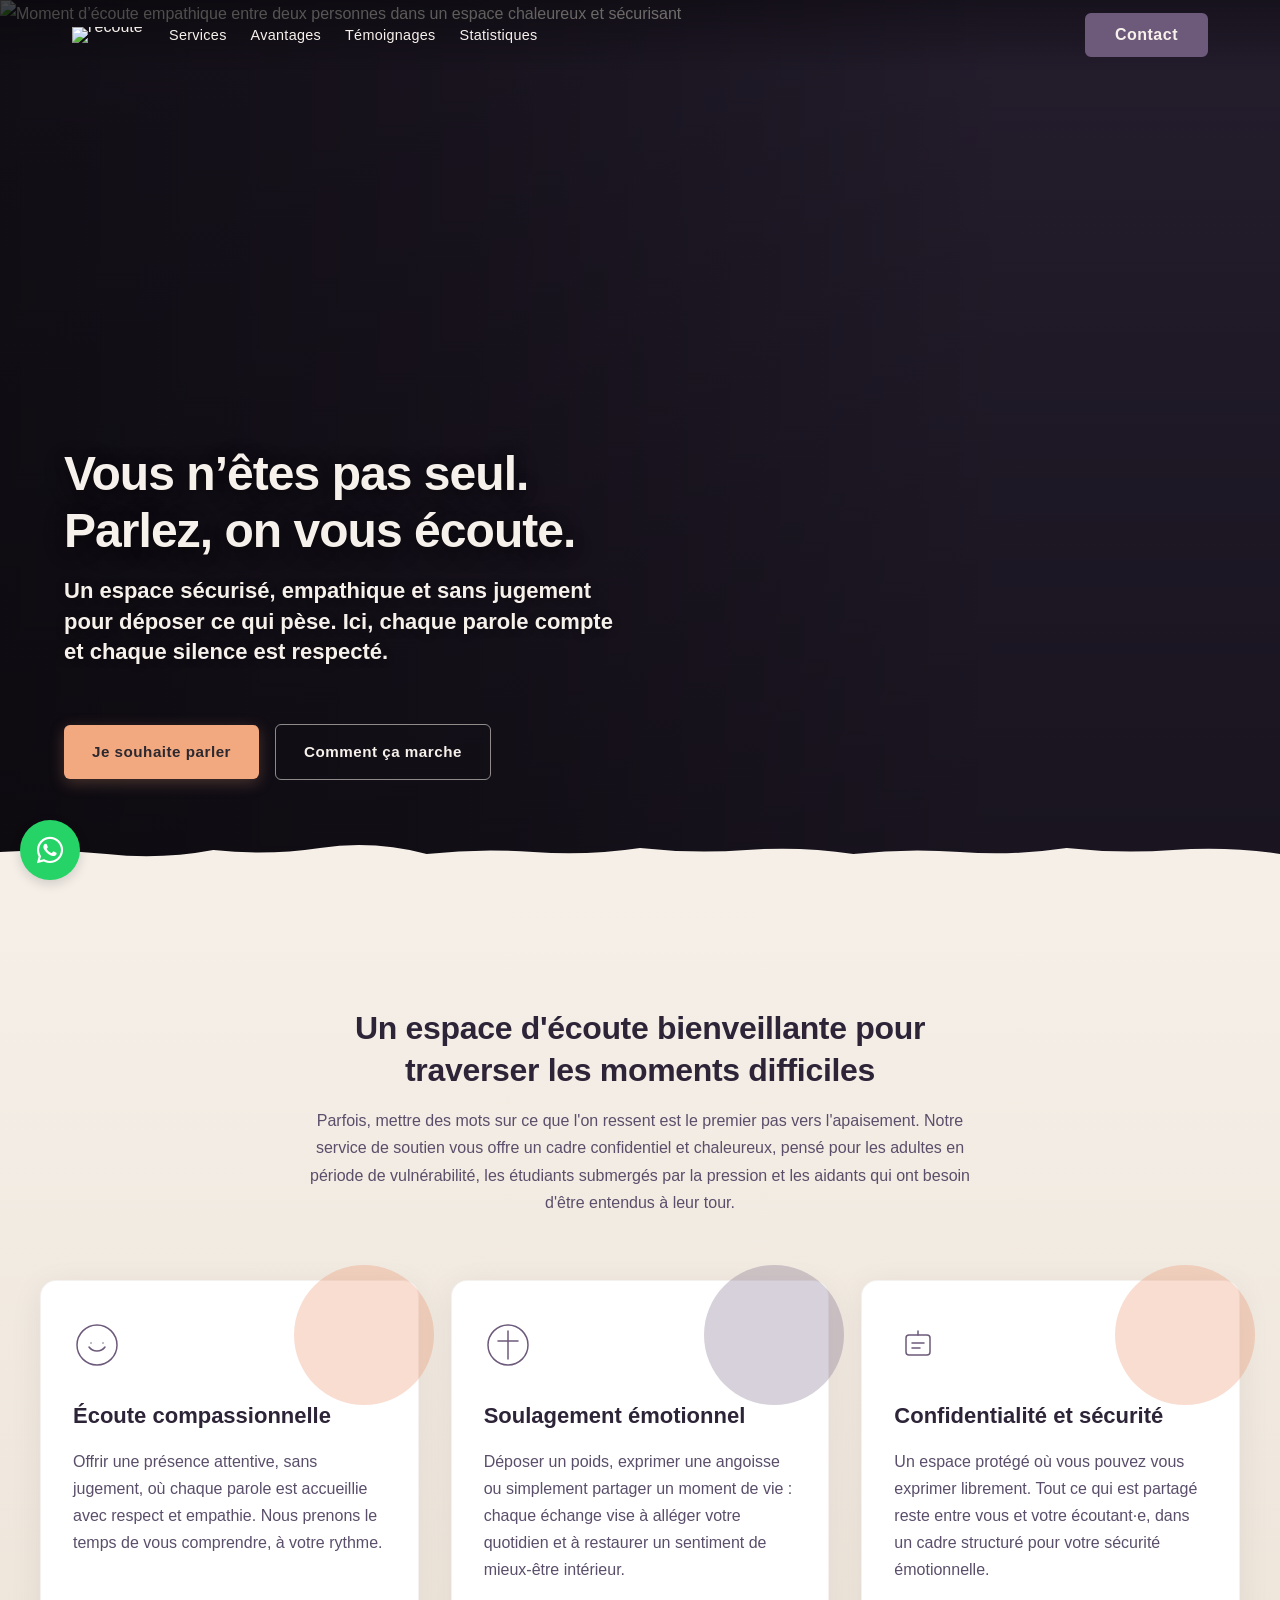
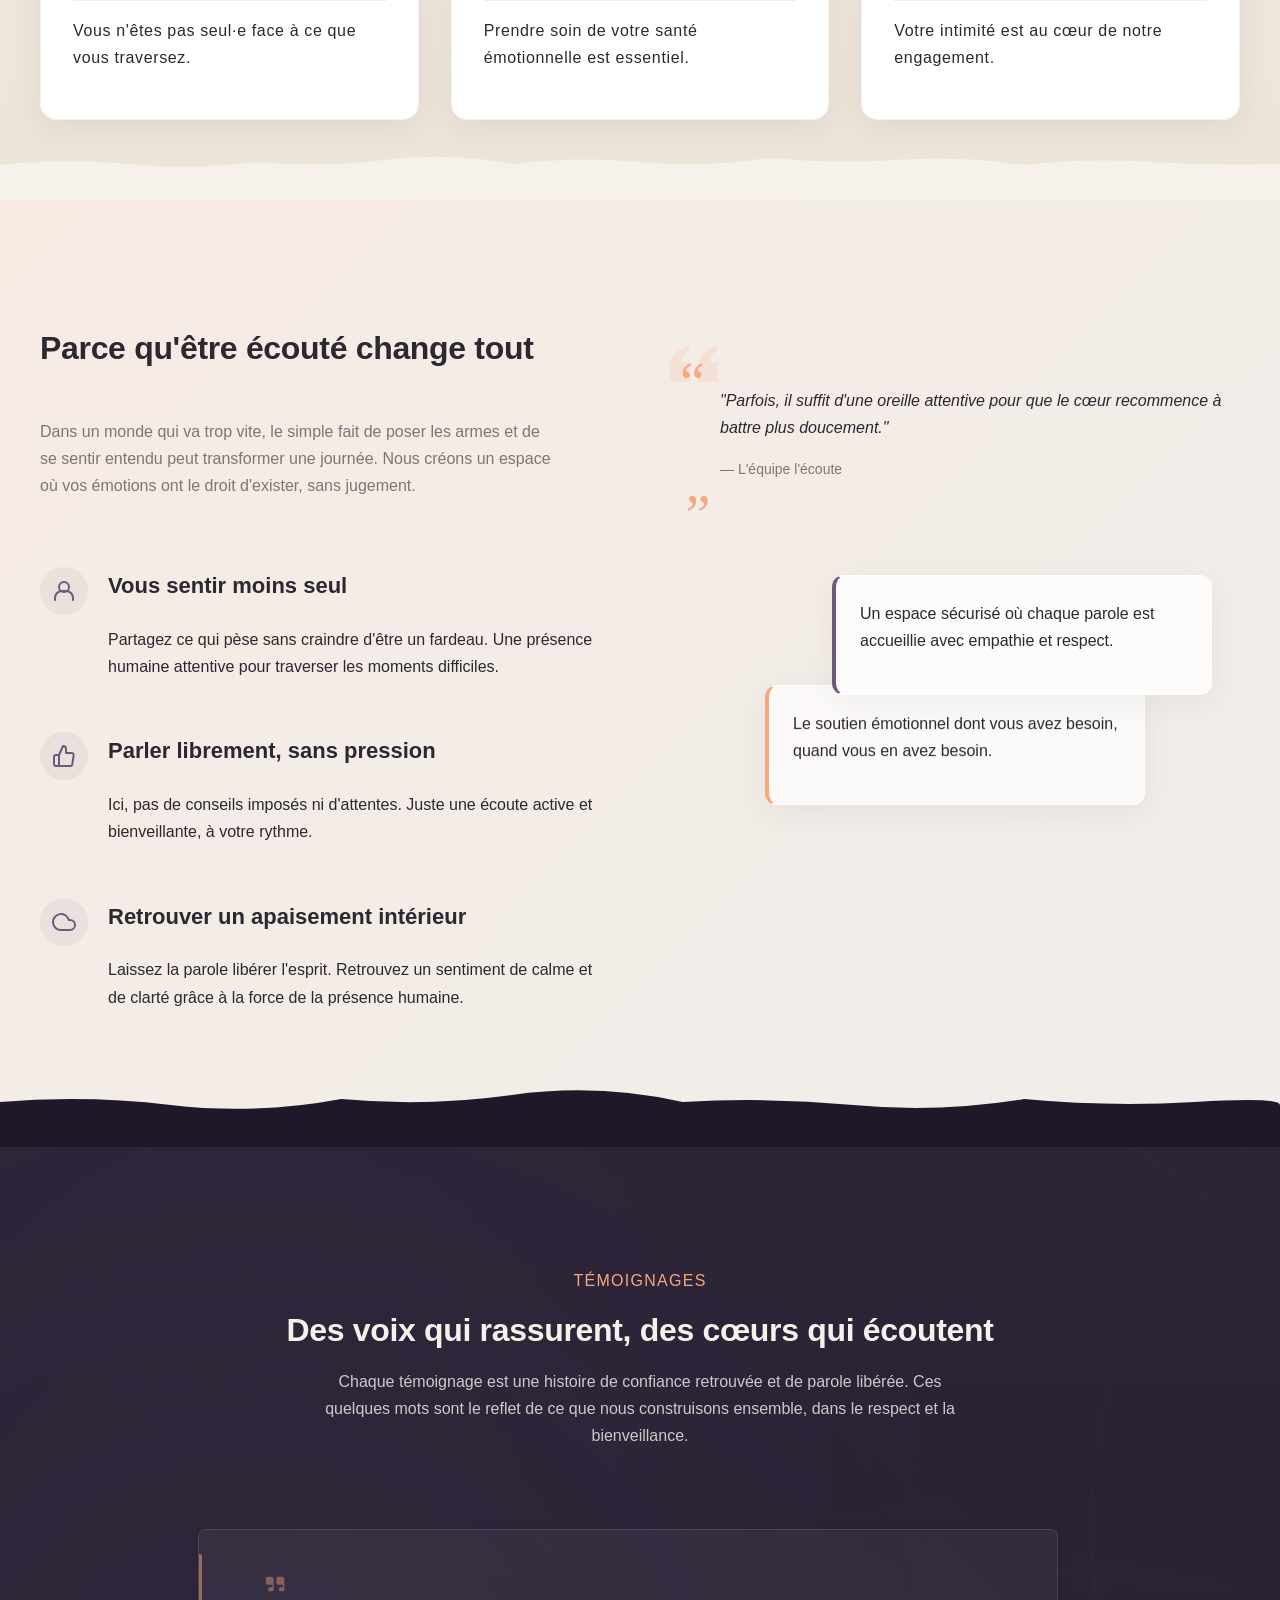
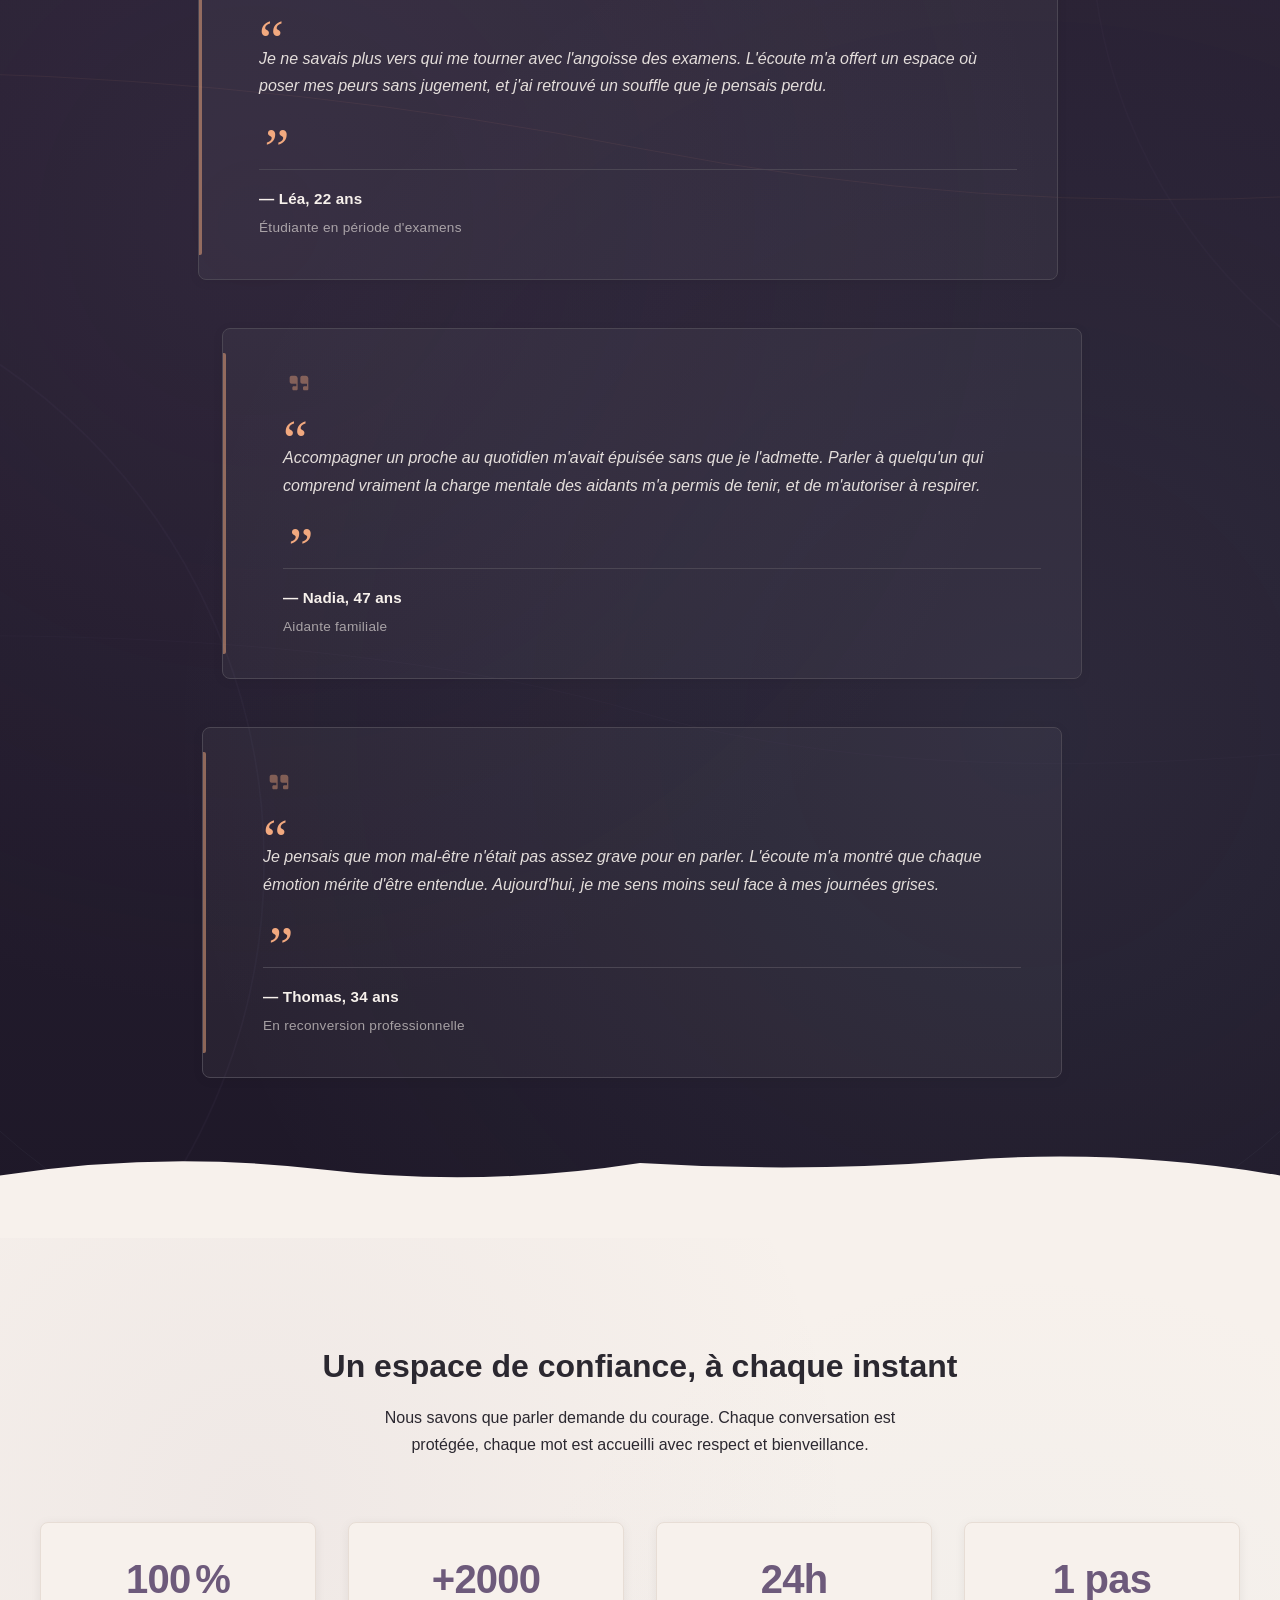
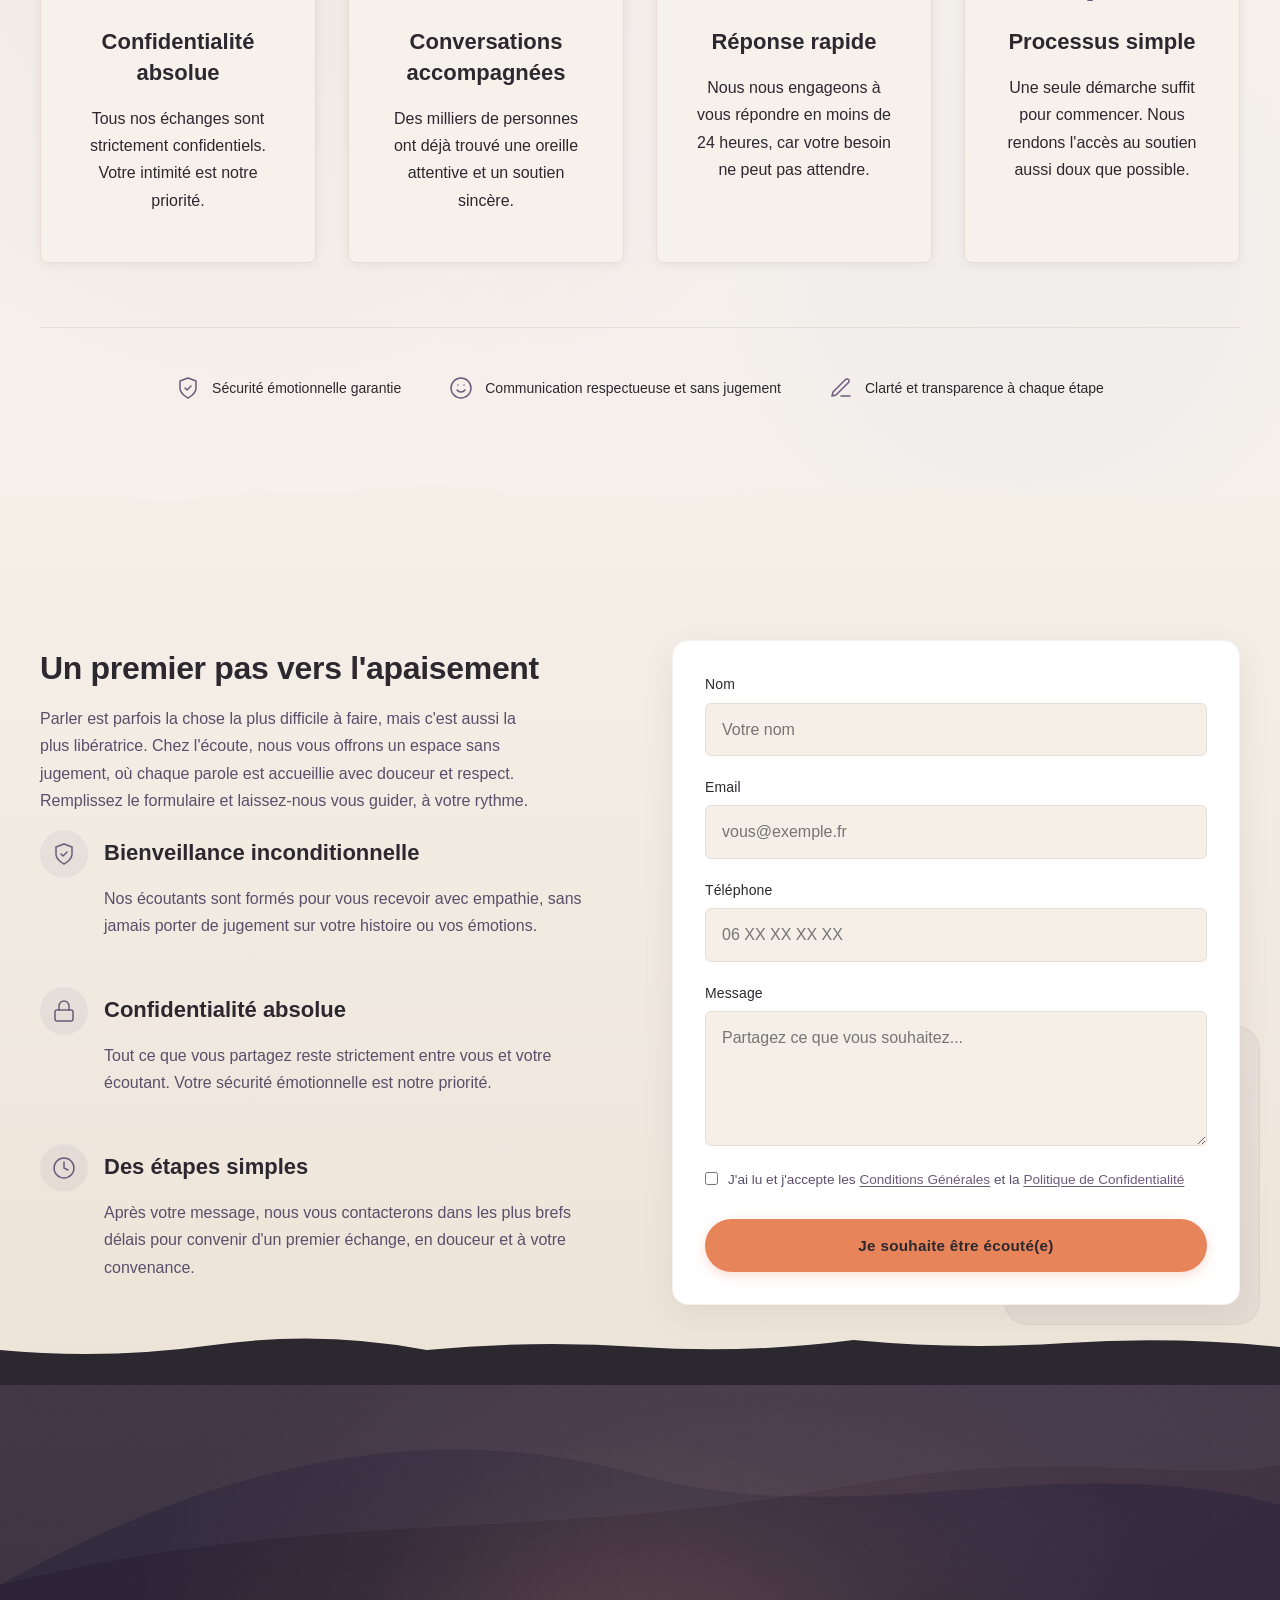
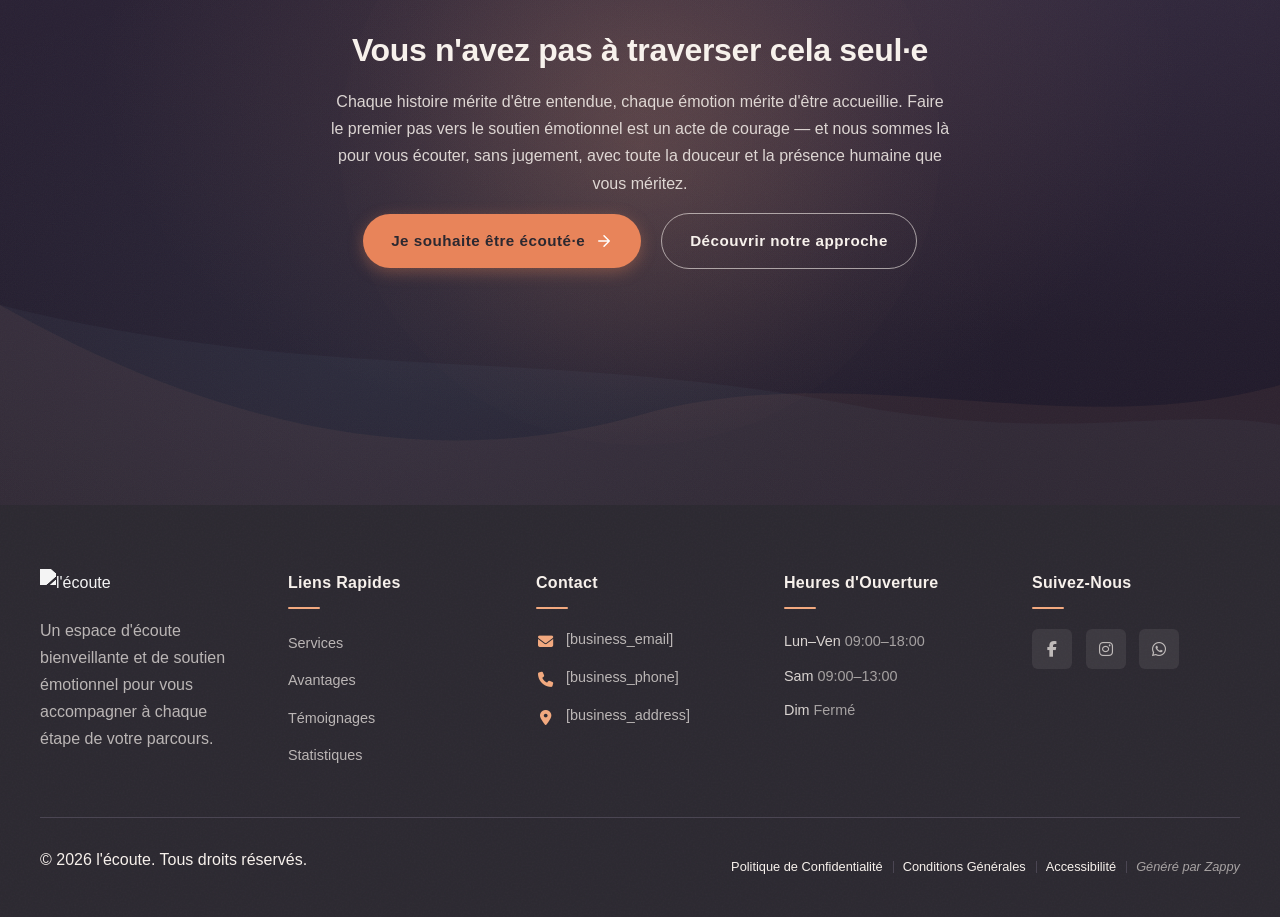
==== public/index.html @ 89fcdc32 "Initial website commit" ====
<!doctype html><html lang="fr"><head><meta charset="UTF-8"><meta content="width=device-width,initial-scale=1" name="viewport"><meta content="index, follow" name="robots"><title>Trouvez du réconfort dès maintenant — l&#39;écoute</title><meta content="Un espace bienveillant pour parler de votre mal-être. Nos écoutants vous soutiennent avec empathie face à la dépression. Contactez-nous pour un soutien immédiat." name="description"><meta content="soutien émotionnel pour la dépression, soutien émotionnel sud-ouest, l'écoute, écoute bienveillante, parler à quelqu'un" name="keywords"><link href="/assets/favicon.ico" rel="icon" type="image/x-icon"><link href="/assets/favicon-16x16.png" rel="icon" type="image/png" sizes="16x16"><link href="/assets/favicon-32x32.png" rel="icon" type="image/png" sizes="32x32"><link href="/assets/favicon-48x48.png" rel="icon" type="image/png" sizes="48x48"><link href="/assets/favicon-192x192.png" rel="icon" type="image/png" sizes="192x192"><link href="/assets/favicon-512x512.png" rel="icon" type="image/png" sizes="512x512"><link href="/assets/apple-touch-icon.png" rel="apple-touch-icon"><script>!function(){"use strict";var t="35490012-a417-40e2-8e8a-f36aa3cb4848",e="https://api.zappy5.com/api/analytics/track",a=18e5,n=2592e6,o=!0,i=!0,r=!0;var s=function(){var e="zappy_visitor_"+t,a=null;try{if(a=localStorage.getItem(e)){var o=JSON.parse(a),i=Date.now();if(i-o.created<n)return o.lastSeen=i,localStorage.setItem(e,JSON.stringify(o)),o.id}}catch(t){console.warn("Zappy Analytics: LocalStorage not available")}var r="zv_"+Date.now()+"_"+Math.random().toString(36).substr(2,9);try{localStorage.setItem(e,JSON.stringify({id:r,created:Date.now(),lastSeen:Date.now()}))}catch(t){}return r}(),c=function(){var e="zappy_session_"+t,n=null;try{if(n=sessionStorage.getItem(e)){var o=JSON.parse(n),i=Date.now();if(i-o.timestamp<a)return o.timestamp=i,sessionStorage.setItem(e,JSON.stringify(o)),o.id}}catch(t){console.warn("Zappy Analytics: SessionStorage not available")}var r="zs_"+Date.now()+"_"+Math.random().toString(36).substr(2,9);try{sessionStorage.setItem(e,JSON.stringify({id:r,timestamp:Date.now()}))}catch(t){}return r}();function l(a,n){n=n||{};var o={website_id:t,event_type:a,page_path:window.location.pathname,referrer:document.referrer||"direct",visitor_id:s,session_id:c,metadata:n};if(navigator.sendBeacon){var i=new Blob([JSON.stringify(o)],{type:"application/json"});navigator.sendBeacon(e,i)}else fetch(e,{method:"POST",headers:{"Content-Type":"application/json"},body:JSON.stringify(o),keepalive:!0}).catch(function(t){console.warn("Zappy Analytics: Failed to track event",t)})}o&&l("pageview",{title:document.title,url:window.location.href}),i&&document.addEventListener("click",function(t){var e=t.target;if("BUTTON"===e.tagName||e.closest("button")){var a="BUTTON"===e.tagName?e:e.closest("button");l("click",{element:"button",text:a.textContent.trim().substring(0,100),id:a.id||null,class:a.className||null})}else if("A"===e.tagName||e.closest("a")){var n="A"===e.tagName?e:e.closest("a");l("navigation",{element:"link",text:n.textContent.trim().substring(0,100),href:n.href,external:n.hostname!==window.location.hostname})}},!0),r&&document.addEventListener("submit",function(t){var e=t.target;l("form_submit",{form_id:e.id||null,form_name:e.name||null,form_action:e.action||null,form_method:e.method||"GET"})},!0);var m=Date.now();window.addEventListener("beforeunload",function(){l("page_unload",{time_on_page:Math.floor((Date.now()-m)/1e3),page_path:window.location.pathname})}),window.zappyAnalytics={track:l,getVisitorId:function(){return s},getSessionId:function(){return c}}}()</script><meta content="Trouvez du réconfort dès maintenant — l&#39;écoute" property="og:title"><meta content="Un espace bienveillant pour parler de votre mal-être. Nos écoutants vous soutiennent avec empathie face à la dépression. Contactez-nous pour un soutien immédiat." property="og:description"><meta content="summary_large_image" name="twitter:card"><meta content="Trouvez du réconfort dès maintenant — l&#39;écoute" name="twitter:title"><meta content="Un espace bienveillant pour parler de votre mal-être. Nos écoutants vous soutiennent avec empathie face à la dépression. Contactez-nous pour un soutien immédiat." name="twitter:description"><meta content="website" property="og:type"><meta content="en_US" property="og:locale"><link href="https://cdnjs.cloudflare.com/ajax/libs/font-awesome/6.4.0/css/all.min.css" rel="stylesheet"><style>.skip-link{position:absolute;top:0;left:0;transform:translateY(-200%);padding:12px 18px;background:var(--bg-dark,#1a1a1a);color:var(--text-light,#fff);font-weight:600;border-radius:0 0 8px 0;z-index:10000}.skip-link:focus{transform:none;outline:2px solid var(--ring,#fff);outline-offset:2px}:focus-visible{outline:2px solid var(--ring,currentColor);outline-offset:3px}</style><link href="/assets/favicon.ico" rel="icon" type="image/x-icon"><link href="/assets/favicon-16x16.png" rel="icon" type="image/png" sizes="16x16"><link href="/assets/favicon-32x32.png" rel="icon" type="image/png" sizes="32x32"><link href="/assets/favicon-48x48.png" rel="icon" type="image/png" sizes="48x48"><link href="/assets/favicon-192x192.png" rel="icon" type="image/png" sizes="192x192"><link href="/assets/favicon-512x512.png" rel="icon" type="image/png" sizes="512x512"><link href="/assets/apple-touch-icon.png" rel="apple-touch-icon"><link href="https://cdn.jsdelivr.net/npm/vanilla-cookieconsent@3/dist/cookieconsent.css" rel="stylesheet"><script src="https://cdn.jsdelivr.net/npm/vanilla-cookieconsent@3/dist/cookieconsent.umd.js"></script><script src="https://cdn.jsdelivr.net/gh/mickidum/acc_toolbar/acctoolbar/acctoolbar.min.js"></script><link href="/styles.css" rel="stylesheet"><script>window.ZAPPY_WEBSITE_ID="35490012-a417-40e2-8e8a-f36aa3cb4848",window.ZAPPY_API_BASE="https://api.zappy5.com"</script><style id="zappy-dropdown-submenu-styles">#navMenu li:has(.sub-menu),.nav-menu li:has(.sub-menu),.navbar li:has(.sub-menu),nav li:has(.sub-menu){position:relative}#navMenu .sub-menu,.nav-menu .sub-menu,.navbar .sub-menu,nav .sub-menu{display:block!important;position:absolute!important;top:100%;left:0;min-width:220px;background:#fff;border-radius:8px;box-shadow:0 8px 25px rgba(0,0,0,.15);padding:8px 0;opacity:0;visibility:hidden;transform:translateY(10px);transition:all .3s ease;z-index:1000;list-style:none;pointer-events:none}#navMenu li:hover>.sub-menu,.nav-menu li:hover>.sub-menu,.navbar li:hover>.sub-menu,nav li:hover>.sub-menu{opacity:1!important;visibility:visible!important;transform:translateY(0)!important;pointer-events:auto!important}.sub-menu li{list-style:none;margin:0;padding:0}.sub-menu a{display:block!important;padding:10px 16px!important;color:var(--text-dark,#333)!important;font-weight:500;text-decoration:none;white-space:nowrap;transition:background-color .2s}.sub-menu .zappy-nav-child>a{padding-left:28px!important;font-size:.9em!important;opacity:.85!important}[dir=rtl] .sub-menu .zappy-nav-child>a,html[lang=ar] .sub-menu .zappy-nav-child>a,html[lang=he] .sub-menu .zappy-nav-child>a{padding-left:10px!important;padding-right:28px!important}.sub-menu .zappy-nav-parent>a{font-weight:600!important}.sub-menu a:hover{background-color:#f5f5f5}[dir=rtl] .nav-menu .sub-menu,[dir=rtl] .navbar .sub-menu,[dir=rtl] nav .sub-menu,html[lang=ar] .nav-menu .sub-menu,html[lang=ar] .navbar .sub-menu,html[lang=ar] nav .sub-menu,html[lang=he] .nav-menu .sub-menu,html[lang=he] .navbar .sub-menu,html[lang=he] nav .sub-menu{left:auto!important;right:0!important}.sub-menu:empty,.sub-menu:not(:has(li)):not(:has(> a)),.sub-menu:not(:has(li:not(.zappy-hidden-menu-item))):not(:has(> a)){display:none!important;opacity:0!important;visibility:hidden!important;pointer-events:none!important}li:has(.menu-group-title):hover>.sub-menu{opacity:1!important;visibility:visible!important;transform:translateY(0)!important;pointer-events:auto!important}#navMenu>li>.menu-group-title,.nav-menu>li>.menu-group-title{display:inline-block;padding:.5rem 1rem;cursor:default;user-select:none}@media (max-width:768px){#navMenu .sub-menu,.nav-menu .sub-menu,.navbar .sub-menu,nav .sub-menu{position:static!important;transform:none!important;box-shadow:none!important;background:0 0!important;max-height:0;overflow:hidden;opacity:0;visibility:hidden;transition:max-height .3s ease,opacity .3s ease;padding:0!important;border-radius:0!important}#navMenu .sub-menu.mobile-expanded,.nav-menu .sub-menu.mobile-expanded,.navbar .sub-menu.mobile-expanded{max-height:none!important;overflow-y:visible!important;opacity:1!important;visibility:visible!important;padding:8px 0 8px 16px!important}[dir=rtl] .sub-menu.mobile-expanded,html[lang=he] .sub-menu.mobile-expanded{padding:8px 16px 8px 0!important}#navMenu li:hover>.sub-menu,.nav-menu li:hover>.sub-menu,.navbar li:hover>.sub-menu,nav li:hover>.sub-menu{opacity:0;visibility:hidden;pointer-events:none}#navMenu li>.sub-menu.mobile-expanded,.nav-menu li>.sub-menu.mobile-expanded,.navbar li>.sub-menu.mobile-expanded,nav li>.sub-menu.mobile-expanded{opacity:1!important;visibility:visible!important;pointer-events:auto!important}#navMenu li:has(.sub-menu),.nav-menu li:has(.sub-menu),.navbar li:has(.sub-menu),nav li:has(.sub-menu){display:flex!important;flex-wrap:wrap!important;align-items:center!important;position:relative!important;min-height:44px!important}#navMenu li:has(.sub-menu)>a,.nav-menu li:has(.sub-menu)>a,.navbar li:has(.sub-menu)>a,nav li:has(.sub-menu)>a{flex:1!important;min-width:0!important}#navMenu li:has(.sub-menu)>.menu-group-title,.nav-menu li:has(.sub-menu)>.menu-group-title,.navbar li:has(.sub-menu)>.menu-group-title,nav li:has(.sub-menu)>.menu-group-title{flex:1!important;min-width:0!important;padding:0!important;line-height:inherit!important}#navMenu li:has(.sub-menu)>.sub-menu,.nav-menu li:has(.sub-menu)>.sub-menu,.navbar li:has(.sub-menu)>.sub-menu,nav li:has(.sub-menu)>.sub-menu{flex-basis:100%!important;width:100%!important}#navMenu li:has(.sub-menu)>a [class*=arrow],#navMenu li:has(.sub-menu)>a [class*=chevron],.nav-menu li:has(.sub-menu)>a .fa-angle-down,.nav-menu li:has(.sub-menu)>a .fa-chevron-down,.nav-menu li:has(.sub-menu)>a [class*=arrow],.nav-menu li:has(.sub-menu)>a [class*=chevron],nav li:has(.sub-menu)>a [class*=arrow],nav li:has(.sub-menu)>a [class*=chevron]{display:none!important;visibility:hidden!important}.mobile-submenu-toggle{display:flex!important;align-items:center!important;justify-content:center!important;width:44px!important;height:auto!important;background:0 0!important;border:none!important;cursor:pointer!important;color:var(--text-light)!important;position:static!important;flex-shrink:0!important;align-self:stretch!important;z-index:2!important;padding:0!important;margin:0!important}.mobile-submenu-toggle::after{content:''!important;width:0!important;height:0!important;border-left:6px solid transparent!important;border-right:6px solid transparent!important;border-top:7px solid currentColor!important;transition:transform .3s ease!important}.mobile-submenu-toggle.expanded::after{transform:rotate(180deg)!important}.sub-menu a{padding:10px 0!important;display:block!important;color:var(--text-light)!important;white-space:normal!important}.sub-menu .zappy-nav-child>a{padding-left:28px!important;font-size:.9em!important;opacity:.85!important}[dir=rtl] .sub-menu .zappy-nav-child>a,html[lang=ar] .sub-menu .zappy-nav-child>a,html[lang=he] .sub-menu .zappy-nav-child>a{padding-left:0!important;padding-right:28px!important}.sub-menu .zappy-nav-parent>a{font-weight:600!important}#navMenu.active,.nav-menu.active{max-width:100vw!important;overflow-x:hidden!important;box-sizing:border-box!important}.navbar .sub-menu li a,.zappy-products-dropdown .sub-menu a,nav.navbar .sub-menu li a{color:var(--text-light)!important}}@media (min-width:769px){.mobile-submenu-toggle{display:none!important}}</style><style id="zappy-widget-visibility">html[dir=rtl] .whatsapp-float{right:20px!important;left:auto!important}html:not([dir]) .whatsapp-float,html[dir=ltr] .whatsapp-float{left:20px!important;right:auto!important}html[dir=rtl] #mic-access-tool-general-button,html[dir=rtl] #mic-init-access-tool #mic-access-tool-general-button,html[dir=rtl] #mic-init-access-tool .mic-access-tool-general-button,html[dir=rtl] ._access-icon,html[dir=rtl] .mic-access-tool-general-button{left:20px!important;right:auto!important}html:not([dir]) #mic-access-tool-general-button,html:not([dir]) #mic-init-access-tool #mic-access-tool-general-button,html:not([dir]) #mic-init-access-tool .mic-access-tool-general-button,html:not([dir]) ._access-icon,html:not([dir]) .mic-access-tool-general-button,html[dir=ltr] #mic-access-tool-general-button,html[dir=ltr] #mic-init-access-tool #mic-access-tool-general-button,html[dir=ltr] #mic-init-access-tool .mic-access-tool-general-button,html[dir=ltr] ._access-icon,html[dir=ltr] .mic-access-tool-general-button{right:20px!important;left:auto!important}@media (max-width:768px){.whatsapp-float{display:flex!important}}@media (min-width:769px){.whatsapp-float{display:flex!important}}@media (max-width:768px){#mic-access-tool-general-button,#mic-init-access-tool #mic-access-tool-general-button,#mic-init-access-tool .mic-access-tool-general-button,._access-icon,.mic-access-tool-general-button{display:flex!important;visibility:visible!important;opacity:1!important;pointer-events:auto!important}#mic-access-tool-box.opened-mic-access-tool,#mic-init-access-tool #mic-access-tool-box.opened-mic-access-tool,.mic-access-tool-box.opened-mic-access-tool{visibility:visible!important;opacity:1!important;pointer-events:auto!important}}@media (min-width:769px){#mic-access-tool-general-button,#mic-init-access-tool #mic-access-tool-general-button,#mic-init-access-tool .mic-access-tool-general-button,._access-icon,.mic-access-tool-general-button{display:flex!important;visibility:visible!important;opacity:1!important;pointer-events:auto!important}#mic-access-tool-box.opened-mic-access-tool,#mic-init-access-tool #mic-access-tool-box.opened-mic-access-tool,.mic-access-tool-box.opened-mic-access-tool{visibility:visible!important;opacity:1!important;pointer-events:auto!important}}</style></head><body><a href="#main" class="skip-link">Skip to main content</a><nav class="navbar"><button class="mobile-toggle" aria-label="Menu" id="mobileToggle"><svg viewBox="0 0 24 24" fill="none" class="hamburger-icon" height="24" width="24"><path d="M3 12h18M3 6h18M3 18h18" stroke="currentColor" stroke-width="2" stroke-linecap="round"/></svg> <svg viewBox="0 0 24 24" fill="none" class="close-icon" height="24" width="24" style="display:none"><path d="M18 6L6 18M6 6l12 12" stroke="currentColor" stroke-width="2" stroke-linecap="round"/></svg></button> <button class="phone-header-btn" aria-label="Call" data-phone="[business_phone]"><svg viewBox="0 0 24 24" fill="currentColor" width="20" height="20"><path d="M22 16.92v3a2 2 0 0 1-2.18 2 19.79 19.79 0 0 1-8.63-3.07 19.5 19.5 0 0 1-6-6 19.79 19.79 0 0 1-3.07-8.67A2 2 0 0 1 4.11 2h3a2 2 0 0 1 2 1.72 12.84 12.84 0 0 0 .7 2.81 2 2 0 0 1-.45 2.11L8.09 9.91a16 16 0 0 0 6 6l1.27-1.27a2 2 0 0 1 2.11-.45 12.84 12.84 0 0 0 2.81.7A2 2 0 0 1 22 16.92z"/></svg></button><div class="nav-container"><div class="nav-brand"><a href="/" class="logo-link"><img alt="l'écoute" class="logo" src="/assets/site-accueil-image-1.webp"></a></div><ul class="nav-menu" id="navMenu"><li><a href="#services">Services</a></li><li><a href="#benefits">Avantages</a></li><li><a href="#testimonials">Témoignages</a></li><li><a href="#stats">Statistiques</a></li><li class="mobile-contact-link nav-cta-mobile-item"><a href="#contact" class="nav-cta-btn">Contact</a></li></ul><div class="nav-cta-container"><a href="#contact" class="nav-cta-btn">Contact</a></div></div></nav><script>window.addEventListener("load",function(){const e=document.querySelector(".navbar, nav, header");if(!e)return void console.log("[Navbar] Navbar element not found");let t=document.getElementById("mobileToggle")||document.querySelector(".mobile-toggle")||document.querySelector(".hamburger")||document.querySelector(".hamburger-menu")||document.querySelector(".menu-toggle")||document.querySelector(".burger-menu")||document.querySelector('[aria-label="Menu"]')||document.querySelector('[aria-label="תפריט"]');const o=document.querySelector(".phone-header-btn"),n=window.getComputedStyle(e);let r=n.backgroundColor;if(console.log("[Navbar] Initial navbar background:",r),"transparent"===r||"rgba(0, 0, 0, 0)"===r||r.startsWith("rgba")&&r.includes(", 0)")){const e=n.backgroundImage;if(e&&"none"!==e)console.log("[Navbar] Navbar has background image/gradient, using dark text"),r="rgb(240, 240, 240)";else{const e=window.getComputedStyle(document.body).backgroundColor;console.log("[Navbar] Navbar transparent, using body background:",e),r=e}}const a=r.match(/\d+/g);if(a&&a.length>=3){const e=(.299*parseInt(a[0])+.587*parseInt(a[1])+.114*parseInt(a[2]))/255;console.log("[Navbar] Mobile button colors preserved from Claude CSS (luminance:",e.toFixed(2)+")");const n=document.createElement("style");n.id="zappy-mobile-nav-fix";document.documentElement.lang;document.documentElement.dir,n.textContent='\n        /* Hide mobile buttons on desktop, show only on mobile */\n        @media (min-width: 769px) {\n          .mobile-toggle,\n          .phone-header-btn {\n            display: none !important;\n          }\n        }\n        \n        /* Show and position mobile buttons correctly on mobile */\n        @media (max-width: 768px) {\n          .navbar,\n          nav.navbar {\n            min-height: 70px !important;\n          }\n\n          .mobile-toggle,\n          .phone-header-btn {\n            position: absolute !important;\n            top: 0 !important;\n            bottom: 0 !important;\n            margin-top: auto !important;\n            margin-bottom: auto !important;\n            transform: none !important;\n            z-index: 1001 !important;\n            display: flex !important;\n            align-items: center !important;\n            justify-content: center !important;\n            width: 36px !important;\n            height: 36px !important;\n            border-radius: 50% !important;\n            border: none !important;\n            cursor: pointer !important;\n            padding: 6px !important;\n            background: none !important;\n            color: var(--nav-text, var(--text-light)) !important;\n            touch-action: manipulation !important;\n            -webkit-tap-highlight-color: transparent !important;\n          }\n\n          html[data-zappy-site-type="ecommerce"] .phone-header-btn,\n          body[data-zappy-site-type="ecommerce"] .phone-header-btn,\n          html[data-zappy-site-type="ecommerce"] header .phone-header-btn,\n          html[data-zappy-site-type="ecommerce"] nav .phone-header-btn {\n            display: none !important;\n            visibility: hidden !important;\n            width: 0 !important;\n            height: 0 !important;\n            min-width: 0 !important;\n            overflow: hidden !important;\n          }\n          \n          /* LTR positioning (default): hamburger LEFT, phone RIGHT */\n          html:not([dir="rtl"]):not([lang="he"]):not([lang="ar"]) .mobile-toggle,\n          html[dir="ltr"] .mobile-toggle {\n            left: 12px !important;\n            right: auto !important;\n          }\n          html:not([dir="rtl"]):not([lang="he"]):not([lang="ar"]) .phone-header-btn,\n          html[dir="ltr"] .phone-header-btn {\n            right: 12px !important;\n            left: auto !important;\n          }\n          \n          /* RTL positioning: hamburger RIGHT, phone LEFT */\n          html[dir="rtl"] .mobile-toggle,\n          html[lang="he"] .mobile-toggle,\n          html[lang="ar"] .mobile-toggle {\n            right: 12px !important;\n            left: auto !important;\n          }\n          html[dir="rtl"] .phone-header-btn,\n          html[lang="he"] .phone-header-btn,\n          html[lang="ar"] .phone-header-btn {\n            left: 12px !important;\n            right: auto !important;\n          }\n          \n          /* CRITICAL: Ensure nav-container has min-height on mobile */\n          /* All children are positioned absolutely/fixed on mobile, so height:auto collapses to 0 */\n          .nav-container {\n            min-height: 70px !important;\n            position: relative !important;\n          }\n          \n          /* Ensure SVG icons are properly sized and inherit color */\n          .mobile-toggle svg,\n          .phone-header-btn svg {\n            width: 24px !important;\n            height: 24px !important;\n            /* Don\'t force display - let JavaScript control hamburger/close toggle */\n          }\n          \n          /* Reset nav-cta-container on mobile - remove desktop box-shadow/padding */\n          /* that creates a visible ghost box when CTA button is hidden */\n          .nav-cta-container {\n            box-shadow: none !important;\n            padding: 0 !important;\n          }\n          \n          /* Hide nav-cta-container entirely on mobile when there\'s no lang-switcher */\n          /* (only the CTA button is inside, and it\'s hidden on mobile) */\n          .nav-cta-container:not(:has(.lang-switcher)) {\n            display: none !important;\n          }\n          \n          /* CRITICAL: Prevent hero image fade gradient from bleeding over headline text */\n          /* The .image-fade-gradient has bottom: -30px (extends below parent) */\n          /* On mobile stacked layout, this overlaps the h1 text below the image */\n          .hero-image-column {\n            overflow: hidden !important;\n          }\n          .image-fade-gradient {\n            bottom: 0 !important;\n          }\n          \n          /* Hide desktop language switcher on mobile - hamburger menu handles it */\n          /* High specificity to override stored CSS */\n          .lang-switcher,\n          .nav-cta-container .lang-switcher,\n          .nav-container .lang-switcher,\n          .navbar .lang-switcher,\n          .navbar .nav-cta-container .lang-switcher {\n            display: none !important;\n          }\n        }\n      ';const r=document.getElementById("zappy-mobile-nav-fix");r&&r.remove(),document.head.appendChild(n),console.log("[Navbar] Critical CSS injected for mobile nav positioning");const i=window.innerWidth<=768;if(t){const e=t.querySelector(".hamburger-icon"),o=t.querySelector(".close-icon");e&&(e.style.setProperty("width","24px","important"),e.style.setProperty("height","24px","important"),e.style.setProperty("display","block","important")),o&&(o.style.setProperty("width","24px","important"),o.style.setProperty("height","24px","important"),o.style.setProperty("display","none","important")),i?(t.style.setProperty("position","absolute","important"),t.style.setProperty("top","0","important"),t.style.setProperty("bottom","0","important"),t.style.setProperty("margin-top","auto","important"),t.style.setProperty("margin-bottom","auto","important"),t.style.setProperty("transform","none","important"),t.style.setProperty("z-index","1001","important"),t.style.removeProperty("left"),t.style.removeProperty("right"),console.log("[Navbar] Mobile toggle positioning applied (mobile viewport)")):(t.style.removeProperty("position"),t.style.removeProperty("top"),t.style.removeProperty("transform"),t.style.removeProperty("z-index"),t.style.removeProperty("left"),t.style.removeProperty("right"),console.log("[Navbar] Desktop viewport - cleared mobile toggle inline positioning"))}if(o){const e=o.querySelector("svg");e&&(e.style.width="24px",e.style.height="24px",e.setAttribute("width","24"),e.setAttribute("height","24")),i?(o.style.setProperty("position","absolute","important"),o.style.setProperty("top","0","important"),o.style.setProperty("bottom","0","important"),o.style.setProperty("margin-top","auto","important"),o.style.setProperty("margin-bottom","auto","important"),o.style.setProperty("transform","none","important"),o.style.setProperty("z-index","1001","important"),o.style.removeProperty("left"),o.style.removeProperty("right"),console.log("[Navbar] Phone button positioning applied (mobile viewport)")):(o.style.removeProperty("position"),o.style.removeProperty("top"),o.style.removeProperty("transform"),o.style.removeProperty("z-index"),o.style.removeProperty("left"),o.style.removeProperty("right"),console.log("[Navbar] Desktop viewport - cleared phone button inline positioning"))}}else console.log("[Navbar] Could not parse background color:",r);t=document.getElementById("mobileToggle")||document.querySelector(".mobile-toggle")||document.querySelector(".hamburger")||document.querySelector(".hamburger-menu")||document.querySelector(".menu-toggle")||document.querySelector(".burger-menu")||document.querySelector('[aria-label="Menu"]')||document.querySelector('[aria-label="תפריט"]');const i=document.getElementById("navMenu")||document.querySelector(".nav-menu")||document.querySelector(".nav-links")||document.querySelector("nav ul:not(.submenu)");if(!t||!i)return void console.log("[Navbar] Mobile toggle or menu not found:",{toggle:!!t,menu:!!i});i.id||(i.id="navMenu"),console.log("[Navbar] Initializing mobile menu...");const l=t.cloneNode(!0);t.parentNode.replaceChild(l,t);var s=0;function p(e){var t=Date.now();t-s<300||(s=t,function(e){e.preventDefault(),e.stopPropagation();const t=l.querySelector(".hamburger-icon"),o=l.querySelector(".close-icon");i.classList.contains("active")?(i.classList.remove("active"),t&&t.style.setProperty("display","block","important"),o&&o.style.setProperty("display","none","important"),document.body.style.overflow="",document.body.classList.remove("menu-open"),console.log("[Navbar] Menu closed")):(i.classList.add("active"),t&&t.style.setProperty("display","none","important"),o&&o.style.setProperty("display","block","important"),document.body.style.overflow="hidden",document.body.classList.add("menu-open"),console.log("[Navbar] Menu opened"))}(e))}l.addEventListener("click",p),l.addEventListener("touchend",p),document.addEventListener("keydown",function(e){if(("Escape"===e.key||"Esc"===e.key)&&i.classList.contains("active")){const e=l.querySelector(".hamburger-icon"),t=l.querySelector(".close-icon");i.classList.remove("active"),e&&e.style.setProperty("display","block","important"),t&&t.style.setProperty("display","none","important"),document.body.style.overflow="",document.body.classList.remove("menu-open"),console.log("[Navbar] Menu closed (Escape)")}}),i.querySelectorAll("a").forEach(function(e){e.addEventListener("click",function(){if("#"===this.getAttribute("href"))return;const e=l.querySelector(".hamburger-icon"),t=l.querySelector(".close-icon");i.classList.remove("active"),e&&e.style.setProperty("display","block","important"),t&&t.style.setProperty("display","none","important"),document.body.style.overflow="",document.body.classList.remove("menu-open"),console.log("[Navbar] Menu closed (link clicked)")})});var m=i.querySelectorAll(".dropdown-toggle");m.forEach(function(e){e.addEventListener("click",function(e){e.preventDefault(),e.stopPropagation();var t=this.closest(".nav-dropdown");t&&(t.parentNode.querySelectorAll(".nav-dropdown.open").forEach(function(e){e!==t&&e.classList.remove("open")}),t.classList.toggle("open"),console.log("[Navbar] Dropdown toggled:",t.classList.contains("open")?"open":"closed"))})}),document.addEventListener("click",function(e){e.target.closest(".nav-dropdown")||document.querySelectorAll(".nav-dropdown.open").forEach(function(e){e.classList.remove("open")})}),console.log("[Navbar] Dropdown handlers initialized for "+m.length+" dropdowns"),o&&o.addEventListener("click",function(){const e=document.querySelectorAll('a[href^="tel:"]'),t=e.length>0?e[0].getAttribute("href").replace("tel:",""):"[business_phone]";window.location.href="tel:"+t,console.log("[Navbar] Phone button clicked")}),console.log("[Navbar] Mobile menu initialized successfully")})</script><main id="main"><section class="accueil-hero-section" data-band-index="0" data-layout-spec="Accueil-hero" id="hero" data-hero-type="fullscreen-scrim"><div class="accueil-hero-section__bg-wrapper"><img alt="Moment d’écoute empathique entre deux personnes dans un espace chaleureux et sécurisant" class="accueil-hero-section__bg-image" src="/assets/site-accueil-hero-image-1.webp" data-context="A warm, intimate close-up photo of two people sitting in a softly lit room, one listening attentively while the other speaks, with calm expressions. The lighting is gentle with warm amber and plum tones, shot from a slight angle to create a feeling of safety and human connection. Shallow depth of field blurs the background into soft bokeh shapes." data-hero-bg="true" data-placeholder="accueil-hero-image-1" fetchpriority="high" height="600" loading="eager" width="1200"><div class="accueil-hero-section__scrim" aria-hidden="true"></div></div><div class="accueil-hero-section__content"><div class="accueil-hero-section__text-group"><h1 class="accueil-hero-section__headline">Vous n’êtes pas seul.<br>Parlez, on vous écoute.</h1><h3 class="accueil-hero-section__subtitle">Un espace sécurisé, empathique et sans jugement pour déposer ce qui pèse. Ici, chaque parole compte et chaque silence est respecté.</h3></div><div class="accueil-hero-section__cta-group"><a href="/contact" class="accueil-hero-section__cta accueil-hero-section__cta--primary">Je souhaite parler</a><a href="/notre-approche" class="accueil-hero-section__cta accueil-hero-section__cta--secondary">Comment ça marche</a></div></div><div class="accueil-hero-section__divider-wrapper" aria-hidden="true" data-no-icon-edit="true"><svg viewBox="0 0 1440 80" xmlns="http://www.w3.org/2000/svg" preserveAspectRatio="none"><path d="M0,80 L0,32 Q60,28 120,34 T240,30 Q300,36 360,28 T480,34 Q540,28 600,32 T720,28 Q780,34 840,30 T960,34 Q1020,28 1080,32 T1200,28 Q1260,34 1320,30 T1440,34 L1440,80 Z" fill="#F5EFE8"/></svg></div></section><section class="accueil-services-section" data-band-index="1" data-layout-spec="Accueil-services" id="services"><div class="accueil-services-section__container"><div class="accueil-services-section__intro"><h2 class="accueil-services-section__heading">Un espace d'écoute bienveillante pour traverser les moments difficiles</h2><p class="accueil-services-section__subtitle">Parfois, mettre des mots sur ce que l'on ressent est le premier pas vers l'apaisement. Notre service de soutien vous offre un cadre confidentiel et chaleureux, pensé pour les adultes en période de vulnérabilité, les étudiants submergés par la pression et les aidants qui ont besoin d'être entendus à leur tour.</p></div><div class="accueil-services-section__grid"><article class="accueil-services-section__card"><div class="accueil-services-section__card-backplate accueil-services-section__card-backplate--peach"></div><div class="accueil-services-section__card-content"><div class="accueil-services-section__card-icon" aria-hidden="true"><svg viewBox="0 0 48 48" fill="none" data-element-type="icon" data-icon-type="svg" xmlns="http://www.w3.org/2000/svg"><circle cx="24" cy="24" r="20" stroke="currentColor" stroke-width="1.5"/><path d="M16 26C16 26 19 30 24 30C29 30 32 26 32 26" stroke="currentColor" stroke-width="1.5" stroke-linecap="round"/><path d="M18 22V22.01" stroke="currentColor" stroke-width="1.5" stroke-linecap="round"/><path d="M30 22V22.01" stroke="currentColor" stroke-width="1.5" stroke-linecap="round"/></svg></div><h3 class="accueil-services-section__card-title">Écoute compassionnelle</h3><p class="accueil-services-section__card-text">Offrir une présence attentive, sans jugement, où chaque parole est accueillie avec respect et empathie. Nous prenons le temps de vous comprendre, à votre rythme.</p><p class="accueil-services-section__card-reassurance">Vous n'êtes pas seul·e face à ce que vous traversez.</p></div></article><article class="accueil-services-section__card"><div class="accueil-services-section__card-backplate accueil-services-section__card-backplate--lavender"></div><div class="accueil-services-section__card-content"><div class="accueil-services-section__card-icon" aria-hidden="true"><svg viewBox="0 0 48 48" fill="none" data-element-type="icon" data-icon-type="svg" xmlns="http://www.w3.org/2000/svg"><path d="M24 10V38" stroke="currentColor" stroke-width="1.5" stroke-linecap="round"/><path d="M14 20H34" stroke="currentColor" stroke-width="1.5" stroke-linecap="round"/><circle cx="24" cy="24" r="20" stroke="currentColor" stroke-width="1.5"/></svg></div><h3 class="accueil-services-section__card-title">Soulagement émotionnel</h3><p class="accueil-services-section__card-text">Déposer un poids, exprimer une angoisse ou simplement partager un moment de vie : chaque échange vise à alléger votre quotidien et à restaurer un sentiment de mieux-être intérieur.</p><p class="accueil-services-section__card-reassurance">Prendre soin de votre santé émotionnelle est essentiel.</p></div></article><article class="accueil-services-section__card"><div class="accueil-services-section__card-backplate accueil-services-section__card-backplate--peach"></div><div class="accueil-services-section__card-content"><div class="accueil-services-section__card-icon" aria-hidden="true"><svg viewBox="0 0 48 48" fill="none" data-element-type="icon" data-icon-type="svg" xmlns="http://www.w3.org/2000/svg"><rect height="20" rx="3" width="24" x="12" y="14" stroke="currentColor" stroke-width="1.5"/><path d="M18 22H30" stroke="currentColor" stroke-width="1.5" stroke-linecap="round"/><path d="M18 27H26" stroke="currentColor" stroke-width="1.5" stroke-linecap="round"/><path d="M24 10V14" stroke="currentColor" stroke-width="1.5" stroke-linecap="round"/></svg></div><h3 class="accueil-services-section__card-title">Confidentialité et sécurité</h3><p class="accueil-services-section__card-text">Un espace protégé où vous pouvez vous exprimer librement. Tout ce qui est partagé reste entre vous et votre écoutant·e, dans un cadre structuré pour votre sécurité émotionnelle.</p><p class="accueil-services-section__card-reassurance">Votre intimité est au cœur de notre engagement.</p></div></article></div></div><div class="accueil-services-section__divider-wrapper"><svg viewBox="0 0 1200 80" xmlns="http://www.w3.org/2000/svg" preserveAspectRatio="none" aria-hidden="true" data-no-icon-edit="true"><path d="M0,80 L0,45 Q60,38 120,44 T240,42 Q300,48 360,40 T480,44 Q540,36 600,42 T720,38 Q780,44 840,40 T960,45 Q1020,38 1080,42 T1200,44 L1200,80 Z" fill="var(--bg-light)"/></svg></div></section><section class="accueil-benefits-section" data-band-index="2" data-layout-spec="Accueil-benefits" id="benefits"><div class="accueil-benefits-section__container"><div class="benefits-start"><h2 class="benefits-start__headline">Parce qu'être écouté change tout</h2><p class="benefits-start__description">Dans un monde qui va trop vite, le simple fait de poser les armes et de se sentir entendu peut transformer une journée. Nous créons un espace où vos émotions ont le droit d'exister, sans jugement.</p><div class="benefits-list"><div class="benefit-item"><div class="benefit-item__icon"><svg viewBox="0 0 24 24" fill="none" data-element-type="icon" data-icon-type="svg" stroke="currentColor" stroke-linecap="round" stroke-linejoin="round" stroke-width="2" height="24" width="24"><circle cx="12" cy="8" r="5"/><path d="M3 21v-2a7 7 0 0 1 7-7h4a7 7 0 0 1 7 7v2"/></svg></div><div class="benefit-item__content"><h3 class="benefit-item__title">Vous sentir moins seul</h3><p class="benefit-item__text">Partagez ce qui pèse sans craindre d'être un fardeau. Une présence humaine attentive pour traverser les moments difficiles.</p></div></div><div class="benefit-item"><div class="benefit-item__icon"><svg viewBox="0 0 24 24" fill="none" data-element-type="icon" data-icon-type="svg" stroke="currentColor" stroke-linecap="round" stroke-linejoin="round" stroke-width="2" height="24" width="24"><path d="M14 9V5a3 3 0 0 0-3-3l-4 9v11h11.28a2 2 0 0 0 2-1.7l1.38-9a2 2 0 0 0-2-2.3H14z"/><path d="M7 22H4a2 2 0 0 1-2-2v-7a2 2 0 0 1 2-2h3"/></svg></div><div class="benefit-item__content"><h3 class="benefit-item__title">Parler librement, sans pression</h3><p class="benefit-item__text">Ici, pas de conseils imposés ni d'attentes. Juste une écoute active et bienveillante, à votre rythme.</p></div></div><div class="benefit-item"><div class="benefit-item__icon"><svg viewBox="0 0 24 24" fill="none" data-element-type="icon" data-icon-type="svg" stroke="currentColor" stroke-linecap="round" stroke-linejoin="round" stroke-width="2" height="24" width="24"><path d="M18 10h-1.26A8 8 0 1 0 9 20h9a5 5 0 0 0 0-10z"/></svg></div><div class="benefit-item__content"><h3 class="benefit-item__title">Retrouver un apaisement intérieur</h3><p class="benefit-item__text">Laissez la parole libérer l'esprit. Retrouvez un sentiment de calme et de clarté grâce à la force de la présence humaine.</p></div></div></div></div><div class="benefits-end"><blockquote class="benefits-quote"><svg viewBox="0 0 24 24" fill="currentColor" data-element-type="icon" data-icon-type="svg" class="benefits-quote__mark" height="48" width="48" opacity="0.15"><path d="M14.017 21v-7.391c0-5.704 3.731-9.57 8.983-10.609l.995 2.151c-2.432.917-3.995 3.638-3.995 5.849h4v10h-9.983zm-14.017 0v-7.391c0-5.704 3.748-9.57 9-10.609l.996 2.151c-2.433.917-3.996 3.638-3.996 5.849h3.983v10h-9.983z"/></svg><p class="benefits-quote__text">"Parfois, il suffit d'une oreille attentive pour que le cœur recommence à battre plus doucement."</p><footer class="benefits-quote__author">— L'équipe l'écoute</footer></blockquote><div class="floating-panels"><div class="floating-panel floating-panel--primary"><p>Un espace sécurisé où chaque parole est accueillie avec empathie et respect.</p></div><div class="floating-panel floating-panel--secondary"><p>Le soutien émotionnel dont vous avez besoin, quand vous en avez besoin.</p></div></div></div></div><div class="accueil-benefits-section__divider-wrapper"><svg viewBox="0 0 1200 80" xmlns="http://www.w3.org/2000/svg" preserveAspectRatio="none" aria-hidden="true" data-no-icon-edit="true"><defs><linearGradient id="benefitsWash" x1="0%" x2="100%" y1="0%" y2="0%"><stop offset="0%" stop-color="var(--accent)" stop-opacity="0.3"/><stop offset="50%" stop-color="var(--secondary)" stop-opacity="0.2"/><stop offset="100%" stop-color="var(--bg-dark)" stop-opacity="0.1"/></linearGradient></defs><path d="M0,80 L0,35 Q80,28 160,38 T320,32 Q400,40 480,28 T640,35 Q720,30 800,38 T960,32 Q1040,40 1120,35 T1200,38 L1200,80 Z" fill="#1E1828"/></svg></div></section><section class="accueil-testimonials-section" data-band-index="3" data-layout-spec="Accueil-testimonials" id="testimonials"><div class="accueil-testimonials-section__bg-lines" aria-hidden="true"><svg viewBox="0 0 1440 900" xmlns="http://www.w3.org/2000/svg" preserveAspectRatio="xMidYMid slice" aria-hidden="true" data-no-icon-edit="true"><circle cx="200" cy="700" r="320" stroke="var(--primary)" stroke-width="1" fill="none" opacity="0.08"/><circle cx="1240" cy="200" r="280" stroke="var(--primary)" stroke-width="1" fill="none" opacity="0.06"/><circle cx="720" cy="450" r="520" stroke="var(--secondary)" stroke-width="0.5" fill="none" opacity="0.05"/><path d="M 0,300 Q 360,250 720,320 T 1440,280" fill="none" opacity="0.07" stroke="var(--accent)" stroke-width="0.5"/><path d="M 0,600 Q 480,550 720,620 T 1440,580" fill="none" opacity="0.06" stroke="var(--primary)" stroke-width="0.5"/></svg></div><div class="accueil-testimonials-section__container"><div class="accueil-testimonials-section__header"><p class="accueil-testimonials-section__label">Témoignages</p><h2 class="accueil-testimonials-section__title">Des voix qui rassurent, des cœurs qui écoutent</h2><p class="accueil-testimonials-section__subtitle">Chaque témoignage est une histoire de confiance retrouvée et de parole libérée. Ces quelques mots sont le reflet de ce que nous construisons ensemble, dans le respect et la bienveillance.</p></div><div class="accueil-testimonials-section__grid"><article class="accueil-testimonials-section__card accueil-testimonials-section__card--1"><div class="accueil-testimonials-section__card-accent" aria-hidden="true"></div><figure class="accueil-testimonials-section__quote"><svg viewBox="0 0 24 24" fill="none" data-element-type="icon" data-icon-type="svg" class="accueil-testimonials-section__quote-icon" height="32" width="32" xmlns="http://www.w3.org/2000/svg"><path d="M10 11H6.5C5.67 11 5 10.33 5 9.5V6.5C5 5.67 5.67 5 6.5 5H9C10.1 5 11 5.9 11 7V15C11 15.55 10.55 16 10 16H8C7.45 16 7 15.55 7 15V14C7 13.45 7.45 13 8 13H10V11ZM18 11H14.5C13.67 11 13 10.33 13 9.5V6.5C13 5.67 13.67 5 14.5 5H17C18.1 5 19 5.9 19 7V15C19 15.55 18.55 16 18 16H16C15.45 16 15 15.55 15 15V14C15 13.45 15.45 13 16 13H18V11Z" fill="currentColor" opacity="0.6"/></svg><blockquote><p>Je ne savais plus vers qui me tourner avec l'angoisse des examens. L'écoute m'a offert un espace où poser mes peurs sans jugement, et j'ai retrouvé un souffle que je pensais perdu.</p></blockquote><figcaption><span class="accueil-testimonials-section__name">— Léa, 22 ans</span> <span class="accueil-testimonials-section__context">Étudiante en période d'examens</span></figcaption></figure></article><article class="accueil-testimonials-section__card accueil-testimonials-section__card--2"><div class="accueil-testimonials-section__card-accent" aria-hidden="true"></div><figure class="accueil-testimonials-section__quote"><svg viewBox="0 0 24 24" fill="none" data-element-type="icon" data-icon-type="svg" class="accueil-testimonials-section__quote-icon" height="32" width="32" xmlns="http://www.w3.org/2000/svg"><path d="M10 11H6.5C5.67 11 5 10.33 5 9.5V6.5C5 5.67 5.67 5 6.5 5H9C10.1 5 11 5.9 11 7V15C11 15.55 10.55 16 10 16H8C7.45 16 7 15.55 7 15V14C7 13.45 7.45 13 8 13H10V11ZM18 11H14.5C13.67 11 13 10.33 13 9.5V6.5C13 5.67 13.67 5 14.5 5H17C18.1 5 19 5.9 19 7V15C19 15.55 18.55 16 18 16H16C15.45 16 15 15.55 15 15V14C15 13.45 15.45 13 16 13H18V11Z" fill="currentColor" opacity="0.6"/></svg><blockquote><p>Accompagner un proche au quotidien m'avait épuisée sans que je l'admette. Parler à quelqu'un qui comprend vraiment la charge mentale des aidants m'a permis de tenir, et de m'autoriser à respirer.</p></blockquote><figcaption><span class="accueil-testimonials-section__name">— Nadia, 47 ans</span> <span class="accueil-testimonials-section__context">Aidante familiale</span></figcaption></figure></article><article class="accueil-testimonials-section__card accueil-testimonials-section__card--3"><div class="accueil-testimonials-section__card-accent" aria-hidden="true"></div><figure class="accueil-testimonials-section__quote"><svg viewBox="0 0 24 24" fill="none" data-element-type="icon" data-icon-type="svg" class="accueil-testimonials-section__quote-icon" height="32" width="32" xmlns="http://www.w3.org/2000/svg"><path d="M10 11H6.5C5.67 11 5 10.33 5 9.5V6.5C5 5.67 5.67 5 6.5 5H9C10.1 5 11 5.9 11 7V15C11 15.55 10.55 16 10 16H8C7.45 16 7 15.55 7 15V14C7 13.45 7.45 13 8 13H10V11ZM18 11H14.5C13.67 11 13 10.33 13 9.5V6.5C13 5.67 13.67 5 14.5 5H17C18.1 5 19 5.9 19 7V15C19 15.55 18.55 16 18 16H16C15.45 16 15 15.55 15 15V14C15 13.45 15.45 13 16 13H18V11Z" fill="currentColor" opacity="0.6"/></svg><blockquote><p>Je pensais que mon mal-être n'était pas assez grave pour en parler. L'écoute m'a montré que chaque émotion mérite d'être entendue. Aujourd'hui, je me sens moins seul face à mes journées grises.</p></blockquote><figcaption><span class="accueil-testimonials-section__name">— Thomas, 34 ans</span> <span class="accueil-testimonials-section__context">En reconversion professionnelle</span></figcaption></figure></article></div></div><div class="accueil-testimonials-section__divider-wrapper"><svg viewBox="0 0 1200 80" xmlns="http://www.w3.org/2000/svg" preserveAspectRatio="none" aria-hidden="true" data-no-icon-edit="true"><path d="M0,80 L0,30 Q150,10 300,25 T600,20 Q750,28 900,18 T1200,30 L1200,80 Z" fill="var(--bg-light)"/></svg></div></section><section class="accueil-stats-section" data-band-index="4" data-layout-spec="Accueil-stats" id="stats"><div class="accueil-stats-section__container"><div class="accueil-stats-section__intro"><h2 class="accueil-stats-section__heading">Un espace de confiance, à chaque instant</h2><p class="accueil-stats-section__subtitle">Nous savons que parler demande du courage. Chaque conversation est protégée, chaque mot est accueilli avec respect et bienveillance.</p></div><div class="accueil-stats-section__grid"><div class="accueil-stats-section__card"><div class="accueil-stats-section__card-number">100 %</div><h3 class="accueil-stats-section__card-title">Confidentialité absolue</h3><p class="accueil-stats-section__card-text">Tous nos échanges sont strictement confidentiels. Votre intimité est notre priorité.</p></div><div class="accueil-stats-section__card"><div class="accueil-stats-section__card-number">+2000</div><h3 class="accueil-stats-section__card-title">Conversations accompagnées</h3><p class="accueil-stats-section__card-text">Des milliers de personnes ont déjà trouvé une oreille attentive et un soutien sincère.</p></div><div class="accueil-stats-section__card"><div class="accueil-stats-section__card-number">24h</div><h3 class="accueil-stats-section__card-title">Réponse rapide</h3><p class="accueil-stats-section__card-text">Nous nous engageons à vous répondre en moins de 24 heures, car votre besoin ne peut pas attendre.</p></div><div class="accueil-stats-section__card"><div class="accueil-stats-section__card-number">1 pas</div><h3 class="accueil-stats-section__card-title">Processus simple</h3><p class="accueil-stats-section__card-text">Une seule démarche suffit pour commencer. Nous rendons l'accès au soutien aussi doux que possible.</p></div></div><div class="accueil-stats-section__reassurance"><div class="accueil-stats-section__reassurance-item"><svg viewBox="0 0 24 24" fill="none" data-element-type="icon" data-icon-type="svg" class="accueil-stats-section__reassurance-icon" stroke="currentColor" stroke-linecap="round" stroke-linejoin="round" stroke-width="1.5"><path d="M12 22s8-4 8-10V5l-8-3-8 3v7c0 6 8 10 8 10z"/><path d="M9 12l2 2 4-4"/></svg> <span class="accueil-stats-section__reassurance-text">Sécurité émotionnelle garantie</span></div><div class="accueil-stats-section__reassurance-item"><svg viewBox="0 0 24 24" fill="none" data-element-type="icon" data-icon-type="svg" class="accueil-stats-section__reassurance-icon" stroke="currentColor" stroke-linecap="round" stroke-linejoin="round" stroke-width="1.5"><circle cx="12" cy="12" r="10"/><path d="M8 14s1.5 2 4 2 4-2 4-2"/><line x1="9" x2="9.01" y1="9" y2="9"/><line x1="15" x2="15.01" y1="9" y2="9"/></svg> <span class="accueil-stats-section__reassurance-text">Communication respectueuse et sans jugement</span></div><div class="accueil-stats-section__reassurance-item"><svg viewBox="0 0 24 24" fill="none" data-element-type="icon" data-icon-type="svg" class="accueil-stats-section__reassurance-icon" stroke="currentColor" stroke-linecap="round" stroke-linejoin="round" stroke-width="1.5"><path d="M12 20h9"/><path d="M16.5 3.5a2.121 2.121 0 0 1 3 3L7 19l-4 1 1-4L16.5 3.5z"/></svg> <span class="accueil-stats-section__reassurance-text">Clarté et transparence à chaque étape</span></div></div></div><div class="accueil-stats-section__divider-wrapper"><svg viewBox="0 0 1200 80" xmlns="http://www.w3.org/2000/svg" preserveAspectRatio="none" aria-hidden="true" data-no-icon-edit="true"><path d="M0,80 L0,35 Q60,32 120,38 T240,30 Q300,36 360,28 T480,34 Q540,30 600,36 T720,28 Q780,34 840,30 T960,36 Q1020,30 1080,38 T1200,32 L1200,80 Z" fill="#F5EFE8"/></svg></div></section><section class="accueil-contact-section" data-band-index="5" data-layout-spec="Accueil-contact" id="contact"><div class="accueil-contact-section__container"><div class="accueil-contact-section__content"><h2 class="accueil-contact-section__heading">Un premier pas vers l'apaisement</h2><p class="accueil-contact-section__intro">Parler est parfois la chose la plus difficile à faire, mais c'est aussi la plus libératrice. Chez l'écoute, nous vous offrons un espace sans jugement, où chaque parole est accueillie avec douceur et respect. Remplissez le formulaire et laissez-nous vous guider, à votre rythme.</p><ul class="accueil-contact-section__reassurance-list"><li class="accueil-contact-section__reassurance-item"><div class="accueil-contact-section__reassurance-icon-wrap"><svg viewBox="0 0 24 24" fill="none" data-element-type="icon" data-icon-type="svg" class="accueil-contact-section__reassurance-icon" stroke="currentColor" stroke-linecap="round" stroke-linejoin="round" stroke-width="1.5"><path d="M12 22s8-4 8-10V5l-8-3-8 3v7c0 6 8 10 8 10z"/><path d="m9 12 2 2 4-4"/></svg></div><div class="accueil-contact-section__reassurance-text"><h3 class="accueil-contact-section__reassurance-title">Bienveillance inconditionnelle</h3><p class="accueil-contact-section__reassurance-desc">Nos écoutants sont formés pour vous recevoir avec empathie, sans jamais porter de jugement sur votre histoire ou vos émotions.</p></div></li><li class="accueil-contact-section__reassurance-item"><div class="accueil-contact-section__reassurance-icon-wrap"><svg viewBox="0 0 24 24" fill="none" data-element-type="icon" data-icon-type="svg" class="accueil-contact-section__reassurance-icon" stroke="currentColor" stroke-linecap="round" stroke-linejoin="round" stroke-width="1.5"><rect height="11" rx="2" width="18" x="3" y="11" ry="2"/><path d="M7 11V7a5 5 0 0 1 10 0v4"/></svg></div><div class="accueil-contact-section__reassurance-text"><h3 class="accueil-contact-section__reassurance-title">Confidentialité absolue</h3><p class="accueil-contact-section__reassurance-desc">Tout ce que vous partagez reste strictement entre vous et votre écoutant. Votre sécurité émotionnelle est notre priorité.</p></div></li><li class="accueil-contact-section__reassurance-item"><div class="accueil-contact-section__reassurance-icon-wrap"><svg viewBox="0 0 24 24" fill="none" data-element-type="icon" data-icon-type="svg" class="accueil-contact-section__reassurance-icon" stroke="currentColor" stroke-linecap="round" stroke-linejoin="round" stroke-width="1.5"><circle cx="12" cy="12" r="10"/><polyline points="12 6 12 12 16 14"/></svg></div><div class="accueil-contact-section__reassurance-text"><h3 class="accueil-contact-section__reassurance-title">Des étapes simples</h3><p class="accueil-contact-section__reassurance-desc">Après votre message, nous vous contacterons dans les plus brefs délais pour convenir d'un premier échange, en douceur et à votre convenance.</p></div></li></ul></div><div class="accueil-contact-section__form-wrapper"><div class="accueil-contact-section__form-card"><form class="contact-form"><div class="contact-form__field"><label class="contact-form__label" for="contact-name">Nom</label> <input class="contact-form__input" name="name" type="text" id="contact-name" placeholder="Votre nom" required></div><div class="contact-form__field"><label class="contact-form__label" for="contact-email">Email</label> <input class="contact-form__input" name="email" type="email" id="contact-email" placeholder="vous@exemple.fr" required></div><div class="contact-form__field"><label class="contact-form__label" for="contact-phone">Téléphone</label> <input class="contact-form__input" name="phone" type="tel" id="contact-phone" placeholder="06 XX XX XX XX"></div><div class="contact-form__field"><label class="contact-form__label" for="contact-message">Message</label> <textarea class="contact-form__textarea" id="contact-message" name="message" placeholder="Partagez ce que vous souhaitez..." required rows="4"></textarea></div><div class="privacy-consent"><label class="privacy-consent-label"><input class="privacy-consent-checkbox" name="privacy_consent" type="checkbox" required> <span>J'ai lu et j'accepte les <a href="/terms" target="_blank">Conditions Générales</a> et la <a href="/privacy" target="_blank">Politique de Confidentialité</a></span></label></div><button class="btn-primary contact-form__submit" type="submit">Je souhaite être écouté(e)</button></form></div><div class="accueil-contact-section__backplate" aria-hidden="true"></div></div></div><div class="accueil-contact-section__divider-wrapper"><svg viewBox="0 0 1200 80" xmlns="http://www.w3.org/2000/svg" preserveAspectRatio="none" aria-hidden="true" data-no-icon-edit="true"><defs><linearGradient id="dividerGradient" x1="0%" x2="100%" y1="0%" y2="0%"><stop offset="0%" stop-color="#6D5A7B"/><stop offset="100%" stop-color="#2B2830"/></linearGradient></defs><path d="M0,80 L0,45 Q100,55 200,40 T400,45 Q500,35 600,42 T800,35 Q900,45 1000,38 T1200,42 L1200,80 Z" fill="#2B2830"/></svg></div></section><section class="accueil-cta-section" data-band-index="6" data-layout-spec="Accueil-cta" id="cta"><div class="accueil-cta-section__decor-top" aria-hidden="true"><svg viewBox="0 0 1200 200" xmlns="http://www.w3.org/2000/svg" preserveAspectRatio="none" aria-hidden="true" data-no-icon-edit="true"><path d="M0,200 C200,80 400,30 600,90 C800,150 1000,60 1200,120 L1200,0 L0,0 Z" fill="var(--accent)" opacity="0.07"/><path d="M0,200 C300,120 500,160 800,100 C1000,60 1100,100 1200,80 L1200,0 L0,0 Z" fill="var(--secondary)" opacity="0.05"/></svg></div><div class="accueil-cta-section__decor-bottom" aria-hidden="true"><svg viewBox="0 0 1200 200" xmlns="http://www.w3.org/2000/svg" preserveAspectRatio="none" aria-hidden="true" data-no-icon-edit="true"><path d="M0,0 C200,120 400,170 600,110 C800,50 1000,140 1200,80 L1200,200 L0,200 Z" fill="var(--accent)" opacity="0.06"/><path d="M0,0 C300,80 500,40 800,100 C1000,140 1100,100 1200,120 L1200,200 L0,200 Z" fill="var(--secondary)" opacity="0.04"/></svg></div><div class="accueil-cta-section__glow" aria-hidden="true"></div><div class="accueil-cta-section__container"><h2 class="accueil-cta-section__heading">Vous n'avez pas à traverser cela seul·e</h2><p class="accueil-cta-section__subtext">Chaque histoire mérite d'être entendue, chaque émotion mérite d'être accueillie. Faire le premier pas vers le soutien émotionnel est un acte de courage — et nous sommes là pour vous écouter, sans jugement, avec toute la douceur et la présence humaine que vous méritez.</p><div class="accueil-cta-section__cta-group"><a href="/contact" class="accueil-cta-section__btn accueil-cta-section__btn--primary"><span>Je souhaite être écouté·e</span> <svg viewBox="0 0 24 24" fill="none" data-element-type="icon" data-icon-type="svg" stroke="currentColor" stroke-linecap="round" stroke-linejoin="round" stroke-width="2" height="18" width="18"><path d="M5 12h14M12 5l7 7-7 7"/></svg> </a><a href="/notre-approche" class="accueil-cta-section__btn accueil-cta-section__btn--secondary"><span>Découvrir notre approche</span></a></div></div></section></main><footer class="site-footer"><div class="footer-container"><div class="footer-grid"><div class="footer-col footer-brand-col"><img alt="l'écoute" class="logo" src="/assets/l-coute-mental-health-emotional-support-logo.webp"><p class="footer-tagline">Un espace d'écoute bienveillante et de soutien émotionnel pour vous accompagner à chaque étape de votre parcours.</p></div><div class="footer-col footer-links-col"><h4>Liens Rapides</h4><ul class="footer-links"><li><a href="#services">Services</a></li><li><a href="#benefits">Avantages</a></li><li><a href="#testimonials">Témoignages</a></li><li><a href="#stats">Statistiques</a></li></ul></div><div class="footer-col footer-contact-col"><h4>Contact</h4><ul class="footer-contact"><li><span class="contact-icon"><i class="fas fa-envelope"></i></span> <span class="contact-text"><a href="mailto:[business_email]">[business_email]</a></span></li><li><span class="contact-icon"><i class="fas fa-phone"></i></span> <span class="contact-text"><a href="tel:[business_phone]">[business_phone]</a></span></li><li><a href="/"><span class="contact-icon"><i class="fas fa-map-marker-alt"></i></span> <span class="contact-text">[business_address]</span></a></li></ul></div><div class="footer-col footer-hours-col"><h4>Heures d'Ouverture</h4><ul class="footer-hours"><li><a href="/"><span class="hours-day">Lun–Ven</span> <span class="hours-time">09:00–18:00</span></a></li><li><a href="/"><span class="hours-day">Sam</span> <span class="hours-time">09:00–13:00</span></a></li><li><a href="/"><span class="hours-day">Dim</span> <span class="hours-time">Fermé</span></a></li></ul></div><div class="footer-col footer-social-col"><h4>Suivez-Nous</h4><div class="footer-social"><a href="#" aria-label="Facebook" data-zappy-social-placeholder="true"><i class="fab fa-facebook-f"></i></a> <a href="#" aria-label="Instagram" data-zappy-social-placeholder="true"><i class="fab fa-instagram"></i></a> <a href="#" aria-label="WhatsApp" data-zappy-social-placeholder="true"><i class="fab fa-whatsapp"></i></a></div></div></div><div class="footer-bottom"><div class="footer-copyright"><p>© 2026 l'écoute. Tous droits réservés.</p></div><div class="footer-legal"><a href="/privacy">Politique de Confidentialité</a> <a href="/terms">Conditions Générales</a> <a href="/accessibility">Accessibilité</a> <a href="https://zappy5.com" class="zappy-attribution" target="_blank">Généré par Zappy</a></div></div></div></footer><a href="https://wa.me/[whatsapp_handle]" class="whatsapp-float" aria-label="WhatsApp"><i class="fab fa-whatsapp"></i></a><div data-integration="accessibility:toolbar"></div><script src="/script.js"></script><script id="zappy-mobile-submenu-script">!function(){function e(){if(window.innerWidth>768)return document.querySelectorAll(".mobile-submenu-toggle").forEach(function(e){e.remove()}),void document.querySelectorAll(".sub-menu.mobile-expanded").forEach(function(e){e.classList.remove("mobile-expanded")});document.querySelectorAll(".nav-menu li:has(.sub-menu), nav li:has(.sub-menu), .navbar li:has(.sub-menu), #navMenu li:has(.sub-menu)").forEach(function(e){if(!e.querySelector(".mobile-submenu-toggle")){var t=e.querySelector(".sub-menu"),n=e.querySelector(":scope > a");if(t&&n){var o=document.createElement("button");o.className="mobile-submenu-toggle",o.setAttribute("aria-label","Toggle submenu"),o.setAttribute("type","button"),n.insertAdjacentElement("afterend",o),o.addEventListener("click",function(e){e.preventDefault(),e.stopPropagation(),document.querySelectorAll(".sub-menu.mobile-expanded").forEach(function(e){if(e!==t){e.classList.remove("mobile-expanded");var n=e.parentElement.querySelector(".mobile-submenu-toggle");n&&n.classList.remove("expanded")}}),t.classList.toggle("mobile-expanded"),o.classList.toggle("expanded")})}}})}var t;"loading"===document.readyState?document.addEventListener("DOMContentLoaded",e):e(),window.addEventListener("resize",function(){clearTimeout(t),t=setTimeout(e,250)});var n=new MutationObserver(function(t){t.forEach(function(t){if("attributes"===t.type){var n=t.target;n.classList&&(n.classList.contains("active")||n.classList.contains("open"))&&setTimeout(e,100)}})});setTimeout(function(){document.querySelectorAll(".mobile-menu, .nav-menu, #navMenu, nav").forEach(function(e){n.observe(e,{attributes:!0,attributeFilter:["class","style"]})})},500)}()</script><script id="zappy-navbar-scroll-effect">!function(){var e=document.querySelector("nav.navbar,.navbar:not(.zappy-catalog-menu)"),t=document.querySelector(".zappy-catalog-menu,#zappy-catalog-menu");if(e){var r="rgba(247,241,236,0.85)",o=getComputedStyle(document.documentElement),a=o.getPropertyValue("--text-dark").trim()||"#1a1a1a",s=(o.getPropertyValue("--text-light").trim(),a);e.style.transition="background 0.3s ease,backdrop-filter 0.3s ease,-webkit-backdrop-filter 0.3s ease,box-shadow 0.3s ease",t&&(t.style.transition="background 0.3s ease,backdrop-filter 0.3s ease,-webkit-backdrop-filter 0.3s ease");var n="a,.navbar-brand,.navbar-brand a,.dropdown-toggle,.mobile-toggle,.phone-header-btn,.mobile-hamburger-btn,.mobile-close-btn,.mobile-submenu-toggle,.nav-link",l=["cart-link","login-link","nav-search-toggle","search-toggle"];window.addEventListener("scroll",f,{passive:!0}),window.addEventListener("resize",f,{passive:!0}),f();var i=document.querySelector('section[class*="hero"],[data-hero-type],main:not(.courses-page-main)>section:first-child'),d=!1;if(i){var p=getComputedStyle(i),c=p.backgroundImage;if(c&&"none"!==c)if(-1!==c.indexOf("url(")){var b=p.backgroundColor.match(/\d+/g);d=!(b&&b.length>=3)||h(parseInt(b[0]),parseInt(b[1]),parseInt(b[2]))<.4}else if(-1!==c.indexOf("gradient")){var y=c.match(/rgba?\(\s*(\d+)\s*,\s*(\d+)\s*,\s*(\d+)/g);if(y&&y.length>0){for(var g=0,m=0;m<y.length;m++){var u=y[m].match(/\d+/g);g+=h(parseInt(u[0]),parseInt(u[1]),parseInt(u[2]))}d=g/y.length<.4}else d=!0}else d=!0;else{var k=p.backgroundColor.match(/\d+/g);k&&k.length>=3&&(d=h(parseInt(k[0]),parseInt(k[1]),parseInt(k[2]))<.4)}}d||(window.removeEventListener("scroll",f),window.removeEventListener("resize",f),e.classList.add("scrolled"),window.innerWidth>768&&(e.style.setProperty("--frosted-text",s),e.style.setProperty("background-image","none","important"),e.style.setProperty("background-color",r,"important"),e.style.backdropFilter="blur(12px)",e.style.webkitBackdropFilter="blur(12px)",e.style.boxShadow="0 2px 16px rgba(0,0,0,0.12)",w(e,s)),t&&(t.classList.add("scrolled"),window.innerWidth>768&&(t.style.setProperty("background",r,"important"),t.style.setProperty("backdrop-filter","blur(12px)","important"),t.style.setProperty("-webkit-backdrop-filter","blur(12px)","important"),w(t,s))),window._zappyNavNoDarkHero=!0)}function w(e,t){for(var r=e.querySelectorAll(n),o=0;o<r.length;o++){var a=!1;(r[o].closest(".sub-menu")||r[o].closest(".dropdown-menu"))&&(a=!0);for(var s=0;s<l.length;s++)if(r[o].classList.contains(l[s])){a=!0;break}a||r[o].style.setProperty("color",t,"important")}}function v(e){for(var t=e.querySelectorAll(n),r=0;r<t.length;r++)t[r].closest(".sub-menu")||t[r].closest(".dropdown-menu")||t[r].style.removeProperty("color")}function f(){if(!window._zappyNavNoDarkHero){if(window.innerWidth<=768)return e.classList.remove("scrolled"),v(e),void(t&&(t.classList.remove("scrolled"),v(t)));(window.scrollY||window.pageYOffset)>60?(e.classList.add("scrolled"),e.style.setProperty("background-color",r,"important"),e.style.setProperty("background-image","none","important"),e.style.setProperty("--frosted-text",s),e.style.backdropFilter="blur(12px)",e.style.webkitBackdropFilter="blur(12px)",e.style.boxShadow="0 2px 16px rgba(0,0,0,0.12)",w(e,s),t&&(t.classList.add("scrolled"),t.style.setProperty("background",r,"important"),t.style.setProperty("backdrop-filter","blur(12px)","important"),t.style.setProperty("-webkit-backdrop-filter","blur(12px)","important"),w(t,s))):(e.classList.remove("scrolled"),e.style.setProperty("background-color","transparent","important"),e.style.removeProperty("background-image"),e.style.removeProperty("--frosted-text"),e.style.backdropFilter="none",e.style.webkitBackdropFilter="none",e.style.boxShadow="none",v(e),t&&(t.classList.remove("scrolled"),t.style.setProperty("background","transparent","important"),t.style.setProperty("backdrop-filter","none","important"),t.style.setProperty("-webkit-backdrop-filter","none","important"),v(t)))}}function h(e,t,r){return t/=255,r/=255,.2126*(e=(e/=255)<=.03928?e/12.92:Math.pow((e+.055)/1.055,2.4))+.7152*(t=t<=.03928?t/12.92:Math.pow((t+.055)/1.055,2.4))+.0722*(r=r<=.03928?r/12.92:Math.pow((r+.055)/1.055,2.4))}}()</script></body></html>
---- styles.css ----
/* Self-hosted fonts (Inter + Rubik for multi-language support) */

/* Inter font (English / LTR languages) */
@font-face {
  font-family: 'Inter';
  font-style: normal;
  font-weight: 400;
  font-display: swap;
  src: url('assets/fonts/Inter-Regular.woff2') format('woff2');
}

@font-face {
  font-family: 'Inter';
  font-style: normal;
  font-weight: 500;
  font-display: swap;
  src: url('assets/fonts/Inter-Medium.woff2') format('woff2');
}

@font-face {
  font-family: 'Inter';
  font-style: normal;
  font-weight: 600;
  font-display: swap;
  src: url('assets/fonts/Inter-SemiBold.woff2') format('woff2');
}

@font-face {
  font-family: 'Inter';
  font-style: normal;
  font-weight: 700;
  font-display: swap;
  src: url('assets/fonts/Inter-Bold.woff2') format('woff2');
}

/* Rubik font (Hebrew / RTL languages) */
@font-face {
  font-family: 'Rubik';
  font-style: normal;
  font-weight: 400;
  font-display: swap;
  src: url('assets/fonts/Rubik-Regular.woff2') format('woff2');
}

@font-face {
  font-family: 'Rubik';
  font-style: normal;
  font-weight: 500;
  font-display: swap;
  src: url('assets/fonts/Rubik-Medium.woff2') format('woff2');
}

@font-face {
  font-family: 'Rubik';
  font-style: normal;
  font-weight: 600;
  font-display: swap;
  src: url('assets/fonts/Rubik-SemiBold.woff2') format('woff2');
}

@font-face {
  font-family: 'Rubik';
  font-style: normal;
  font-weight: 700;
  font-display: swap;
  src: url('assets/fonts/Rubik-Bold.woff2') format('woff2');
}
:root {
  /* Color Palette */
  --primary: #6D5A7B;
  --secondary: #9FC4D8;
  --accent: #F2A97F;
  --bg-light: #F7F1EC;
  --bg-dark: #2B2830;
  --text-dark: #2B2830;
  --text-light: #F7F1EC;
  --text-muted: #7E7670;
  --border-light: #E7DDD5;
  --border-dark: #4B4653;
  --nav-bg: transparent;
  --nav-text: #F7F1EC;
  --nav-text-hover: #F2A97F;

  /* Design System Tokens */
  --radius-sm: 4px;
  --radius-card: 8px;
  --radius-btn: 6px;
  --radius-img: 8px;
  --radius-badge: 999px;
  --radius-input: 6px;
  --shadow-subtle: 0 1px 3px rgba(0,0,0,0.03);
  --shadow-card: 0 2px 12px rgba(0,0,0,0.06);
  --shadow-elevated: 0 8px 30px rgba(0,0,0,0.09);
  --shadow-btn-hover: 0 4px 15px rgba(0,0,0,0.072);
  --spacing-section: 100px;
  --spacing-section-mobile: 60px;
  --spacing-card-padding: 32px;
  --spacing-card-gap: 32px;
  --spacing-element-gap: 16px;
  --transition-default: all 0.3s ease;
  --transition-hover: all 0.3s ease;
}

/* CSS Reset / Normalize */
*,
*::before,
*::after {
  box-sizing: border-box;
  margin: 0;
  padding: 0;
}

html {
  font-size: 16px !important;
  -webkit-text-size-adjust: 100%;
  -moz-text-size-adjust: 100%;
  text-size-adjust: 100%;
  scroll-behavior: smooth;
}

body {
  font-size: 16px !important;
  line-height: 1.7 !important;
  font-family: 'Inter', sans-serif;
  color: var(--text-dark);
  background-color: var(--bg-light);
  -webkit-font-smoothing: antialiased;
  -moz-osx-font-smoothing: grayscale;
  text-rendering: optimizeLegibility;
  min-height: 100vh;
}

img,
picture,
video,
canvas,
svg {
  display: block;
  max-width: 100%;
  height: auto;
}

input,
button,
textarea,
select {
  font: inherit;
  color: inherit;
}

button {
  cursor: pointer;
  border: none;
  background: none;
}

a {
  color: var(--accent, var(--primary));
  text-decoration: none;
  transition: var(--transition-default);
}

a:hover {
  color: var(--primary);
  text-decoration: underline;
}

ul,
ol {
  list-style: none;
}

table {
  border-collapse: collapse;
  border-spacing: 0;
}

h1, h2, h3, h4, h5, h6 {
  font-family: 'Inter', sans-serif;
  color: inherit;
}

p, span, div, li, a, small, blockquote, figcaption, label, input, textarea, select, button, td, th {
  font-family: 'Inter', sans-serif;
}

/* Desktop Typography */
h1 {
  font-size: 48px !important;
  font-weight: 700 !important;
  line-height: 1.2 !important;
  margin-bottom: 1rem !important;
  margin-top: 0.5rem !important;
}

h2 {
  font-size: 32px !important;
  font-weight: 600 !important;
  line-height: 1.3 !important;
  margin-bottom: 1rem !important;
  margin-top: 0.5rem !important;
}

h3 {
  font-size: 22px !important;
  font-weight: 600 !important;
  line-height: 1.4 !important;
  margin-bottom: 1rem !important;
  margin-top: 0.5rem !important;
}

p {
  font-size: 16px !important;
  font-weight: 400 !important;
  line-height: 1.7 !important;
  margin-bottom: 1rem !important;
}

small,
.small-text {
  font-size: 14px !important;
  font-weight: 400 !important;
  line-height: 1.6 !important;
}

/* Tablet Typography */
@media (max-width: 1024px) {
  h1 { font-size: 36px !important; }
  h2 { font-size: 28px !important; }
  h3 { font-size: 20px !important; }
  p  { font-size: 15px !important; }
}

/* Mobile Typography */
@media (max-width: 768px) {
  h1 {
    font-size: 28px !important;
    margin-bottom: 1rem !important;
    margin-top: 0.5rem !important;
  }
  h2 {
    font-size: 22px !important;
    margin-bottom: 1rem !important;
    margin-top: 0.5rem !important;
  }
  h3 {
    font-size: 18px !important;
    margin-bottom: 1rem !important;
    margin-top: 0.5rem !important;
  }
  p  { font-size: 14px !important; }
}

/* Footer link override */
.site-footer a {
  color: inherit;
}

/* Utility Classes */
.container {
  max-width: 1200px;
  margin: 0 auto;
  padding: 0 20px;
  width: 100%;
}

.btn {
  display: inline-flex;
  align-items: center;
  justify-content: center;
  border-radius: var(--radius-btn);
  padding: 14px 28px;
  font-weight: 600;
  text-transform: none;
  transition: var(--transition-hover);
  cursor: pointer;
  border: 2px solid transparent;
  font-family: 'Inter', sans-serif;
  font-size: 16px;
  line-height: 1.4;
  text-decoration: none;
  gap: 8px;
}

.btn:hover {
  box-shadow: var(--shadow-btn-hover);
  text-decoration: none;
}

.btn-primary {
  background-color: var(--primary);
  color: var(--text-light);
  border-color: var(--primary);
}

.btn-primary:hover {
  background-color: #5D4B6B;
  border-color: #5D4B6B;
  color: var(--text-light);
}

.btn-secondary {
  background-color: transparent;
  color: var(--primary);
  border-color: var(--primary);
}

.btn-secondary:hover {
  background-color: var(--primary);
  color: var(--text-light);
}

/* WhatsApp Floating Button */
.whatsapp-float {
  position: fixed;
  bottom: 20px;
  width: 60px;
  height: 60px;
  background: #25D366;
  color: white;
  border-radius: 50%;
  display: flex;
  align-items: center;
  justify-content: center;
  font-size: 30px;
  z-index: 999;
  box-shadow: 0 4px 12px rgba(0,0,0,0.15);
  text-decoration: none;
  transition: transform 0.3s, box-shadow 0.3s;
}

html[dir="rtl"] .whatsapp-float {
  right: 20px;
  left: auto;
}

html[dir="ltr"] .whatsapp-float,
html:not([dir]) .whatsapp-float {
  left: 20px;
  right: auto;
}

.whatsapp-float:hover {
  transform: scale(1.1);
  box-shadow: 0 6px 20px rgba(0,0,0,0.2);
  color: white;
  text-decoration: none;
}

/* Navbar Styles */
/*===== CORE STYLES =====*/
:root {
  --primary: #6D5A7B;
  --secondary: #9FC4D8;
  --accent: #F2A97F;
  --bg-light: #F7F1EC;
  --bg-dark: #2B2830;
  --text-light: #F7F1EC;
  --text-dark: #2B2830;
  --nav-bg: transparent;
  --nav-text: #F7F1EC;
  --nav-text-hover: #F2A97F;
}

.navbar {
  position: fixed;
  top: 0;
  left: 0;
  width: 100%;
  z-index: 1000;
  background: var(--nav-bg);
  display: flex;
  align-items: center;
  justify-content: space-between;
  padding: 0 24px;
  box-sizing: border-box;
  height: 70px;
  transition: background 0.3s ease;
}

/* scrolled state (added by post-processing) */
.navbar.scrolled {
  background: rgba(43, 40, 48, 0.95); /* fallback if gradient not used */
}

.nav-container {
  display: flex;
  align-items: center;
  justify-content: space-between;
  width: 100%;
  max-width: 1200px;
  margin: 0 auto;
  flex: 1;
  position: relative; /* for mobile positioning context */
}

/* Brand */
.nav-brand {
  flex-shrink: 0;
}

.logo-link {
  display: inline-block;
  text-decoration: none;
}

.logo {
  max-height: 40px;
  height: auto;
}

/* Main menu */
.nav-menu {
  display: flex;
  list-style: none;
  margin: 0;
  padding: 0;
  gap: 30px;
  align-items: center;
}

.nav-menu li a {
  text-decoration: none;
  color: var(--nav-text);
  font-size: 16px;
  font-weight: 500;
  letter-spacing: 0.3px;
  position: relative;
  padding: 5px 0;
  transition: color 0.3s ease;
}

.nav-menu li a::after {
  content: '';
  position: absolute;
  bottom: 0;
  left: 0;
  width: 0;
  height: 2px;
  background-color: var(--nav-text-hover);
  transition: width 0.3s ease;
}

.nav-menu li a:hover,
.nav-menu li a:focus {
  color: var(--nav-text-hover);
}

.nav-menu li a:hover::after,
.nav-menu li a:focus::after {
  width: 100%;
}

/* CTA Button */
.nav-cta-container {
  margin-left: auto;
  display: flex;
  align-items: center;
}

.nav-cta-btn {
  display: inline-block;
  background-color: var(--primary);
  color: var(--text-light);
  padding: 14px 28px;
  font-weight: 600;
  text-transform: none;
  letter-spacing: 0.5px;
  border-radius: 6px;
  text-decoration: none;
  transition: all 0.3s ease;
  border: 2px solid var(--primary);
}

.nav-cta-btn:hover {
  background-color: var(--accent);
  border-color: var(--accent);
  box-shadow: 0 4px 15px rgba(0,0,0,0.072);
  color: var(--text-dark);
}

.nav-cta-btn:focus {
  outline: 2px solid var(--accent);
  outline-offset: 2px;
}

/* Mobile buttons hidden on desktop */
.mobile-toggle,
.phone-header-btn {
  display: none;
}

/*===== MOBILE STYLES =====*/
@media (max-width: 768px) {
  .mobile-toggle,
  .phone-header-btn {
    display: flex;
    align-items: center;
    justify-content: center;
    background: none;
    border: none;
    color: var(--nav-text);
    cursor: pointer;
    padding: 10px;
    z-index: 1002; /* above mobile menu */
    position: relative;
  }

  .phone-header-btn {
    margin-left: auto;
    order: 3; /* keep it after nav-container */
  }

  .mobile-toggle {
    order: 1;
  }

  .nav-container {
    order: 2;
    flex: unset;
    width: auto;
    max-width: unset;
    margin: 0;
  }

  .navbar {
    flex-wrap: wrap;
  }

  .nav-menu {
    display: none;
  }

  .nav-cta-container {
    display: none;
  }

  /* Toggle icons visibility */
  .mobile-toggle .hamburger-icon {
    display: block;
  }
  .mobile-toggle .close-icon {
    display: none;
  }

  .nav-menu.active {
    display: flex;
    flex-direction: column;
    position: fixed;
    top: 0;
    left: 0;
    width: 100%;
    height: 100vh;
    background: rgba(43, 40, 48, 0.95);
    padding: 100px 24px 120px;
    gap: 30px;
    justify-content: center;
    align-items: center;
    z-index: 1001;
    overflow-y: auto;
  }

  .nav-menu.active li a {
    font-size: 22px;
    font-weight: 600;
    color: var(--text-light);
  }

  .nav-menu.active li a::after {
    height: 3px;
  }

  .nav-menu.active ~ .nav-cta-container {
    display: flex;
    position: fixed;
    bottom: 40px;
    left: 50%;
    transform: translateX(-50%);
    z-index: 1002;
    width: auto;
    background: none;
    justify-content: center;
  }

  .nav-menu.active ~ .nav-cta-container .nav-cta-btn {
    padding: 16px 32px;
    font-size: 18px;
    background-color: var(--accent);
    color: var(--text-dark);
    border-color: var(--accent);
    box-shadow: 0 4px 20px rgba(0,0,0,0.2);
  }

  /* Icon swap when menu is open */
  .menu-open .mobile-toggle .hamburger-icon {
    display: none;
  }
  .menu-open .mobile-toggle .close-icon {
    display: block;
  }

  /* Background for sticky navbar when scrolled */
  .navbar.scrolled {
    background: rgba(43, 40, 48, 0.95);
  }
}
/*===== CORE STYLES =====*/
:root {
  --primary: #6D5A7B;
  --secondary: #9FC4D8;
  --accent: #F2A97F;
  --bg-light: #F7F1EC;
  --bg-dark: #2B2830;
  --text-light: #F7F1EC;
  --text-dark: #2B2830;
  --nav-bg: transparent;
  --nav-text: #F7F1EC;
  --nav-text-hover: #F2A97F;
}

.navbar {
  position: fixed;
  top: 0;
  left: 0;
  width: 100%;
  z-index: 1000;
  background: var(--nav-bg);
  display: flex;
  align-items: center;
  justify-content: space-between;
  padding: 0 24px;
  box-sizing: border-box;
  height: 70px;
  transition: background 0.3s ease;
}

/* scrolled state (added by post-processing) */
.navbar.scrolled {
  background: rgba(43, 40, 48, 0.95); /* fallback if gradient not used */
}

.nav-container {
  display: flex;
  align-items: center;
  justify-content: space-between;
  width: 100%;
  max-width: 1200px;
  margin: 0 auto;
  flex: 1;
  position: relative; /* for mobile positioning context */
}

/* Brand */
.nav-brand {
  flex-shrink: 0;
}

.logo-link {
  display: inline-block;
  text-decoration: none;
}

.logo {
  max-height: 40px;
  height: auto;
}

/* Main menu */
.nav-menu {
  display: flex;
  list-style: none;
  margin: 0;
  padding: 0;
  gap: 30px;
  align-items: center;
}

.nav-menu li a {
  text-decoration: none;
  color: var(--nav-text);
  font-size: 16px;
  font-weight: 500;
  letter-spacing: 0.3px;
  position: relative;
  padding: 5px 0;
  transition: color 0.3s ease;
}

.nav-menu li a::after {
  content: '';
  position: absolute;
  bottom: 0;
  left: 0;
  width: 0;
  height: 2px;
  background-color: var(--nav-text-hover);
  transition: width 0.3s ease;
}

.nav-menu li a:hover,
.nav-menu li a:focus {
  color: var(--nav-text-hover);
}

.nav-menu li a:hover::after,
.nav-menu li a:focus::after {
  width: 100%;
}

/* CTA Button */
.nav-cta-container {
  margin-left: auto;
  display: flex;
  align-items: center;
}

.nav-cta-btn {
  display: inline-block;
  background-color: var(--primary);
  color: var(--text-light);
  padding: 14px 28px;
  font-weight: 600;
  text-transform: none;
  letter-spacing: 0.5px;
  border-radius: 6px;
  text-decoration: none;
  transition: all 0.3s ease;
  border: 2px solid var(--primary);
}

.nav-cta-btn:hover {
  background-color: var(--accent);
  border-color: var(--accent);
  box-shadow: 0 4px 15px rgba(0,0,0,0.072);
  color: var(--text-dark);
}

.nav-cta-btn:focus {
  outline: 2px solid var(--accent);
  outline-offset: 2px;
}

/* Mobile buttons hidden on desktop */
.mobile-toggle,
.phone-header-btn {
  display: none;
}

/*===== MOBILE STYLES =====*/
@media (max-width: 768px) {
  .mobile-toggle,
  .phone-header-btn {
    display: flex;
    align-items: center;
    justify-content: center;
    background: none;
    border: none;
    color: var(--nav-text);
    cursor: pointer;
    padding: 10px;
    z-index: 1002; /* above mobile menu */
    position: relative;
  }

  .phone-header-btn {
    margin-left: auto;
    order: 3; /* keep it after nav-container */
  }

  .mobile-toggle {
    order: 1;
  }

  .nav-container {
    order: 2;
    flex: unset;
    width: auto;
    max-width: unset;
    margin: 0;
  }

  .navbar {
    flex-wrap: wrap;
  }

  .nav-menu {
    display: none;
  }

  .nav-cta-container {
    display: none;
  }

  /* Toggle icons visibility */
  .mobile-toggle .hamburger-icon {
    display: block;
  }
  .mobile-toggle .close-icon {
    display: none;
  }

  .nav-menu.active {
    display: flex;
    flex-direction: column;
    position: fixed;
    top: 0;
    left: 0;
    width: 100%;
    height: 100vh;
    background: rgba(43, 40, 48, 0.95);
    padding: 100px 24px 120px;
    gap: 30px;
    justify-content: center;
    align-items: center;
    z-index: 1001;
    overflow-y: auto;
  }

  .nav-menu.active li a {
    font-size: 22px;
    font-weight: 600;
    color: var(--text-light);
  }

  .nav-menu.active li a::after {
    height: 3px;
  }

  .nav-menu.active ~ .nav-cta-container {
    display: flex;
    position: fixed;
    bottom: 40px;
    left: 50%;
    transform: translateX(-50%);
    z-index: 1002;
    width: auto;
    background: none;
    justify-content: center;
  }

  .nav-menu.active ~ .nav-cta-container .nav-cta-btn {
    padding: 16px 32px;
    font-size: 18px;
    background-color: var(--accent);
    color: var(--text-dark);
    border-color: var(--accent);
    box-shadow: 0 4px 20px rgba(0,0,0,0.2);
  }

  /* Icon swap when menu is open */
  .menu-open .mobile-toggle .hamburger-icon {
    display: none;
  }
  .menu-open .mobile-toggle .close-icon {
    display: block;
  }

  /* Background for sticky navbar when scrolled */
  .navbar.scrolled {
    background: rgba(43, 40, 48, 0.95);
  }
}


/* ============================================
   NAVBAR LAYOUT - POST-GENERATION FIXES
   Structural layout only - colors from Claude
   ============================================ */

/* Base navbar styles - structural only, colors from AI */
.navbar {
  position: sticky;
  top: 0;
  width: 100%;
  z-index: 1000;
  /* Background color is set by Claude's CSS - don't override */
  box-shadow: 0 2px 4px rgba(0,0,0,0.1);
}

/* ============================================
   DESKTOP LAYOUT (>768px)
   ============================================ */

/* Nav container - constrains max width and provides padding */
.nav-container {
  display: flex;
  align-items: center;
  gap: 1rem;
  position: relative;
  max-width: 1400px;
  margin: 0 auto;
  padding: 1rem 2rem;
  width: 100%;
  box-sizing: border-box;
  min-height: 70px;
}

/* Logo styling (desktop) — mobile logo stays at 110px/35px, do not adjust */
.logo {
  max-height: 40px;
  max-width: 160px !important;
  height: auto;
  width: auto;
  display: block;
  object-fit: contain;
  transition: opacity 0.3s ease;
}

.logo:hover {
  opacity: 0.8;
}

.logo-link {
  display: inline-flex;
  align-items: center;
  text-decoration: none;
  line-height: 0;
}

.logo-link:focus {
  outline: none;
}

/* Remove browser default dark focus box on mouse-click; preserve for keyboard (:focus-visible). */
.navbar a:focus:not(:focus-visible),
.navbar button:focus:not(:focus-visible),
.nav-menu a:focus:not(:focus-visible) {
  outline: none;
}
.navbar a:focus-visible,
.navbar button:focus-visible,
.nav-menu a:focus-visible {
  outline: 2px solid var(--primary-color, var(--primary, #6D5A7B));
  outline-offset: 2px;
}

/* Nav brand container */
.nav-brand {
  display: flex;
  align-items: center;
  flex-shrink: 0;
  margin: 0;
}

/* Navigation menu - positioned adjacent to logo */
.nav-menu {
  display: flex;
  list-style: none;
  gap: 0.2rem;
  margin: 0;
  padding: 0;
  align-items: center;
  flex-wrap: nowrap;
  flex: 1;
  min-width: 0;
}

.nav-menu li {
  margin: 0;
  padding: 0;
  display: flex;
  align-items: center;
}

.nav-menu > li > a,
.nav-menu > .nav-item > a {
  /* inline-flex + align-items:center + line-height:1 vertically centers the
     link TEXT within the navbar row, matching the logo <img> and the
     .nav-cta-btn. Without this the link stays display:inline and inherits the
     site's body line-height (e.g. the Design Personality fluid 1.7), which
     pins the glyphs to the TOP of the padded inline box — so the menu sits
     visibly higher than the logo/CTA even though every bounding box is
     geometrically centered. Guards against that optical misalignment. */
  display: inline-flex;
  align-items: center;
  line-height: 1;
  text-decoration: none;
  transition: color 0.3s ease;
  font-weight: 500;
  font-size: 0.9rem;
  padding: 0.5rem 0.65rem;
  white-space: nowrap;
}

/* Nav-text COLOR override is scoped to exclude the CTA pill. The CTA carries
   its own background (--primary / a gradient) + intended on-primary text color;
   forcing the generic nav-text colour onto it produced the "invisible CTA"
   bug — e.g. var(--text-dark) text on a --primary (dark) button = same colour.
   The layout block above still applies to the CTA so vertical alignment with
   the logo/links is preserved (see the dedup-guard test). */
.nav-menu > li > a:not(.nav-cta-btn):not(.cta-button),
.nav-menu > .nav-item > a:not(.nav-cta-btn):not(.cta-button) {
  color: var(--nav-text, var(--text-light)) !important;
}

.nav-menu > li > a:not(.nav-cta-btn):not(.cta-button):hover,
.nav-menu > .nav-item > a:not(.nav-cta-btn):not(.cta-button):hover {
  color: var(--nav-text-hover, var(--secondary)) !important;
}

/* CTA pill label — WIN the specificity battle against the AI's
   ".nav-menu li a { color: var(--nav-text) }" (0,2,1), which otherwise clobbers
   the pill's own ".nav-cta-btn { color }" (0,1,0) and renders the label
   invisible on the filled pill until hover. These selectors are (0,3,2)+ and
   carry !important, so they beat both the base AND :hover nav-link colour rules
   in every state. Colour is the AI's own pill colour (or a contrast pick). */
.navbar .nav-menu li a.nav-cta-btn,
.navbar .nav-menu li a.cta-button,
.navbar .nav-menu .nav-cta-item a,
.navbar .nav-menu .nav-cta-mobile-item a,
.navbar a.nav-cta-btn,
.navbar a.cta-button {
  color: var(--text-light) !important;
}

/* CTA Container - pushed to end of navbar */
.nav-cta-container {
  margin-left: auto;
  display: flex;
  align-items: center;
  align-self: center;
  height: auto;
  max-height: none;
  padding-top: 0;
  padding-bottom: 0;
}

.nav-cta-item {
  list-style: none;
  margin: 0;
  padding: 0;
}

/* Search container inside CTA area — vertically center to match CTA button */
.nav-cta-container .zappy-search-container {
  align-self: center;
}
.nav-cta-container p {
  margin: 0 !important;
}

/* CTA button - prevent stretching to fill navbar height.
   AI CSS provides colors/gradients/etc - we only constrain sizing.
   display: inline-flex + max-height: 44px keeps it as a compact pill. */
.nav-cta-btn {
  display: inline-flex;
  align-items: center;
  align-self: center;
  height: auto;
  max-height: 44px;
  padding-top: 0.5rem;
  padding-bottom: 0.5rem;
  white-space: nowrap;
  box-sizing: border-box;
  overflow: hidden;
}

/* ============================================
   LTR DESKTOP LAYOUT (English, Spanish, French)
   ============================================ */
html[dir="ltr"] .nav-container,
html[lang="en"] .nav-container,
html[lang="es"] .nav-container,
html[lang="fr"] .nav-container {
  justify-content: flex-start;
}

html[dir="ltr"] .nav-menu,
html[lang="en"] .nav-menu,
html[lang="es"] .nav-menu,
html[lang="fr"] .nav-menu {
  margin-left: 0;
  margin-right: 0;
}

html[dir="ltr"] .nav-cta-container,
html[lang="en"] .nav-cta-container,
html[lang="es"] .nav-cta-container,
html[lang="fr"] .nav-cta-container {
  margin-left: auto;
  margin-right: 0;
}

/* ============================================
   RTL DESKTOP LAYOUT (Hebrew, Arabic)
   ============================================ */
html[dir="rtl"] .nav-container,
html[lang="he"] .nav-container,
html[lang="ar"] .nav-container {
  flex-direction: row-reverse;
  justify-content: space-between;
}

/* CTA on the left in RTL */
html[dir="rtl"] .nav-cta-container,
html[lang="he"] .nav-cta-container,
html[lang="ar"] .nav-cta-container {
  order: -1;
  margin: 0;
}

/* Wrapper groups menu and logo together on the right */
html[dir="rtl"] .nav-right-group,
html[lang="he"] .nav-right-group,
html[lang="ar"] .nav-right-group {
  display: flex;
  align-items: center;
  gap: 1rem;
  order: 1;
  flex: 1;
  min-width: 0;
  flex-direction: row-reverse;
}

/* Within wrapper: Logo on far right, menu to its left */
html[dir="rtl"] .nav-right-group .nav-brand,
html[lang="he"] .nav-right-group .nav-brand,
html[lang="ar"] .nav-right-group .nav-brand {
  order: 2;
}

html[dir="rtl"] .nav-right-group .nav-menu,
html[lang="he"] .nav-right-group .nav-menu,
html[lang="ar"] .nav-right-group .nav-menu {
  order: 1;
}

/* ============================================
   DROPDOWN MENUS (Desktop)
   ============================================ */
.nav-dropdown {
  position: relative;
}

.dropdown-toggle {
  background: none;
  border: none;
  cursor: pointer;
  font-family: 'Inter', sans-serif;
  font-size: 0.9rem;
  font-weight: 500;
  display: inline-flex;
  align-items: center;
  gap: 4px;
  padding: 0.5rem 0.65rem;
  color: var(--nav-text, var(--text-light)) !important;
  transition: color 0.3s ease;
  white-space: nowrap;
}

.dropdown-toggle:hover {
  color: var(--nav-text-hover, var(--secondary)) !important;
}

.dropdown-arrow {
  width: 10px;
  height: 10px;
  flex-shrink: 0;
  transition: transform 0.2s ease;
}

.nav-dropdown:hover .dropdown-arrow,
.nav-dropdown.open .dropdown-arrow {
  transform: rotate(180deg);
}

.nav-dropdown {
  overflow: visible !important;
}

.dropdown-menu {
  display: none;
  position: absolute;
  top: calc(100% + 8px);
  min-width: 220px;
  background: var(--bg-light, #ffffff);
  box-shadow: 0 8px 24px rgba(0,0,0,0.15);
  border-radius: 8px;
  padding: 8px 0;
  z-index: 100001;
  list-style: none;
  margin: 0;
}

html[dir="rtl"] .dropdown-menu,
html[lang="he"] .dropdown-menu,
html[lang="ar"] .dropdown-menu {
  right: 0;
  left: auto;
}

html[dir="ltr"] .dropdown-menu,
html:not([dir="rtl"]):not([lang="he"]):not([lang="ar"]) .dropdown-menu {
  left: 0;
  right: auto;
}

@media (min-width: 769px) {
  .nav-dropdown:hover > .dropdown-menu {
    display: block;
  }
}

.dropdown-menu li {
  margin: 0;
  padding: 0;
}

.dropdown-menu li a {
  display: block;
  padding: 10px 20px;
  text-decoration: none;
  white-space: nowrap;
  font-weight: 400;
  font-size: 0.9em;
  color: var(--text-dark, #1a1a1a) !important;
  transition: background 0.2s ease, color 0.2s ease;
}

.dropdown-menu li a:hover {
  background: rgba(128,128,128,0.1);
  color: var(--nav-text-hover, var(--accent, var(--primary))) !important;
}

/* Desktop: Hide mobile-only elements */
@media (min-width: 769px) {
  .mobile-toggle,
  .phone-header-btn {
    display: none !important;
  }
  
  /* Hide Contact in nav-menu on desktop (it shows in CTA container instead) */
  .nav-menu .mobile-contact-link {
    display: none !important;
  }
  
  /* When .nav-right-group wrapper is absent, the nav-container has 3 direct
     children (brand, menu, CTA) with space-between. flex:1 makes the menu
     fill the gap, and justify-content:flex-start pushes items toward the
     logo side instead of centering them in the available space. */
  .nav-menu {
    flex: 1 !important;
    justify-content: flex-start !important;
  }
}

/* ============================================
   MOBILE RESPONSIVE (≤768px)
   ============================================ */
@media (max-width: 768px) {
  .navbar,
  nav.navbar {
    min-height: 70px !important;
  }

  /* Reset nav-container for mobile */
  /* CRITICAL: Reset position properties to prevent conflict with AI-generated mobile CSS */
  /* Some AI generations set .nav-container to position:fixed for slide-out menus, */
  /* position:relative is needed so .nav-brand (position:absolute) centers within it */
  .nav-container {
    padding: 0.75rem 1rem;
    gap: 0;
    justify-content: center !important;
    position: relative !important;
    top: auto !important;
    right: auto !important;
    left: auto !important;
    height: auto !important;
    min-height: 70px !important; /* Ensure height for absolutely positioned mobile buttons */
    width: 100% !important;
  }
  
  /* Show mobile elements - positioned as direct children of navbar */
  .mobile-toggle {
    position: absolute;
    top: 0;
    bottom: 0;
    height: 36px !important;
    margin-top: auto;
    margin-bottom: auto;
    transform: none !important;
    left: 12px; /* LTR default - hamburger on left */
    right: auto;
    display: flex !important;
    align-items: center;
    justify-content: center;
    background: none;
    border: none;
    cursor: pointer;
    padding: 6px;
    z-index: 1001;
    width: 36px !important;
    color: var(--nav-text, var(--text-light)) !important;
    touch-action: manipulation;
    -webkit-tap-highlight-color: transparent;
  }
  
  .phone-header-btn {
    position: absolute;
    top: 0;
    bottom: 0;
    height: 36px !important;
    margin-top: auto;
    margin-bottom: auto;
    transform: none !important;
    right: 12px; /* LTR default - phone on right */
    left: auto;
    display: flex !important;
    align-items: center;
    justify-content: center;
    background: none;
    border: none;
    cursor: pointer;
    padding: 6px;
    z-index: 1001;
    width: 36px !important;
    color: var(--nav-text, var(--text-light)) !important;
    touch-action: manipulation;
    -webkit-tap-highlight-color: transparent;
  }
  
  /* Ensure logo-link is centered */
  .logo-link, .nav-brand a {
    display: flex !important;
    justify-content: center !important;
    margin: 0 auto !important;
  }
  
  .mobile-toggle svg,
  .phone-header-btn svg {
    width: 24px !important;
    height: 24px !important;
    color: inherit !important;
    fill: none !important;
    stroke: currentColor !important;
    stroke-width: 2 !important;
    transition: opacity 0.3s ease;
  }
  
  .mobile-toggle svg path,
  .phone-header-btn svg path {
    stroke: currentColor !important;
  }
  
  .mobile-toggle img,
  .phone-header-btn img {
    width: 24px !important;
    height: 24px !important;
    /* Filter removed - preserve original image colors */
    /* ColorContrastService will handle contrast adjustments */
  }
  
  .mobile-toggle:hover svg,
  .phone-header-btn:hover svg {
    opacity: 0.8;
  }

  html[data-zappy-site-type="ecommerce"] .phone-header-btn,
  body[data-zappy-site-type="ecommerce"] .phone-header-btn,
  html[data-zappy-site-type="ecommerce"] header .phone-header-btn,
  html[data-zappy-site-type="ecommerce"] nav .phone-header-btn {
    display: none !important;
    visibility: hidden !important;
    width: 0 !important;
    height: 0 !important;
    min-width: 0 !important;
    overflow: hidden !important;
  }
  
  /* Remove default button styles */
  .mobile-toggle:focus,
  .mobile-toggle:active,
  .phone-header-btn:focus,
  .phone-header-btn:active {
    outline: none;
    border: none;
    box-shadow: none;
  }
  
  /* Center logo on mobile - applies to both LTR and RTL */
  /* RTL selectors added for higher specificity to override desktop RTL rules */
  /* IMPORTANT: Do NOT use margin shorthand (margin: 0 auto) — it resets margin-top
     which breaks AI centering hacks (top:50% + margin-top:-Npx).
     Use explicit left/right + transform for robust vertical centering. */
  .nav-brand,
  html[dir="rtl"] .nav-brand,
  html[lang="he"] .nav-brand,
  html[lang="ar"] .nav-brand,
  html[dir="rtl"] .nav-right-group .nav-brand,
  html[lang="he"] .nav-right-group .nav-brand,
  html[lang="ar"] .nav-right-group .nav-brand {
    position: absolute !important;
    left: 50% !important;
    top: 50% !important;
    transform: translate(-50%, -50%) !important;
    margin: 0 !important;
    text-align: center;
    order: 0 !important;
  }
  
  /* Mobile logo size: fixed at 35px/110px — do not adjust, especially for e-commerce/catalog sites */
  .logo {
    max-height: 35px !important;
    max-width: 110px !important;
  }
  
  /* Hide RTL wrapper on mobile */
  .nav-right-group {
    display: contents !important;
  }
  
  /* Hide CTA container on mobile - Contact will be in hamburger menu */
  .nav-cta-container {
    display: none !important;
  }
  
  /* Mobile menu - full-screen overlay (hidden by default) */
  /* CRITICAL: display:flex + flex-direction:column carry !important so they win
     over desktop row layout AND over any inline display:block the preview/runtime
     scripts may set (they toggle the .active class as the source of truth, and a
     stylesheet !important beats a non-important inline style). Visibility is the
     hide mechanism so the panel can fade/slide via opacity + transform. */
  .nav-menu {
    position: fixed;
    top: 70px;
    left: 0;
    right: 0;
    width: 100%;
    max-width: none;
    height: calc(100vh - 70px); /* fallback for browsers without dvh */
    height: calc(100dvh - 70px);
    /* Mobile menu is position:fixed so it CANNOT inherit background from navbar.
       When --nav-bg is transparent (hero-overlay navbars), the menu would be invisible.
       Always use a solid background derived from the palette. */
    background-color: var(--bg-dark, #1a1a1a) !important;
    display: flex !important;
    flex-direction: column !important;
    gap: 2px;
    padding: 28px 24px calc(28px + env(safe-area-inset-bottom, 0px));
    box-shadow: none;
    z-index: 999;
    margin: 0 !important;
    align-items: stretch !important;
    justify-content: flex-start !important;
    overflow-y: auto;
    -webkit-overflow-scrolling: touch;
    /* Slide/fade reveal */
    
    visibility: hidden;
    pointer-events: none;
    transform: translateY(-10px);
    transition: opacity 0.32s ease, transform 0.32s ease, visibility 0s linear 0.32s;
  }

  .nav-menu.active {
    display: flex !important;
    flex-direction: column !important;
    opacity: 1 !important;
    visibility: visible !important;
    pointer-events: auto !important;
    transform: translateY(0) !important;
    transition: opacity 0.32s ease, transform 0.32s ease, visibility 0s;
  }

  .nav-menu li {
    width: 100%;
    border-bottom: 1px solid rgba(128, 128, 128, 0.12);
  }

  /* Show mobile-contact-link in hamburger menu */
  .nav-menu .mobile-contact-link {
    display: block !important;
  }

  /* Staggered reveal of menu items when the overlay opens */
  @keyframes zappyNavItemIn {
    from {  transform: translateY(10px); }
    to { opacity: 1; transform: translateY(0); }
  }
  .nav-menu.active > li {
    animation: zappyNavItemIn 0.4s ease both;
  }
  .nav-menu.active > li:nth-child(1) { animation-delay: 0.04s; }
  .nav-menu.active > li:nth-child(2) { animation-delay: 0.09s; }
  .nav-menu.active > li:nth-child(3) { animation-delay: 0.14s; }
  .nav-menu.active > li:nth-child(4) { animation-delay: 0.19s; }
  .nav-menu.active > li:nth-child(5) { animation-delay: 0.24s; }
  .nav-menu.active > li:nth-child(6) { animation-delay: 0.29s; }
  .nav-menu.active > li:nth-child(7) { animation-delay: 0.34s; }
  .nav-menu.active > li:nth-child(8) { animation-delay: 0.39s; }
  @media (prefers-reduced-motion: reduce) {
    .nav-menu {
      transition: opacity 0.001s linear, visibility 0s;
      transform: none;
    }
    .nav-menu.active { transform: none !important; }
    .nav-menu.active > li { animation: none !important; }
  }

  /* Large centered links for the overlay (overrides desktop left-align) */
  html[dir="ltr"] .nav-menu a,
  html:not([dir="rtl"]):not([lang="he"]):not([lang="ar"]) .nav-menu a {
    text-align: center !important;
  }

  .nav-menu a {
    display: block;
    padding: 18px 24px;
    width: 100%;
    font-weight: 600;
    font-size: 1.25rem;
    letter-spacing: 0.01em;
    text-align: center;
    transition: color 0.2s ease, opacity 0.2s ease;
  }

  .nav-menu a:hover,
  .nav-menu a:focus-visible {
    color: var(--nav-text-hover, var(--accent, var(--primary))) !important;
    opacity: 0.95;
  }

  /* Prominent Contact CTA pill, pinned to the bottom of the overlay */
  .nav-menu .mobile-contact-link,
  .nav-menu .nav-cta-mobile-item {
    margin-top: auto;
    border-bottom: none !important;
    padding-top: 20px;
    animation-delay: 0.44s;
  }

  /* Prefixed with .navbar (specificity 0,4,0) + !important on layout props so
     this beats two higher-specificity rules that otherwise leak into the
     overlay and mis-place the pill:
       1. RTL "push CTA far left": html[lang="he"] .nav-cta-btn { margin-right:auto
          !important; margin-left:0 !important; order:0 !important } — shoves the
          pill to the left edge on RTL sites.
       2. .navbar .nav-menu.active > li > a { display:flex !important;
          width:100% !important } — forces flex over our display:block.
     Use symmetric auto margins + order:0 so the pill stays centered in BOTH
     LTR and RTL. */
  .navbar .nav-menu .mobile-contact-link .nav-cta-btn,
  .navbar .nav-menu .nav-cta-mobile-item .nav-cta-btn,
  .navbar #navMenu .mobile-contact-link .nav-cta-btn,
  .navbar #navMenu .nav-cta-mobile-item .nav-cta-btn {
    display: block !important;
    width: 100% !important;
    max-width: 360px !important;
    margin-left: auto !important;
    margin-right: auto !important;
    order: 0 !important;
    padding: 16px 28px;
    border-radius: 999px;
    background: var(--primary, var(--accent, #e85d2a)) !important;
    color: #ffffff !important;
    font-size: 1.1rem;
    font-weight: 700;
    text-align: center !important;
    box-shadow: 0 8px 24px rgba(0, 0, 0, 0.18);
    transition: transform 0.2s ease, box-shadow 0.2s ease, opacity 0.2s ease;
  }

  .navbar .nav-menu .mobile-contact-link .nav-cta-btn:hover,
  .navbar .nav-menu .mobile-contact-link .nav-cta-btn:focus-visible,
  .navbar .nav-menu .nav-cta-mobile-item .nav-cta-btn:hover,
  .navbar .nav-menu .nav-cta-mobile-item .nav-cta-btn:focus-visible {
    transform: translateY(-1px);
    box-shadow: 0 10px 28px rgba(0, 0, 0, 0.24);
    opacity: 1;
  }
  
  /* Mobile dropdown menus */
  .nav-dropdown {
    position: static;
  }
  
  .dropdown-toggle {
    display: flex;
    width: 100%;
    padding: 15px 30px;
    font-weight: 500;
    justify-content: space-between;
  }
  
  .dropdown-menu {
    position: static !important;
    box-shadow: none !important;
    border-radius: 0 !important;
    padding: 0 !important;
    background: rgba(128,128,128,0.06) !important;
    min-width: auto !important;
    max-height: 0 !important;
    overflow: hidden !important;
    opacity: 1 !important;
    visibility: visible !important;
    transform: none !important;
    transition: max-height 0.3s ease !important;
  }
  
  .nav-dropdown .dropdown-menu {
    display: block;
    max-height: 0 !important;
    overflow: hidden !important;
  }
  
  .nav-dropdown.open > .dropdown-menu {
    display: block !important;
    max-height: none !important;
    overflow-y: visible !important;
    padding: 0.5rem 0 !important;
  }
  
  .dropdown-menu li a {
    padding: 12px 30px 12px 50px !important;
    font-size: 0.9em;
  }
  
  html[dir="rtl"] .dropdown-menu li a,
  html[lang="he"] .dropdown-menu li a,
  html[lang="ar"] .dropdown-menu li a {
    padding: 12px 50px 12px 30px !important;
  }

  /* Mobile submenu links: use nav panel text color instead of desktop submenu color.
     Desktop submenu uses light bg + dark text, but mobile submenu is inline (transparent)
     within the nav panel which may be dark. Cannot use 'inherit' because the container
     chain (.sub-menu, li) has dark color — only nav <a> tags get light color explicitly. */
  .navbar .sub-menu li a,
  nav.navbar .sub-menu li a,
  .nav-menu .sub-menu a,
  .zappy-products-dropdown .sub-menu a,
  .sub-menu a {
    color: var(--nav-text, var(--text-light)) !important;
    white-space: normal !important;
  }
  .mobile-submenu-toggle {
    color: var(--nav-text, var(--text-light)) !important;
  }

  /* Force sub-menu hidden by default on mobile */
  .navbar .zappy-products-dropdown .sub-menu,
  .navbar .zappy-products-dropdown > .sub-menu {
    display: none !important;
    position: static !important;
    max-height: 0 !important;
    overflow: hidden !important;
    
    visibility: hidden !important;
    pointer-events: none !important;
    box-shadow: none !important;
    border: none !important;
    padding: 0 !important;
    transform: none !important;
  }
  /* Disable hover-triggered dropdowns on mobile — only open via click (.open class) */
  .navbar .zappy-products-dropdown:hover .sub-menu,
  .navbar .zappy-products-dropdown:hover > .sub-menu,
  .navbar .zappy-products-dropdown:focus-within .sub-menu,
  .navbar .zappy-products-dropdown:focus-within > .sub-menu,
  .navbar .menu-item-has-children:hover > .sub-menu,
  .navbar .nav-dropdown:hover > .dropdown-menu {
    display: none !important;
    
    visibility: hidden !important;
    max-height: 0 !important;
    pointer-events: none !important;
  }
  .navbar .zappy-products-dropdown.open .sub-menu,
  .navbar .zappy-products-dropdown.open > .sub-menu,
  .navbar .zappy-products-dropdown .sub-menu.mobile-expanded,
  .navbar .zappy-products-dropdown > .sub-menu.mobile-expanded,
  .navbar .menu-item-has-children.open > .sub-menu,
  .navbar .menu-item-has-children > .sub-menu.mobile-expanded,
  .navbar .nav-dropdown.open > .dropdown-menu {
    display: block !important;
    opacity: 1 !important;
    visibility: visible !important;
    max-height: none !important;
    pointer-events: auto !important;
    position: static !important;
    overflow-y: visible !important;
    padding: 0.5rem 0 !important;
  }

  /* Prevent hero image fade gradient from bleeding over headline text below */
  /* The .image-fade-gradient has bottom: -30px which extends below parent; */
  /* on mobile stacked layout this overlaps the h1 text */
  .hero-image-column {
    overflow: hidden !important;
  }
  .image-fade-gradient {
    bottom: 0 !important;
  }
}

/* ============================================
   LTR POSITIONING (English, Spanish, French, etc.)
   For LTR mobile: hamburger on LEFT, phone on RIGHT
   Uses !important to override any inline styles
   ============================================ */
@media (max-width: 768px) {
  html[dir="ltr"] .mobile-toggle,
  html:not([dir="rtl"]):not([lang="he"]):not([lang="ar"]) .mobile-toggle {
    left: 12px !important;
    right: auto !important;
  }
  
  html[dir="ltr"] .phone-header-btn,
  html:not([dir="rtl"]):not([lang="he"]):not([lang="ar"]) .phone-header-btn {
    right: 12px !important;
    left: auto !important;
  }
  
  html[dir="ltr"] .nav-menu,
  html:not([dir="rtl"]):not([lang="he"]):not([lang="ar"]) .nav-menu {
    left: 0 !important;
    right: auto !important;
  }
}

/* ============================================
   RTL POSITIONING (Hebrew, Arabic)
   For RTL mobile: hamburger on RIGHT, phone on LEFT
   (natural mirror of LTR layout)
   Uses !important to override any inline styles
   ============================================ */
@media (max-width: 768px) {
  html[dir="rtl"] .mobile-toggle,
  html[lang="he"] .mobile-toggle,
  html[lang="ar"] .mobile-toggle {
    left: auto !important;
    right: 12px !important;
  }
  
  html[dir="rtl"] .phone-header-btn,
  html[lang="he"] .phone-header-btn,
  html[lang="ar"] .phone-header-btn {
    left: 12px !important;
    right: auto !important;
  }
  
  html[dir="rtl"] .nav-menu,
  html[lang="he"] .nav-menu,
  html[lang="ar"] .nav-menu {
    right: 0 !important;
    left: auto !important;
  }
  
  html[dir="rtl"] .nav-menu a,
  html[lang="he"] .nav-menu a,
  html[lang="ar"] .nav-menu a {
    text-align: right !important;
  }
  
  /* Hide desktop language switcher on mobile - hamburger menu handles it */
  /* High specificity to override stored CSS */
  .lang-switcher,
  .nav-cta-container .lang-switcher,
  .nav-container .lang-switcher,
  .navbar .lang-switcher,
  .navbar .nav-cta-container .lang-switcher {
    display: none !important;
  }
}

/* ============================================
   CLONED SITE NAVBAR FIXES
   For sites without nav-right-group wrapper
   ============================================ */

/* Force navbar to be truly full width.
   IMPORTANT: scoped to the SITE NAVBAR header ONLY. A bare "header" selector
   here used to clobber margin/padding on EVERY header on the page — including
   section headers (e.g. .section-header, .index-team-section__header,
   .index-features-section__intro). That made it impossible to add vertical
   spacing around any section header (the !important zero always won the
   cascade, even against AI-applied inline styles). The site navbar is always
   either header.navbar / header.site-header or a header that wraps the
   .navbar / .nav-container; section headers never carry those classes nor
   contain the navbar, so this scoping fixes the navbar without touching
   content headers. */
header.navbar,
header.site-header {
  width: 100% !important;
  max-width: 100% !important;
  margin: 0 !important;
  padding: 0 !important;
  box-sizing: border-box !important;
}

/* :has() lives in its own block so a browser without :has() support drops
   ONLY this rule (a non-forgiving selector list is invalidated as a whole),
   leaving the header.navbar / header.site-header fallbacks above intact. */
header:has(> .navbar),
header:has(> nav.navbar),
header:has(> .nav-container),
header:has(> nav > .nav-container) {
  width: 100% !important;
  max-width: 100% !important;
  margin: 0 !important;
  padding: 0 !important;
  box-sizing: border-box !important;
}

.navbar {
  width: 100% !important;
  max-width: 100% !important;
  margin: 0 !important;
  left: 0 !important;
  right: 0 !important;
}

nav.navbar {
  position: fixed;
  top: 0;
  left: 0;
  right: 0;
  width: 100% !important;
  max-width: none !important;
  overflow-x: clip !important;
  overflow-y: visible !important;
}

/* iOS Safari fix: When the page has hidden horizontal overflow (which iOS
   does not clip on the <html> element), width: 100% / 100vw on a fixed
   element resolves to the visual viewport width, which can exceed the
   actual layout viewport. This pushes children positioned with right:0
   off-screen to the right.

   Two-part fix:
   1. Navbar — left:0 + right:0 + width:auto + overflow-x:clip anchors
      the navbar to the real layout viewport on all mobile browsers.
      overflow-x:clip (instead of hidden) prevents Safari from creating
      a scroll container that intercepts touch events on child elements.
   2. Mobile dropdown menu — position:fixed + right:0 on the menu still
      anchors to the iOS visual viewport (regardless of its navbar parent).
      We use a CSS variable --ios-viewport-gap, set by a runtime JS snippet
      (see ensureIOSNavbarGapFix in githubService) to
      (window.innerWidth - document.documentElement.clientWidth). Shifting
      the menu's 'right' by that gap lands it on the real layout-viewport
      right edge on iOS, and is a no-op on every other browser (gap=0).  */
@media (max-width: 768px) {
  .navbar,
  nav.navbar {
    width: auto !important;
    max-width: none !important;
    left: 0 !important;
    right: 0 !important;
    overflow-x: clip !important;
    overflow-y: visible !important;
    box-sizing: border-box !important;
  }
  /* Selector list mirrors the RTL selectors used elsewhere in Zappy CSS so
     this rule wins the cascade via equal-or-higher specificity. */
  #navMenu,
  .nav-menu,
  html[dir="rtl"] .nav-menu,
  html[dir="rtl"] .navbar .nav-menu,
  html[dir="rtl"] nav .nav-menu,
  html[dir="rtl"] header .nav-menu,
  html[dir="rtl"] .nav-container .nav-menu,
  [dir="rtl"] .navbar .nav-menu,
  [dir="rtl"] nav .nav-menu,
  [dir="rtl"] header .nav-menu,
  [dir="rtl"] .nav-container .nav-menu,
  [dir="rtl"] .nav-menu,
  html[lang="he"] .nav-menu,
  html[lang="ar"] .nav-menu {
    position: fixed !important;
    top: var(--total-header-height, var(--zappy-navbar-bottom, 70px)) !important;
    right: var(--ios-viewport-gap, 0px) !important;
  }
}

/* Constrained nav-container - content limited to 1200px and centered */
.nav-container {
  width: 100% !important;
  max-width: 1200px !important;
  margin: 0 auto !important;
  padding: 0 2rem !important;
  box-sizing: border-box !important;
  display: flex !important;
  align-items: center !important;
  justify-content: space-between !important;
}

/* RTL layout for cloned sites (without nav-right-group) */
/* Base RTL styles - apply to all screens */
html[dir="rtl"] .nav-container,
html[lang="he"] .nav-container,
html[lang="ar"] .nav-container {
  justify-content: space-between !important;
}

/* Logo stays on right in RTL - DESKTOP ONLY */
/* On mobile, logo should be centered (handled by mobile media query) */
@media (min-width: 769px) {
  html[dir="rtl"] .nav-brand,
  html[dir="rtl"] .logo-link,
  html[lang="he"] .nav-brand,
  html[lang="he"] .logo-link,
  html[lang="ar"] .nav-brand,
  html[lang="ar"] .logo-link {
    order: 2 !important;
    margin-left: 1.5rem !important;
  }
}

/* Base RTL nav-menu styles - display:flex but NOT flex-direction (that's desktop-only) */
html[dir="rtl"] .nav-menu,
html[lang="he"] .nav-menu,
html[lang="ar"] .nav-menu {
  order: 1 !important;
  margin-right: 0 !important;
  margin-left: 0 !important;
}

/* CTA button pushed to far left in RTL */
html[dir="rtl"] .cta-button,
html[dir="rtl"] a.cta-button,
html[dir="rtl"] .nav-cta-btn,
html[lang="he"] .cta-button,
html[lang="he"] a.cta-button,
html[lang="he"] .nav-cta-btn,
html[lang="ar"] .cta-button,
html[lang="ar"] a.cta-button,
html[lang="ar"] .nav-cta-btn {
  order: 0 !important;
  margin-right: auto !important;
  margin-left: 0 !important;
}

/* DESKTOP ONLY: Horizontal flex layout for RTL navbar - prevents breaking mobile vertical menu */
@media (min-width: 769px) {
  html[dir="rtl"] .nav-container,
  html[lang="he"] .nav-container,
  html[lang="ar"] .nav-container {
    flex-direction: row-reverse !important;
  }
  
  html[dir="rtl"] .nav-menu,
  html[lang="he"] .nav-menu,
  html[lang="ar"] .nav-menu {
    display: flex !important;
    flex-direction: row !important;
    align-items: center !important;
    gap: 1.5rem !important;
    /* flex:1 ensures menu fills space between brand and CTA so items
       stay adjacent to the logo instead of centering when the
       .nav-right-group wrapper is absent (cloned sites, etc.).
       justify-content: flex-start pushes items toward the logo
       (in RTL, flex-start = right side, adjacent to the brand). */
    flex: 1 !important;
    justify-content: flex-start !important;
  }
}

/* ============================================
   END NAVBAR FIXES
   ============================================ */

/* Post-generation fix: Remove main element margin-top and padding-top */
main:not(.courses-page-main) { margin-top: 0 !important; padding-top: 0 !important; }


/* Footer Styles */
/* ============================================
   FOOTER — l'écoute
   Design: Warm, editorial, immersive reassurance
   ============================================ */

.site-footer {
  background-color: var(--bg-dark, #2B2830);
  color: var(--text-light, #F7F1EC);
  font-family: 'Inter', sans-serif;
  padding: 4rem 2rem 0;
  position: relative;
  overflow: hidden;
}

/* Subtle grain overlay for warmth */
.site-footer::before {
  content: '';
  position: absolute;
  inset: 0;
  background-image: url("data:image/svg+xml,%3Csvg viewBox='0 0 256 256' xmlns='http://www.w3.org/2000/svg'%3E%3Cfilter id='noiseFilter'%3E%3CfeTurbulence type='fractalNoise' baseFrequency='0.9' numOctaves='4' stitchTiles='stitch'/%3E%3C/filter%3E%3Crect width='100%25' height='100%25' filter='url(%23noiseFilter)' opacity='0.03'/%3E%3C/svg%3E");
  pointer-events: none;
  z-index: 0;
}

.footer-container {
  max-width: 1200px;
  margin: 0 auto;
  position: relative;
  z-index: 1;
}

/* ---- Multi-column Grid ---- */
.footer-grid {
  display: grid;
  grid-template-columns: repeat(auto-fit, minmax(180px, 1fr));
  gap: 2.5rem;
  padding-bottom: 3rem;
  border-bottom: 1px solid var(--border-dark, #4B4653);
}

/* ---- Columns ---- */
.footer-col h4 {
  color: var(--text-light, #F7F1EC);
  font-size: 1rem;
  font-weight: 600;
  letter-spacing: 0.02em;
  margin-bottom: 1.25rem;
  position: relative;
  padding-bottom: 0.75rem;
}

/* Accent underline on headings */
.footer-col h4::after {
  content: '';
  position: absolute;
  bottom: 0;
  left: 0;
  width: 32px;
  height: 2px;
  background-color: var(--accent, #F2A97F);
  border-radius: 2px;
}

/* ---- Brand Column ---- */
.footer-brand-col .logo {
  display: block;
  margin-bottom: 1.25rem;
  filter: brightness(0) invert(1);
  opacity: 0.95;
}

.footer-tagline {
  font-size: 0.9rem;
  line-height: 1.65;
  color: rgba(247, 241, 236, 0.7);
  max-width: 240px;
}

/* ---- Quick Links ---- */
.footer-links {
  list-style: none;
  padding: 0;
  margin: 0;
  display: flex;
  flex-direction: column;
  gap: 0.65rem;
}

.footer-links a {
  color: rgba(247, 241, 236, 0.7);
  text-decoration: none;
  font-size: 0.9rem;
  transition: all 0.3s ease;
  display: inline-block;
  position: relative;
}

.footer-links a::after {
  content: '';
  position: absolute;
  bottom: -2px;
  left: 0;
  width: 0;
  height: 1px;
  background-color: var(--accent, #F2A97F);
  transition: width 0.3s ease;
}

.footer-links a:hover {
  color: var(--text-light, #F7F1EC);
}

.footer-links a:hover::after {
  width: 100%;
}

/* ---- Contact Info ---- */
.footer-contact {
  list-style: none;
  padding: 0;
  margin: 0;
  display: flex;
  flex-direction: column;
  gap: 0.85rem;
}

.footer-contact li {
  display: flex;
  align-items: flex-start;
  gap: 0.75rem;
  font-size: 0.9rem;
  line-height: 1.5;
}

.contact-icon {
  color: var(--accent, #F2A97F);
  font-size: 0.95rem;
  width: 18px;
  text-align: center;
  flex-shrink: 0;
  margin-top: 2px;
}

.contact-text {
  color: rgba(247, 241, 236, 0.7);
}

.contact-text a {
  color: rgba(247, 241, 236, 0.7);
  text-decoration: none;
  transition: color 0.3s ease;
}

.contact-text a:hover {
  color: var(--text-light, #F7F1EC);
  text-decoration: underline;
  text-underline-offset: 3px;
}

/* ---- Business Hours ---- */
.footer-hours {
  list-style: none;
  padding: 0;
  margin: 0;
  display: flex;
  flex-direction: column;
  gap: 0.65rem;
}

.footer-hours li {
  display: flex;
  justify-content: space-between;
  font-size: 0.9rem;
  color: rgba(247, 241, 236, 0.7);
}

.hours-day {
  font-weight: 500;
  color: rgba(247, 241, 236, 0.85);
}

.hours-time {
  color: rgba(247, 241, 236, 0.6);
}

/* ---- Social Media ---- */
.footer-social {
  display: flex;
  gap: 0.85rem;
  flex-wrap: wrap;
}

.footer-social a {
  display: inline-flex;
  align-items: center;
  justify-content: center;
  width: 40px;
  height: 40px;
  border-radius: 6px;
  background-color: rgba(247, 241, 236, 0.08);
  color: rgba(247, 241, 236, 0.7);
  text-decoration: none;
  transition: all 0.3s ease;
  font-size: 1rem;
}

.footer-social a:hover {
  background-color: var(--accent, #F2A97F);
  color: var(--bg-dark, #2B2830);
  transform: translateY(-2px);
  box-shadow: 0 4px 12px rgba(242, 169, 127, 0.25);
}

/* ---- Bottom Bar ---- */
.footer-bottom {
  display: flex;
  flex-wrap: wrap;
  justify-content: space-between;
  align-items: center;
  padding: 1.75rem 0;
  gap: 1rem;
}

.footer-copyright p {
  margin: 0;
  font-size: 0.85rem;
  color: rgba(247, 241, 236, 0.5);
}

.footer-legal {
  display: flex;
  flex-wrap: wrap;
  align-items: center;
  gap: 1.25rem;
}

.footer-legal a {
  font-size: 0.8rem;
  color: rgba(247, 241, 236, 0.5);
  text-decoration: none;
  transition: color 0.3s ease;
  position: relative;
}

.footer-legal a:hover {
  color: rgba(247, 241, 236, 0.8);
}

.footer-legal a:not(:last-child)::after {
  content: '';
  position: absolute;
  right: -0.7rem;
  top: 50%;
  transform: translateY(-50%);
  width: 1px;
  height: 12px;
  background-color: var(--border-dark, #4B4653);
}

.zappy-attribution {
  opacity: 0.6;
  font-style: italic;
}

.zappy-attribution:hover {
  opacity: 1;
}

/* ---- Responsive ---- */
@media (max-width: 768px) {
  .site-footer {
    padding: 3rem 1.5rem 0;
  }

  .footer-grid {
    grid-template-columns: 1fr 1fr;
    gap: 2rem;
  }

  .footer-brand-col {
    grid-column: 1 / -1;
  }

  .footer-tagline {
    max-width: 100%;
  }

  .footer-bottom {
    flex-direction: column;
    text-align: center;
  }

  .footer-legal {
    justify-content: center;
  }
}

@media (max-width: 480px) {
  .footer-grid {
    grid-template-columns: 1fr;
    gap: 2rem;
  }

  .footer-bottom {
    gap: 0.75rem;
  }

  .footer-legal {
    flex-direction: column;
    gap: 0.5rem;
  }

  .footer-legal a:not(:last-child)::after {
    display: none;
  }
}



/* V2 Decorative Helpers — quote marks */
:root { --decorative-quote-color: var(--accent, #b48b59); --decorative-quote-font: var(--accent-font, var(--font-display, serif)); }
blockquote::before, .quote::before, [data-quote]::before {
  content: "\201C";
  font-family: var(--decorative-quote-font);
  color: var(--decorative-quote-color);
  font-size: 3.5em;
  line-height: 0;
  margin-right: 0.1em;
  vertical-align: -0.4em;
  display: inline-block;
}
blockquote::after, .quote::after, [data-quote]::after {
  content: "\201D";
  font-family: var(--decorative-quote-font);
  color: var(--decorative-quote-color);
  font-size: 3.5em;
  line-height: 0;
  margin-left: 0.1em;
  vertical-align: -0.6em;
  display: inline-block;
}
html[dir="rtl"] blockquote::before, html[dir="rtl"] .quote::before, html[dir="rtl"] [data-quote]::before { content: "\201D"; }
html[dir="rtl"] blockquote::after, html[dir="rtl"] .quote::after, html[dir="rtl"] [data-quote]::after { content: "\201C"; }

/* V2 Decorative Helpers — section divider flourish */
hr.section-flourish, .section-flourish, [data-section-divider] {
  display: block;
  width: clamp(80px, 12vw, 180px);
  height: 2px;
  margin: 1.25rem auto;
  border: 0;
  background: linear-gradient(90deg, transparent, var(--accent, var(--primary, #b48b59)) 30%, var(--accent, var(--primary, #b48b59)) 70%, transparent);
  border-radius: 999px;
  opacity: 0.85;
}

/* V2 Decorative Helpers — scroll cue (bottom-of-hero) */
.scroll-cue, [data-scroll-cue] {
  position: absolute;
  left: 50%;
  bottom: max(1.5rem, 4vh);
  transform: translateX(-50%);
  display: inline-flex;
  flex-direction: column;
  align-items: center;
  gap: 0.5rem;
  font-family: var(--accent-font, var(--font-display, sans-serif));
  font-size: 0.75rem;
  letter-spacing: 0.2em;
  text-transform: uppercase;
  color: var(--text-muted, currentColor);
  pointer-events: none;
  z-index: 2;
}
.scroll-cue svg, [data-scroll-cue] svg { width: 1rem; height: 1rem; opacity: 0.7; }
@media (prefers-reduced-motion: no-preference) {
  .scroll-cue svg, [data-scroll-cue] svg { animation: decorative-scroll-bounce 2s ease-in-out infinite; }
}
@keyframes decorative-scroll-bounce {
  0%, 100% { transform: translateY(0); }
  50% { transform: translateY(4px); }
}


/* Footer Contrast Guard — overrides dark-on-dark text */
.site-footer .contact-list a,
.site-footer .contact-list li,
.site-footer .contact-list span,
.site-footer .footer-legal a,
.site-footer .copyright p,
.site-footer .footer-description,
.site-footer .footer-bottom a,
.site-footer .footer-bottom p,
.site-footer .footer-bottom span:not(.separator) {
  color: #7E7670 !important;
}
.site-footer .contact-list a:hover,
.site-footer .footer-legal a:hover,
.site-footer .footer-bottom a:hover {
  color: #F7F1EC !important;
}
.site-footer .footer-legal .separator {
  color: #4B4653 !important;
}
/* Footer contact alignment fix */
.footer-contact li > a { display: flex; align-items: flex-start; gap: inherit; }
/* RTL footer contact: icon on the right (start) side, text on the left */
html[dir="rtl"] .footer-contact li,
html[dir="rtl"] .site-footer .footer-contact li,
html[dir="rtl"] .site-footer .footer-col:nth-child(3) .footer-contact li {
  flex-direction: row !important;
  justify-content: flex-start !important;
}
html[dir="rtl"] .footer-contact .contact-icon { order: 0 !important; }
html[dir="rtl"] .footer-contact .contact-text { order: 1 !important; }
html[dir="rtl"] .footer-contact li > a { flex-direction: row !important; }
/* Sticky footer guard for short pages */
html, body { min-height: 100%; }
body { min-height: 100vh; display: flex; flex-direction: column; }
main { flex: 1 0 auto; }
.site-footer { flex-shrink: 0; }
/* hero */
.accueil-hero-section{position:relative;overflow:hidden;min-height:100vh;display:flex;align-items:flex-end;background-color:#2D2438;color:var(--text-light)}.accueil-hero-section__bg-wrapper{position:absolute;inset:0;z-index:0}.accueil-hero-section__bg-image{position:absolute;inset:0;width:100%;height:100%;object-fit:cover;object-position:center 30%}.accueil-hero-section__scrim{position:absolute;inset:0;background:linear-gradient(180deg,rgba(30,24,40,0.25) 0%,rgba(30,24,40,0.42) 40%,rgba(30,24,40,0.72) 75%,rgba(30,24,40,0.88) 100%);z-index:1;pointer-events:none}.accueil-hero-section__content{position:relative;z-index:10;width:100%;max-width:1200px;margin:0 auto;padding:0 24px 120px 24px;display:flex;flex-direction:column;align-items:flex-start;gap:32px}.accueil-hero-section__text-group{max-width:620px}.accueil-hero-section__headline{margin:0 0 20px 0;font-family: 'Inter', sans-serif;font-size:3rem;font-weight:700;line-height:1.2;letter-spacing:-0.02em;color:var(--text-light);text-shadow:0 2px 12px rgba(0,0,0,0.45),0 4px 24px rgba(0,0,0,0.25)}.accueil-hero-section__subtitle{margin:0;font-family: 'Inter', sans-serif;font-size:1.375rem;font-weight:400;line-height:1.6;color:var(--text-light);text-shadow:0 1px 8px rgba(0,0,0,0.4);max-width:560px}.accueil-hero-section__cta-group{display:flex;flex-wrap:wrap;align-items:center;gap:16px;margin-top:8px}.accueil-hero-section__cta{display:inline-flex;align-items:center;justify-content:center;padding:14px 28px;border-radius:6px;font-family: 'Inter', sans-serif;font-size:0.95rem;font-weight:600;letter-spacing:0.5px;text-decoration:none;transition:all 0.3s ease;white-space:nowrap}.accueil-hero-section__cta--primary{background:var(--accent);color:#2B2830;border:none;box-shadow:0 4px 15px rgba(242,169,127,0.25)}.accueil-hero-section__cta--primary:hover{background:#E89A6A;transform:translateY(-2px);box-shadow:0 8px 24px rgba(242,169,127,0.35)}.accueil-hero-section__cta--secondary{background:transparent;color:var(--text-light);border:1.5px solid rgba(247,241,236,0.55)}.accueil-hero-section__cta--secondary:hover{background:rgba(247,241,236,0.08);border-color:rgba(247,241,236,0.8);transform:translateY(-2px)}.accueil-hero-section__divider-wrapper{position:absolute;bottom:0;left:0;width:100%;height:80px;pointer-events:none;z-index:5}.accueil-hero-section__divider-wrapper svg{display:block;width:100%;height:100%}@media (max-width:768px){.accueil-hero-section{min-height:100vh;padding-bottom:0}.accueil-hero-section__content{padding:0 16px 100px 16px;gap:24px}.accueil-hero-section__headline{font-size:2.25rem}.accueil-hero-section__subtitle{font-size:1.1rem}.accueil-hero-section__cta-group{flex-direction:column;align-items:stretch;width:100%;gap:12px}.accueil-hero-section__cta{width:100%;text-align:center}}
/* ZAPPY_POSTGEN_GUARD_HERO_FONT_CAP:accueil-hero */
.hero h1, .hero-section h1, [class*="hero-"] h1, [class~="hero"] h1, .hero .hero-title, .hero-title { font-size: 48px !important; line-height: 1.2 !important; }
@media (max-width: 1024px) {
  .hero h1, .hero-section h1, [class*="hero-"] h1, [class~="hero"] h1, .hero .hero-title, .hero-title { font-size: 36px !important; }
}
@media (max-width: 768px) {
  .hero h1, .hero-section h1, [class*="hero-"] h1, [class~="hero"] h1, .hero .hero-title, .hero-title { font-size: 28px !important; }
}


/* services */
.accueil-services-section {
  position: relative;
  background: linear-gradient(180deg, #F5EFE8 0%, #EDE4D8 100%);
  color: var(--text-dark);
  padding: 100px 16px 80px;
  overflow: visible;
}

.accueil-services-section__container {
  max-width: 1200px;
  margin: 0 auto;
  position: relative;
  z-index: 2;
}

/* Intro Block */
.accueil-services-section__intro {
  max-width: 680px;
  margin: 0 auto 64px auto;
  text-align: center;
}

.accueil-services-section__heading {
  font-family: 'Inter', sans-serif;
  font-size: 2.25rem;
  font-weight: 600;
  letter-spacing: -0.01em;
  line-height: 1.2;
  color: #2D2438;
  margin: 0 0 24px 0;
}

.accueil-services-section__subtitle {
  font-family: 'Inter', sans-serif;
  font-size: 1rem;
  font-weight: 400;
  line-height: 1.7;
  color: #5A4E6A;
  margin: 0;
}

/* Services Grid */
.accueil-services-section__grid {
  display: grid;
  grid-template-columns: repeat(3, 1fr);
  gap: 32px;
  width: 100%;
}

/* Card */
.accueil-services-section__card {
  position: relative;
  background: #FFFFFF;
  border-radius: 16px;
  box-shadow: 0 8px 32px rgba(45,36,56,0.08);
  border: 1px solid rgba(180,160,140,0.15);
  padding: 40px 32px 32px 32px;
  display: flex;
  flex-direction: column;
  transition: all 0.3s ease;
  overflow: visible;
  min-width: 0;
}

.accueil-services-section__card:hover {
  transform: translateY(-2px);
  box-shadow: 0 16px 48px rgba(45,36,56,0.12);
}

.accueil-services-section__card-content {
  position: relative;
  z-index: 2;
  display: flex;
  flex-direction: column;
  flex: 1;
}

/* Card Backplates (Translucent peeking from top-right corner) */
.accueil-services-section__card-backplate {
  position: absolute;
  top: -16px;
  right: -16px;
  width: 140px;
  height: 140px;
  border-radius: 50%;
  opacity: 0.28;
  z-index: 0;
  pointer-events: none;
}

.accueil-services-section__card-backplate--peach {
  background: #E8845A;
}

.accueil-services-section__card-backplate--lavender {
  background: #6B5B7B;
}

/* Card Icon */
.accueil-services-section__card-icon {
  width: 48px;
  height: 48px;
  margin-bottom: 24px;
  color: #6D5A7B;
  flex-shrink: 0;
}

.accueil-services-section__card-icon svg {
  width: 100%;
  height: 100%;
  display: block;
}

/* Card Title */
.accueil-services-section__card-title {
  font-family: 'Inter', sans-serif;
  font-size: 1.5rem;
  font-weight: 600;
  line-height: 1.3;
  color: #2D2438;
  margin: 0 0 16px 0;
}

/* Card Text */
.accueil-services-section__card-text {
  font-family: 'Inter', sans-serif;
  font-size: 1rem;
  font-weight: 400;
  line-height: 1.7;
  color: #5A4E6A;
  margin: 0 0 24px 0;
  flex: 1;
}

/* Reassurance Line */
.accueil-services-section__card-reassurance {
  font-family: 'Inter', sans-serif;
  font-size: 0.85rem;
  font-weight: 500;
  letter-spacing: 0.04em;
  color: #8A7A8A;
  margin: 0;
  padding-top: 16px;
  border-top: 1px solid rgba(180,160,140,0.2);
  text-align: left;
}

/* Bottom Divider */
.accueil-services-section__divider-wrapper {
  position: absolute;
  bottom: 0;
  left: 0;
  width: 100%;
  height: 80px;
  pointer-events: none;
  z-index: 5;
}

.accueil-services-section__divider-wrapper svg {
  display: block;
  width: 100%;
  height: 100%;
}

/* Responsive */
@media (max-width: 768px) {
  .accueil-services-section {
    padding: 60px 16px 60px;
  }

  .accueil-services-section__intro {
    margin-bottom: 40px;
    padding: 0;
  }

  .accueil-services-section__heading {
    font-size: 1.75rem;
  }

  .accueil-services-section__grid {
    grid-template-columns: 1fr !important;
    gap: 24px;
  }

  .accueil-services-section__card {
    padding: 32px 24px 24px 24px;
  }

  .accueil-services-section__card-backplate {
    width: 100px;
    height: 100px;
    top: -12px;
    right: -12px;
  }

  .accueil-services-section__divider-wrapper {
    height: 50px;
  }
}

@media (min-width: 769px) and (max-width: 1024px) {
  .accueil-services-section__grid {
    grid-template-columns: repeat(2, 1fr);
    gap: 24px;
  }
}

/* benefits */
.accueil-benefits-section {
  position: relative;
  overflow: visible;
  background-color: var(--bg-light);
  background-image: linear-gradient(135deg, rgba(242,169,127,0.08) 0%, rgba(159,196,216,0.08) 100%);
  color: var(--text-dark);
  padding: 100px 16px 100px;
  padding-bottom: 100px;
}

.accueil-benefits-section__container {
  max-width: 1200px;
  margin: 0 auto;
  display: flex;
  flex-direction: column;
  gap: 48px;
  position: relative;
  z-index: 10;
}

/* START Column */
.accueil-benefits-section .benefits-start {
  display: flex;
  flex-direction: column;
  gap: 24px;
}

.accueil-benefits-section .benefits-start__headline {
  font-family: 'Inter', sans-serif;
  font-size: 3rem;
  font-weight: 600;
  letter-spacing: -0.01em;
  line-height: 1.2;
  color: var(--text-dark);
  margin: 0;
}

.accueil-benefits-section .benefits-start__description {
  color: var(--text-muted);
  max-width: 520px;
  margin: 0;
}

.accueil-benefits-section .benefits-list {
  display: flex;
  flex-direction: column;
  gap: 32px;
  margin-top: 16px;
}

.accueil-benefits-section .benefit-item {
  display: flex;
  gap: 20px;
  align-items: flex-start;
}

.accueil-benefits-section .benefit-item__icon {
  flex-shrink: 0;
  width: 48px;
  height: 48px;
  border-radius: 50%;
  background-color: rgba(109, 90, 123, 0.08);
  display: flex;
  align-items: center;
  justify-content: center;
  color: var(--primary);
  margin-top: 4px;
}

.accueil-benefits-section .benefit-item__content {
  display: flex;
  flex-direction: column;
  gap: 8px;
}

.accueil-benefits-section .benefit-item__title {
  font-family: 'Inter', sans-serif;
  font-size: 1.375rem;
  font-weight: 600;
  line-height: 1.4;
  color: var(--text-dark);
  margin: 0;
}

.accueil-benefits-section .benefit-item__text {
  color: var(--text-muted);
  margin: 0;
}

/* END Column */
.accueil-benefits-section .benefits-end {
  display: flex;
  flex-direction: column;
  gap: 40px;
  position: relative;
  padding-top: 20px;
}

.accueil-benefits-section .benefits-quote {
  position: relative;
  margin: 0;
  padding: 0;
  border: none;
}

.accueil-benefits-section .benefits-quote__mark {
  position: absolute;
  top: -20px;
  left: -10px;
  color: var(--accent);
  z-index: 0;
  pointer-events: none;
}

.accueil-benefits-section .benefits-quote__text {
  font-family: 'Inter', sans-serif;
  font-size: 2rem;
  font-weight: 500;
  line-height: 1.4;
  font-style: italic;
  color: var(--text-dark);
  position: relative;
  z-index: 1;
  margin: 0 0 16px 0;
  padding-left: 40px;
}

.accueil-benefits-section .benefits-quote__author {
  font-size: 0.875rem;
  color: var(--text-muted);
  padding-left: 40px;
  font-style: normal;
  display: block;
}

.accueil-benefits-section .floating-panels {
  position: relative;
  width: 100%;
  min-height: 160px;
  margin-top: 20px;
}

.accueil-benefits-section .floating-panel {
  background: rgba(255, 255, 255, 0.75);
  backdrop-filter: blur(12px);
  -webkit-backdrop-filter: blur(12px);
  border-radius: 12px;
  padding: 24px;
  border: 1px solid rgba(255, 255, 255, 0.8);
  box-shadow: 0 8px 32px rgba(45, 36, 56, 0.06);
  position: absolute;
  width: 85%;
  max-width: 380px;
}

.accueil-benefits-section .floating-panel p {
  margin: 0;
  color: var(--text-dark);
  font-weight: 500;
  line-height: 1.6;
}

.accueil-benefits-section .floating-panel--primary {
  top: 0;
  right: 0;
  z-index: 2;
  background: rgba(255, 255, 255, 0.8);
  border-left: 4px solid var(--primary);
}

.accueil-benefits-section .floating-panel--secondary {
  bottom: 0;
  left: 0;
  z-index: 1;
  background: rgba(255, 255, 255, 0.7);
  border-left: 4px solid var(--accent);
  transform: translate(10%, 20%);
}

/* Divider */
.accueil-benefits-section__divider-wrapper {
  position: absolute;
  bottom: 0;
  left: 0;
  width: 100%;
  height: 80px;
  pointer-events: none;
  z-index: 5;
}

.accueil-benefits-section__divider-wrapper svg {
  display: block;
  width: 100%;
  height: 100%;
}

/* Responsive */
@media (min-width: 768px) {
  .accueil-benefits-section {
    padding: 120px 40px 120px;
  }

  .accueil-benefits-section__container {
    flex-direction: row;
    align-items: flex-start;
    gap: 80px;
  }

  .accueil-benefits-section .benefits-start {
    flex: 1 1 50%;
    gap: 32px;
  }

  .accueil-benefits-section .benefits-end {
    flex: 1 1 50%;
    padding-top: 40px;
  }

  .accueil-benefits-section .floating-panels {
    min-height: 200px;
  }

  .accueil-benefits-section .floating-panel {
    width: 80%;
  }

  .accueil-benefits-section .floating-panel--primary {
    right: 5%;
  }

  .accueil-benefits-section .floating-panel--secondary {
    left: 5%;
    transform: translate(15%, 25%);
  }
}

@media (max-width: 768px) {
  .accueil-benefits-section {
    padding: 60px 16px 80px;
  }

  .accueil-benefits-section .benefits-start__headline {
    font-size: 2.25rem;
  }

  .accueil-benefits-section .benefits-quote__text {
    font-size: 1.5rem;
    padding-left: 32px;
  }

  .accueil-benefits-section .benefits-quote__author {
    padding-left: 32px;
  }

  .accueil-benefits-section .floating-panels {
    position: relative;
    min-height: auto;
    display: flex;
    flex-direction: column;
    gap: 16px;
    margin-top: 32px;
  }

  .accueil-benefits-section .floating-panel {
    position: relative;
    width: 100%;
    max-width: 100%;
    top: auto;
    right: auto;
    bottom: auto;
    left: auto;
    transform: none;
  }

  .accueil-benefits-section .floating-panel--secondary {
    transform: none;
  }
}

/* testimonials */
/* ──────────────────────────────────────────────
   ACCUEIL — TESTIMONIALS SECTION
   Deep graphite + plum undertones, intimate editorial grid
   ────────────────────────────────────────────── */
.accueil-testimonials-section {
  position: relative;
  overflow: visible;
  background-color: #1E1828;
  background-image:
    radial-gradient(circle at 20% 40%, rgba(109,90,123,0.12) 0%, transparent 55%),
    radial-gradient(circle at 80% 70%, rgba(159,196,216,0.08) 0%, transparent 55%),
    linear-gradient(180deg, #2D2438 0%, #1E1828 100%);
  color: var(--text-light);
  padding: 100px 16px 140px;
  font-family: 'Inter', sans-serif;
}

/* ── Background resonance lines ── */
.accueil-testimonials-section__bg-lines {
  position: absolute;
  inset: 0;
  z-index: 0;
  pointer-events: none;
}

.accueil-testimonials-section__bg-lines svg {
  width: 100%;
  height: 100%;
  display: block;
}

/* ── Content container ── */
.accueil-testimonials-section__container {
  position: relative;
  z-index: 2;
  max-width: 1200px;
  margin: 0 auto;
  padding: 0 16px;
}

/* ── Section header ── */
.accueil-testimonials-section__header {
  text-align: center;
  margin-bottom: 64px;
}

.accueil-testimonials-section__label {
  font-size: 0.875rem;
  font-weight: 500;
  letter-spacing: 0.08em;
  text-transform: uppercase;
  color: var(--accent);
  margin: 0 0 12px;
}

.accueil-testimonials-section__title {
  font-family: 'Inter', sans-serif;
  font-size: 2.25rem;
  font-weight: 600;
  letter-spacing: -0.01em;
  line-height: 1.2;
  color: var(--text-light);
  margin: 0 0 20px;
  max-width: 720px;
  margin-left: auto;
  margin-right: auto;
}

.accueil-testimonials-section__subtitle {
  font-size: 1rem;
  font-weight: 400;
  line-height: 1.7;
  color: var(--text-light);
  opacity: 0.8;
  max-width: 640px;
  margin: 0 auto;
}

/* ── Testimonials grid (editorial staggered vertical rhythm) ── */
.accueil-testimonials-section__grid {
  display: grid;
  grid-template-columns: 1fr;
  gap: 40px;
  max-width: 900px;
  margin: 0 auto;
}

/* ── Individual testimonial card ── */
.accueil-testimonials-section__card {
  position: relative;
  background: rgba(255, 255, 255, 0.04);
  border-radius: 8px;
  border: 1px solid var(--border-dark);
  padding: 32px;
  box-shadow: 0 2px 12px rgba(0,0,0,0.06);
  transition: all 0.3s ease;
  overflow: hidden;
}

.accueil-testimonials-section__card:hover {
  transform: translateY(-2px);
  box-shadow: 0 8px 30px rgba(0,0,0,0.09);
  border-color: rgba(242,169,127,0.3);
}

/* Subtle accent line on the left side of each card */
.accueil-testimonials-section__card-accent {
  position: absolute;
  left: 0;
  top: 24px;
  bottom: 24px;
  width: 3px;
  background: var(--accent);
  opacity: 0.5;
  border-radius: 0 2px 2px 0;
}

/* ── Quote content ── */
.accueil-testimonials-section__quote {
  margin: 0;
  padding-left: 16px;
}

.accueil-testimonials-section__quote-icon {
  color: var(--accent);
  margin-bottom: 16px;
  display: block;
  opacity: 0.7;
}

.accueil-testimonials-section__quote blockquote {
  margin: 0 0 20px;
}

.accueil-testimonials-section__quote blockquote p {
  font-size: 1rem;
  font-weight: 400;
  line-height: 1.7;
  color: var(--text-light);
  opacity: 0.9;
  font-style: italic;
  margin: 0;
}

.accueil-testimonials-section__quote figcaption {
  display: flex;
  flex-direction: column;
  gap: 4px;
  border-top: 1px solid var(--border-dark);
  padding-top: 16px;
}

.accueil-testimonials-section__name {
  font-size: 0.95rem;
  font-weight: 600;
  color: var(--text-light);
  letter-spacing: 0.01em;
}

.accueil-testimonials-section__context {
  font-size: 0.85rem;
  font-weight: 400;
  color: var(--text-light);
  opacity: 0.6;
  letter-spacing: 0.02em;
}

/* ── Staggered vertical rhythm for cards ── */
.accueil-testimonials-section__card--1 {
  transform: translateY(0);
}

.accueil-testimonials-section__card--2 {
  transform: translateY(0);
}

.accueil-testimonials-section__card--3 {
  transform: translateY(0);
}

/* ── Bottom divider ── */
.accueil-testimonials-section__divider-wrapper {
  position: absolute;
  bottom: 0;
  left: 0;
  width: 100%;
  height: 80px;
  pointer-events: none;
  z-index: 5;
}

.accueil-testimonials-section__divider-wrapper svg {
  display: block;
  width: 100%;
  height: 100%;
}

/* ──────────────────────────────────────────────
   RESPONSIVE: Desktop (≥ 768px)
   ────────────────────────────────────────────── */
@media (min-width: 768px) {
  .accueil-testimonials-section {
    padding: 120px 32px 160px;
  }

  .accueil-testimonials-section__container {
    padding: 0;
  }

  .accueil-testimonials-section__header {
    margin-bottom: 80px;
  }

  .accueil-testimonials-section__title {
    font-size: 2.5rem;
  }

  .accueil-testimonials-section__grid {
    grid-template-columns: 1fr;
    gap: 48px;
    max-width: 860px;
  }

  /* Staggered editorial rhythm on desktop */
  .accueil-testimonials-section__card--1 {
    transform: translateX(-12px);
  }

  .accueil-testimonials-section__card--2 {
    transform: translateX(12px);
  }

  .accueil-testimonials-section__card--3 {
    transform: translateX(-8px);
  }

  .accueil-testimonials-section__card {
    padding: 40px;
  }

  .accueil-testimonials-section__quote {
    padding-left: 20px;
  }

  .accueil-testimonials-section__divider-wrapper {
    height: 100px;
  }
}

/* ──────────────────────────────────────────────
   RESPONSIVE: Mobile (≤ 768px)
   ────────────────────────────────────────────── */
@media (max-width: 768px) {
  .accueil-testimonials-section {
    padding: 60px 16px 100px;
  }

  .accueil-testimonials-section__container {
    padding: 0;
  }

  .accueil-testimonials-section__header {
    margin-bottom: 48px;
  }

  .accueil-testimonials-section__title {
    font-size: 1.75rem;
  }

  .accueil-testimonials-section__grid {
    grid-template-columns: 1fr !important;
    gap: 32px;
  }

  .accueil-testimonials-section__card--1,
  .accueil-testimonials-section__card--2,
  .accueil-testimonials-section__card--3 {
    transform: none;
  }

  .accueil-testimonials-section__card {
    padding: 24px 20px;
  }

  .accueil-testimonials-section__quote {
    padding-left: 12px;
  }

  .accueil-testimonials-section__divider-wrapper {
    height: 60px;
  }
}

/* stats */
.accueil-stats-section {
  position: relative;
  overflow: visible;
  background-color: var(--bg-light);
  background-image: radial-gradient(circle at 20% 30%, rgba(111,90,123,0.06) 0%, transparent 50%), radial-gradient(circle at 80% 70%, rgba(159,196,216,0.08) 0%, transparent 50%);
  color: var(--text-dark);
  padding: 100px 16px 140px;
  font-family: 'Inter', sans-serif;
}

.accueil-stats-section__container {
  max-width: 1200px;
  margin: 0 auto;
  position: relative;
  z-index: 2;
}

/* Intro block */
.accueil-stats-section__intro {
  text-align: center;
  margin-bottom: 64px;
  max-width: 700px;
  margin-left: auto;
  margin-right: auto;
}

.accueil-stats-section__heading {
  font-family: 'Inter', sans-serif;
  font-size: 2rem;
  font-weight: 600;
  line-height: 1.3;
  color: var(--text-dark);
  margin: 0 0 16px 0;
}

.accueil-stats-section__subtitle {
  font-size: 1rem;
  line-height: 1.7;
  color: var(--text-muted);
  margin: 0;
  max-width: 560px;
  margin-left: auto;
  margin-right: auto;
}

/* Four-item stat grid */
.accueil-stats-section__grid {
  display: grid;
  grid-template-columns: repeat(4, 1fr);
  gap: 32px;
  margin-bottom: 64px;
}

.accueil-stats-section__card {
  background-color: var(--bg-light);
  border: 1px solid var(--border-light);
  border-radius: 8px;
  padding: 32px;
  text-align: center;
  box-shadow: 0 2px 12px rgba(0,0,0,0.06);
  transition: all 0.3s ease;
  display: flex;
  flex-direction: column;
  align-items: center;
  min-width: 0;
}

.accueil-stats-section__card:hover {
  transform: translateY(-2px);
  box-shadow: 0 8px 30px rgba(0,0,0,0.09);
}

.accueil-stats-section__card-number {
  font-family: 'Inter', sans-serif;
  font-size: 2.5rem;
  font-weight: 600;
  line-height: 1.2;
  color: var(--primary);
  margin-bottom: 16px;
  letter-spacing: -0.02em;
}

.accueil-stats-section__card-title {
  font-family: 'Inter', sans-serif;
  font-size: 1.375rem;
  font-weight: 500;
  line-height: 1.4;
  color: var(--text-dark);
  margin: 0 0 12px 0;
}

.accueil-stats-section__card-text {
  font-size: 1rem;
  line-height: 1.7;
  color: var(--text-muted);
  margin: 0;
}

/* Reassurance band */
.accueil-stats-section__reassurance {
  display: flex;
  justify-content: center;
  align-items: flex-start;
  gap: 48px;
  flex-wrap: wrap;
  padding-top: 48px;
  border-top: 1px solid var(--border-light);
}

.accueil-stats-section__reassurance-item {
  display: flex;
  align-items: center;
  gap: 12px;
  flex: 0 1 auto;
  min-width: 0;
}

.accueil-stats-section__reassurance-icon {
  width: 24px;
  height: 24px;
  flex-shrink: 0;
  color: var(--primary);
}

.accueil-stats-section__reassurance-text {
  font-size: 0.875rem;
  line-height: 1.6;
  color: var(--text-muted);
  font-weight: 500;
  white-space: nowrap;
}

/* Bottom divider */
.accueil-stats-section__divider-wrapper {
  position: absolute;
  bottom: 0;
  left: 0;
  width: 100%;
  height: 80px;
  pointer-events: none;
  z-index: 5;
}

.accueil-stats-section__divider-wrapper svg {
  display: block;
  width: 100%;
  height: 100%;
}

/* Responsive */
@media (max-width: 768px) {
  .accueil-stats-section {
    padding: 60px 16px 100px;
  }

  .accueil-stats-section__intro {
    margin-bottom: 40px;
  }

  .accueil-stats-section__heading {
    font-size: 1.75rem;
  }

  .accueil-stats-section__grid {
    grid-template-columns: 1fr !important;
    gap: 24px;
    margin-bottom: 40px;
  }

  .accueil-stats-section__card {
    padding: 24px;
  }

  .accueil-stats-section__reassurance {
    flex-direction: column;
    align-items: center;
    gap: 24px;
    padding-top: 32px;
  }

  .accueil-stats-section__reassurance-text {
    white-space: normal;
    text-align: left;
  }
}

@media (min-width: 769px) and (max-width: 1024px) {
  .accueil-stats-section__grid {
    grid-template-columns: repeat(2, 1fr);
  }

  .accueil-stats-section__reassurance {
    gap: 32px;
  }
}


/* contact */
.accueil-contact-section {
  position: relative;
  overflow: visible;
  background: linear-gradient(180deg, #F5EFE8 0%, #EDE4D8 100%);
  color: var(--text-dark);
  padding: 100px 16px 80px;
  font-family: 'Inter', sans-serif;
  z-index: 1;
}

.accueil-contact-section__container {
  max-width: 1200px;
  margin: 0 auto;
  display: grid;
  grid-template-columns: 1fr 1fr;
  gap: 64px;
  align-items: start;
  position: relative;
  z-index: 10;
}

/* START Column */
.accueil-contact-section__content {
  padding-right: 16px;
}

.accueil-contact-section__heading {
  font-family: 'Inter', sans-serif;
  font-size: 2.25rem;
  font-weight: 600;
  letter-spacing: -0.01em;
  line-height: 1.2;
  color: var(--text-dark);
  margin: 0 0 24px 0;
}

.accueil-contact-section__intro {
  font-size: 1rem;
  font-weight: 400;
  line-height: 1.7;
  color: #5A4E6A;
  margin: 0 0 40px 0;
  max-width: 500px;
}

.accueil-contact-section__reassurance-list {
  list-style: none;
  padding: 0;
  margin: 0;
  display: flex;
  flex-direction: column;
  gap: 32px;
}

.accueil-contact-section__reassurance-item {
  display: grid;
  grid-template-columns: 48px 1fr;
  gap: 16px;
  align-items: flex-start;
}

.accueil-contact-section__reassurance-icon-wrap {
  width: 48px;
  height: 48px;
  border-radius: 50%;
  background: rgba(109, 90, 123, 0.08);
  display: flex;
  align-items: center;
  justify-content: center;
  color: var(--primary);
  flex-shrink: 0;
}

.accueil-contact-section__reassurance-icon {
  width: 24px;
  height: 24px;
  display: block;
}

.accueil-contact-section__reassurance-title {
  font-family: 'Inter', sans-serif;
  font-size: 1.125rem;
  font-weight: 600;
  line-height: 1.4;
  color: var(--text-dark);
  margin: 0 0 4px 0;
}

.accueil-contact-section__reassurance-desc {
  font-size: 0.95rem;
  font-weight: 400;
  line-height: 1.6;
  color: #5A4E6A;
  margin: 0;
}

/* END Column */
.accueil-contact-section__form-wrapper {
  position: relative;
  width: 100%;
  min-height: 100%;
}

.accueil-contact-section__form-card {
  background: #FFFFFF;
  border-radius: 16px;
  box-shadow: 0 8px 32px rgba(45,36,56,0.08);
  padding: 2rem;
  border: 1px solid rgba(180,160,140,0.15);
  position: relative;
  z-index: 10;
}

.accueil-contact-section__backplate {
  position: absolute;
  bottom: -20px;
  right: -20px;
  width: 45%;
  height: 45%;
  background: rgba(109, 90, 123, 0.06);
  border-radius: 24px;
  z-index: 5;
  pointer-events: none;
  border: 1px solid rgba(109, 90, 123, 0.08);
}

/* Contact Form Styles */
.contact-form {
  display: flex;
  flex-direction: column;
  gap: 20px;
}

.contact-form__field {
  display: flex;
  flex-direction: column;
  gap: 6px;
}

.contact-form__label {
  font-size: 0.875rem;
  font-weight: 500;
  color: var(--text-dark);
  letter-spacing: 0.01em;
}

.contact-form__input,
.contact-form__textarea {
  width: 100%;
  padding: 12px 16px;
  font-family: 'Inter', sans-serif;
  font-size: 1rem;
  color: var(--text-dark);
  background: #F5EFE8;
  border: 1px solid var(--border-light);
  border-radius: 6px;
  outline: none;
  transition: all 0.3s ease;
  box-sizing: border-box;
  resize: vertical;
}

.contact-form__input:focus,
.contact-form__textarea:focus {
  border-color: var(--primary);
  box-shadow: 0 0 0 3px rgba(109, 90, 123, 0.1);
  background: #FFFFFF;
}

.contact-form__textarea {
  min-height: 100px;
}

.privacy-consent {
  margin-top: 4px;
  color: #5A4E6A;
}

.privacy-consent-label {
  display: flex;
  align-items: flex-start;
  gap: 10px;
  font-size: 0.85rem;
  line-height: 1.5;
  cursor: pointer;
}

.privacy-consent-checkbox {
  margin-top: 2px;
  accent-color: var(--primary);
  flex-shrink: 0;
}

.privacy-consent-label a {
  color: var(--primary);
  text-decoration: underline;
  text-underline-offset: 2px;
  font-weight: 500;
}

.privacy-consent-label a:hover {
  color: var(--accent);
}

.btn-primary.contact-form__submit {
  background: #E8845A;
  color: #ffffff;
  padding: 14px 28px;
  border-radius: 100px;
  border: none;
  font-weight: 600;
  font-size: 0.95rem;
  letter-spacing: 0.02em;
  display: inline-flex;
  align-items: center;
  justify-content: center;
  gap: 8px;
  cursor: pointer;
  transition: all 0.3s ease;
  margin-top: 8px;
  box-shadow: 0 4px 12px rgba(232, 132, 90, 0.25);
  width: 100%;
}

.btn-primary.contact-form__submit:hover {
  background: #d6744a;
  box-shadow: 0 8px 24px rgba(232, 132, 90, 0.35);
  transform: translateY(-1px);
}

/* Divider */
.accueil-contact-section__divider-wrapper {
  position: absolute;
  bottom: 0;
  left: 0;
  width: 100%;
  height: 80px;
  pointer-events: none;
  z-index: 5;
}

.accueil-contact-section__divider-wrapper svg {
  display: block;
  width: 100%;
  height: 100%;
}

/* Responsive: Mobile */
@media (max-width: 768px) {
  .accueil-contact-section {
    padding: 60px 16px 60px;
  }

  .accueil-contact-section__container {
    grid-template-columns: 1fr !important;
    gap: 48px;
  }

  .accueil-contact-section__content {
    padding-right: 0;
  }

  .accueil-contact-section__heading {
    font-size: 1.75rem;
  }

  .accueil-contact-section__intro {
    margin-bottom: 32px;
  }

  .accueil-contact-section__reassurance-list {
    gap: 24px;
  }

  .accueil-contact-section__form-card {
    padding: 1.5rem;
  }

  .accueil-contact-section__backplate {
    bottom: -12px;
    right: -12px;
    width: 35%;
    height: 35%;
  }

  .accueil-contact-section__divider-wrapper {
    height: 60px;
  }
}

/* cta */
.accueil-cta-section {
  position: relative;
  overflow: hidden;
  background-color: #2B2830;
  background-image:
    radial-gradient(ellipse at 50% 40%, rgba(242, 169, 127, 0.12) 0%, transparent 60%),
    radial-gradient(ellipse at 30% 80%, rgba(159, 196, 216, 0.06) 0%, transparent 50%),
    radial-gradient(ellipse at 80% 20%, rgba(109, 90, 123, 0.15) 0%, transparent 50%),
    linear-gradient(180deg, #2D2438 0%, #1E1828 100%);
  color: var(--text-light);
  padding: 100px 24px;
  text-align: center;
  display: flex;
  align-items: center;
  justify-content: center;
  min-height: 80vh;
}

/* Soft apricot glow at the center */
.accueil-cta-section__glow {
  position: absolute;
  top: 50%;
  left: 50%;
  transform: translate(-50%, -50%);
  width: 600px;
  height: 600px;
  background: radial-gradient(circle, rgba(242, 169, 127, 0.15) 0%, rgba(242, 169, 127, 0.02) 60%, transparent 80%);
  border-radius: 50%;
  pointer-events: none;
  z-index: 0;
}

/* Decorative wave motifs */
.accueil-cta-section__decor-top {
  position: absolute;
  top: 0;
  left: 0;
  width: 100%;
  height: 200px;
  pointer-events: none;
  z-index: 1;
}

.accueil-cta-section__decor-top svg {
  display: block;
  width: 100%;
  height: 100%;
}

.accueil-cta-section__decor-bottom {
  position: absolute;
  bottom: 0;
  left: 0;
  width: 100%;
  height: 200px;
  pointer-events: none;
  z-index: 1;
}

.accueil-cta-section__decor-bottom svg {
  display: block;
  width: 100%;
  height: 100%;
}

/* Content container */
.accueil-cta-section__container {
  position: relative;
  z-index: 10;
  max-width: 780px;
  margin: 0 auto;
  width: 100%;
}

/* Heading */
.accueil-cta-section__heading {
  font-family: 'Inter', sans-serif;
  font-size: 3rem;
  font-weight: 600;
  line-height: 1.2;
  color: var(--text-light);
  margin: 0 0 24px 0;
  letter-spacing: -0.01em;
}

/* Subtext */
.accueil-cta-section__subtext {
  font-family: 'Inter', sans-serif;
  font-size: 16px;
  line-height: 1.7;
  color: var(--text-light);
  opacity: 0.85;
  max-width: 620px;
  margin: 0 auto 48px auto;
  font-weight: 400;
}

/* CTA Group */
.accueil-cta-section__cta-group {
  display: flex;
  flex-wrap: wrap;
  align-items: center;
  justify-content: center;
  gap: 20px;
}

/* Buttons */
.accueil-cta-section__btn {
  display: inline-flex;
  align-items: center;
  gap: 10px;
  padding: 14px 28px;
  font-family: 'Inter', sans-serif;
  font-weight: 600;
  font-size: 0.95rem;
  letter-spacing: 0.5px;
  text-decoration: none;
  border-radius: 100px;
  transition: all 0.3s ease;
  cursor: pointer;
  white-space: nowrap;
}

/* Primary CTA */
.accueil-cta-section__btn--primary {
  background: #E8845A;
  color: #ffffff;
  border: none;
  box-shadow: 0 4px 15px rgba(232, 132, 90, 0.35);
}

.accueil-cta-section__btn--primary:hover {
  background: #d9744a;
  box-shadow: 0 8px 25px rgba(232, 132, 90, 0.45);
  transform: translateY(-2px);
}

.accueil-cta-section__btn--primary svg {
  color: #ffffff;
  transition: transform 0.3s ease;
}

.accueil-cta-section__btn--primary:hover svg {
  transform: translateX(3px);
}

/* Secondary CTA */
.accueil-cta-section__btn--secondary {
  background: transparent;
  color: var(--text-light);
  border: 1.5px solid rgba(247, 241, 236, 0.6);
}

.accueil-cta-section__btn--secondary:hover {
  background: rgba(247, 241, 236, 0.08);
  border-color: rgba(247, 241, 236, 0.9);
  transform: translateY(-2px);
}

/* Subtle grain overlay */
.accueil-cta-section::after {
  content: '';
  position: absolute;
  top: 0;
  left: 0;
  width: 100%;
  height: 100%;
  pointer-events: none;
  z-index: 2;
  opacity: 0.04;
  background-image: url("data:image/svg+xml,%3Csvg viewBox='0 0 256 256' xmlns='http://www.w3.org/2000/svg'%3E%3Cfilter id='noise'%3E%3CfeTurbulence type='fractalNoise' baseFrequency='0.9' numOctaves='4' stitchTiles='stitch'/%3E%3C/filter%3E%3Crect width='100%25' height='100%25' filter='url(%23noise)' opacity='1'/%3E%3C/svg%3E");
  background-size: 256px 256px;
}

/* Responsive */
@media (max-width: 768px) {
  .accueil-cta-section {
    padding: 60px 20px;
    min-height: auto;
  }

  .accueil-cta-section__heading {
    font-size: 2rem;
    margin-bottom: 16px;
  }

  .accueil-cta-section__subtext {
    font-size: 16px;
    margin-bottom: 32px;
    max-width: 100%;
  }

  .accueil-cta-section__cta-group {
    flex-direction: column;
    align-items: stretch;
    gap: 16px;
  }

  .accueil-cta-section__btn {
    justify-content: center;
    width: 100%;
    text-align: center;
  }

  .accueil-cta-section__decor-top,
  .accueil-cta-section__decor-bottom {
    height: 120px;
  }

  .accueil-cta-section__glow {
    width: 300px;
    height: 300px;
  }
}

@media (min-width: 769px) and (max-width: 1024px) {
  .accueil-cta-section {
    padding: 80px 32px;
  }

  .accueil-cta-section__heading {
    font-size: 2.5rem;
  }
}



/* Global font override - exclude icon fonts and special elements */
*:not(.fas):not(.far):not(.fab):not(.fa):not([class*="fa-"]):not(.iconify):not([class*="icon"]):not(code):not(pre):not(i[class*="fa"]) {
  font-family: 'Inter', sans-serif !important;
}


/* Logo size constraint - enforce max-height only */
.logo, img.logo, .logo img, .logo-link img, .nav-brand img {
  max-height: 40px !important;
  height: auto !important;
  width: auto !important;
  object-fit: contain !important;
}


/* Footer contact alignment fix */
.footer-contact li > a { display: flex; align-items: flex-start; gap: inherit; }

/* RTL footer contact: icon on the right (start) side, text on the left */
html[dir="rtl"] .footer-contact li, html[dir="rtl"] .site-footer .footer-contact li, html[dir="rtl"] .site-footer .footer-col:nth-child(3) .footer-contact li { flex-direction: row !important; justify-content: flex-start !important; }
html[dir="rtl"] .footer-contact .contact-icon { order: 0 !important; }
html[dir="rtl"] .footer-contact .contact-text { order: 1 !important; }
html[dir="rtl"] .footer-contact li > a { flex-direction: row !important; }


/* ============================================
   MOBILE RESPONSIVE FIXES (Auto-generated)
   Safe, minimal fixes for common overflow issues
   ============================================ */

@media (max-width: 768px) {
  
  /* 1. GLOBAL FIXES - Essential for preventing horizontal scroll */
  html, body {
    width: 100% !important;
    max-width: 100vw !important;
    overflow-x: clip !important;
    box-sizing: border-box !important;
  }
  
  *, *::before, *::after {
    box-sizing: border-box !important;
  }

  /* 2. FORM FIXES - Forms often have fixed widths */
  input[type="text"],
  input[type="email"],
  input[type="tel"],
  input[type="number"],
  input[type="url"],
  input[type="search"],
  select,
  textarea {
    width: 100% !important;
    max-width: 100% !important;
    min-width: 0 !important;
    box-sizing: border-box !important;
  }

  .form-field,
  .form-group,
  .input-group {
    width: 100% !important;
    max-width: 100% !important;
    box-sizing: border-box !important;
  }

  /* 3. GRID TO COLUMN CONVERSION */
  /* Only convert grids that don't have proper mobile handling */
  [style*="display: grid"]:not([data-zappy-auto-grid="true"]):not(.zappy-preserve-css-grid),
  [style*="display:grid"]:not([data-zappy-auto-grid="true"]):not(.zappy-preserve-css-grid),
  .grid:not([data-zappy-auto-grid="true"]):not(.zappy-preserve-css-grid) {
    display: flex !important;
    flex-direction: column !important;
    gap: 1rem !important;
  }
  
  /* Ensure auto-grids use single column on mobile */
  [data-zappy-auto-grid="true"] {
    display: grid !important;
    grid-template-columns: 1fr !important;
    gap: 1.5rem !important;
  }
  
  /* Force single-column for AI-generated grids with class names like gallery-grid, features-grid, etc. */
  /* These often have fixed column counts (repeat(3, 1fr) or repeat(4, 1fr)) that don't fit mobile */
  [class*="-grid"]:not([data-zappy-auto-grid="true"]):not([data-zappy-explicit-columns="true"]) {
    grid-template-columns: 1fr !important;
  }
  
  /* Reset any column/row spanning items on mobile - they cause overflow */
  [class*="-grid"] > [class*="-large"],
  [class*="-grid"] > [class*="-item-large"],
  [class*="-grid"] > [style*="grid-column: span"],
  [class*="-grid"] > [style*="grid-row: span"] {
    grid-column: span 1 !important;
    grid-row: span 1 !important;
  }
  
  /* Fix zoom wrapper images to be responsive on mobile */
  [data-zappy-zoom-wrapper="true"] {
    width: 100% !important;
    max-width: 100% !important;
    height: auto !important;
  }
  
  [data-zappy-zoom-wrapper="true"] img {
    position: relative !important;
    width: 100% !important;
    height: auto !important;
    max-height: 300px !important;
    object-fit: cover !important;
    top: 0 !important;
    left: 0 !important;
  }

  /* Hero sections need extra padding-top to clear the sticky navbar */
  /* The navbar is ~70px tall, so hero needs at least 100px padding-top */
  /* IMPORTANT: Use section tag to avoid matching child elements like buttons that contain "-hero-section" in their BEM class */
  section[class*="-hero-section"]:first-of-type,
  main > section:first-child {
    padding-top: 100px !important;
  }

  main > section:first-child:has(.hero-sbs-wrap),
  section[class*="-hero-section"]:first-of-type:has(.hero-sbs-wrap) {
    padding-top: 0 !important;
  }

  .hero-sbs-image-frame [data-zappy-zoom-wrapper="true"] img {
    inset: 0 !important;
    width: 100% !important;
    height: 100% !important;
    max-height: none !important;
    object-fit: cover !important;
    object-position: center center !important;
  }

  /* 4. TYPOGRAPHY SCALING - Only headings, NOT spans (breaks icons) */
  h1 {
    font-size: clamp(28px, 8vw, 48px) !important;
  }
  
  h2 {
    font-size: clamp(24px, 6vw, 36px) !important;
  }
  
  h3 {
    font-size: clamp(20px, 5vw, 28px) !important;
  }
  
  h4 {
    font-size: clamp(18px, 4vw, 24px) !important;
  }

  /* Body text scaling - exclude spans to avoid breaking icons */
  p, li {
    font-size: clamp(14px, 4vw, 18px) !important;
  }

  /* 5. IMAGE RESPONSIVENESS */
  img {
    max-width: 100% !important;
    height: auto !important;
  }

  /* 5b. HERO BG IMAGE EXCEPTION - fullscreen hero backgrounds must fill their
     absolute-positioned wrapper, not shrink to natural aspect-ratio height.
     data-hero-bg is added deterministically by sectionGenerationService. */
  img[data-hero-bg] {
    height: 100% !important;
    width: 100% !important;
    object-fit: cover !important;
  }

  /* 6. MULTI-COLUMN LAYOUTS */
  .columns,
  [style*="column-count"],
  [style*="columns:"] {
    column-count: 1 !important;
    columns: 1 !important;
  }

  /* 7. TABLES */
  table {
    width: 100% !important;
    display: block !important;
    overflow-x: auto !important;
  }

  /* 8. CARDS/BLOCKS */
  .card,
  .block,
  .box {
    width: 100% !important;
    max-width: 100% !important;
  }

  /* 9. HERO SECTIONS - Targeted selectors only */
  section.hero,
  section.hero-section,
  section[class*="hero-section"] {
    min-height: auto !important;
    height: auto !important;
    padding: 2rem 1rem !important;
  }

  /* 9b. HERO SECTION CHILDREN - prevent 100vh min-height on inner wrappers
     AI often sets content-wrappers / scrim divs to min-height:100vh which
     creates huge empty space on mobile. Reset direct children so the section
     sizes to its content. Absolute-positioned backgrounds are unaffected. */
  section.hero > *,
  section.hero-section > *,
  section[class*="hero-section"] > * {
    min-height: auto !important;
  }

  /* 9c. FULLSCREEN HERO EXCEPTION — from sharedMobileCss.js */

  section[data-hero-type*="fullscreen"] {
    height: auto !important;
    min-height: 100svh !important;
    padding: 0 clamp(1rem, 5vw, 1.5rem) 90px !important;
  }
  section[data-hero-type*="fullscreen"] > [class*="-container"]:not([class*="bg"]):not([class*="scrim"]):not([class*="divider"]),
  section[data-hero-type*="fullscreen"] > .container {
    padding-bottom: 100px !important;
    min-height: auto !important;
  }

  /* 10. HERO TITLE ACCENTS - ensure inline display for proper text flow */
  h1 span[class*="accent"],
  h2 span[class*="accent"],
  .hero-title span,
  .hero-heading span {
    display: inline !important;
  }

  /* 11. PACKAGES/CARDS GRIDS - Specific class targeting */
  .packages-grid,
  .cards-grid,
  .pricing-grid {
    display: flex !important;
    flex-direction: column !important;
    width: 100% !important;
  }

  /* 12. PREVENT HORIZONTAL SCROLL - Safety net */
  body > * {
    max-width: 100vw !important;
  }
}

/* END MOBILE RESPONSIVE FIXES */

/* === NAVBAR STYLE OVERRIDES START === */
.navbar { background-color: transparent !important; background-image: linear-gradient(to bottom, rgba(0,0,0,var(--nav-overlay-opacity,0.35)), transparent) !important; transition: background-color 0.3s ease, background-image 0.3s ease, backdrop-filter 0.3s ease, -webkit-backdrop-filter 0.3s ease, box-shadow 0.3s ease !important; }
.zappy-catalog-menu, #zappy-catalog-menu { background-image: linear-gradient(to bottom, rgba(0,0,0,var(--nav-overlay-opacity,0.35)), transparent) !important; transition: background 0.3s ease, background-image 0.3s ease, backdrop-filter 0.3s ease, -webkit-backdrop-filter 0.3s ease !important;}
.navbar .nav-menu > li > a,
.navbar .nav-menu > .nav-item > a,
.navbar .nav-link,
.navbar .navbar-nav .nav-link,
.navbar a:not(.nav-cta-btn) { color: #F7F1EC !important; }
.navbar .nav-menu > li > a:hover,
.navbar .nav-menu > .nav-item > a:hover,
.navbar .nav-link:hover,
.navbar a:not(.nav-cta-btn):hover { color: #F2A97F !important; }
.navbar .navbar-brand, .navbar .navbar-brand a { color: #F7F1EC !important; }
.navbar .dropdown-toggle { color: #F7F1EC !important; }
.navbar .dropdown-toggle:hover { color: #F2A97F !important; }
.navbar .mobile-hamburger-btn, .navbar .mobile-close-btn { color: #F7F1EC !important; }
.navbar-toggler { color: #F7F1EC !important; border-color: #F7F1EC44 !important; }
.navbar-toggler-icon { background-image: url("data:image/svg+xml,%3csvg xmlns='http://www.w3.org/2000/svg' viewBox='0 0 30 30'%3e%3cpath stroke='%23F7F1EC' stroke-linecap='round' stroke-miterlimit='10' stroke-width='2' d='M4 7h22M4 15h22M4 23h22'/%3e%3c/svg%3e") !important; }
.navbar .dropdown-menu { background-color: #2B2830 !important; }
.navbar .dropdown-menu li a,
.navbar .dropdown-menu .dropdown-item { color: #F7F1EC !important; }
.navbar .dropdown-menu li a:hover,
.navbar .dropdown-menu .dropdown-item:hover { color: #F2A97F !important; background-color: rgba(128,128,128,0.1) !important; }
.navbar .sub-menu,
.navbar ul.sub-menu,
nav.navbar .sub-menu { background-color: #2B2830 !important; }
.navbar .sub-menu a,
.navbar .sub-menu li a,
.navbar .nav-menu .sub-menu a,
.navbar .nav-menu .sub-menu li a,
.navbar .zappy-products-dropdown .sub-menu a,
nav.navbar .sub-menu li a { color: #F7F1EC !important; }
.navbar .sub-menu a:hover,
.navbar .sub-menu li a:hover,
nav.navbar .sub-menu li a:hover { color: #F2A97F !important; background-color: rgba(128,128,128,0.1) !important; }
.navbar .mobile-submenu-toggle { color: #F7F1EC !important; }
.navbar .phone-header-btn { color: #F7F1EC !important; }
.navbar .nav-search-input,
.navbar .nav-search-box .nav-search-input { color: #2B2830 !important; }
.navbar .nav-search-input::placeholder { color: var(--text-muted, rgba(128,128,128,0.6)) !important; }
@media (min-width: 769px) {
  .navbar .nav-search-box .nav-search-btn { color: #2B2830 !important; }
  .navbar .nav-search-box .nav-search-btn svg { stroke: #2B2830 !important; fill: none !important; }
}
.navbar .nav-search-result-name { color: #2B2830 !important; }
.navbar .nav-search-result-item a { color: #2B2830 !important; }
.navbar .nav-search-result-price { color: var(--accent, var(--primary)) !important; }
.navbar .nav-search-no-results,
.navbar .search-no-results { color: var(--text-muted, rgba(128,128,128,0.6)) !important; }
.zappy-catalog-menu, #zappy-catalog-menu { background: transparent !important; }
.zappy-catalog-menu .catalog-menu-item,
.zappy-catalog-menu .catalog-menu-all { color: #F7F1EC !important; }
.zappy-catalog-menu .catalog-menu-item:hover,
.zappy-catalog-menu .catalog-menu-all:hover { color: #F2A97F !important; background: rgba(128,128,128,0.1) !important; }
.navbar .cart-link.nav-cart,
.navbar .login-link.nav-login,
.navbar .nav-search-toggle,
.navbar .search-toggle { background: var(--bg-light, #ffffff) !important; color: #2B2830 !important; }
.navbar .cart-link.nav-cart:hover,
.navbar .login-link.nav-login:hover,
.navbar .nav-search-toggle:hover,
.navbar .search-toggle:hover { background: rgba(128,128,128,0.15) !important; color: #2B2830 !important; }
.navbar .cart-link.nav-cart svg, .navbar .login-link.nav-login svg, .navbar .nav-search-toggle svg, .navbar .search-toggle svg { color: inherit !important; fill: none !important; stroke: currentColor !important; }

@media (min-width: 769px) {
  .navbar:not(.scrolled) .dropdown-menu { background-color: #2B2830 !important; }
  .navbar:not(.scrolled) .dropdown-menu li a,
  .navbar:not(.scrolled) .dropdown-menu .dropdown-item { color: #F7F1EC !important; }
  .navbar:not(.scrolled) .dropdown-menu li a:hover,
  .navbar:not(.scrolled) .dropdown-menu .dropdown-item:hover { color: var(--nav-text-hover, var(--accent)) !important; }
  .navbar:not(.scrolled) .sub-menu { background-color: #2B2830 !important; }
  .navbar:not(.scrolled) .sub-menu a,
  .navbar:not(.scrolled) .sub-menu li a,
  .navbar:not(.scrolled) .nav-menu .sub-menu a,
  .navbar:not(.scrolled) .zappy-products-dropdown .sub-menu a { color: #F7F1EC !important; }
  .navbar:not(.scrolled) .sub-menu a:hover,
  .navbar:not(.scrolled) .sub-menu li a:hover { color: var(--nav-text-hover, var(--accent)) !important; }
}
.navbar.scrolled { background-color: rgba(43,40,48,0.85) !important; background-image: none !important; backdrop-filter: blur(12px) !important; -webkit-backdrop-filter: blur(12px) !important; box-shadow: 0 2px 16px rgba(0,0,0,0.12) !important; }
.navbar.scrolled::before, .navbar.scrolled::after { background: transparent !important; opacity: 0 !important; }
.navbar.scrolled ~ .zappy-catalog-menu, .navbar.scrolled ~ #zappy-catalog-menu, .zappy-catalog-menu.scrolled, #zappy-catalog-menu.scrolled { background: rgba(43,40,48,0.85) !important; background-image: none !important; backdrop-filter: blur(12px) !important; -webkit-backdrop-filter: blur(12px) !important; }
.zappy-catalog-menu.scrolled .catalog-menu-item,
.zappy-catalog-menu.scrolled .catalog-menu-all,
#zappy-catalog-menu.scrolled .catalog-menu-item,
#zappy-catalog-menu.scrolled .catalog-menu-all,
.navbar.scrolled ~ .zappy-catalog-menu .catalog-menu-item,
.navbar.scrolled ~ .zappy-catalog-menu .catalog-menu-all,
.navbar.scrolled ~ #zappy-catalog-menu .catalog-menu-item,
.navbar.scrolled ~ #zappy-catalog-menu .catalog-menu-all { color: var(--frosted-text, #F7F1EC) !important; }
.zappy-catalog-menu.scrolled .catalog-menu-item:hover,
.zappy-catalog-menu.scrolled .catalog-menu-all:hover,
#zappy-catalog-menu.scrolled .catalog-menu-item:hover,
#zappy-catalog-menu.scrolled .catalog-menu-all:hover,
.navbar.scrolled ~ .zappy-catalog-menu .catalog-menu-item:hover,
.navbar.scrolled ~ .zappy-catalog-menu .catalog-menu-all:hover,
.navbar.scrolled ~ #zappy-catalog-menu .catalog-menu-item:hover,
.navbar.scrolled ~ #zappy-catalog-menu .catalog-menu-all:hover { color: var(--nav-text-hover, var(--accent)) !important; }
.navbar.scrolled .nav-menu > li > a,
.navbar.scrolled .nav-menu > .nav-item > a,
.navbar.scrolled .nav-link,
.navbar.scrolled a:not(.nav-cta-btn) { color: var(--frosted-text, #F7F1EC) !important; }
.navbar.scrolled .nav-menu > li > a:hover,
.navbar.scrolled .nav-menu > .nav-item > a:hover,
.navbar.scrolled .nav-link:hover,
.navbar.scrolled a:not(.nav-cta-btn):hover { color: var(--nav-text-hover, var(--accent)) !important; }
.navbar.scrolled .navbar-brand, .navbar.scrolled .navbar-brand a { color: var(--frosted-text, #F7F1EC) !important; }
.navbar.scrolled .dropdown-toggle { color: var(--frosted-text, #F7F1EC) !important; }
.navbar.scrolled .mobile-hamburger-btn, .navbar.scrolled .mobile-close-btn { color: var(--frosted-text, #F7F1EC) !important; }
.navbar.scrolled .phone-header-btn { color: var(--frosted-text, #F7F1EC) !important; }
.navbar.scrolled .mobile-toggle { color: var(--frosted-text, #F7F1EC) !important; }
.navbar.scrolled .mobile-toggle svg { color: inherit !important; }
.navbar.scrolled .mobile-toggle svg path { stroke: currentColor !important; }
.navbar.scrolled .mobile-hamburger-btn svg,
.navbar.scrolled .mobile-close-btn svg,
.navbar.scrolled .phone-header-btn svg,
.navbar.scrolled .navbar-brand svg,
.navbar.scrolled .logo-link svg { color: inherit !important; stroke: currentColor !important; }
.navbar.scrolled .mobile-hamburger-btn svg path,
.navbar.scrolled .mobile-close-btn svg path,
.navbar.scrolled .phone-header-btn svg path,
.navbar.scrolled .navbar-brand svg path,
.navbar.scrolled .logo-link svg path { stroke: currentColor !important; }
.navbar.scrolled .nav-search-btn { color: var(--frosted-text, #F7F1EC) !important; }
.navbar.scrolled .nav-search-btn svg { stroke: var(--frosted-text, #F7F1EC) !important; fill: none !important; }
@media (min-width: 769px) {
  .navbar.scrolled .sub-menu,
  .navbar.scrolled ul.sub-menu,
  nav.navbar.scrolled .sub-menu { background-color: var(--bg-light, #ffffff) !important; border-radius: 8px !important; box-shadow: 0 4px 20px rgba(0,0,0,0.15) !important; }
  .navbar.scrolled .sub-menu a,
  .navbar.scrolled .sub-menu li a,
  .navbar.scrolled .nav-menu .sub-menu a,
  .navbar.scrolled .nav-menu .sub-menu li a,
  .navbar.scrolled .zappy-products-dropdown .sub-menu a,
  nav.navbar.scrolled .sub-menu li a { color: #2B2830 !important; }
  .navbar.scrolled .sub-menu a:hover,
  .navbar.scrolled .sub-menu li a:hover,
  .navbar.scrolled .nav-menu .sub-menu a:hover,
  nav.navbar.scrolled .sub-menu li a:hover { color: #F2A97F !important; background-color: rgba(128,128,128,0.1) !important; }
  .navbar.scrolled .dropdown-menu { background-color: var(--bg-light, #ffffff) !important; }
  .navbar.scrolled .dropdown-menu li a,
  .navbar.scrolled .dropdown-menu .dropdown-item { color: #2B2830 !important; }
  .navbar.scrolled .dropdown-menu li a:hover,
  .navbar.scrolled .dropdown-menu .dropdown-item:hover { color: #F2A97F !important; background-color: rgba(128,128,128,0.1) !important; }
  .navbar.scrolled .mobile-submenu-toggle { color: #2B2830 !important; }
}

.navbar.scrolled .cart-link.nav-cart,
.navbar.scrolled .login-link.nav-login,
.navbar.scrolled .nav-search-toggle,
.navbar.scrolled .search-toggle { background: var(--bg-light, #ffffff) !important; color: #2B2830 !important; }
@media (max-width: 768px) {
  .navbar { background-color: transparent !important; background-image: none !important; backdrop-filter: none !important; -webkit-backdrop-filter: none !important; box-shadow: none !important; }
  /* Kill backdrop-filter on EVERY navbar state at mobile (not just base .navbar).
     A backdrop-filter makes the navbar the containing block for fixed-positioned
     descendants, so the fixed mobile menu's top/bottom resolve against the ~70px
     navbar instead of the viewport and the open menu collapses to a sliver on
     scrolled (non-home) pages. The scrolled selector must out-specify the
     generated ".navbar.scrolled { backdrop-filter: ... !important }" rule. The
     mobile navbar background is solid, so the blur is purely decorative here. */
  .navbar.scrolled, nav.navbar.scrolled, .navbar.active, .navbar.open, .navbar.show, .navbar.menu-open, .zappy-catalog-menu, #zappy-catalog-menu, .zappy-catalog-menu.scrolled, #zappy-catalog-menu.scrolled { backdrop-filter: none !important; -webkit-backdrop-filter: none !important; }
  .zappy-catalog-menu, #zappy-catalog-menu { background-image: none !important; }
  .navbar::before, .navbar::after { background: transparent !important; opacity: 0 !important; }
  body.menu-open .navbar, body.nav-open .navbar, body.mobile-menu-open .navbar, .navbar.scrolled, .navbar.active, .navbar.open, .navbar.show, .navbar.menu-open, .navbar:has(.nav-menu.active), .navbar:has(#navMenu.active), .navbar:has(.mobile-menu.active), .navbar:has(.mobile-toggle.active), .navbar:has(#mobileToggle.active) { background-color: #2B2830 !important; }
  .nav-menu, .nav-menu.active, .nav-menu.nav-menu-active, #navMenu, #navMenu.active, .mobile-menu, .mobile-menu.active, .mobile-nav, .mobile-nav.active { background-color: #2B2830 !important; background: #2B2830 !important; }
  .nav-menu.active, .nav-menu.nav-menu-active, #navMenu.active, .mobile-menu.active, .mobile-nav.active { height: calc(100dvh - 70px) !important; max-height: calc(100dvh - 70px) !important; overflow-y: auto !important; }
  .nav-menu a, .nav-menu > li > a, #navMenu a, #navMenu > li > a { color: #F7F1EC !important; }
  .nav-menu a:hover, .nav-menu > li > a:hover { color: #F2A97F !important; }
  .nav-menu .dropdown-menu { background: rgba(128,128,128,0.06) !important; }
  .nav-menu .dropdown-menu a, .nav-menu .dropdown-menu li a { color: #F7F1EC !important; }
  .nav-menu .dropdown-menu a:hover { color: #F2A97F !important; }
  .nav-menu .sub-menu a { color: #F7F1EC !important; white-space: normal !important; }
  .nav-menu .sub-menu a:hover { color: #F2A97F !important; }
  .nav-menu > li { position: relative !important; }
  .navbar .nav-menu .mobile-submenu-toggle { color: #F7F1EC !important; position: static !important; height: auto !important; flex-shrink: 0 !important; align-self: stretch !important; }
  .mobile-toggle { color: #F7F1EC !important; }
  .mobile-toggle svg { color: inherit !important; }
  .mobile-toggle svg path { stroke: currentColor !important; }
  
  /* When menu is open or navbar is scrolled in mobile, the background is dropdownBg, so text should be mobileMenuText */
  .navbar.scrolled .mobile-toggle, .navbar.scrolled .mobile-hamburger-btn, .navbar.scrolled .mobile-close-btn,
  .navbar.scrolled .navbar-brand, .navbar.scrolled .dropdown-toggle, .navbar.scrolled .phone-header-btn,
  body.menu-open .navbar .mobile-toggle, body.nav-open .navbar .mobile-toggle, body.mobile-menu-open .navbar .mobile-toggle,
  .navbar.active .mobile-toggle, .navbar.open .mobile-toggle, .navbar.show .mobile-toggle, .navbar.menu-open .mobile-toggle,
  .navbar:has(.nav-menu.active) .mobile-toggle, .navbar:has(#navMenu.active) .mobile-toggle, .navbar:has(.mobile-menu.active) .mobile-toggle, .navbar:has(.mobile-toggle.active) .mobile-toggle,
  body.menu-open .navbar .navbar-brand, body.nav-open .navbar .navbar-brand, body.mobile-menu-open .navbar .navbar-brand,
  .navbar.active .navbar-brand, .navbar.open .navbar-brand, .navbar.show .navbar-brand, .navbar.menu-open .navbar-brand,
  .navbar:has(.nav-menu.active) .navbar-brand, .navbar:has(#navMenu.active) .navbar-brand, .navbar:has(.mobile-menu.active) .navbar-brand, .navbar:has(.mobile-toggle.active) .navbar-brand,
  body.menu-open .navbar .phone-header-btn, body.nav-open .navbar .phone-header-btn, body.mobile-menu-open .navbar .phone-header-btn,
  .navbar.active .phone-header-btn, .navbar.open .phone-header-btn, .navbar.show .phone-header-btn, .navbar.menu-open .phone-header-btn,
  .navbar:has(.nav-menu.active) .phone-header-btn, .navbar:has(#navMenu.active) .phone-header-btn, .navbar:has(.mobile-menu.active) .phone-header-btn, .navbar:has(.mobile-toggle.active) .phone-header-btn {
    color: #F7F1EC !important;
  }
  .navbar.scrolled .mobile-toggle svg, .navbar.scrolled .mobile-hamburger-btn svg, .navbar.scrolled .mobile-close-btn svg,
  .navbar.scrolled .navbar-brand svg, .navbar.scrolled .dropdown-toggle svg, .navbar.scrolled .phone-header-btn svg,
  body.menu-open .navbar .mobile-toggle svg, body.nav-open .navbar .mobile-toggle svg, body.mobile-menu-open .navbar .mobile-toggle svg,
  .navbar.active .mobile-toggle svg, .navbar.open .mobile-toggle svg, .navbar.show .mobile-toggle svg, .navbar.menu-open .mobile-toggle svg,
  .navbar:has(.nav-menu.active) .mobile-toggle svg, .navbar:has(#navMenu.active) .mobile-toggle svg, .navbar:has(.mobile-menu.active) .mobile-toggle svg, .navbar:has(.mobile-toggle.active) .mobile-toggle svg,
  body.menu-open .navbar .phone-header-btn svg, body.nav-open .navbar .phone-header-btn svg, body.mobile-menu-open .navbar .phone-header-btn svg,
  .navbar.active .phone-header-btn svg, .navbar.open .phone-header-btn svg, .navbar.show .phone-header-btn svg, .navbar.menu-open .phone-header-btn svg,
  .navbar:has(.nav-menu.active) .phone-header-btn svg, .navbar:has(#navMenu.active) .phone-header-btn svg, .navbar:has(.mobile-menu.active) .phone-header-btn svg, .navbar:has(.mobile-toggle.active) .phone-header-btn svg,
  body.menu-open .navbar .navbar-brand svg, body.nav-open .navbar .navbar-brand svg, body.mobile-menu-open .navbar .navbar-brand svg,
  .navbar.active .navbar-brand svg, .navbar.open .navbar-brand svg, .navbar.show .navbar-brand svg, .navbar.menu-open .navbar-brand svg,
  .navbar:has(.nav-menu.active) .navbar-brand svg, .navbar:has(#navMenu.active) .navbar-brand svg, .navbar:has(.mobile-menu.active) .navbar-brand svg, .navbar:has(.mobile-toggle.active) .navbar-brand svg {
    color: #F7F1EC !important;
    stroke: currentColor !important;
  }
  .navbar.scrolled .mobile-toggle svg path, .navbar.scrolled .mobile-hamburger-btn svg path, .navbar.scrolled .mobile-close-btn svg path,
  .navbar.scrolled .navbar-brand svg path, .navbar.scrolled .dropdown-toggle svg path, .navbar.scrolled .phone-header-btn svg path,
  body.menu-open .navbar .mobile-toggle svg path, body.nav-open .navbar .mobile-toggle svg path, body.mobile-menu-open .navbar .mobile-toggle svg path,
  .navbar.active .mobile-toggle svg path, .navbar.open .mobile-toggle svg path, .navbar.show .mobile-toggle svg path, .navbar.menu-open .mobile-toggle svg path,
  .navbar:has(.nav-menu.active) .mobile-toggle svg path, .navbar:has(#navMenu.active) .mobile-toggle svg path, .navbar:has(.mobile-menu.active) .mobile-toggle svg path, .navbar:has(.mobile-toggle.active) .mobile-toggle svg path,
  body.menu-open .navbar .phone-header-btn svg path, body.nav-open .navbar .phone-header-btn svg path, body.mobile-menu-open .navbar .phone-header-btn svg path,
  .navbar.active .phone-header-btn svg path, .navbar.open .phone-header-btn svg path, .navbar.show .phone-header-btn svg path, .navbar.menu-open .phone-header-btn svg path,
  .navbar:has(.nav-menu.active) .phone-header-btn svg path, .navbar:has(#navMenu.active) .phone-header-btn svg path, .navbar:has(.mobile-menu.active) .phone-header-btn svg path, .navbar:has(.mobile-toggle.active) .phone-header-btn svg path,
  body.menu-open .navbar .navbar-brand svg path, body.nav-open .navbar .navbar-brand svg path, body.mobile-menu-open .navbar .navbar-brand svg path,
  .navbar.active .navbar-brand svg path, .navbar.open .navbar-brand svg path, .navbar.show .navbar-brand svg path, .navbar.menu-open .navbar-brand svg path,
  .navbar:has(.nav-menu.active) .navbar-brand svg path, .navbar:has(#navMenu.active) .navbar-brand svg path, .navbar:has(.mobile-menu.active) .navbar-brand svg path, .navbar:has(.mobile-toggle.active) .navbar-brand svg path {
    stroke: currentColor !important;
  }
  
  .navbar.scrolled .mobile-toggle svg { color: inherit !important; }
  .navbar.scrolled .mobile-toggle svg path { stroke: currentColor !important; }
  
  .navbar.scrolled .nav-menu > li > a,
  .navbar.scrolled .nav-menu > .nav-item > a,
  .navbar.scrolled .nav-link,
  .navbar.scrolled a:not(.nav-cta-btn) { color: #F7F1EC !important; }
  .cart-link.nav-cart,
  .login-link.nav-login,
  .nav-search-toggle,
  .search-toggle { background: var(--bg-light, #ffffff) !important; color: #2B2830 !important; }
  .cart-link.nav-cart svg,
  .login-link.nav-login svg,
  .nav-search-toggle svg,
  .search-toggle svg { stroke: #2B2830 !important; color: #2B2830 !important; }
  .mobile-search-panel { color: #F7F1EC !important; }
  .mobile-search-panel input { color: #F7F1EC !important; background: rgba(255,255,255,0.12) !important; }
  .mobile-search-panel .close-search { color: #F7F1EC !important; background: rgba(255,255,255,0.15) !important; }
  .mobile-search-panel .close-search svg { stroke: #F7F1EC !important; color: #F7F1EC !important; }
  .mobile-search-panel .close-search:hover { color: #F7F1EC !important; background: rgba(255,255,255,0.25) !important; }
  .mobile-search-panel .close-search:hover svg { stroke: #F7F1EC !important; color: #F7F1EC !important; }
  .navbar .zappy-products-dropdown .sub-menu,
  .navbar .zappy-products-dropdown > .sub-menu {
    display: none !important; position: static !important; max-height: 0 !important;
    overflow: hidden !important; opacity: 0 !important; visibility: hidden !important;
    pointer-events: none !important; box-shadow: none !important; border: none !important;
    padding: 0 !important; transform: none !important;
  }
  .navbar .zappy-products-dropdown:hover .sub-menu,
  .navbar .zappy-products-dropdown:hover > .sub-menu,
  .navbar .zappy-products-dropdown:focus-within .sub-menu,
  .navbar .zappy-products-dropdown:focus-within > .sub-menu,
  .navbar .menu-item-has-children:hover > .sub-menu,
  .navbar .nav-dropdown:hover > .dropdown-menu {
    display: none !important; opacity: 0 !important; visibility: hidden !important;
    max-height: 0 !important; pointer-events: none !important;
  }
  .navbar .zappy-products-dropdown.open .sub-menu,
  .navbar .zappy-products-dropdown.open > .sub-menu,
  .navbar .zappy-products-dropdown .sub-menu.mobile-expanded,
  .navbar .zappy-products-dropdown > .sub-menu.mobile-expanded,
  .navbar .menu-item-has-children.open > .sub-menu,
  .navbar .menu-item-has-children > .sub-menu.mobile-expanded,
  .navbar .nav-dropdown.open > .dropdown-menu {
    display: block !important; opacity: 1 !important; visibility: visible !important;
    max-height: none !important; pointer-events: auto !important; position: static !important;
    overflow-y: visible !important; padding: 0.5rem 0 !important;
  }
}
/* === NAVBAR STYLE OVERRIDES END === */

/* Legal Pages Content Styles */

/* Legal Pages Content Styles */
.legal-page-content {
  padding: 120px 0 60px;
  min-height: 60vh;
  color: inherit;
}

.legal-page-content .container {
  max-width: 800px;
  margin: 0 auto;
  padding: 0 20px;
}

.legal-page-content h1 {
  font-size: 2.5rem;
  margin-bottom: 1rem;
  color: inherit;
}

.legal-page-content .last-updated {
  color: #666;
  margin-bottom: 2rem;
  font-style: italic;
}

.legal-page-content h2 {
  font-size: 1.5rem;
  margin-top: 2rem;
  margin-bottom: 1rem;
  color: inherit;
}

.legal-page-content p {
  margin-bottom: 1rem;
  line-height: 1.7;
}

.legal-page-content ul {
  margin-bottom: 1.5rem;
  padding-left: 1.5rem;
}

[dir="rtl"] .legal-page-content ul {
  padding-left: 0;
  padding-right: 1.5rem;
}

.legal-page-content li {
  margin-bottom: 0.5rem;
  line-height: 1.6;
}

.legal-page-content .contact-box,
.legal-page-content .contact-info {
  background: rgba(0, 0, 0, 0.03);
  padding: 1.5rem;
  border-radius: 8px;
  margin-top: 1.5rem;
  border: 1px solid rgba(0, 0, 0, 0.08);
}

.legal-page-content .contact-box a,
.legal-page-content .contact-info a {
  color: inherit;
  text-decoration: underline;
}

.legal-page-content .contact-box a:hover,
.legal-page-content .contact-info a:hover {
  opacity: 0.8;
}

.legal-page-content .important-notice,
.legal-page-content .legal-reference {
  background: rgba(0, 0, 0, 0.03);
  padding: 1rem 1.5rem;
  border-radius: 8px;
  margin: 1.5rem 0;
  border-left: 4px solid currentColor;
}

[dir="rtl"] .legal-page-content .important-notice,
[dir="rtl"] .legal-page-content .legal-reference {
  border-left: none;
  border-right: 4px solid currentColor;
}

/* Cookie Consent Styles */

/* Cookie Consent Customizations ccCssV13 */
:root {
  /* --cc-bg has to STAY translucent (with the matching backdrop-filter on
   * the bar below) so the slim bar reads as a frosted overlay rather than
   * a solid horizontal stripe slapped on top of the page. The preferences
   * modal — which doesn't use backdrop-filter — overrides this to a solid
   * white below so it doesn't render see-through against the page. */
  --cc-bg: rgba(255, 255, 255, 0.96);
  --cc-modal-bg: #ffffff;
  --cc-primary-color: #1f2937;
  --cc-secondary-color: #4b5563;
  --cc-btn-primary-bg: #6d5a7b;
  --cc-btn-primary-color: #ffffff;
  --cc-btn-primary-border: #6d5a7b;
  --cc-btn-primary-hover-bg: #544162;
  --cc-btn-primary-hover-border: #544162;
  --cc-btn-primary-hover-color: #ffffff;
  /* --cc-btn-secondary-* are used by BOTH the bar's "Customize" link and
   * the preferences modal's "Accept Necessary" / "Save Preferences" pills.
   * We keep the token defaults sensible (light grey fill, dark text) so
   * the preferences-modal buttons stay visible, then override only
   * .zappy-cookie-banner__button--customize directly to render the
   * Customize link as a transparent underlined text. */
  --cc-btn-secondary-bg: #f3f4f6;
  --cc-btn-secondary-color: #1f2937;
  --cc-btn-secondary-border: #e5e7eb;
  --cc-btn-secondary-hover-bg: #e5e7eb;
  --cc-btn-secondary-hover-color: #111827;
  --cc-btn-secondary-hover-border: #d1d5db;
  --cc-toggle-on-bg: #6d5a7b;
}

#cc-main,
#cc--main {
  font-family: inherit !important;
  color: var(--cc-primary-color);
}

/* === Zappy-owned slim bottom bar ===
 * Single-row inline layout: [description text] ......... [Customize] [Accept]
 * The banner is our DOM (#zappy-cookie-banner), not the library's #cm
 * consent modal. That avoids vanilla-cookieconsent's internal
 * <button><span>Label</span></button> structure entirely.
 */
#zappy-cookie-banner {
  position: fixed !important;
  inset: auto 0 0 0 !important;
  width: 100% !important;
  max-width: 100% !important;
  margin: 0 !important;
  padding: 10px 56px 10px 20px !important;
  background: var(--cc-bg) !important;
  -webkit-backdrop-filter: saturate(180%) blur(12px);
  backdrop-filter: saturate(180%) blur(12px);
  border: none !important;
  border-top: 1px solid rgba(109, 90, 123, 0.18) !important;
  border-radius: 0 !important;
  box-shadow: 0 -1px 12px rgba(0, 0, 0, 0.04) !important;
  display: flex !important;
  align-items: center !important;
  min-height: 52px !important;
  font-size: 13px !important;
  line-height: 1.4 !important;
  z-index: 2147483646;
}

#zappy-cookie-banner .zappy-cookie-banner__inner {
  display: flex !important;
  flex-direction: row !important;
  align-items: center !important;
  flex-wrap: nowrap !important;
  gap: 16px !important;
  max-width: 1200px;
  width: 100% !important;
  margin: 0 auto;
  padding: 0 !important;
  min-height: 32px !important;
}

#zappy-cookie-banner .zappy-cookie-banner__text {
  flex: 1 1 auto;
  min-width: 0;
  padding: 0 !important;
  margin: 0 !important;
  display: block !important;
  font-size: 13px !important;
  font-weight: 400 !important;
  color: var(--cc-primary-color) !important;
  height: 32px !important;
  min-height: 32px !important;
  line-height: 32px !important;
  white-space: nowrap;
  overflow: hidden;
  text-overflow: ellipsis;
}

#zappy-cookie-banner .zappy-cookie-banner__actions {
  display: flex !important;
  flex-direction: row !important;
  align-items: center !important;
  gap: 8px !important;
  flex: 0 0 auto;
  border: none !important;
  padding: 0 !important;
  background: transparent !important;
}

#zappy-cookie-banner .zappy-cookie-banner__button {
  display: inline-flex !important;
  align-items: center !important;
  justify-content: center !important;
  font-size: 13px !important;
  font-weight: 500 !important;
  padding: 0 16px !important;
  height: 32px !important;
  min-height: 0 !important;
  line-height: 1 !important;
  border-radius: 999px !important;
  transition: background-color 0.15s ease, color 0.15s ease;
  cursor: pointer;
}

/* Primary "Accept" — filled pill in site primary color */
#zappy-cookie-banner .zappy-cookie-banner__button--accept {
  background-color: var(--cc-btn-primary-bg) !important;
  color: var(--cc-btn-primary-color) !important;
  border: 1px solid var(--cc-btn-primary-border) !important;
}

#zappy-cookie-banner .zappy-cookie-banner__button--accept:hover {
  background-color: var(--cc-btn-primary-hover-bg) !important;
  border-color: var(--cc-btn-primary-hover-border) !important;
}

/* Secondary "Customize" — borderless underlined text link.
 * Same height as the Accept pill so the row stays perfectly aligned, but
 * with no fill, no border, and an underline that sits 3px below the
 * baseline (text-underline-offset). Hard-coded brand color so this rule
 * doesn't depend on --cc-btn-secondary-* (which have to stay sensible
 * defaults for the preferences modal's two secondary pills). */
#zappy-cookie-banner .zappy-cookie-banner__button--customize {
  background-color: transparent !important;
  color: #6d5a7b !important;
  border: none !important;
  padding: 0 8px !important;
  height: 32px !important;
  text-decoration: underline;
  text-underline-offset: 3px;
  border-radius: 6px !important;
}

#zappy-cookie-banner .zappy-cookie-banner__button--customize:hover {
  color: #544162 !important;
  background-color: transparent !important;
}

#zappy-cookie-banner .zappy-cookie-banner__close {
  position: absolute !important;
  top: 8px !important;
  right: 12px !important;
  width: 28px !important;
  height: 28px !important;
  padding: 0 !important;
  margin: 0 !important;
  display: inline-flex !important;
  align-items: center !important;
  justify-content: center !important;
  background: transparent !important;
  border: none !important;
  border-radius: 999px !important;
  color: var(--cc-secondary-color) !important;
  font-size: 20px !important;
  font-weight: 400 !important;
  line-height: 1 !important;
  cursor: pointer;
  transition: background-color 0.15s ease, color 0.15s ease;
}
#zappy-cookie-banner .zappy-cookie-banner__close:hover {
  background-color: rgba(0, 0, 0, 0.06) !important;
  color: var(--cc-primary-color) !important;
}
#zappy-cookie-banner .zappy-cookie-banner__button:focus-visible,
#zappy-cookie-banner .zappy-cookie-banner__close:focus-visible {
  outline: 2px solid var(--cc-btn-primary-bg) !important;
  outline-offset: 2px;
}
/* RTL: anchor the X to the top-LEFT and shift body padding accordingly. */
[dir="rtl"] #zappy-cookie-banner {
  padding: 10px 20px 10px 56px !important;
}
[dir="rtl"] #zappy-cookie-banner .zappy-cookie-banner__close {
  right: auto !important;
  left: 12px !important;
}

/* === Preferences modal — minimalist restyle ===
 * The modal opens when "Customize" is clicked. It MUST render as a solid
 * card — pre-fix it inherited the bar's translucent --cc-bg without the
 * matching backdrop-filter, leaving the page footer visibly bleeding
 * through the modal box, the title, the toggle rows, and the bottom
 * button row. Solid white box + clean shadow + an explicit slightly
 * darker scrim on the overlay restores proper modal hierarchy. */
/* The scrim belongs on wrapper layers only. In vanilla-cookieconsent v3,
 * .pm / #pm is the preferences card itself, so styling .pm as the dark
 * overlay makes the card look transparent. */
#cc-main .pm-wrapper,
#cc--main .pm-wrapper,
#cc-main .pm-wrapper.pm--box,
#cc--main .pm-wrapper.pm--box {
  background: rgba(0, 0, 0, 0.32) !important;
}

#cc-main #pm,
#cc--main #pm,
#cc-main .pm,
#cc--main .pm,
#cc-main .pm .pm__box,
#cc--main .pm .pm__box,
#cc-main .pm__box,
#cc--main .pm__box {
  background: var(--cc-modal-bg) !important;
  -webkit-backdrop-filter: none !important;
  backdrop-filter: none !important;
  border-radius: 14px !important;
  border: 1px solid rgba(0, 0, 0, 0.06) !important;
  box-shadow: 0 12px 48px rgba(0, 0, 0, 0.18) !important;
}

#cc-main .pm__header,
#cc--main .pm__header,
#cc-main .pm__body,
#cc--main .pm__body,
#cc-main .pm__footer,
#cc--main .pm__footer,
#cc-main .pm__section,
#cc--main .pm__section {
  background: var(--cc-modal-bg) !important;
}

#cc-main .pm__title,
#cc--main .pm__title {
  font-weight: 600 !important;
  color: var(--cc-primary-color) !important;
}

#cc-main .pm__btn[data-role="accept-all"],
#cc--main .pm__btn[data-role="accept-all"] {
  background-color: var(--cc-btn-primary-bg) !important;
  border-color: var(--cc-btn-primary-border) !important;
  color: var(--cc-btn-primary-color) !important;
  border-radius: 999px !important;
}

#cc-main .pm__btn[data-role="accept-all"]:hover,
#cc--main .pm__btn[data-role="accept-all"]:hover {
  background-color: var(--cc-btn-primary-hover-bg) !important;
  border-color: var(--cc-btn-primary-hover-border) !important;
}

/* Secondary modal pills — "Accept Necessary" + "Save Preferences".
 * Must be a visible solid fill (light grey on white card) so users can
 * actually find them. Pre-fix these inherited --cc-btn-secondary-bg:
 * transparent (used by the bar's Customize text link), making them
 * invisible against the modal background. */
#cc-main .pm__btn,
#cc--main .pm__btn {
  border-radius: 999px !important;
}
#cc-main .pm__btn[data-role="necessary"],
#cc--main .pm__btn[data-role="necessary"],
#cc-main .pm__btn[data-role="save"],
#cc--main .pm__btn[data-role="save"] {
  background-color: var(--cc-btn-secondary-bg) !important;
  color: var(--cc-btn-secondary-color) !important;
  border: 1px solid var(--cc-btn-secondary-border) !important;
}
#cc-main .pm__btn[data-role="necessary"]:hover,
#cc--main .pm__btn[data-role="necessary"]:hover,
#cc-main .pm__btn[data-role="save"]:hover,
#cc--main .pm__btn[data-role="save"]:hover {
  background-color: var(--cc-btn-secondary-hover-bg) !important;
  color: var(--cc-btn-secondary-hover-color) !important;
  border-color: var(--cc-btn-secondary-hover-border) !important;
}

/* Toggle thumbs in brand color when on */
#cc-main .section__toggle:checked + .toggle__icon,
#cc--main .section__toggle:checked + .toggle__icon,
#cc-main .section__toggle:checked ~ .toggle__icon,
#cc--main .section__toggle:checked ~ .toggle__icon {
  background-color: var(--cc-toggle-on-bg) !important;
}

/* Mobile fallback: two rows (description on top, buttons below) */
@media (max-width: 640px) {
  #zappy-cookie-banner {
    padding: 10px 14px !important;
  }
  #zappy-cookie-banner .zappy-cookie-banner__inner {
    flex-direction: column !important;
    align-items: stretch !important;
    gap: 8px !important;
  }
  #zappy-cookie-banner .zappy-cookie-banner__text {
    white-space: normal;
    overflow: visible;
    text-overflow: clip;
    height: auto !important;
    min-height: 0 !important;
    line-height: 1.4 !important;
  }
  #zappy-cookie-banner .zappy-cookie-banner__actions {
    width: 100%;
    justify-content: space-between;
  }
  #zappy-cookie-banner .zappy-cookie-banner__button--accept {
    flex: 1 1 auto;
    text-align: center;
  }
}

/* Cookie preferences button in legal footer keeps default behavior */
.cookie-preferences-btn:hover {
  text-decoration: none !important;
}

/* Accessibility Styles */

/* Basic Accessibility Enhancements */
:root {
  --accessibility-focus: #6D5A7B;
}

/* Skip link styles */
.skip-link:focus {
  position: absolute !important;
  top: 6px !important;
  left: 6px !important;
  background: #000 !important;
  color: white !important;
  padding: 8px !important;
  text-decoration: none !important;
  z-index: 10000 !important;
  border-radius: 4px !important; transform: none; }

/* Enhanced focus indicators */
*:focus {
  outline: 2px solid var(--accessibility-focus) !important;
  outline-offset: 2px !important;
}

/* High contrast mode support */
@media (prefers-contrast: high) {
  * {
    border-color: currentColor !important;
  }
}

/* Reduced motion support */
@media (prefers-reduced-motion: reduce) {
  *,
  *::before,
  *::after {
    animation-duration: 0.01ms !important;
    animation-iteration-count: 1 !important;
    transition-duration: 0.01ms !important;
    scroll-behavior: auto !important;
  }
}

/* Screen reader only content */
.sr-only {
  position: absolute !important;
  width: 1px !important;
  height: 1px !important;
  padding: 0 !important;
  margin: -1px !important;
  overflow: hidden !important;
  clip: rect(0, 0, 0, 0) !important;
  white-space: nowrap !important;
  border: 0 !important;
}


/* Custom Accessibility Toolbar Styling - Zappy Style */

/* Main button icon - ONLY target the floating button, not menu elements */
#mic-access-tool-general-button {
  background-color: transparent !important;
  background: transparent !important;
  border: none !important;
  width: 32px !important;
  height: 32px !important;
  min-width: 32px !important;
  min-height: 32px !important;
  display: flex !important;
  align-items: center !important;
  justify-content: center !important;
  padding: 0 !important;
  line-height: 0 !important;
  position: relative !important;
  overflow: hidden !important;
}

/* AGGRESSIVELY hide all text in the button */
#mic-access-tool-general-button,
#mic-access-tool-general-button *:not(svg):not(path):not(circle):not(rect):not(polygon):not(ellipse):not(line):not(polyline):not(g) {
  font-size: 0 !important;
  color: transparent !important;
  text-indent: -9999px !important;
  line-height: 0 !important;
  letter-spacing: -999em !important;
  white-space: nowrap !important;
}

/* Hide text nodes specifically */

/* Hover state - keep text hidden */
#mic-access-tool-general-button:hover {
  background-color: rgba(109, 90, 123, 0.1) !important;
  background: rgba(109, 90, 123, 0.1) !important;
  box-shadow: 0 2px 8px rgba(109, 90, 123, 0.2) !important;
  font-size: 0 !important;
  color: transparent !important;
  text-indent: -9999px !important;
}

/* Target the SVG and make it the selected color */
#mic-access-tool-general-button svg {
  width: 18px !important;
  height: 18px !important;
  max-width: 18px !important;
  max-height: 18px !important;
  position: absolute !important;
  top: 50% !important;
  left: 50% !important;
  transform: translate(-50%, -50%) !important;
  margin: 0 !important;
  /* Convert green to selected color using dynamic CSS filter */
  filter: invert(50%) sepia(100%) saturate(500%) hue-rotate(0deg) brightness(100%) contrast(100%) !important;
}

/* Also directly target all SVG elements to be the selected color */
#mic-access-tool-general-button svg,
#mic-access-tool-general-button svg *,
#mic-access-tool-general-button svg path,
#mic-access-tool-general-button svg circle,
#mic-access-tool-general-button svg rect,
#mic-access-tool-general-button svg polygon,
#mic-access-tool-general-button svg ellipse,
#mic-access-tool-general-button svg line,
#mic-access-tool-general-button svg polyline,
#mic-access-tool-general-button svg g {
  fill: #6D5A7B !important;
  stroke: #6D5A7B !important;
  color: #6D5A7B !important;
}

/* Target images if the icon is an img instead of SVG */
#mic-access-tool-general-button img,
#mic-access-tool-general-button i {
  width: 18px !important;
  height: 18px !important;
  position: absolute !important;
  top: 50% !important;
  left: 50% !important;
  transform: translate(-50%, -50%) !important;
  /* Convert green to selected color using dynamic filter */
  filter: invert(50%) sepia(100%) saturate(500%) hue-rotate(0deg) brightness(100%) contrast(100%) !important;
}

/* Menu header with selected color */
#mic-access-tool-box .mic-access-tool-box-header,
.mic-access-tool-box-header,
div[id*="mic-access-tool-box"] header,
div[id*="mic-access-tool-box"] .header {
  background: #6D5A7B !important;
  color: white !important;
}

/* Make header text white - title and close button */
#mic-access-tool-box .mic-access-tool-box-header *,
.mic-access-tool-box-header *,
div[id*="mic-access-tool-box"] header *,
div[id*="mic-access-tool-box"] .header * {
  color: white !important;
}

/* Close button text */
#mic-access-tool-box .mic-access-tool-box-header button,
#mic-access-tool-box .mic-access-tool-box-header a,
#mic-access-tool-box [class*="close"],
#mic-access-tool-box button[title*="close"],
#mic-access-tool-box button[title*="Close"] {
  color: white !important;
  background: transparent !important;
}

/* Active buttons and highlights in menu */
#mic-access-tool-box button.active,
#mic-access-tool-box button:hover,
div[id*="mic-access-tool-box"] button.active,
div[id*="mic-access-tool-box"] button:hover {
  border-color: #6D5A7B !important;
  color: #6D5A7B !important;
  background-color: rgba(109, 90, 123, 0.1) !important;
}

/* Reset button */
#mic-access-tool-box button[title*="reset"],
#mic-access-tool-box button[title*="Reset"],
#mic-access-tool-box [class*="reset"],
div[id*="mic-access-tool-box"] button[class*="reset"] {
  background: #6D5A7B !important;
  color: white !important;
}

/* Reset button text and icon */
#mic-access-tool-box button[title*="reset"] *,
#mic-access-tool-box button[title*="Reset"] *,
#mic-access-tool-box [class*="reset"] *,
div[id*="mic-access-tool-box"] button[class*="reset"] * {
  color: white !important;
}

/* Accessibility widget - displayed by default on both mobile and desktop */
/* Position: opposite side from WhatsApp button (RTL sites → left, LTR sites → right) */
#mic-access-tool-general-button,
.mic-access-tool-general-button,
#mic-init-access-tool .mic-access-tool-general-button,
#mic-init-access-tool #mic-access-tool-general-button,
._access-icon {
  display: flex !important;
}
/* mobile-submenu-overflow-fix */
@media (max-width: 768px) {
  .navbar .sub-menu.mobile-expanded,
  .nav-menu .sub-menu.mobile-expanded,
  #navMenu .sub-menu.mobile-expanded,
  .zappy-products-dropdown .sub-menu.mobile-expanded,
  .zappy-products-dropdown > .sub-menu.mobile-expanded,
  .menu-item-has-children > .sub-menu.mobile-expanded {
    max-height: none !important;
    overflow-y: visible !important;
  }
  .menu-item-has-children,
  .zappy-products-dropdown,
  .nav-menu > li.menu-item-has-children {
    flex-shrink: 0 !important;
  }
  .sub-menu a,
  .navbar .sub-menu a,
  .navbar .sub-menu li a,
  nav.navbar .sub-menu li a,
  .zappy-products-dropdown .sub-menu a {
    white-space: normal !important;
  }
}


/* zappy-nav-child-indent */
.zappy-products-dropdown .zappy-nav-child > a,
.sub-menu .zappy-nav-child > a {
  padding-left: 28px !important;
  font-size: 0.9em !important;
  opacity: 0.85 !important;
}
[dir="rtl"] .zappy-products-dropdown .zappy-nav-child > a,
[dir="rtl"] .sub-menu .zappy-nav-child > a,
html[lang="he"] .zappy-products-dropdown .zappy-nav-child > a,
html[lang="he"] .sub-menu .zappy-nav-child > a,
html[lang="ar"] .zappy-products-dropdown .zappy-nav-child > a,
html[lang="ar"] .sub-menu .zappy-nav-child > a {
  padding-left: 0 !important;
  padding-right: 28px !important;
}
.zappy-products-dropdown .zappy-nav-parent > a,
.sub-menu .zappy-nav-parent > a {
  font-weight: 600 !important;
}
@media (max-width: 768px) {
  .nav-menu.active,
  #navMenu.active {
    max-width: 100vw !important;
    overflow-x: hidden !important;
    box-sizing: border-box !important;
  }
}


/* ========== EMPTY SUBMENU HIDING (Auto-added by Zappy) ========== */
.sub-menu:empty,
.dropdown-menu:empty,
.sub-menu.zappy-empty-submenu,
.dropdown-menu.zappy-empty-submenu,
.nav-menu .sub-menu.zappy-empty-submenu,
nav .sub-menu.zappy-empty-submenu,
.navbar .sub-menu.zappy-empty-submenu,
#navMenu .sub-menu.zappy-empty-submenu,
#navMenu .dropdown-menu.zappy-empty-submenu {
  display: none !important;
}


/* ========== NAV CONTAINER MIN-HEIGHT FIX (nav-container-min-height-fix) ========== */
/* On mobile, all nav children are position:absolute/fixed (out of flow), */
/* so height:auto collapses to 0px. min-height ensures the navbar is visible. */

/* DEFENSIVE: Ensure CTA container is visible on desktop */
/* This guards against CSS minifiers (CleanCSS level 2) that may pull */
/* the mobile display:none rule out of its @media query */
@media (min-width: 769px) {
  .nav-cta-container,
  .nav-cta-container:not(:has(.lang-switcher)) {
    display: flex !important;
    align-items: center !important;
  }
}

@media (max-width: 768px) {
  .nav-container {
    min-height: 70px !important;
    position: relative !important;
  }
  /* Reset nav-cta-container desktop styling (box-shadow/padding) on mobile */
  .nav-cta-container {
    box-shadow: none !important;
    padding: 0 !important;
  }
  /* Hide nav-cta-container when no lang-switcher (only CTA btn, which is hidden on mobile) */
  .nav-cta-container:not(:has(.lang-switcher)) {
    display: none !important;
  }
}

/* ========== END NAV CONTAINER MIN-HEIGHT FIX ========== */


/* ========== HERO IMAGE GRADIENT FIX (hero-image-gradient-fix) ========== */
/* Prevent hero image fade gradient from bleeding over headline text below. */
/* The .image-fade-gradient has bottom: -30px which extends below its parent; */
/* on mobile stacked layout this overlaps the h1 text. */

@media (max-width: 768px) {
  .hero-image-column {
    overflow: hidden !important;
  }
  .image-fade-gradient {
    bottom: 0 !important;
  }
}

/* ========== END HERO IMAGE GRADIENT FIX ========== */


/* ========== FULLSCREEN HERO OVERFLOW FIX (fullscreen-hero-overflow-fix) ========== */
@media (max-width: 768px) {

  section[data-hero-type*="fullscreen"] {
    height: auto !important;
    min-height: 100svh !important;
    padding: 0 clamp(1rem, 5vw, 1.5rem) 90px !important;
  }
  section[data-hero-type*="fullscreen"] > [class*="-container"]:not([class*="bg"]):not([class*="scrim"]):not([class*="divider"]),
  section[data-hero-type*="fullscreen"] > .container {
    padding-bottom: 100px !important;
    min-height: auto !important;
  }
}
/* ========== END FULLSCREEN HERO OVERFLOW FIX ========== */


/* ========== PRODUCT ICON STYLES (product-icon-styles) ========== */
.product-title-row { display: flex; align-items: flex-start; justify-content: space-between; gap: 16px; width: 100%; }
.product-title-row h1 { flex: 1; min-width: 0; }
.product-icon-actions { display: flex; gap: 8px; flex-shrink: 0; padding-top: 6px; }
.icon-btn { width: 36px; height: 36px; border: none; background: transparent; cursor: pointer; display: flex; align-items: center; justify-content: center; transition: color 0.2s; color: currentColor; padding: 0; }
.icon-btn:hover { color: var(--primary-color, #ff0083); }
.icon-btn.active { color: #e74c3c; }
.icon-btn.active .heart-outline { display: none !important; }
.icon-btn.active .heart-filled { display: block !important; }
.profile-section, .addresses-section, .favorites-section, .orders-section { border: 1px solid var(--border-color, rgba(128,128,128,0.2)); border-radius: 12px; padding: 24px; margin-bottom: 24px; background: transparent; }
.favorites-section h2 { font-size: 1.25rem; color: var(--text-color, #1f2937); margin-bottom: 20px; }
.favorites-loading { text-align: center; padding: 20px; color: var(--text-secondary, #6b7280); }
.favorites-empty { text-align: center; padding: 32px; color: var(--text-secondary, #6b7280); }
.favorites-empty p { margin-bottom: 16px; }
.favorites-grid { display: grid; grid-template-columns: repeat(auto-fill, minmax(180px, 1fr)); gap: 16px; }
.favorite-card { background: transparent; border: 1px solid var(--border-color, rgba(128,128,128,0.2)); border-radius: 10px; overflow: hidden; transition: box-shadow 0.2s; position: relative; }
.favorite-card:hover { box-shadow: 0 2px 12px rgba(0,0,0,0.08); }
.favorite-card-img { width: 100%; aspect-ratio: 1; object-fit: cover; }
.favorite-card-body { padding: 12px; }
.favorite-card-body h4 { font-size: 0.875rem; font-weight: 500; color: var(--text-color, #1f2937); margin: 0 0 6px 0; overflow: hidden; text-overflow: ellipsis; white-space: nowrap; }
.favorite-price { font-weight: 600; color: var(--primary-color, #ff0083); font-size: 0.9rem; }
.favorite-remove-btn { position: absolute; top: 8px; right: 8px; width: 28px; height: 28px; border-radius: 50%; border: none; background: rgba(255,255,255,0.9); color: #dc2626; cursor: pointer; display: flex; align-items: center; justify-content: center; font-size: 16px; transition: all 0.2s; box-shadow: 0 1px 4px rgba(0,0,0,0.1); }
.favorite-remove-btn:hover { background: #dc2626; color: white; }
@media (max-width: 480px) { .favorites-grid { grid-template-columns: repeat(2, 1fr); gap: 10px; } }
/* ========== END PRODUCT ICON STYLES ========== */

/* ========== ORPHANED_ZOOM_IMG_FIX ========== */
@media (max-width: 768px) {
  .zappy-preserve-css-grid > img[data-zappy-zoom],
  [class*="-grid"] > img[data-zappy-zoom] {
    position: relative !important;
    width: 100% !important;
    height: auto !important;
    max-width: 100% !important;
    max-height: 300px !important;
    object-fit: cover !important;
    left: auto !important;
    top: auto !important;
  }
}
/* ========== END ORPHANED_ZOOM_IMG_FIX ========== */


/* ========== GRID RESPONSIVE FIX (zappy-grid-mobile-fix) ========== */
/* Ensures grids with explicit columns use CSS variable and are responsive on mobile */

/* DESKTOP: Explicit column grids use CSS variable for grid-template-columns */
/* The deployment process ensures --zappy-grid-cols is always set in inline styles */
[data-zappy-explicit-columns="true"] {
  display: grid !important;
  grid-template-columns: var(--zappy-grid-cols, repeat(2, minmax(0, 1fr))) !important;
}
/* Carousel mode overrides grid display to allow flex-based track layout */
.zappy-carousel-mode,
[data-zappy-display-mode="carousel"] {
  display: block !important;
}

/* ZOOM WRAPPER: Ensure overflow:hidden and position:relative for crop zoom effect */
/* The wrapper clips the oversized image to create the zoom/crop effect */
/* position:relative is needed so absolutely positioned images stay within the wrapper */
[data-zappy-zoom-wrapper="true"] {
  overflow: hidden !important;
  position: relative !important;
}

/* Prevent inserted elements from exceeding their container width.
   max-width uses no !important so inline styles can set a specific constraint. */
.zappy-inserted-element {
  max-width: 100%;
  box-sizing: border-box !important;
}

@media (max-width: 768px) {
  /* Auto-grid (AI-generated) grids - force single column on mobile */
  .zappy-preserve-css-grid[data-zappy-auto-grid="true"],
  [data-zappy-auto-grid="true"] {
    grid-template-columns: 1fr !important;
    gap: 1.5rem !important;
  }
  
  /* Grid children: override min-width:auto so children with fixed-width
     content (e.g. zoom wrappers with width:448px!important) can shrink
     to fit the 1fr column instead of overflowing the grid container. */
  .zappy-preserve-css-grid[data-zappy-auto-grid="true"] > *,
  [data-zappy-auto-grid="true"] > *,
  [data-zappy-explicit-columns="true"] > * {
    min-width: 0 !important;
    max-width: 100% !important;
  }
  
  /* Featured grids - force single column on mobile */
  .featured-grid {
    grid-template-columns: 1fr !important;
  }
  
  /* Neutralize centering transforms on mobile */
  [data-zappy-center-transform] {
    transform: none !important;
  }
  
  /* Media-only grid items - constrain height on mobile */
  .zappy-preserve-css-grid[data-zappy-auto-grid="true"] > .zappy-grid-item-media-only,
  [data-zappy-auto-grid="true"] > .zappy-grid-item-media-only {
    height: auto !important;
    max-height: 300px !important;
  }
  
  .zappy-preserve-css-grid[data-zappy-auto-grid="true"] > .zappy-grid-item-media-only img,
  [data-zappy-auto-grid="true"] > .zappy-grid-item-media-only img {
    height: auto !important;
    max-height: 300px !important;
  }
  
  /* Full-width mode zoom wrappers - ensure image is visible (not collapsed) */
  [data-zappy-zoom-wrapper-width-mode="full"] img {
    position: relative !important;
    width: 100% !important;
    height: auto !important;
    max-width: 100% !important;
    max-height: 300px !important;
    left: auto !important;
    top: auto !important;
    object-fit: cover !important;
  }
  
  /* MOBILE: Explicit column grids - force single column on mobile */
  [data-zappy-explicit-columns="true"] {
    grid-template-columns: 1fr !important;
  }
  
  /* Inline grid with fixed pixel columns - make responsive */
  .zappy-inline-grid-active.zappy-preserve-css-grid {
    grid-template-columns: 1fr !important;
  }
  
  /* AI-generated section grids with common naming patterns */
  /* These often have fixed pixel column widths that don't adapt to mobile */
  [class*="-grid"]:not([data-zappy-auto-grid]):not(.zappy-preserve-css-grid):not([data-zappy-explicit-columns="true"]) {
    grid-template-columns: 1fr !important;
  }
  
  /* Reset any column/row spanning items on mobile - they cause overflow */
  /* Gallery grids often have -large items that span multiple columns */
  [class*="-grid"] > [class*="-large"],
  [class*="-grid"] > [class*="-item-large"],
  [class*="-grid"] > [style*="grid-column: span"],
  [class*="-grid"] > [style*="grid-row: span"] {
    grid-column: span 1 !important;
    grid-row: span 1 !important;
  }
  
  /* Common AI-generated visual/frame containers that may overflow */
  [class*="-visual"],
  [class*="-frame"] {
    width: 100% !important;
    max-width: 100% !important;
    min-width: 0 !important;
  }
  
  /* CRITICAL: Constrain zoom wrappers on mobile without breaking saved crop geometry */
  [data-zappy-zoom-wrapper="true"] {
    width: 100% !important;
    max-width: 100% !important;
    min-width: 0 !important;
    overflow: hidden !important;
    position: relative !important;
  }

  /* The zoom wrapper's image is position:absolute (so it contributes 0 to the
     wrapper's intrinsic content width). Inserted-element parents that carry a
     desktop pixel height can either collapse to 0px wide or preserve a stale
     desktop height after their child wrapper shrinks on mobile. Force them
     to fill the parent container and let the wrapper's aspect-ratio determine
     the real height, eliminating empty space before following text. */
  .zappy-inserted-element:has(> [data-zappy-zoom-wrapper="true"]) {
    width: 100% !important;
    max-width: 100% !important;
    height: auto !important;
    min-height: 0 !important;
    max-height: none !important;
  }

  .zappy-inserted-element:has(> [data-zappy-zoom-wrapper="true"]) > [data-zappy-zoom-wrapper="true"] {
    width: 100% !important;
    max-width: 100% !important;
    height: auto !important;
  }

  /* Reset zoom wrapper images on mobile to responsive display.
     Images with explicit mobile crop overrides are excluded - the JS runtime
     applies their crop/zoom after page load. */
  [data-zappy-zoom-wrapper="true"]:not([data-zappy-zoom-wrapper-width-mode="full"]) img:not([data-zappy-mobile-object-position]):not([data-zappy-mobile-zoom]) {
    position: relative !important;
    width: 100% !important;
    height: auto !important;
    max-height: 300px !important;
    max-width: 100% !important;
    object-fit: cover !important;
    top: auto !important;
    left: auto !important;
    right: auto !important;
    bottom: auto !important;
  }
  
  /* Carousel: ensure block display on mobile */
  .zappy-carousel-mode,
  [data-zappy-display-mode="carousel"] {
    display: block !important;
  }
  /* JS-initialized carousel: constrain wrapper on mobile */
  .zappy-carousel-js-init .zappy-carousel-container-wrapper {
    max-width: calc(100% - 20px) !important;
  }
  .zappy-carousel-js-init .zappy-carousel-item {
    min-width: 0 !important;
    max-width: 100% !important;
  }
  /* CSS-only fallback: if JS didn't initialize, stack items vertically */
  .zappy-carousel-mode:not(.zappy-carousel-js-init) .zappy-carousel-container-wrapper {
    width: 100% !important;
    max-width: 100% !important;
    overflow: visible !important;
  }
  .zappy-carousel-mode:not(.zappy-carousel-js-init) .zappy-carousel-track {
    flex-direction: column !important;
    transform: none !important;
    gap: 1.5rem !important;
  }
  .zappy-carousel-mode:not(.zappy-carousel-js-init) .zappy-carousel-item {
    width: 100% !important;
    min-width: 0 !important;
    max-width: 100% !important;
    flex: 0 0 auto !important;
  }
  .zappy-carousel-mode:not(.zappy-carousel-js-init) > :not(style):not(script):not(.zappy-carousel-btn):not(.zappy-carousel-dots):not(.zappy-carousel-container-wrapper) {
    width: 100% !important;
    min-width: 0 !important;
    max-width: 100% !important;
    flex: none !important;
  }
  .zappy-carousel-mode:not(.zappy-carousel-js-init) .zappy-carousel-btn,
  .zappy-carousel-mode:not(.zappy-carousel-js-init) .zappy-carousel-dots {
    display: none !important;
  }
  /* Carousel items: fix zoom wrapper padding creating excess spacing */
  .zappy-carousel-item [data-zappy-zoom-wrapper="true"],
  .zappy-carousel-mode > div [data-zappy-zoom-wrapper="true"] {
    padding-bottom: 0 !important;
    min-height: 0 !important;
    height: auto !important;
  }
  /* Carousel buttons: position inside the card area on mobile */
  .zappy-carousel-js-init > .zappy-carousel-btn {
    left: 4px !important;
    right: auto !important;
    width: 36px !important;
    height: 36px !important;
    font-size: 16px !important;
    background: rgba(255,255,255,0.9) !important;
  }
  .zappy-carousel-js-init > .zappy-carousel-btn.zappy-carousel-right {
    left: auto !important;
    right: 4px !important;
  }
  
  /* ========== MAIN PADDING FIX ========== */
  /* Fix double-padding from old V2 mobile CSS that applied padding to both main and sections */
  /* Exclude ecommerce-page which needs its own horizontal padding for proper mobile layout */
  main:not(.ecommerce-page) {
    padding-left: 0 !important;
    padding-right: 0 !important;
  }
  
  /* Hero sections need flex-column on mobile for proper stacking */
  section[class*="hero"],
  .home-Hero-section {
    flex-direction: column !important;
  }
  
  /* Hero sections need extra padding-top to clear the sticky navbar */
  /* The navbar is ~70px tall, so hero needs at least 100px padding-top */
  /* IMPORTANT: Use section tag to avoid matching child elements like buttons that contain "-hero-section" in their BEM class */
  section[class*="-hero-section"]:first-of-type,
  main > section:first-child {
    padding-top: 100px !important;
  }

  /* Split hero (.hero-sbs-wrap) already applies ~100px top padding for the navbar.
     Without this override, the global rule above stacks and mobile shows ~200px
     of dead air above the hero image. */
  main > section:first-child:has(.hero-sbs-wrap),
  section[class*="-hero-section"]:first-of-type:has(.hero-sbs-wrap) {
    padding-top: 0 !important;
  }

  /* Zoom-crop hero portraits: anchor with inset:0 so RTL/LTR matches and cover
     cropping stays centered (physical left:0 absolute imgs can mis-read in RTL). */
  .hero-sbs-image-frame [data-zappy-zoom-wrapper="true"] img {
    inset: 0 !important;
    width: 100% !important;
    height: 100% !important;
    max-height: none !important;
    object-fit: cover !important;
    object-position: center center !important;
  }
  
  /* ========== HERO CONTAINER FULL-WIDTH (FULLSCREEN HEROES ONLY) ========== */
  /* Only strip container padding/width for heroes with actual background images.
     Text-only and side-by-side hero sections on inner pages need normal padding. */
  .hero-container,
  /* V2 generation-time fullscreen heroes */
  section[data-hero-type="fullscreen-scrim"] > .container,
  section[data-hero-type="fullscreen-card"] > .container,
  /* Editor-applied background images on hero sections */
  section[class*="hero"][data-zappy-bg-type="image"] > .container,
  section[class*="hero"][data-zappy-bg-type="video"] > .container,
  /* V1 fallback: hero sections with known bg structures */
  section[class*="hero"]:has(.hero-bg-container) > .container,
  section[class*="hero"]:has([data-hero-bg]) > .container {
    width: 100% !important;
    max-width: 100% !important;
  }
  
  /* ========== HERO WIDTH FIX ========== */
  /* Remove nested horizontal padding for fullscreen-type heroes only */
  .home-Hero-section .hero-container,
  .home-Hero-section .hero-content,
  .home-Hero-section .hero-metrics,
  .home-Hero-section .hero-image-column,
  .home-Hero-section .hero-image-frame,
  .home-Hero-section .container,
  .home-Hero-section .wrapper,
  /* V2 fullscreen heroes */
  section[data-hero-type="fullscreen-scrim"] .hero-container,
  section[data-hero-type="fullscreen-scrim"] .hero-content,
  section[data-hero-type="fullscreen-scrim"] .container,
  section[data-hero-type="fullscreen-card"] .hero-container,
  section[data-hero-type="fullscreen-card"] .hero-content,
  section[data-hero-type="fullscreen-card"] .container,
  /* Editor-applied background images on hero sections */
  section[class*="hero"][data-zappy-bg-type="image"] .hero-container,
  section[class*="hero"][data-zappy-bg-type="image"] .hero-content,
  section[class*="hero"][data-zappy-bg-type="image"] .container,
  section[class*="hero"][data-zappy-bg-type="video"] .hero-container,
  section[class*="hero"][data-zappy-bg-type="video"] .hero-content,
  section[class*="hero"][data-zappy-bg-type="video"] .container,
  /* V1 fallback: hero sections with known bg structures */
  section[class*="hero"]:has(.hero-bg-container) .hero-container,
  section[class*="hero"]:has(.hero-bg-container) .hero-content,
  section[class*="hero"]:has(.hero-bg-container) .container,
  section[class*="hero"]:has([data-hero-bg]) .hero-container,
  section[class*="hero"]:has([data-hero-bg]) .hero-content,
  section[class*="hero"]:has([data-hero-bg]) .container {
    padding-left: 0 !important;
    padding-right: 0 !important;
    padding-inline-start: 0 !important;
    padding-inline-end: 0 !important;
  }
  
  /* ========== HERO VERTICAL SPACING FIX ========== */
  .home-Hero-section .hero-content,
  .home-Hero-section .hero-container,
  .home-Hero-section .hero-image-column {
    padding-top: 8px !important;
    padding-bottom: 8px !important;
  }
  
  .hero-cta-row {
    padding: 8px 0 !important;
    margin: 8px 0 12px !important;
  }
  
  .hero-content {
    gap: 12px !important;
  }
  
  .hero-metrics {
    gap: 10px !important;
  }
  
  .metric-card {
    padding: 12px !important;
  }
  
  .hero-container {
    gap: 16px !important;
  }

  /* ========== GRID OVERFLOW FIX ========== */
  /* CSS Grid items default to min-width:auto, preventing them from shrinking
     below their content's intrinsic size. Fixed-width zoom wrappers or large
     images inside grid items can force the column wider than the viewport. */
  .hero-container > * {
    min-width: 0 !important;
    overflow: hidden !important;
  }

  /* Zappy-inserted image elements with fixed-width zoom wrappers must
     respect the parent container width on mobile */
  .zappy-inserted-element,
  [data-zappy-zoom-wrapper] {
    max-width: 100% !important;
  }

  /* ========== FULLSCREEN HERO OVERFLOW FIX ========== */

  section[data-hero-type*="fullscreen"] {
    height: auto !important;
    min-height: 100svh !important;
    padding: 0 clamp(1rem, 5vw, 1.5rem) 90px !important;
  }
  section[data-hero-type*="fullscreen"] > [class*="-container"]:not([class*="bg"]):not([class*="scrim"]):not([class*="divider"]),
  section[data-hero-type*="fullscreen"] > .container {
    padding-bottom: 100px !important;
    min-height: auto !important;
  }
}

/* ========== HERO SECTION WIDTH CONSTRAINT (ALL VIEWPORTS) ========== */
/* Prevent hero sections from exceeding viewport width.                */
/* Root cause: AI-generated CSS may use width:100vw or add horizontal  */
/* padding to the section, causing it to overflow the viewport.        */
/* NOTE: Do NOT add overflow:hidden here — it clips SVG bottom dividers */
/* that need overflow:visible to extend into the next section.          */
section[class*="hero" i],
section[class*="Hero"],
section[data-hero-type] {
  max-width: 100% !important;
  box-sizing: border-box !important;
}

/* ========== SVG DIVIDER OVERLAY FIX ========== */
/* Many AI sections place .section-divider absolutely at the bottom of a section,
   which can overlap/cut off the last row of content. The safest CSS-only fix
   is to prevent overlay by forcing the divider into normal flow. */
.section-divider {
  position: relative !important;
  bottom: auto !important;
  top: auto !important;
  left: auto !important;
  right: auto !important;
  z-index: auto !important;
  margin-top: 16px !important;
}

.section-divider svg {
  display: block !important;
  width: 100% !important;
  height: auto !important;
}

/* Exclude small icon SVGs from full-width sizing - these are decorative icons, not wave dividers */
.section-divider svg.divider-icon,
.section-divider svg[width="32"],
.section-divider svg[width="24"],
.section-divider svg[width="48"],
.section-divider svg[viewBox="0 0 32 32"],
.section-divider svg[viewBox="0 0 24 24"],
.section-divider svg[viewBox="0 0 48 48"] {
  width: auto !important;
  height: auto !important;
  max-width: 64px !important;
  max-height: 64px !important;
}

/* ========== END SVG DIVIDER OVERLAY FIX ========== */

/* ========== HORIZONTAL-PAIR GRID MEDIA FIX ========== */
/* Ensures media in horizontal-pair grids fills columns correctly */

/* Image/video media cells: stretch to fill the grid cell */
.zappy-horizontal-grid[data-zappy-grid-kind="horizontal-pair"] [data-zappy-media-cell="true"]:not([data-element-type="icon"]) {
  position: relative !important;
  display: flex !important;
  flex-direction: column !important;
  align-items: stretch !important;
  justify-content: stretch !important;
  min-height: 0 !important;
}

/* Icon media cells: use flex for centering but allow alignment to be controlled by the editor */
.zappy-horizontal-grid[data-zappy-grid-kind="horizontal-pair"] [data-zappy-media-cell="true"][data-element-type="icon"] {
  position: relative !important;
  display: flex !important;
  min-height: 0 !important;
}

/* Images/videos: preserve aspect ratio while filling column width */
.zappy-horizontal-grid[data-zappy-grid-kind="horizontal-pair"] [data-zappy-media-cell="true"] > img,
.zappy-horizontal-grid[data-zappy-grid-kind="horizontal-pair"] [data-zappy-media-cell="true"] > video {
  width: 100% !important;
  max-width: 100% !important;
  height: auto !important;
  max-height: none !important;
  flex: 0 0 auto !important;
  min-height: 0 !important;
  display: block !important;
  object-fit: contain !important;
  object-position: center !important;
}

/* Icons/SVG: respect their explicit pixel size from the editor */
/* Do NOT force width/height: 100% - icons should use their inline size */
.zappy-horizontal-grid[data-zappy-grid-kind="horizontal-pair"] [data-zappy-media-cell="true"] > svg,
.zappy-horizontal-grid[data-zappy-grid-kind="horizontal-pair"] [data-zappy-media-cell="true"] > .iconify,
.zappy-horizontal-grid[data-zappy-grid-kind="horizontal-pair"] [data-zappy-media-cell="true"] > .iconify svg {
  flex: 0 0 auto !important;
  min-height: 0 !important;
  display: inline-block !important;
}

/* Non-media grid items (buttons, text, etc.) should NOT stretch */
.zappy-horizontal-grid[data-zappy-grid-kind="horizontal-pair"] > .zappy-inserted-element:not([data-zappy-media-cell]) {
  align-self: start !important;
  height: auto !important;
  width: auto !important;
  max-width: 100% !important;
}

/* Buttons inside non-media grid items should NOT stretch horizontally */
.zappy-horizontal-grid[data-zappy-grid-kind="horizontal-pair"] > .zappy-inserted-element:not([data-zappy-media-cell]) .btn,
.zappy-horizontal-grid[data-zappy-grid-kind="horizontal-pair"] > .zappy-inserted-element:not([data-zappy-media-cell]) [data-element-type="button"] {
  width: auto !important;
  flex: 0 0 auto !important;
}

/* ========== END HORIZONTAL-PAIR GRID MEDIA FIX ========== */

/* ========== END GRID RESPONSIVE FIX ========== */


/* ZAPPY_CONTACT_FORM_LAYOUT_FIX */
form.contact-form, .contact-form { flex-direction: column !important; align-items: stretch !important; }
form.contact-form > .contact-form-field, .contact-form > .contact-form-field { width: 100% !important; align-self: stretch !important; }
form.contact-form .contact-input, form.contact-form .contact-textarea { width: 100% !important; box-sizing: border-box !important; }


/* ZAPPY_NAVBAR_CTA_ALIGNMENT_FIX */
.nav-cta-container .zappy-search-container,
.zappy-search-container { align-self: center; }
.nav-cta-container p { margin: 0 !important; }


/* ZAPPY_SECTION_BG_TYPE_FIX */
[data-zappy-bg-type="color"] { background-image: none !important; background-color: var(--zappy-bg-color, transparent) !important; }
[data-zappy-bg-type="image"] { background-image: linear-gradient(var(--zappy-bg-overlay, rgba(0,0,0,0)), var(--zappy-bg-overlay, rgba(0,0,0,0))), var(--zappy-bg-image, none) !important; background-size: var(--zappy-bg-size, cover) !important; background-position: var(--zappy-bg-position, center) !important; background-repeat: no-repeat !important; }
[data-zappy-bg-type="video"] { background-image: none !important; }
/* Full-bleed hero single-image model: overlay/darkness tint layer sits above the
   <img data-hero-bg> and below the hero content. Inline styles carry the tint;
   this rule is the positioning safety-net. */
.zappy-hero-overlay { position: absolute !important; inset: 0 !important; z-index: 1 !important; pointer-events: none !important; }
section[data-hero-type^="fullscreen"] > .hero-bg-wrapper,
section[data-hero-type^="fullscreen"] > [class*="hero-bg"],
section[class*="hero"][data-zappy-bg-overlay-opacity] > .hero-bg-wrapper {
  position: absolute !important;
  inset: 0 !important;
  width: 100% !important;
  height: 100% !important;
  z-index: 0 !important;
  pointer-events: none !important;
}


/* ZAPPY_IOS_NAVBAR_GAP_FIX */
/* iOS Safari does not clip overflow-x:hidden on <html>, so a page with any
   horizontal overflow ends up with visual viewport > layout viewport.
   position:fixed children anchored with right:0 (the mobile dropdown menu)
   then pin to the visual viewport right edge — off-screen past the navbar.
   Companion JS (ZAPPY_IOS_VIEWPORT_GAP_FIX in script.js) measures the gap
   and exposes it as --ios-viewport-gap; this rule uses it to shift the
   menu inward so it lands on the real layout-viewport right edge. On every
   other browser the gap is 0 and the rule is a no-op.

   The selector list below intentionally mirrors the RTL selectors used
   elsewhere in the stylesheet — we need equal-or-higher specificity to
   win the cascade (!important alone can't beat higher specificity). */
@media (max-width: 768px) {
  .navbar,
  nav.navbar {
    width: auto !important;
    max-width: none !important;
    left: 0 !important;
    right: 0 !important;
    overflow-x: clip !important;
    box-sizing: border-box !important;
  }
  #navMenu,
  .nav-menu,
  html[dir="rtl"] .nav-menu,
  html[dir="rtl"] .navbar .nav-menu,
  html[dir="rtl"] nav .nav-menu,
  html[dir="rtl"] header .nav-menu,
  html[dir="rtl"] .nav-container .nav-menu,
  [dir="rtl"] .navbar .nav-menu,
  [dir="rtl"] nav .nav-menu,
  [dir="rtl"] header .nav-menu,
  [dir="rtl"] .nav-container .nav-menu,
  [dir="rtl"] .nav-menu,
  html[lang="he"] .nav-menu,
  html[lang="ar"] .nav-menu {
    /* Force position:fixed so the --ios-viewport-gap shift is measured
       against the (visual) viewport, not whatever container the menu may
       have been reparented into by earlier v1/v2 patches.
       --zappy-navbar-bottom is set by the runtime JS companion and
       defaults to 70px — this lets us override the v2 `top: 100%` (which
       with position:fixed would resolve to the full viewport height and
       push the menu off-screen). */
    position: fixed !important;
    top: var(--zappy-navbar-bottom, 70px) !important;
    right: var(--ios-viewport-gap, 0px) !important;
  }
}


/* ZAPPY_PRODUCTS_DROPDOWN_LTR_INDENT */
/* LTR mirror of the [dir="rtl"] indentation block. Equal-or-higher
   specificity than the shorthand .navbar .sub-menu li a override so the
   nested sub-category items keep their visual indent on every LTR page —
   English, Spanish, French, Russian, German, etc. The selectors target
   dir="ltr" (the source of truth set on <html> by per-language page
   generation), NOT a specific language code, so the rule stays generic
   across every site / language combination. */
[dir="ltr"] .sub-menu .zappy-nav-child > a,
[dir="ltr"] .zappy-products-dropdown .zappy-nav-child > a,
html[dir="ltr"] .sub-menu .zappy-nav-child > a,
html[dir="ltr"] .zappy-products-dropdown .zappy-nav-child > a {
  padding-left: 28px !important;
  padding-right: 16px !important;
  font-size: 0.9em !important;
  opacity: 0.85 !important;
}
@media (max-width: 768px) {
  [dir="ltr"] .navbar .zappy-products-dropdown > .sub-menu .zappy-nav-child > a,
  [dir="ltr"] nav.navbar .zappy-products-dropdown > .sub-menu .zappy-nav-child > a,
  html[dir="ltr"] .navbar .zappy-products-dropdown > .sub-menu .zappy-nav-child > a,
  html[dir="ltr"] nav.navbar .zappy-products-dropdown > .sub-menu .zappy-nav-child > a {
    padding-left: 36px !important;
    padding-right: 16px !important;
  }
}


/* ZAPPY_MOBILE_NAV_MENU_ITEM_PADDING */
@media (max-width: 768px) {
  .navbar .nav-menu.active > li > a,
  nav.navbar .nav-menu.active > li > a,
  #navMenu.active > li > a,
  .nav-menu.open > li > a {
    display: flex !important;
    align-items: center !important;
    width: 100% !important;
    box-sizing: border-box !important;
    padding: 12px 16px !important;
    height: auto !important;
    min-height: 44px !important;
    line-height: 1.4 !important;
  }
  .navbar .nav-menu.active > li,
  nav.navbar .nav-menu.active > li,
  #navMenu.active > li,
  .nav-menu.open > li {
    margin: 4px 0 !important;
  }
  .navbar .nav-menu.active > li.zappy-products-dropdown > a,
  nav.navbar .nav-menu.active > li.zappy-products-dropdown > a,
  #navMenu.active > li.zappy-products-dropdown > a,
  .nav-menu.open > li.zappy-products-dropdown > a {
    padding-right: 56px !important;
  }
  html[dir="rtl"] .navbar .nav-menu.active > li.zappy-products-dropdown > a,
  html[dir="rtl"] nav.navbar .nav-menu.active > li.zappy-products-dropdown > a,
  html[dir="rtl"] #navMenu.active > li.zappy-products-dropdown > a,
  html[dir="rtl"] .nav-menu.open > li.zappy-products-dropdown > a {
    padding-right: 16px !important;
    padding-left: 56px !important;
  }
}

html[dir="rtl"] #mic-access-tool-general-button, html[dir="rtl"] .mic-access-tool-general-button,
html[dir="rtl"] #mic-init-access-tool .mic-access-tool-general-button,
html[dir="rtl"] #mic-init-access-tool #mic-access-tool-general-button,
html[dir="rtl"] ._access-icon { left: 20px !important; right: auto !important; }
html[dir="ltr"] #mic-access-tool-general-button, html[dir="ltr"] .mic-access-tool-general-button,
html[dir="ltr"] #mic-init-access-tool .mic-access-tool-general-button,
html[dir="ltr"] #mic-init-access-tool #mic-access-tool-general-button,
html[dir="ltr"] ._access-icon,
html:not([dir]) #mic-access-tool-general-button, html:not([dir]) .mic-access-tool-general-button,
html:not([dir]) #mic-init-access-tool .mic-access-tool-general-button,
html:not([dir]) #mic-init-access-tool #mic-access-tool-general-button,
html:not([dir]) ._access-icon { right: 20px !important; left: auto !important; }

/* LTR: keep image on left for solution-reverse sections */
html[dir="ltr"] .solution-item.solution-reverse .solution-image { order: -1 !important; }
html[dir="ltr"] .solution-item.solution-reverse .solution-content { order: 1 !important; }
html[dir="ltr"] .service-detail.service-reverse .service-detail-image { order: -1 !important; }
html[dir="ltr"] .service-detail.service-reverse .service-detail-content { order: 1 !important; }

/* ENSURE: navbar-logo-isolation */
.navbar .logo,
.nav-brand .logo,
.logo-link .logo {
  margin: 0 !important;
}


/* ZAPPY_MOBILE_NAV_ICON_ALIGNMENT_FIX */
/* ZAPPY_MOBILE_NAV_ICON_ALIGNMENT_FIX_V3 */
/* ZAPPY_MOBILE_NAV_ICON_ALIGNMENT_FIX_V4 */
/* The mobile hamburger / phone buttons are absolutely positioned. Keep the
   navbar itself as a non-collapsing containing block so auto-margin centering
   stays aligned even when generated mobile CSS moves every nav child out of flow. */
@media (max-width: 768px) {
  .navbar,
  nav.navbar {
    min-height: 70px !important;
  }

  /* E-commerce mobile navbar icon-group alignment.
     The icon couples (search after the hamburger; login+cart at the end edge)
     are absolutely positioned with inset-inline offsets — inset-inline-start:52px
     to clear the 36px hamburger that sits at left:12px on the .navbar, and
     inset-inline-end:12px to hug the end edge. Those offsets are authored in the
     NAVBAR's full-width coordinate space (the hamburger uses the same one). But
     the offsets are resolved against the nearest positioned ancestor, and the
     generated CSS makes .nav-container position:relative. When .nav-container is
     ALSO inset by the navbar's horizontal padding (max-width / padding from the
     LLM-authored navbar), the groups resolve to that inset box instead of the
     full-width navbar: the search drifts ~20px away from the hamburger and the
     cart leaves a fat asymmetric gap before the screen edge. Dropping
     .nav-container out of the containing-block chain on mobile makes both couples
     resolve to .navbar (always full-bleed) so they line up tightly with the
     hamburger and sit symmetrically against both edges regardless of any
     navbar/container padding. Scoped via :has() to navbars that actually carry
     the e-commerce icon couples so non-ecommerce navs are untouched. */
  .navbar:has(.nav-ecommerce-icons) .nav-container,
  nav.navbar:has(.nav-ecommerce-icons) .nav-container,
  header:has(.nav-ecommerce-icons) .nav-container {
    position: static !important;
  }

  /* Some generated RTL nav CSS sets both left:50% and right:50% on the
     absolute .nav-brand. That collapses it to 0px wide, so the logo flows
     left from the center instead of being centered on it. */
  .navbar .nav-brand,
  nav.navbar .nav-brand,
  html[dir="rtl"] .navbar .nav-brand,
  html[dir="rtl"] nav.navbar .nav-brand,
  html[lang="he"] .navbar .nav-brand,
  html[lang="he"] nav.navbar .nav-brand,
  html[lang="ar"] .navbar .nav-brand,
  html[lang="ar"] nav.navbar .nav-brand {
    position: absolute !important;
    left: 50% !important;
    right: auto !important;
    top: 50% !important;
    width: auto !important;
    min-width: max-content !important;
    max-width: calc(100% - 168px) !important;
    transform: translate(-50%, -50%) !important;
    margin: 0 !important;
    text-align: center !important;
    justify-content: center !important;
  }

  .navbar .nav-brand .logo-link,
  nav.navbar .nav-brand .logo-link,
  .navbar .nav-brand a,
  nav.navbar .nav-brand a {
    display: inline-flex !important;
    justify-content: center !important;
    align-items: center !important;
    margin-left: auto !important;
    margin-right: auto !important;
  }

  .navbar > .mobile-toggle,
  nav.navbar > .mobile-toggle,
  .navbar .mobile-toggle,
  nav.navbar .mobile-toggle,
  #mobileToggle,
  .navbar > .phone-header-btn,
  nav.navbar > .phone-header-btn,
  .navbar .phone-header-btn,
  nav.navbar .phone-header-btn {
    position: absolute !important;
    top: 0 !important;
    bottom: 0 !important;
    transform: none !important;
    margin-top: auto !important;
    margin-bottom: auto !important;
    align-self: center !important;
    align-items: center !important;
    justify-content: center !important;
    line-height: 0 !important;
  }

  .navbar > .mobile-toggle,
  nav.navbar > .mobile-toggle,
  .navbar .mobile-toggle,
  nav.navbar .mobile-toggle,
  #mobileToggle {
    display: flex !important;
  }

  html:not([data-zappy-site-type="ecommerce"]) .navbar > .phone-header-btn,
  html:not([data-zappy-site-type="ecommerce"]) nav.navbar > .phone-header-btn,
  html:not([data-zappy-site-type="ecommerce"]) .navbar .phone-header-btn,
  html:not([data-zappy-site-type="ecommerce"]) nav.navbar .phone-header-btn {
    display: flex !important;
  }

  html[data-zappy-site-type="ecommerce"] .phone-header-btn,
  body[data-zappy-site-type="ecommerce"] .phone-header-btn,
  html[data-zappy-site-type="ecommerce"] header .phone-header-btn,
  html[data-zappy-site-type="ecommerce"] nav .phone-header-btn {
    display: none !important;
    visibility: hidden !important;
    width: 0 !important;
    height: 0 !important;
    min-width: 0 !important;
    overflow: hidden !important;
  }
}


/* ZAPPY_FULLSCREEN_HERO_SCRIM_OPACITY_CAP — keep fullscreen hero images visible while preserving text contrast */
section[data-hero-type="fullscreen-scrim"]:not([data-zappy-bg-overlay-opacity]) > [class*="scrim"],
section[data-hero-type="fullscreen-scrim"]:not([data-zappy-bg-overlay-opacity]) > [class*="bg-wrapper"] [class*="scrim"],
section[class*="hero"]:not([data-zappy-bg-overlay-opacity]) > .hero-scrim,
section[class*="hero"]:not([data-zappy-bg-overlay-opacity]) > [class*="hero-scrim"],
section[class*="hero"]:not([data-zappy-bg-overlay-opacity]) > [class*="bg-wrapper"] [class*="scrim"] {
  opacity: 1 !important;
  mix-blend-mode: normal !important;
  background-image: linear-gradient(180deg, rgba(0,0,0,0.16) 0%, rgba(0,0,0,0.32) 62%, rgba(0,0,0,0.42) 100%), linear-gradient(to right, rgba(0,0,0,0.52) 0%, rgba(0,0,0,0.36) 36%, rgba(0,0,0,0.06) 78%) !important;
  background-color: transparent !important;
}
html[dir="rtl"] section[data-hero-type="fullscreen-scrim"]:not([data-zappy-bg-overlay-opacity]) > [class*="scrim"],
html[dir="rtl"] section[data-hero-type="fullscreen-scrim"]:not([data-zappy-bg-overlay-opacity]) > [class*="bg-wrapper"] [class*="scrim"],
html[dir="rtl"] section[class*="hero"]:not([data-zappy-bg-overlay-opacity]) > .hero-scrim,
html[dir="rtl"] section[class*="hero"]:not([data-zappy-bg-overlay-opacity]) > [class*="hero-scrim"],
html[dir="rtl"] section[class*="hero"]:not([data-zappy-bg-overlay-opacity]) > [class*="bg-wrapper"] [class*="scrim"] {
  background-image: linear-gradient(180deg, rgba(0,0,0,0.16) 0%, rgba(0,0,0,0.32) 62%, rgba(0,0,0,0.42) 100%), linear-gradient(to left, rgba(0,0,0,0.52) 0%, rgba(0,0,0,0.36) 36%, rgba(0,0,0,0.06) 78%) !important;
}
section[data-hero-type="fullscreen-scrim"]:not([data-zappy-bg-overlay-opacity]) > img[data-hero-bg],
section[data-hero-type="fullscreen-scrim"]:not([data-zappy-bg-overlay-opacity]) > [class*="hero-bg"] img[data-hero-bg],
section[data-hero-type="fullscreen-scrim"]:not([data-zappy-bg-overlay-opacity]) > [class*="bg-wrapper"] img[data-hero-bg],
section[class*="hero"]:not([data-zappy-bg-overlay-opacity]):has(> [class*="scrim"]) > img[data-hero-bg],
section[class*="hero"]:not([data-zappy-bg-overlay-opacity]) > [class*="bg-wrapper"] img[data-hero-bg] {
  opacity: 1 !important;
  filter: none !important;
  mix-blend-mode: normal !important;
}


/* ZAPPY_PUBLISHED_MOBILE_MEDIA_FIT_FIX */
@media (max-width: 768px) {
  /* Published sites can carry stale editor-generated transform:scale(...) rules.
     Fullscreen hero backgrounds must keep filling their absolute wrapper; mobile
     crop runtime can still override this with inline styles when needed. */
  html body main section[class*="hero"] [data-hero-bg],
  html body main section[class*="hero"] [data-hero-background="true"],
  html body main section[data-hero-type*="fullscreen"] img[data-hero-bg],
  html body main section[data-hero-type*="fullscreen"] img[data-hero-background="true"] {
    transform: none !important;
    transform-origin: center center !important;
    max-width: none !important;
    width: 100% !important;
    height: 100% !important;
    object-fit: cover !important;
  }

  /* Filter chip rows should wrap on narrow RTL screens instead of hiding most
     options off-canvas behind a horizontal scroller. */
  html body main #showcaseAdvancedFilter .adv-filter-group > .adv-filter-scroll-row,
  html body main .index-showcase-section #showcaseAdvancedFilter .adv-filter-group > .adv-filter-scroll-row,
  html body main .index-showcase-section .adv-filter-group > .adv-filter-scroll-row {
    display: flex !important;
    flex-wrap: wrap !important;
    overflow-x: visible !important;
    overflow-y: visible !important;
    justify-content: flex-start !important;
    align-items: center !important;
    padding-inline: 0 !important;
    margin-inline: 0 !important;
    height: auto !important;
    cursor: default !important;
  }
}

/* Spec table BiDi fix: isolate cells so mixed LTR/RTL content renders correctly */
.specs-table th, .specs-table td { unicode-bidi: plaintext !important; }
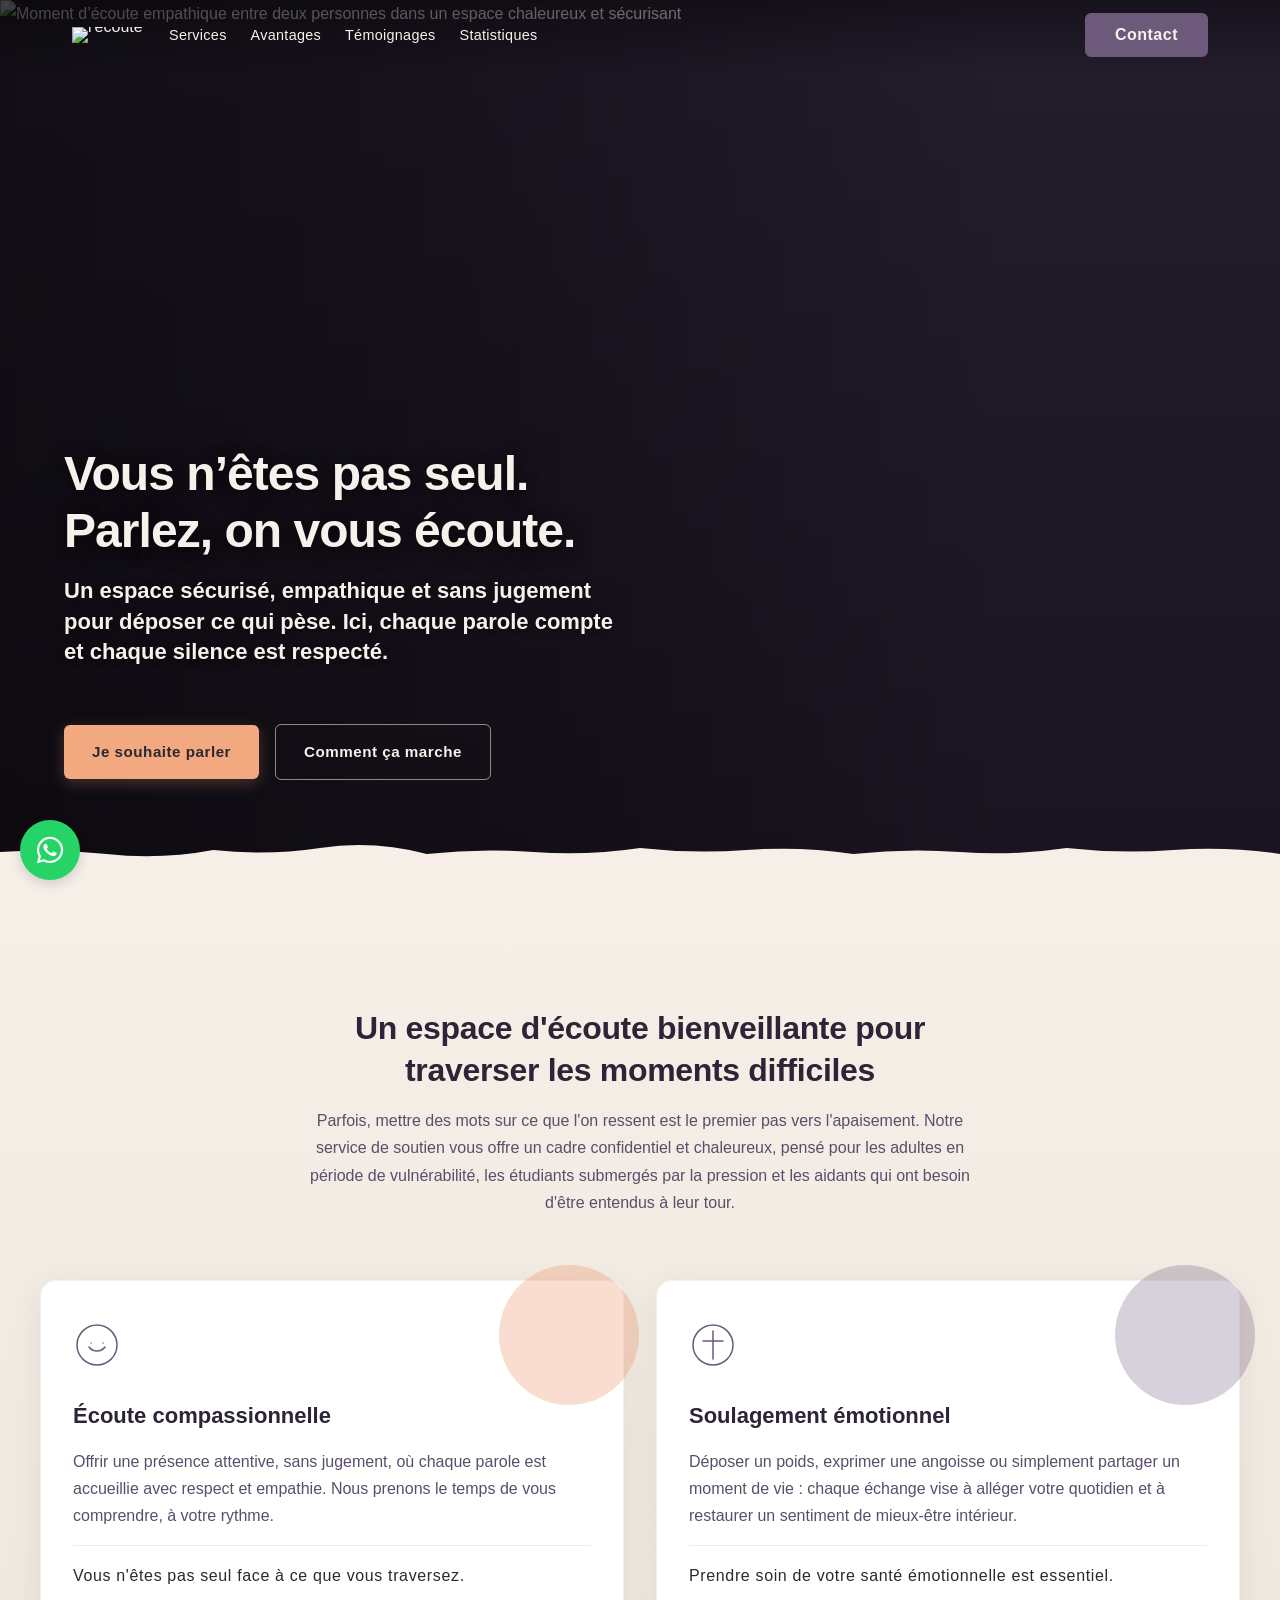
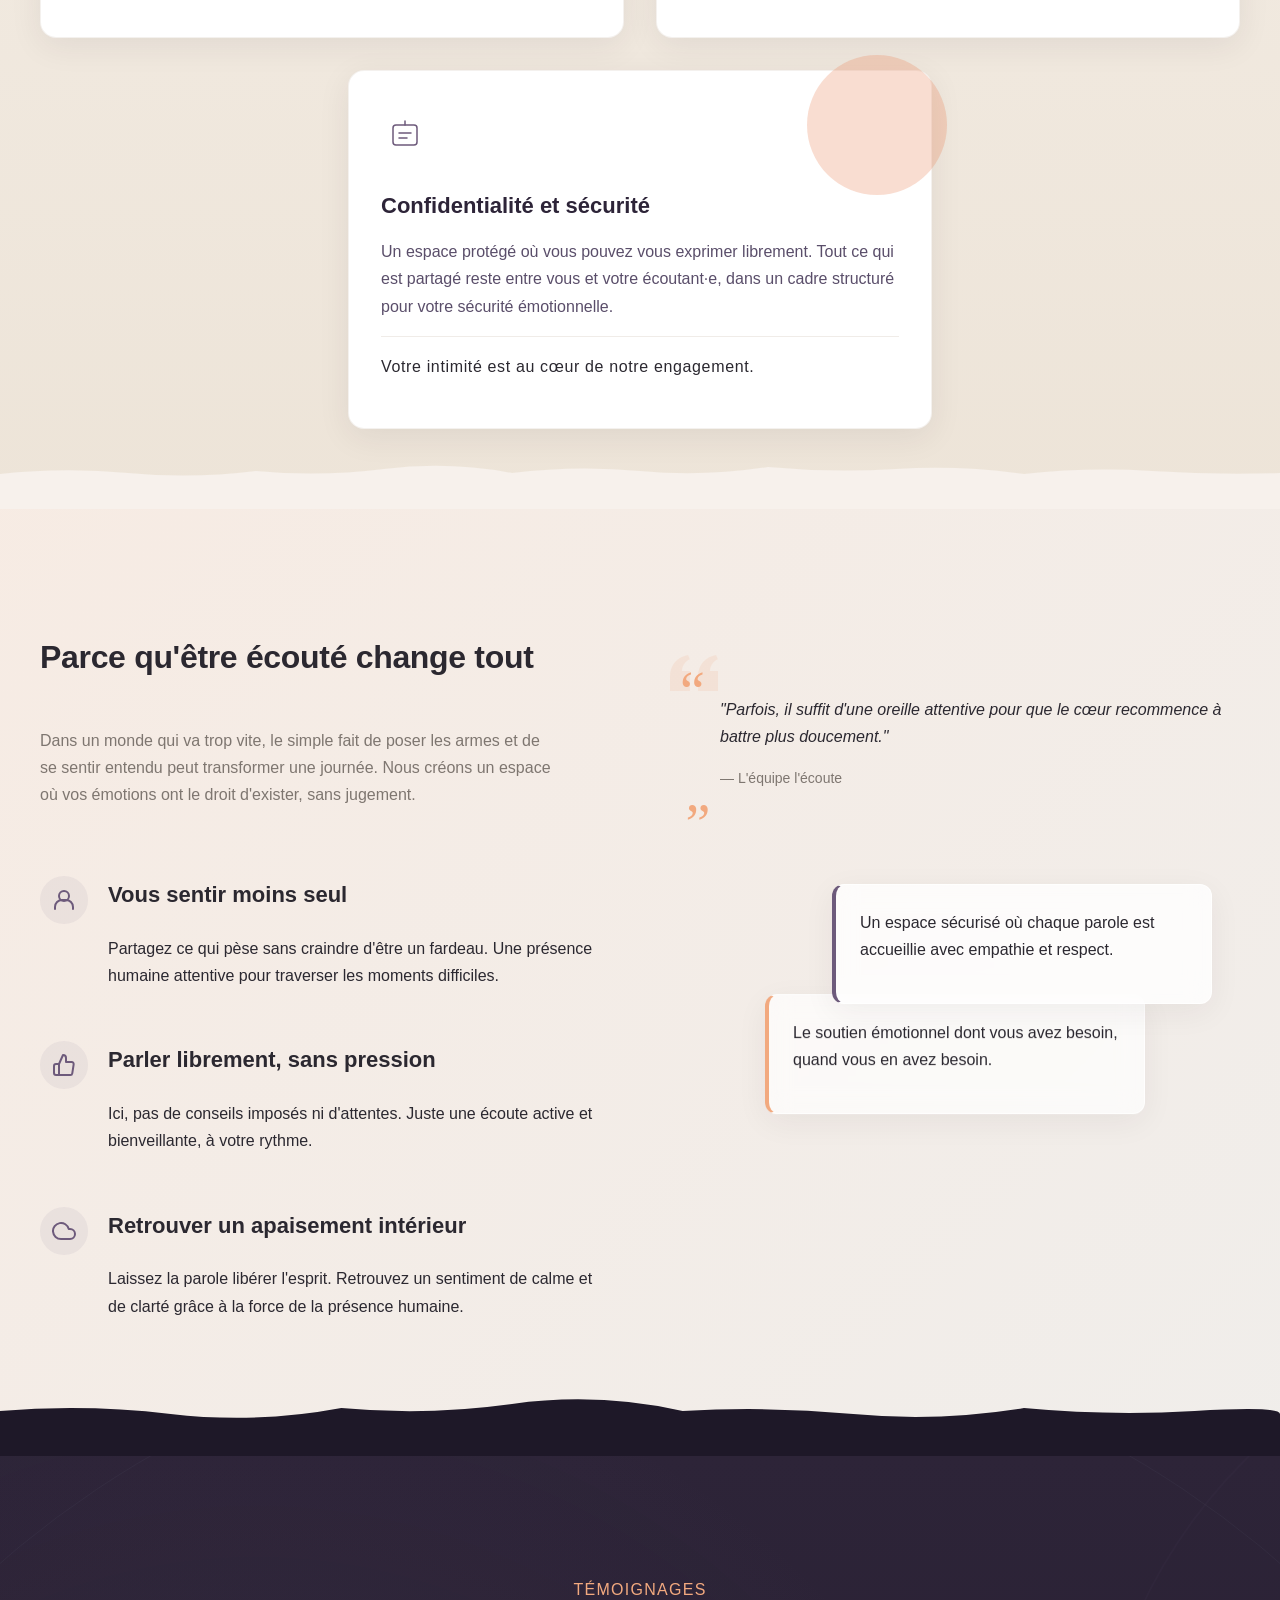
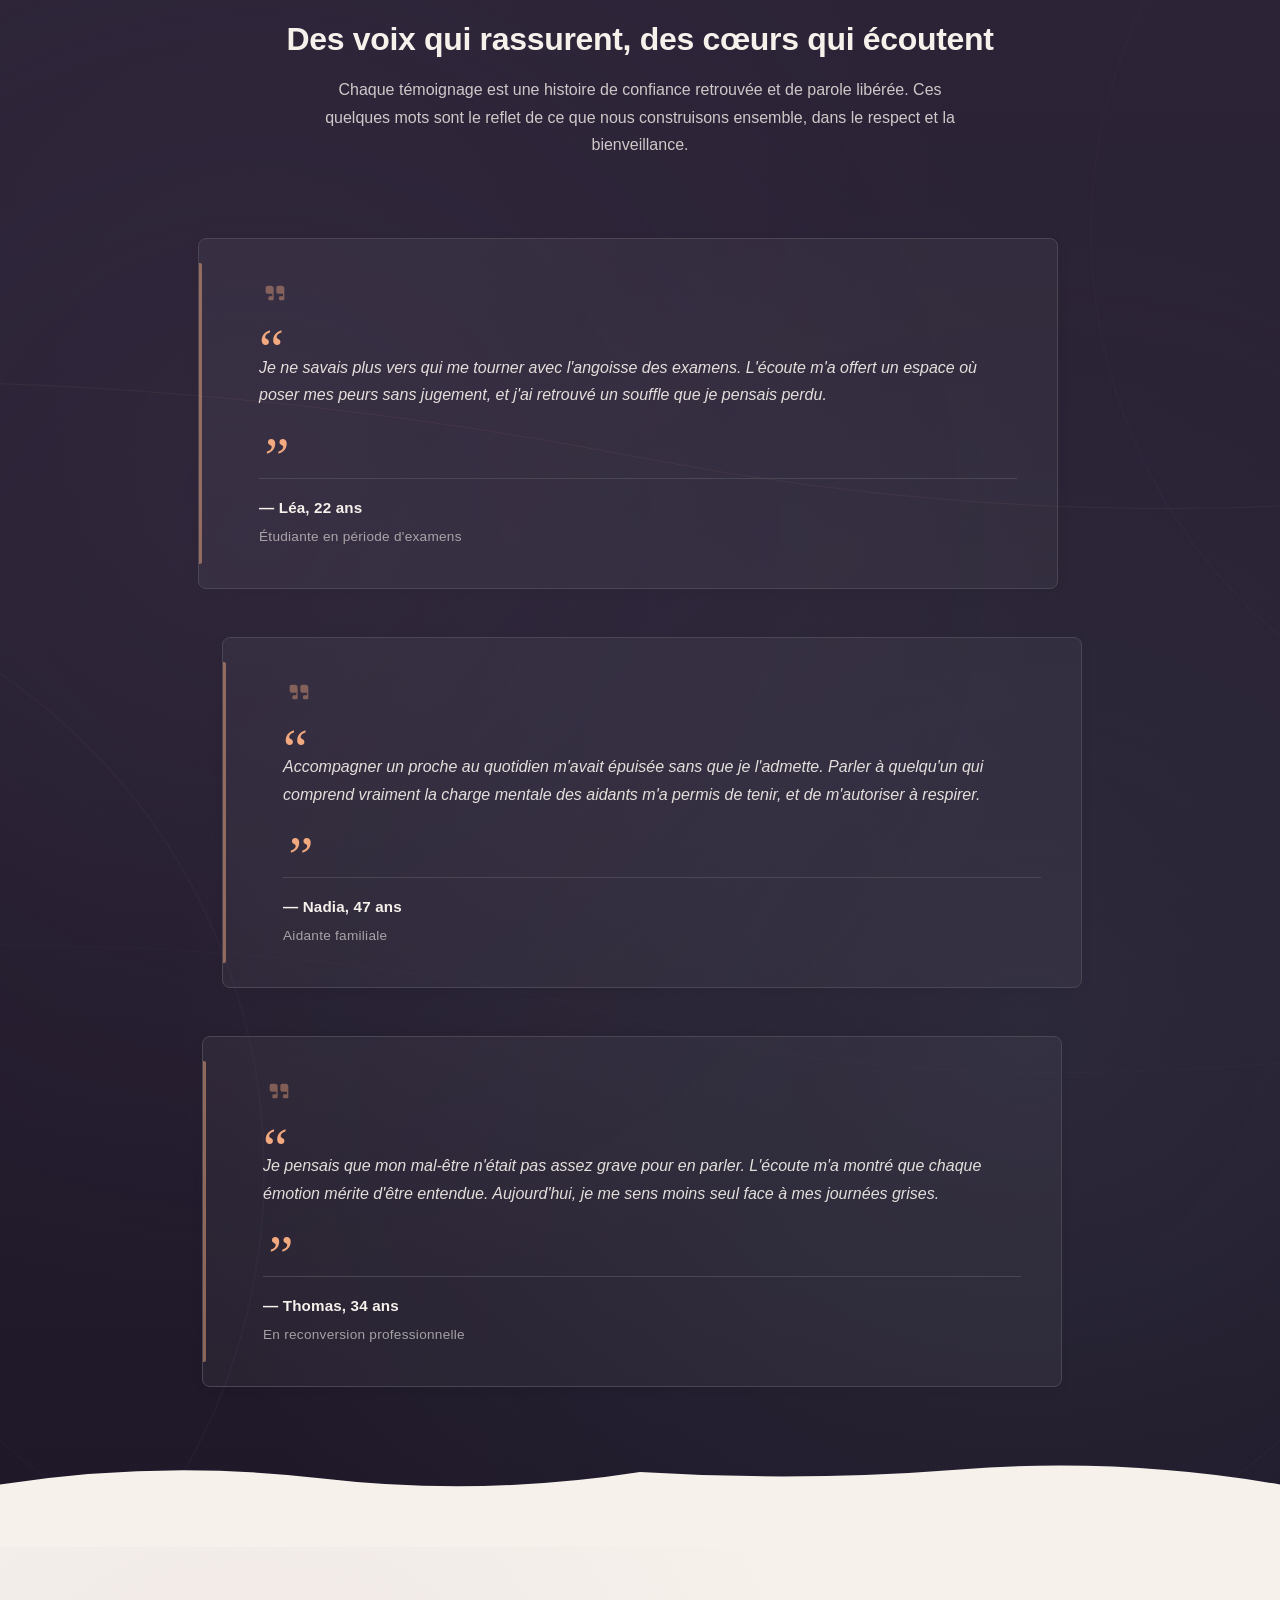
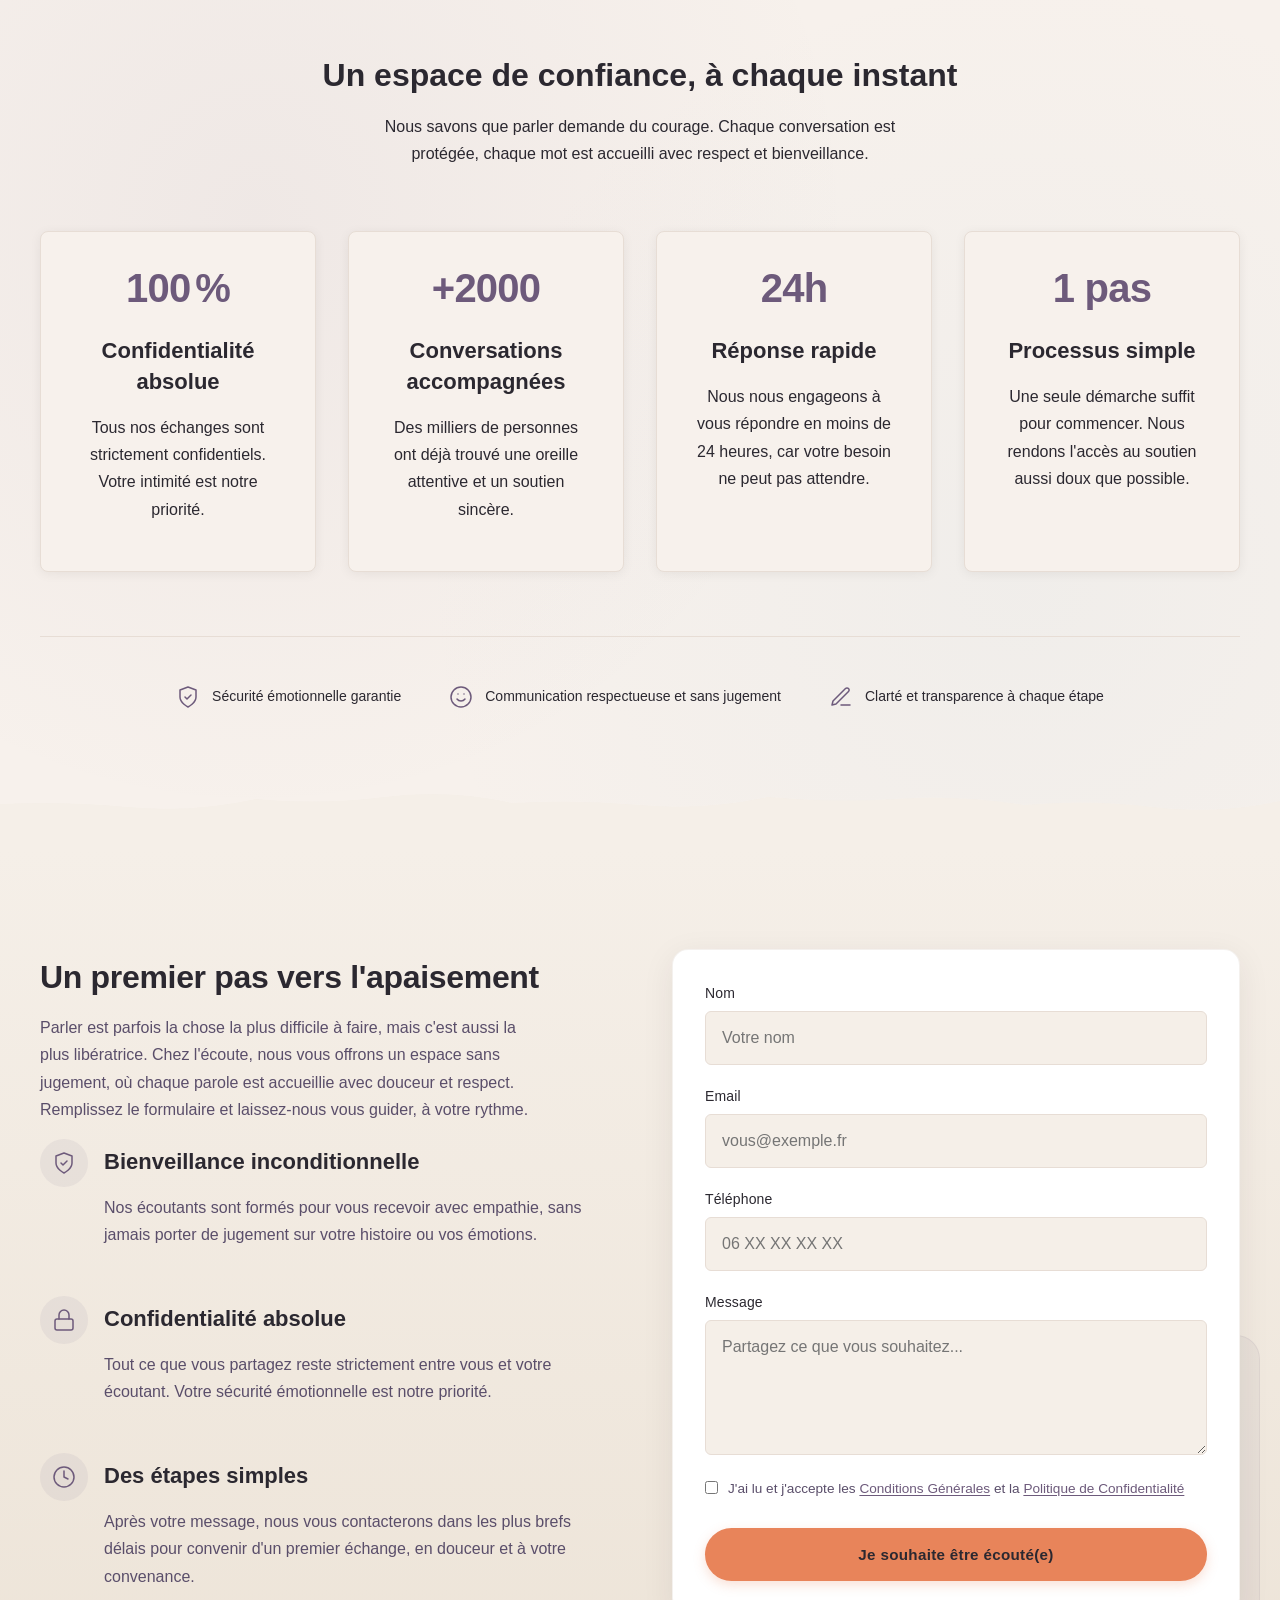
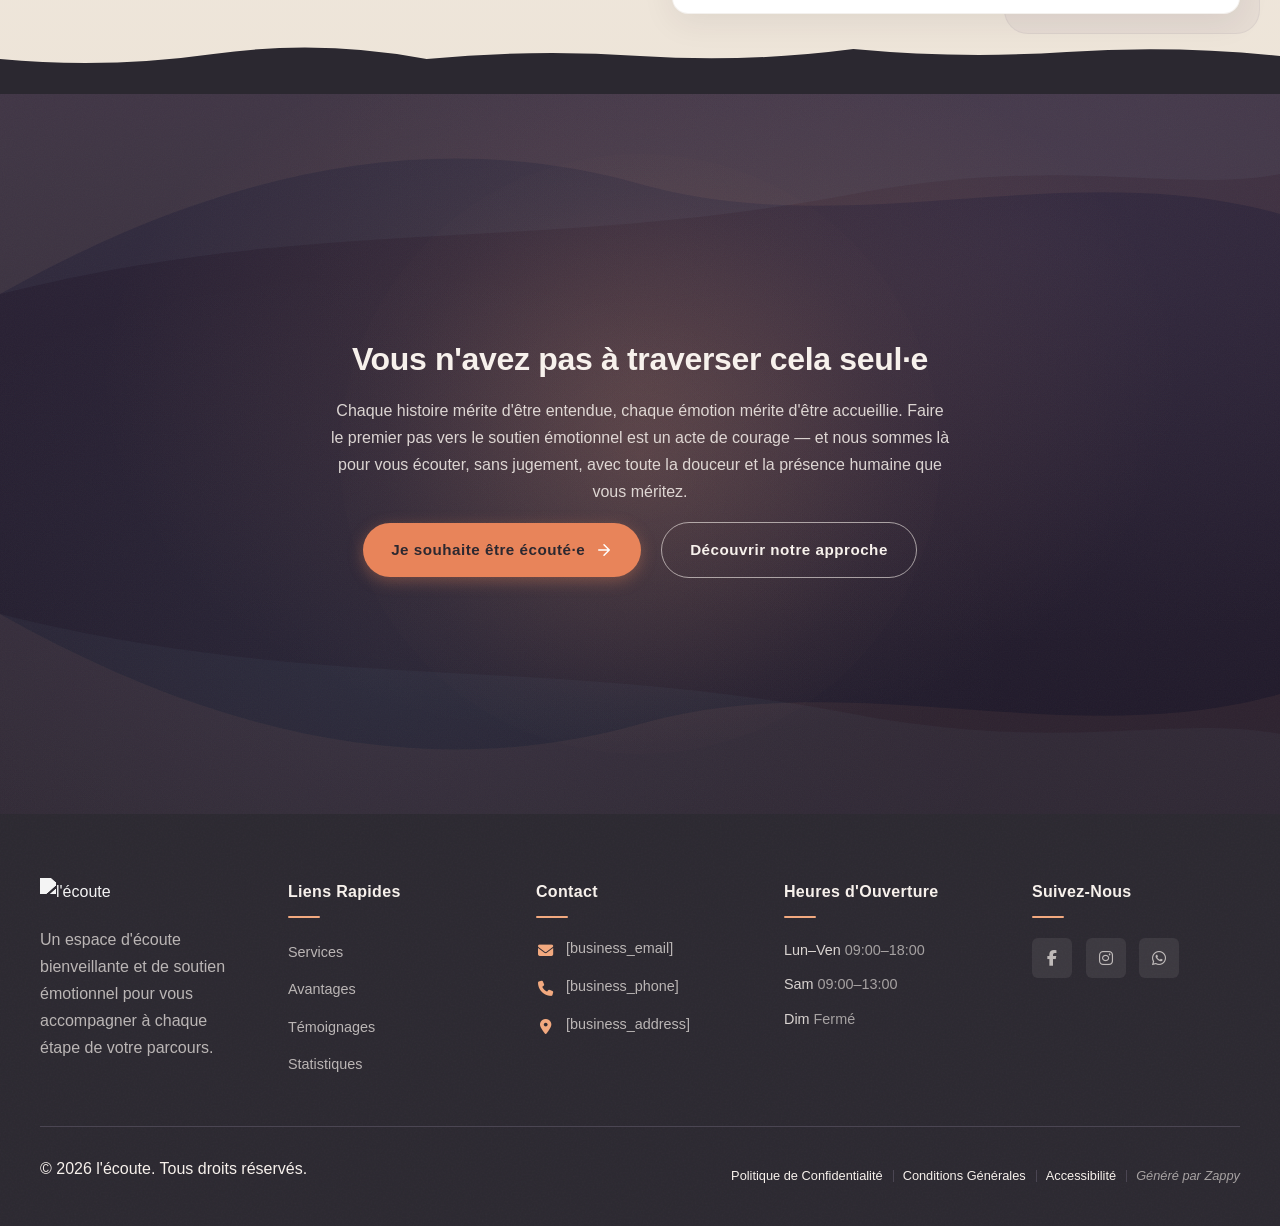
==== commit b7957a55: "Incremental sync: 1 page(s) — text_edit" ====
--- a/public/index.html
+++ b/public/index.html
@@ -1 +1 @@
-<!doctype html><html lang="fr"><head><meta charset="UTF-8"><meta content="width=device-width,initial-scale=1" name="viewport"><meta content="index, follow" name="robots"><title>Trouvez du réconfort dès maintenant — l&#39;écoute</title><meta content="Un espace bienveillant pour parler de votre mal-être. Nos écoutants vous soutiennent avec empathie face à la dépression. Contactez-nous pour un soutien immédiat." name="description"><meta content="soutien émotionnel pour la dépression, soutien émotionnel sud-ouest, l'écoute, écoute bienveillante, parler à quelqu'un" name="keywords"><link href="/assets/favicon.ico" rel="icon" type="image/x-icon"><link href="/assets/favicon-16x16.png" rel="icon" type="image/png" sizes="16x16"><link href="/assets/favicon-32x32.png" rel="icon" type="image/png" sizes="32x32"><link href="/assets/favicon-48x48.png" rel="icon" type="image/png" sizes="48x48"><link href="/assets/favicon-192x192.png" rel="icon" type="image/png" sizes="192x192"><link href="/assets/favicon-512x512.png" rel="icon" type="image/png" sizes="512x512"><link href="/assets/apple-touch-icon.png" rel="apple-touch-icon"><script>!function(){"use strict";var t="35490012-a417-40e2-8e8a-f36aa3cb4848",e="https://api.zappy5.com/api/analytics/track",a=18e5,n=2592e6,o=!0,i=!0,r=!0;var s=function(){var e="zappy_visitor_"+t,a=null;try{if(a=localStorage.getItem(e)){var o=JSON.parse(a),i=Date.now();if(i-o.created<n)return o.lastSeen=i,localStorage.setItem(e,JSON.stringify(o)),o.id}}catch(t){console.warn("Zappy Analytics: LocalStorage not available")}var r="zv_"+Date.now()+"_"+Math.random().toString(36).substr(2,9);try{localStorage.setItem(e,JSON.stringify({id:r,created:Date.now(),lastSeen:Date.now()}))}catch(t){}return r}(),c=function(){var e="zappy_session_"+t,n=null;try{if(n=sessionStorage.getItem(e)){var o=JSON.parse(n),i=Date.now();if(i-o.timestamp<a)return o.timestamp=i,sessionStorage.setItem(e,JSON.stringify(o)),o.id}}catch(t){console.warn("Zappy Analytics: SessionStorage not available")}var r="zs_"+Date.now()+"_"+Math.random().toString(36).substr(2,9);try{sessionStorage.setItem(e,JSON.stringify({id:r,timestamp:Date.now()}))}catch(t){}return r}();function l(a,n){n=n||{};var o={website_id:t,event_type:a,page_path:window.location.pathname,referrer:document.referrer||"direct",visitor_id:s,session_id:c,metadata:n};if(navigator.sendBeacon){var i=new Blob([JSON.stringify(o)],{type:"application/json"});navigator.sendBeacon(e,i)}else fetch(e,{method:"POST",headers:{"Content-Type":"application/json"},body:JSON.stringify(o),keepalive:!0}).catch(function(t){console.warn("Zappy Analytics: Failed to track event",t)})}o&&l("pageview",{title:document.title,url:window.location.href}),i&&document.addEventListener("click",function(t){var e=t.target;if("BUTTON"===e.tagName||e.closest("button")){var a="BUTTON"===e.tagName?e:e.closest("button");l("click",{element:"button",text:a.textContent.trim().substring(0,100),id:a.id||null,class:a.className||null})}else if("A"===e.tagName||e.closest("a")){var n="A"===e.tagName?e:e.closest("a");l("navigation",{element:"link",text:n.textContent.trim().substring(0,100),href:n.href,external:n.hostname!==window.location.hostname})}},!0),r&&document.addEventListener("submit",function(t){var e=t.target;l("form_submit",{form_id:e.id||null,form_name:e.name||null,form_action:e.action||null,form_method:e.method||"GET"})},!0);var m=Date.now();window.addEventListener("beforeunload",function(){l("page_unload",{time_on_page:Math.floor((Date.now()-m)/1e3),page_path:window.location.pathname})}),window.zappyAnalytics={track:l,getVisitorId:function(){return s},getSessionId:function(){return c}}}()</script><meta content="Trouvez du réconfort dès maintenant — l&#39;écoute" property="og:title"><meta content="Un espace bienveillant pour parler de votre mal-être. Nos écoutants vous soutiennent avec empathie face à la dépression. Contactez-nous pour un soutien immédiat." property="og:description"><meta content="summary_large_image" name="twitter:card"><meta content="Trouvez du réconfort dès maintenant — l&#39;écoute" name="twitter:title"><meta content="Un espace bienveillant pour parler de votre mal-être. Nos écoutants vous soutiennent avec empathie face à la dépression. Contactez-nous pour un soutien immédiat." name="twitter:description"><meta content="website" property="og:type"><meta content="en_US" property="og:locale"><link href="https://cdnjs.cloudflare.com/ajax/libs/font-awesome/6.4.0/css/all.min.css" rel="stylesheet"><style>.skip-link{position:absolute;top:0;left:0;transform:translateY(-200%);padding:12px 18px;background:var(--bg-dark,#1a1a1a);color:var(--text-light,#fff);font-weight:600;border-radius:0 0 8px 0;z-index:10000}.skip-link:focus{transform:none;outline:2px solid var(--ring,#fff);outline-offset:2px}:focus-visible{outline:2px solid var(--ring,currentColor);outline-offset:3px}</style><link href="/assets/favicon.ico" rel="icon" type="image/x-icon"><link href="/assets/favicon-16x16.png" rel="icon" type="image/png" sizes="16x16"><link href="/assets/favicon-32x32.png" rel="icon" type="image/png" sizes="32x32"><link href="/assets/favicon-48x48.png" rel="icon" type="image/png" sizes="48x48"><link href="/assets/favicon-192x192.png" rel="icon" type="image/png" sizes="192x192"><link href="/assets/favicon-512x512.png" rel="icon" type="image/png" sizes="512x512"><link href="/assets/apple-touch-icon.png" rel="apple-touch-icon"><link href="https://cdn.jsdelivr.net/npm/vanilla-cookieconsent@3/dist/cookieconsent.css" rel="stylesheet"><script src="https://cdn.jsdelivr.net/npm/vanilla-cookieconsent@3/dist/cookieconsent.umd.js"></script><script src="https://cdn.jsdelivr.net/gh/mickidum/acc_toolbar/acctoolbar/acctoolbar.min.js"></script><link href="/styles.css" rel="stylesheet"><script>window.ZAPPY_WEBSITE_ID="35490012-a417-40e2-8e8a-f36aa3cb4848",window.ZAPPY_API_BASE="https://api.zappy5.com"</script><style id="zappy-dropdown-submenu-styles">#navMenu li:has(.sub-menu),.nav-menu li:has(.sub-menu),.navbar li:has(.sub-menu),nav li:has(.sub-menu){position:relative}#navMenu .sub-menu,.nav-menu .sub-menu,.navbar .sub-menu,nav .sub-menu{display:block!important;position:absolute!important;top:100%;left:0;min-width:220px;background:#fff;border-radius:8px;box-shadow:0 8px 25px rgba(0,0,0,.15);padding:8px 0;opacity:0;visibility:hidden;transform:translateY(10px);transition:all .3s ease;z-index:1000;list-style:none;pointer-events:none}#navMenu li:hover>.sub-menu,.nav-menu li:hover>.sub-menu,.navbar li:hover>.sub-menu,nav li:hover>.sub-menu{opacity:1!important;visibility:visible!important;transform:translateY(0)!important;pointer-events:auto!important}.sub-menu li{list-style:none;margin:0;padding:0}.sub-menu a{display:block!important;padding:10px 16px!important;color:var(--text-dark,#333)!important;font-weight:500;text-decoration:none;white-space:nowrap;transition:background-color .2s}.sub-menu .zappy-nav-child>a{padding-left:28px!important;font-size:.9em!important;opacity:.85!important}[dir=rtl] .sub-menu .zappy-nav-child>a,html[lang=ar] .sub-menu .zappy-nav-child>a,html[lang=he] .sub-menu .zappy-nav-child>a{padding-left:10px!important;padding-right:28px!important}.sub-menu .zappy-nav-parent>a{font-weight:600!important}.sub-menu a:hover{background-color:#f5f5f5}[dir=rtl] .nav-menu .sub-menu,[dir=rtl] .navbar .sub-menu,[dir=rtl] nav .sub-menu,html[lang=ar] .nav-menu .sub-menu,html[lang=ar] .navbar .sub-menu,html[lang=ar] nav .sub-menu,html[lang=he] .nav-menu .sub-menu,html[lang=he] .navbar .sub-menu,html[lang=he] nav .sub-menu{left:auto!important;right:0!important}.sub-menu:empty,.sub-menu:not(:has(li)):not(:has(> a)),.sub-menu:not(:has(li:not(.zappy-hidden-menu-item))):not(:has(> a)){display:none!important;opacity:0!important;visibility:hidden!important;pointer-events:none!important}li:has(.menu-group-title):hover>.sub-menu{opacity:1!important;visibility:visible!important;transform:translateY(0)!important;pointer-events:auto!important}#navMenu>li>.menu-group-title,.nav-menu>li>.menu-group-title{display:inline-block;padding:.5rem 1rem;cursor:default;user-select:none}@media (max-width:768px){#navMenu .sub-menu,.nav-menu .sub-menu,.navbar .sub-menu,nav .sub-menu{position:static!important;transform:none!important;box-shadow:none!important;background:0 0!important;max-height:0;overflow:hidden;opacity:0;visibility:hidden;transition:max-height .3s ease,opacity .3s ease;padding:0!important;border-radius:0!important}#navMenu .sub-menu.mobile-expanded,.nav-menu .sub-menu.mobile-expanded,.navbar .sub-menu.mobile-expanded{max-height:none!important;overflow-y:visible!important;opacity:1!important;visibility:visible!important;padding:8px 0 8px 16px!important}[dir=rtl] .sub-menu.mobile-expanded,html[lang=he] .sub-menu.mobile-expanded{padding:8px 16px 8px 0!important}#navMenu li:hover>.sub-menu,.nav-menu li:hover>.sub-menu,.navbar li:hover>.sub-menu,nav li:hover>.sub-menu{opacity:0;visibility:hidden;pointer-events:none}#navMenu li>.sub-menu.mobile-expanded,.nav-menu li>.sub-menu.mobile-expanded,.navbar li>.sub-menu.mobile-expanded,nav li>.sub-menu.mobile-expanded{opacity:1!important;visibility:visible!important;pointer-events:auto!important}#navMenu li:has(.sub-menu),.nav-menu li:has(.sub-menu),.navbar li:has(.sub-menu),nav li:has(.sub-menu){display:flex!important;flex-wrap:wrap!important;align-items:center!important;position:relative!important;min-height:44px!important}#navMenu li:has(.sub-menu)>a,.nav-menu li:has(.sub-menu)>a,.navbar li:has(.sub-menu)>a,nav li:has(.sub-menu)>a{flex:1!important;min-width:0!important}#navMenu li:has(.sub-menu)>.menu-group-title,.nav-menu li:has(.sub-menu)>.menu-group-title,.navbar li:has(.sub-menu)>.menu-group-title,nav li:has(.sub-menu)>.menu-group-title{flex:1!important;min-width:0!important;padding:0!important;line-height:inherit!important}#navMenu li:has(.sub-menu)>.sub-menu,.nav-menu li:has(.sub-menu)>.sub-menu,.navbar li:has(.sub-menu)>.sub-menu,nav li:has(.sub-menu)>.sub-menu{flex-basis:100%!important;width:100%!important}#navMenu li:has(.sub-menu)>a [class*=arrow],#navMenu li:has(.sub-menu)>a [class*=chevron],.nav-menu li:has(.sub-menu)>a .fa-angle-down,.nav-menu li:has(.sub-menu)>a .fa-chevron-down,.nav-menu li:has(.sub-menu)>a [class*=arrow],.nav-menu li:has(.sub-menu)>a [class*=chevron],nav li:has(.sub-menu)>a [class*=arrow],nav li:has(.sub-menu)>a [class*=chevron]{display:none!important;visibility:hidden!important}.mobile-submenu-toggle{display:flex!important;align-items:center!important;justify-content:center!important;width:44px!important;height:auto!important;background:0 0!important;border:none!important;cursor:pointer!important;color:var(--text-light)!important;position:static!important;flex-shrink:0!important;align-self:stretch!important;z-index:2!important;padding:0!important;margin:0!important}.mobile-submenu-toggle::after{content:''!important;width:0!important;height:0!important;border-left:6px solid transparent!important;border-right:6px solid transparent!important;border-top:7px solid currentColor!important;transition:transform .3s ease!important}.mobile-submenu-toggle.expanded::after{transform:rotate(180deg)!important}.sub-menu a{padding:10px 0!important;display:block!important;color:var(--text-light)!important;white-space:normal!important}.sub-menu .zappy-nav-child>a{padding-left:28px!important;font-size:.9em!important;opacity:.85!important}[dir=rtl] .sub-menu .zappy-nav-child>a,html[lang=ar] .sub-menu .zappy-nav-child>a,html[lang=he] .sub-menu .zappy-nav-child>a{padding-left:0!important;padding-right:28px!important}.sub-menu .zappy-nav-parent>a{font-weight:600!important}#navMenu.active,.nav-menu.active{max-width:100vw!important;overflow-x:hidden!important;box-sizing:border-box!important}.navbar .sub-menu li a,.zappy-products-dropdown .sub-menu a,nav.navbar .sub-menu li a{color:var(--text-light)!important}}@media (min-width:769px){.mobile-submenu-toggle{display:none!important}}</style><style id="zappy-widget-visibility">html[dir=rtl] .whatsapp-float{right:20px!important;left:auto!important}html:not([dir]) .whatsapp-float,html[dir=ltr] .whatsapp-float{left:20px!important;right:auto!important}html[dir=rtl] #mic-access-tool-general-button,html[dir=rtl] #mic-init-access-tool #mic-access-tool-general-button,html[dir=rtl] #mic-init-access-tool .mic-access-tool-general-button,html[dir=rtl] ._access-icon,html[dir=rtl] .mic-access-tool-general-button{left:20px!important;right:auto!important}html:not([dir]) #mic-access-tool-general-button,html:not([dir]) #mic-init-access-tool #mic-access-tool-general-button,html:not([dir]) #mic-init-access-tool .mic-access-tool-general-button,html:not([dir]) ._access-icon,html:not([dir]) .mic-access-tool-general-button,html[dir=ltr] #mic-access-tool-general-button,html[dir=ltr] #mic-init-access-tool #mic-access-tool-general-button,html[dir=ltr] #mic-init-access-tool .mic-access-tool-general-button,html[dir=ltr] ._access-icon,html[dir=ltr] .mic-access-tool-general-button{right:20px!important;left:auto!important}@media (max-width:768px){.whatsapp-float{display:flex!important}}@media (min-width:769px){.whatsapp-float{display:flex!important}}@media (max-width:768px){#mic-access-tool-general-button,#mic-init-access-tool #mic-access-tool-general-button,#mic-init-access-tool .mic-access-tool-general-button,._access-icon,.mic-access-tool-general-button{display:flex!important;visibility:visible!important;opacity:1!important;pointer-events:auto!important}#mic-access-tool-box.opened-mic-access-tool,#mic-init-access-tool #mic-access-tool-box.opened-mic-access-tool,.mic-access-tool-box.opened-mic-access-tool{visibility:visible!important;opacity:1!important;pointer-events:auto!important}}@media (min-width:769px){#mic-access-tool-general-button,#mic-init-access-tool #mic-access-tool-general-button,#mic-init-access-tool .mic-access-tool-general-button,._access-icon,.mic-access-tool-general-button{display:flex!important;visibility:visible!important;opacity:1!important;pointer-events:auto!important}#mic-access-tool-box.opened-mic-access-tool,#mic-init-access-tool #mic-access-tool-box.opened-mic-access-tool,.mic-access-tool-box.opened-mic-access-tool{visibility:visible!important;opacity:1!important;pointer-events:auto!important}}</style></head><body><a href="#main" class="skip-link">Skip to main content</a><nav class="navbar"><button class="mobile-toggle" aria-label="Menu" id="mobileToggle"><svg viewBox="0 0 24 24" fill="none" class="hamburger-icon" height="24" width="24"><path d="M3 12h18M3 6h18M3 18h18" stroke="currentColor" stroke-width="2" stroke-linecap="round"/></svg> <svg viewBox="0 0 24 24" fill="none" class="close-icon" height="24" width="24" style="display:none"><path d="M18 6L6 18M6 6l12 12" stroke="currentColor" stroke-width="2" stroke-linecap="round"/></svg></button> <button class="phone-header-btn" aria-label="Call" data-phone="[business_phone]"><svg viewBox="0 0 24 24" fill="currentColor" width="20" height="20"><path d="M22 16.92v3a2 2 0 0 1-2.18 2 19.79 19.79 0 0 1-8.63-3.07 19.5 19.5 0 0 1-6-6 19.79 19.79 0 0 1-3.07-8.67A2 2 0 0 1 4.11 2h3a2 2 0 0 1 2 1.72 12.84 12.84 0 0 0 .7 2.81 2 2 0 0 1-.45 2.11L8.09 9.91a16 16 0 0 0 6 6l1.27-1.27a2 2 0 0 1 2.11-.45 12.84 12.84 0 0 0 2.81.7A2 2 0 0 1 22 16.92z"/></svg></button><div class="nav-container"><div class="nav-brand"><a href="/" class="logo-link"><img alt="l'écoute" class="logo" src="/assets/site-accueil-image-1.webp"></a></div><ul class="nav-menu" id="navMenu"><li><a href="#services">Services</a></li><li><a href="#benefits">Avantages</a></li><li><a href="#testimonials">Témoignages</a></li><li><a href="#stats">Statistiques</a></li><li class="mobile-contact-link nav-cta-mobile-item"><a href="#contact" class="nav-cta-btn">Contact</a></li></ul><div class="nav-cta-container"><a href="#contact" class="nav-cta-btn">Contact</a></div></div></nav><script>window.addEventListener("load",function(){const e=document.querySelector(".navbar, nav, header");if(!e)return void console.log("[Navbar] Navbar element not found");let t=document.getElementById("mobileToggle")||document.querySelector(".mobile-toggle")||document.querySelector(".hamburger")||document.querySelector(".hamburger-menu")||document.querySelector(".menu-toggle")||document.querySelector(".burger-menu")||document.querySelector('[aria-label="Menu"]')||document.querySelector('[aria-label="תפריט"]');const o=document.querySelector(".phone-header-btn"),n=window.getComputedStyle(e);let r=n.backgroundColor;if(console.log("[Navbar] Initial navbar background:",r),"transparent"===r||"rgba(0, 0, 0, 0)"===r||r.startsWith("rgba")&&r.includes(", 0)")){const e=n.backgroundImage;if(e&&"none"!==e)console.log("[Navbar] Navbar has background image/gradient, using dark text"),r="rgb(240, 240, 240)";else{const e=window.getComputedStyle(document.body).backgroundColor;console.log("[Navbar] Navbar transparent, using body background:",e),r=e}}const a=r.match(/\d+/g);if(a&&a.length>=3){const e=(.299*parseInt(a[0])+.587*parseInt(a[1])+.114*parseInt(a[2]))/255;console.log("[Navbar] Mobile button colors preserved from Claude CSS (luminance:",e.toFixed(2)+")");const n=document.createElement("style");n.id="zappy-mobile-nav-fix";document.documentElement.lang;document.documentElement.dir,n.textContent='\n        /* Hide mobile buttons on desktop, show only on mobile */\n        @media (min-width: 769px) {\n          .mobile-toggle,\n          .phone-header-btn {\n            display: none !important;\n          }\n        }\n        \n        /* Show and position mobile buttons correctly on mobile */\n        @media (max-width: 768px) {\n          .navbar,\n          nav.navbar {\n            min-height: 70px !important;\n          }\n\n          .mobile-toggle,\n          .phone-header-btn {\n            position: absolute !important;\n            top: 0 !important;\n            bottom: 0 !important;\n            margin-top: auto !important;\n            margin-bottom: auto !important;\n            transform: none !important;\n            z-index: 1001 !important;\n            display: flex !important;\n            align-items: center !important;\n            justify-content: center !important;\n            width: 36px !important;\n            height: 36px !important;\n            border-radius: 50% !important;\n            border: none !important;\n            cursor: pointer !important;\n            padding: 6px !important;\n            background: none !important;\n            color: var(--nav-text, var(--text-light)) !important;\n            touch-action: manipulation !important;\n            -webkit-tap-highlight-color: transparent !important;\n          }\n\n          html[data-zappy-site-type="ecommerce"] .phone-header-btn,\n          body[data-zappy-site-type="ecommerce"] .phone-header-btn,\n          html[data-zappy-site-type="ecommerce"] header .phone-header-btn,\n          html[data-zappy-site-type="ecommerce"] nav .phone-header-btn {\n            display: none !important;\n            visibility: hidden !important;\n            width: 0 !important;\n            height: 0 !important;\n            min-width: 0 !important;\n            overflow: hidden !important;\n          }\n          \n          /* LTR positioning (default): hamburger LEFT, phone RIGHT */\n          html:not([dir="rtl"]):not([lang="he"]):not([lang="ar"]) .mobile-toggle,\n          html[dir="ltr"] .mobile-toggle {\n            left: 12px !important;\n            right: auto !important;\n          }\n          html:not([dir="rtl"]):not([lang="he"]):not([lang="ar"]) .phone-header-btn,\n          html[dir="ltr"] .phone-header-btn {\n            right: 12px !important;\n            left: auto !important;\n          }\n          \n          /* RTL positioning: hamburger RIGHT, phone LEFT */\n          html[dir="rtl"] .mobile-toggle,\n          html[lang="he"] .mobile-toggle,\n          html[lang="ar"] .mobile-toggle {\n            right: 12px !important;\n            left: auto !important;\n          }\n          html[dir="rtl"] .phone-header-btn,\n          html[lang="he"] .phone-header-btn,\n          html[lang="ar"] .phone-header-btn {\n            left: 12px !important;\n            right: auto !important;\n          }\n          \n          /* CRITICAL: Ensure nav-container has min-height on mobile */\n          /* All children are positioned absolutely/fixed on mobile, so height:auto collapses to 0 */\n          .nav-container {\n            min-height: 70px !important;\n            position: relative !important;\n          }\n          \n          /* Ensure SVG icons are properly sized and inherit color */\n          .mobile-toggle svg,\n          .phone-header-btn svg {\n            width: 24px !important;\n            height: 24px !important;\n            /* Don\'t force display - let JavaScript control hamburger/close toggle */\n          }\n          \n          /* Reset nav-cta-container on mobile - remove desktop box-shadow/padding */\n          /* that creates a visible ghost box when CTA button is hidden */\n          .nav-cta-container {\n            box-shadow: none !important;\n            padding: 0 !important;\n          }\n          \n          /* Hide nav-cta-container entirely on mobile when there\'s no lang-switcher */\n          /* (only the CTA button is inside, and it\'s hidden on mobile) */\n          .nav-cta-container:not(:has(.lang-switcher)) {\n            display: none !important;\n          }\n          \n          /* CRITICAL: Prevent hero image fade gradient from bleeding over headline text */\n          /* The .image-fade-gradient has bottom: -30px (extends below parent) */\n          /* On mobile stacked layout, this overlaps the h1 text below the image */\n          .hero-image-column {\n            overflow: hidden !important;\n          }\n          .image-fade-gradient {\n            bottom: 0 !important;\n          }\n          \n          /* Hide desktop language switcher on mobile - hamburger menu handles it */\n          /* High specificity to override stored CSS */\n          .lang-switcher,\n          .nav-cta-container .lang-switcher,\n          .nav-container .lang-switcher,\n          .navbar .lang-switcher,\n          .navbar .nav-cta-container .lang-switcher {\n            display: none !important;\n          }\n        }\n      ';const r=document.getElementById("zappy-mobile-nav-fix");r&&r.remove(),document.head.appendChild(n),console.log("[Navbar] Critical CSS injected for mobile nav positioning");const i=window.innerWidth<=768;if(t){const e=t.querySelector(".hamburger-icon"),o=t.querySelector(".close-icon");e&&(e.style.setProperty("width","24px","important"),e.style.setProperty("height","24px","important"),e.style.setProperty("display","block","important")),o&&(o.style.setProperty("width","24px","important"),o.style.setProperty("height","24px","important"),o.style.setProperty("display","none","important")),i?(t.style.setProperty("position","absolute","important"),t.style.setProperty("top","0","important"),t.style.setProperty("bottom","0","important"),t.style.setProperty("margin-top","auto","important"),t.style.setProperty("margin-bottom","auto","important"),t.style.setProperty("transform","none","important"),t.style.setProperty("z-index","1001","important"),t.style.removeProperty("left"),t.style.removeProperty("right"),console.log("[Navbar] Mobile toggle positioning applied (mobile viewport)")):(t.style.removeProperty("position"),t.style.removeProperty("top"),t.style.removeProperty("transform"),t.style.removeProperty("z-index"),t.style.removeProperty("left"),t.style.removeProperty("right"),console.log("[Navbar] Desktop viewport - cleared mobile toggle inline positioning"))}if(o){const e=o.querySelector("svg");e&&(e.style.width="24px",e.style.height="24px",e.setAttribute("width","24"),e.setAttribute("height","24")),i?(o.style.setProperty("position","absolute","important"),o.style.setProperty("top","0","important"),o.style.setProperty("bottom","0","important"),o.style.setProperty("margin-top","auto","important"),o.style.setProperty("margin-bottom","auto","important"),o.style.setProperty("transform","none","important"),o.style.setProperty("z-index","1001","important"),o.style.removeProperty("left"),o.style.removeProperty("right"),console.log("[Navbar] Phone button positioning applied (mobile viewport)")):(o.style.removeProperty("position"),o.style.removeProperty("top"),o.style.removeProperty("transform"),o.style.removeProperty("z-index"),o.style.removeProperty("left"),o.style.removeProperty("right"),console.log("[Navbar] Desktop viewport - cleared phone button inline positioning"))}}else console.log("[Navbar] Could not parse background color:",r);t=document.getElementById("mobileToggle")||document.querySelector(".mobile-toggle")||document.querySelector(".hamburger")||document.querySelector(".hamburger-menu")||document.querySelector(".menu-toggle")||document.querySelector(".burger-menu")||document.querySelector('[aria-label="Menu"]')||document.querySelector('[aria-label="תפריט"]');const i=document.getElementById("navMenu")||document.querySelector(".nav-menu")||document.querySelector(".nav-links")||document.querySelector("nav ul:not(.submenu)");if(!t||!i)return void console.log("[Navbar] Mobile toggle or menu not found:",{toggle:!!t,menu:!!i});i.id||(i.id="navMenu"),console.log("[Navbar] Initializing mobile menu...");const l=t.cloneNode(!0);t.parentNode.replaceChild(l,t);var s=0;function p(e){var t=Date.now();t-s<300||(s=t,function(e){e.preventDefault(),e.stopPropagation();const t=l.querySelector(".hamburger-icon"),o=l.querySelector(".close-icon");i.classList.contains("active")?(i.classList.remove("active"),t&&t.style.setProperty("display","block","important"),o&&o.style.setProperty("display","none","important"),document.body.style.overflow="",document.body.classList.remove("menu-open"),console.log("[Navbar] Menu closed")):(i.classList.add("active"),t&&t.style.setProperty("display","none","important"),o&&o.style.setProperty("display","block","important"),document.body.style.overflow="hidden",document.body.classList.add("menu-open"),console.log("[Navbar] Menu opened"))}(e))}l.addEventListener("click",p),l.addEventListener("touchend",p),document.addEventListener("keydown",function(e){if(("Escape"===e.key||"Esc"===e.key)&&i.classList.contains("active")){const e=l.querySelector(".hamburger-icon"),t=l.querySelector(".close-icon");i.classList.remove("active"),e&&e.style.setProperty("display","block","important"),t&&t.style.setProperty("display","none","important"),document.body.style.overflow="",document.body.classList.remove("menu-open"),console.log("[Navbar] Menu closed (Escape)")}}),i.querySelectorAll("a").forEach(function(e){e.addEventListener("click",function(){if("#"===this.getAttribute("href"))return;const e=l.querySelector(".hamburger-icon"),t=l.querySelector(".close-icon");i.classList.remove("active"),e&&e.style.setProperty("display","block","important"),t&&t.style.setProperty("display","none","important"),document.body.style.overflow="",document.body.classList.remove("menu-open"),console.log("[Navbar] Menu closed (link clicked)")})});var m=i.querySelectorAll(".dropdown-toggle");m.forEach(function(e){e.addEventListener("click",function(e){e.preventDefault(),e.stopPropagation();var t=this.closest(".nav-dropdown");t&&(t.parentNode.querySelectorAll(".nav-dropdown.open").forEach(function(e){e!==t&&e.classList.remove("open")}),t.classList.toggle("open"),console.log("[Navbar] Dropdown toggled:",t.classList.contains("open")?"open":"closed"))})}),document.addEventListener("click",function(e){e.target.closest(".nav-dropdown")||document.querySelectorAll(".nav-dropdown.open").forEach(function(e){e.classList.remove("open")})}),console.log("[Navbar] Dropdown handlers initialized for "+m.length+" dropdowns"),o&&o.addEventListener("click",function(){const e=document.querySelectorAll('a[href^="tel:"]'),t=e.length>0?e[0].getAttribute("href").replace("tel:",""):"[business_phone]";window.location.href="tel:"+t,console.log("[Navbar] Phone button clicked")}),console.log("[Navbar] Mobile menu initialized successfully")})</script><main id="main"><section class="accueil-hero-section" data-band-index="0" data-layout-spec="Accueil-hero" id="hero" data-hero-type="fullscreen-scrim"><div class="accueil-hero-section__bg-wrapper"><img alt="Moment d’écoute empathique entre deux personnes dans un espace chaleureux et sécurisant" class="accueil-hero-section__bg-image" src="/assets/site-accueil-hero-image-1.webp" data-context="A warm, intimate close-up photo of two people sitting in a softly lit room, one listening attentively while the other speaks, with calm expressions. The lighting is gentle with warm amber and plum tones, shot from a slight angle to create a feeling of safety and human connection. Shallow depth of field blurs the background into soft bokeh shapes." data-hero-bg="true" data-placeholder="accueil-hero-image-1" fetchpriority="high" height="600" loading="eager" width="1200"><div class="accueil-hero-section__scrim" aria-hidden="true"></div></div><div class="accueil-hero-section__content"><div class="accueil-hero-section__text-group"><h1 class="accueil-hero-section__headline">Vous n’êtes pas seul.<br>Parlez, on vous écoute.</h1><h3 class="accueil-hero-section__subtitle">Un espace sécurisé, empathique et sans jugement pour déposer ce qui pèse. Ici, chaque parole compte et chaque silence est respecté.</h3></div><div class="accueil-hero-section__cta-group"><a href="/contact" class="accueil-hero-section__cta accueil-hero-section__cta--primary">Je souhaite parler</a><a href="/notre-approche" class="accueil-hero-section__cta accueil-hero-section__cta--secondary">Comment ça marche</a></div></div><div class="accueil-hero-section__divider-wrapper" aria-hidden="true" data-no-icon-edit="true"><svg viewBox="0 0 1440 80" xmlns="http://www.w3.org/2000/svg" preserveAspectRatio="none"><path d="M0,80 L0,32 Q60,28 120,34 T240,30 Q300,36 360,28 T480,34 Q540,28 600,32 T720,28 Q780,34 840,30 T960,34 Q1020,28 1080,32 T1200,28 Q1260,34 1320,30 T1440,34 L1440,80 Z" fill="#F5EFE8"/></svg></div></section><section class="accueil-services-section" data-band-index="1" data-layout-spec="Accueil-services" id="services"><div class="accueil-services-section__container"><div class="accueil-services-section__intro"><h2 class="accueil-services-section__heading">Un espace d'écoute bienveillante pour traverser les moments difficiles</h2><p class="accueil-services-section__subtitle">Parfois, mettre des mots sur ce que l'on ressent est le premier pas vers l'apaisement. Notre service de soutien vous offre un cadre confidentiel et chaleureux, pensé pour les adultes en période de vulnérabilité, les étudiants submergés par la pression et les aidants qui ont besoin d'être entendus à leur tour.</p></div><div class="accueil-services-section__grid"><article class="accueil-services-section__card"><div class="accueil-services-section__card-backplate accueil-services-section__card-backplate--peach"></div><div class="accueil-services-section__card-content"><div class="accueil-services-section__card-icon" aria-hidden="true"><svg viewBox="0 0 48 48" fill="none" data-element-type="icon" data-icon-type="svg" xmlns="http://www.w3.org/2000/svg"><circle cx="24" cy="24" r="20" stroke="currentColor" stroke-width="1.5"/><path d="M16 26C16 26 19 30 24 30C29 30 32 26 32 26" stroke="currentColor" stroke-width="1.5" stroke-linecap="round"/><path d="M18 22V22.01" stroke="currentColor" stroke-width="1.5" stroke-linecap="round"/><path d="M30 22V22.01" stroke="currentColor" stroke-width="1.5" stroke-linecap="round"/></svg></div><h3 class="accueil-services-section__card-title">Écoute compassionnelle</h3><p class="accueil-services-section__card-text">Offrir une présence attentive, sans jugement, où chaque parole est accueillie avec respect et empathie. Nous prenons le temps de vous comprendre, à votre rythme.</p><p class="accueil-services-section__card-reassurance">Vous n'êtes pas seul·e face à ce que vous traversez.</p></div></article><article class="accueil-services-section__card"><div class="accueil-services-section__card-backplate accueil-services-section__card-backplate--lavender"></div><div class="accueil-services-section__card-content"><div class="accueil-services-section__card-icon" aria-hidden="true"><svg viewBox="0 0 48 48" fill="none" data-element-type="icon" data-icon-type="svg" xmlns="http://www.w3.org/2000/svg"><path d="M24 10V38" stroke="currentColor" stroke-width="1.5" stroke-linecap="round"/><path d="M14 20H34" stroke="currentColor" stroke-width="1.5" stroke-linecap="round"/><circle cx="24" cy="24" r="20" stroke="currentColor" stroke-width="1.5"/></svg></div><h3 class="accueil-services-section__card-title">Soulagement émotionnel</h3><p class="accueil-services-section__card-text">Déposer un poids, exprimer une angoisse ou simplement partager un moment de vie : chaque échange vise à alléger votre quotidien et à restaurer un sentiment de mieux-être intérieur.</p><p class="accueil-services-section__card-reassurance">Prendre soin de votre santé émotionnelle est essentiel.</p></div></article><article class="accueil-services-section__card"><div class="accueil-services-section__card-backplate accueil-services-section__card-backplate--peach"></div><div class="accueil-services-section__card-content"><div class="accueil-services-section__card-icon" aria-hidden="true"><svg viewBox="0 0 48 48" fill="none" data-element-type="icon" data-icon-type="svg" xmlns="http://www.w3.org/2000/svg"><rect height="20" rx="3" width="24" x="12" y="14" stroke="currentColor" stroke-width="1.5"/><path d="M18 22H30" stroke="currentColor" stroke-width="1.5" stroke-linecap="round"/><path d="M18 27H26" stroke="currentColor" stroke-width="1.5" stroke-linecap="round"/><path d="M24 10V14" stroke="currentColor" stroke-width="1.5" stroke-linecap="round"/></svg></div><h3 class="accueil-services-section__card-title">Confidentialité et sécurité</h3><p class="accueil-services-section__card-text">Un espace protégé où vous pouvez vous exprimer librement. Tout ce qui est partagé reste entre vous et votre écoutant·e, dans un cadre structuré pour votre sécurité émotionnelle.</p><p class="accueil-services-section__card-reassurance">Votre intimité est au cœur de notre engagement.</p></div></article></div></div><div class="accueil-services-section__divider-wrapper"><svg viewBox="0 0 1200 80" xmlns="http://www.w3.org/2000/svg" preserveAspectRatio="none" aria-hidden="true" data-no-icon-edit="true"><path d="M0,80 L0,45 Q60,38 120,44 T240,42 Q300,48 360,40 T480,44 Q540,36 600,42 T720,38 Q780,44 840,40 T960,45 Q1020,38 1080,42 T1200,44 L1200,80 Z" fill="var(--bg-light)"/></svg></div></section><section class="accueil-benefits-section" data-band-index="2" data-layout-spec="Accueil-benefits" id="benefits"><div class="accueil-benefits-section__container"><div class="benefits-start"><h2 class="benefits-start__headline">Parce qu'être écouté change tout</h2><p class="benefits-start__description">Dans un monde qui va trop vite, le simple fait de poser les armes et de se sentir entendu peut transformer une journée. Nous créons un espace où vos émotions ont le droit d'exister, sans jugement.</p><div class="benefits-list"><div class="benefit-item"><div class="benefit-item__icon"><svg viewBox="0 0 24 24" fill="none" data-element-type="icon" data-icon-type="svg" stroke="currentColor" stroke-linecap="round" stroke-linejoin="round" stroke-width="2" height="24" width="24"><circle cx="12" cy="8" r="5"/><path d="M3 21v-2a7 7 0 0 1 7-7h4a7 7 0 0 1 7 7v2"/></svg></div><div class="benefit-item__content"><h3 class="benefit-item__title">Vous sentir moins seul</h3><p class="benefit-item__text">Partagez ce qui pèse sans craindre d'être un fardeau. Une présence humaine attentive pour traverser les moments difficiles.</p></div></div><div class="benefit-item"><div class="benefit-item__icon"><svg viewBox="0 0 24 24" fill="none" data-element-type="icon" data-icon-type="svg" stroke="currentColor" stroke-linecap="round" stroke-linejoin="round" stroke-width="2" height="24" width="24"><path d="M14 9V5a3 3 0 0 0-3-3l-4 9v11h11.28a2 2 0 0 0 2-1.7l1.38-9a2 2 0 0 0-2-2.3H14z"/><path d="M7 22H4a2 2 0 0 1-2-2v-7a2 2 0 0 1 2-2h3"/></svg></div><div class="benefit-item__content"><h3 class="benefit-item__title">Parler librement, sans pression</h3><p class="benefit-item__text">Ici, pas de conseils imposés ni d'attentes. Juste une écoute active et bienveillante, à votre rythme.</p></div></div><div class="benefit-item"><div class="benefit-item__icon"><svg viewBox="0 0 24 24" fill="none" data-element-type="icon" data-icon-type="svg" stroke="currentColor" stroke-linecap="round" stroke-linejoin="round" stroke-width="2" height="24" width="24"><path d="M18 10h-1.26A8 8 0 1 0 9 20h9a5 5 0 0 0 0-10z"/></svg></div><div class="benefit-item__content"><h3 class="benefit-item__title">Retrouver un apaisement intérieur</h3><p class="benefit-item__text">Laissez la parole libérer l'esprit. Retrouvez un sentiment de calme et de clarté grâce à la force de la présence humaine.</p></div></div></div></div><div class="benefits-end"><blockquote class="benefits-quote"><svg viewBox="0 0 24 24" fill="currentColor" data-element-type="icon" data-icon-type="svg" class="benefits-quote__mark" height="48" width="48" opacity="0.15"><path d="M14.017 21v-7.391c0-5.704 3.731-9.57 8.983-10.609l.995 2.151c-2.432.917-3.995 3.638-3.995 5.849h4v10h-9.983zm-14.017 0v-7.391c0-5.704 3.748-9.57 9-10.609l.996 2.151c-2.433.917-3.996 3.638-3.996 5.849h3.983v10h-9.983z"/></svg><p class="benefits-quote__text">"Parfois, il suffit d'une oreille attentive pour que le cœur recommence à battre plus doucement."</p><footer class="benefits-quote__author">— L'équipe l'écoute</footer></blockquote><div class="floating-panels"><div class="floating-panel floating-panel--primary"><p>Un espace sécurisé où chaque parole est accueillie avec empathie et respect.</p></div><div class="floating-panel floating-panel--secondary"><p>Le soutien émotionnel dont vous avez besoin, quand vous en avez besoin.</p></div></div></div></div><div class="accueil-benefits-section__divider-wrapper"><svg viewBox="0 0 1200 80" xmlns="http://www.w3.org/2000/svg" preserveAspectRatio="none" aria-hidden="true" data-no-icon-edit="true"><defs><linearGradient id="benefitsWash" x1="0%" x2="100%" y1="0%" y2="0%"><stop offset="0%" stop-color="var(--accent)" stop-opacity="0.3"/><stop offset="50%" stop-color="var(--secondary)" stop-opacity="0.2"/><stop offset="100%" stop-color="var(--bg-dark)" stop-opacity="0.1"/></linearGradient></defs><path d="M0,80 L0,35 Q80,28 160,38 T320,32 Q400,40 480,28 T640,35 Q720,30 800,38 T960,32 Q1040,40 1120,35 T1200,38 L1200,80 Z" fill="#1E1828"/></svg></div></section><section class="accueil-testimonials-section" data-band-index="3" data-layout-spec="Accueil-testimonials" id="testimonials"><div class="accueil-testimonials-section__bg-lines" aria-hidden="true"><svg viewBox="0 0 1440 900" xmlns="http://www.w3.org/2000/svg" preserveAspectRatio="xMidYMid slice" aria-hidden="true" data-no-icon-edit="true"><circle cx="200" cy="700" r="320" stroke="var(--primary)" stroke-width="1" fill="none" opacity="0.08"/><circle cx="1240" cy="200" r="280" stroke="var(--primary)" stroke-width="1" fill="none" opacity="0.06"/><circle cx="720" cy="450" r="520" stroke="var(--secondary)" stroke-width="0.5" fill="none" opacity="0.05"/><path d="M 0,300 Q 360,250 720,320 T 1440,280" fill="none" opacity="0.07" stroke="var(--accent)" stroke-width="0.5"/><path d="M 0,600 Q 480,550 720,620 T 1440,580" fill="none" opacity="0.06" stroke="var(--primary)" stroke-width="0.5"/></svg></div><div class="accueil-testimonials-section__container"><div class="accueil-testimonials-section__header"><p class="accueil-testimonials-section__label">Témoignages</p><h2 class="accueil-testimonials-section__title">Des voix qui rassurent, des cœurs qui écoutent</h2><p class="accueil-testimonials-section__subtitle">Chaque témoignage est une histoire de confiance retrouvée et de parole libérée. Ces quelques mots sont le reflet de ce que nous construisons ensemble, dans le respect et la bienveillance.</p></div><div class="accueil-testimonials-section__grid"><article class="accueil-testimonials-section__card accueil-testimonials-section__card--1"><div class="accueil-testimonials-section__card-accent" aria-hidden="true"></div><figure class="accueil-testimonials-section__quote"><svg viewBox="0 0 24 24" fill="none" data-element-type="icon" data-icon-type="svg" class="accueil-testimonials-section__quote-icon" height="32" width="32" xmlns="http://www.w3.org/2000/svg"><path d="M10 11H6.5C5.67 11 5 10.33 5 9.5V6.5C5 5.67 5.67 5 6.5 5H9C10.1 5 11 5.9 11 7V15C11 15.55 10.55 16 10 16H8C7.45 16 7 15.55 7 15V14C7 13.45 7.45 13 8 13H10V11ZM18 11H14.5C13.67 11 13 10.33 13 9.5V6.5C13 5.67 13.67 5 14.5 5H17C18.1 5 19 5.9 19 7V15C19 15.55 18.55 16 18 16H16C15.45 16 15 15.55 15 15V14C15 13.45 15.45 13 16 13H18V11Z" fill="currentColor" opacity="0.6"/></svg><blockquote><p>Je ne savais plus vers qui me tourner avec l'angoisse des examens. L'écoute m'a offert un espace où poser mes peurs sans jugement, et j'ai retrouvé un souffle que je pensais perdu.</p></blockquote><figcaption><span class="accueil-testimonials-section__name">— Léa, 22 ans</span> <span class="accueil-testimonials-section__context">Étudiante en période d'examens</span></figcaption></figure></article><article class="accueil-testimonials-section__card accueil-testimonials-section__card--2"><div class="accueil-testimonials-section__card-accent" aria-hidden="true"></div><figure class="accueil-testimonials-section__quote"><svg viewBox="0 0 24 24" fill="none" data-element-type="icon" data-icon-type="svg" class="accueil-testimonials-section__quote-icon" height="32" width="32" xmlns="http://www.w3.org/2000/svg"><path d="M10 11H6.5C5.67 11 5 10.33 5 9.5V6.5C5 5.67 5.67 5 6.5 5H9C10.1 5 11 5.9 11 7V15C11 15.55 10.55 16 10 16H8C7.45 16 7 15.55 7 15V14C7 13.45 7.45 13 8 13H10V11ZM18 11H14.5C13.67 11 13 10.33 13 9.5V6.5C13 5.67 13.67 5 14.5 5H17C18.1 5 19 5.9 19 7V15C19 15.55 18.55 16 18 16H16C15.45 16 15 15.55 15 15V14C15 13.45 15.45 13 16 13H18V11Z" fill="currentColor" opacity="0.6"/></svg><blockquote><p>Accompagner un proche au quotidien m'avait épuisée sans que je l'admette. Parler à quelqu'un qui comprend vraiment la charge mentale des aidants m'a permis de tenir, et de m'autoriser à respirer.</p></blockquote><figcaption><span class="accueil-testimonials-section__name">— Nadia, 47 ans</span> <span class="accueil-testimonials-section__context">Aidante familiale</span></figcaption></figure></article><article class="accueil-testimonials-section__card accueil-testimonials-section__card--3"><div class="accueil-testimonials-section__card-accent" aria-hidden="true"></div><figure class="accueil-testimonials-section__quote"><svg viewBox="0 0 24 24" fill="none" data-element-type="icon" data-icon-type="svg" class="accueil-testimonials-section__quote-icon" height="32" width="32" xmlns="http://www.w3.org/2000/svg"><path d="M10 11H6.5C5.67 11 5 10.33 5 9.5V6.5C5 5.67 5.67 5 6.5 5H9C10.1 5 11 5.9 11 7V15C11 15.55 10.55 16 10 16H8C7.45 16 7 15.55 7 15V14C7 13.45 7.45 13 8 13H10V11ZM18 11H14.5C13.67 11 13 10.33 13 9.5V6.5C13 5.67 13.67 5 14.5 5H17C18.1 5 19 5.9 19 7V15C19 15.55 18.55 16 18 16H16C15.45 16 15 15.55 15 15V14C15 13.45 15.45 13 16 13H18V11Z" fill="currentColor" opacity="0.6"/></svg><blockquote><p>Je pensais que mon mal-être n'était pas assez grave pour en parler. L'écoute m'a montré que chaque émotion mérite d'être entendue. Aujourd'hui, je me sens moins seul face à mes journées grises.</p></blockquote><figcaption><span class="accueil-testimonials-section__name">— Thomas, 34 ans</span> <span class="accueil-testimonials-section__context">En reconversion professionnelle</span></figcaption></figure></article></div></div><div class="accueil-testimonials-section__divider-wrapper"><svg viewBox="0 0 1200 80" xmlns="http://www.w3.org/2000/svg" preserveAspectRatio="none" aria-hidden="true" data-no-icon-edit="true"><path d="M0,80 L0,30 Q150,10 300,25 T600,20 Q750,28 900,18 T1200,30 L1200,80 Z" fill="var(--bg-light)"/></svg></div></section><section class="accueil-stats-section" data-band-index="4" data-layout-spec="Accueil-stats" id="stats"><div class="accueil-stats-section__container"><div class="accueil-stats-section__intro"><h2 class="accueil-stats-section__heading">Un espace de confiance, à chaque instant</h2><p class="accueil-stats-section__subtitle">Nous savons que parler demande du courage. Chaque conversation est protégée, chaque mot est accueilli avec respect et bienveillance.</p></div><div class="accueil-stats-section__grid"><div class="accueil-stats-section__card"><div class="accueil-stats-section__card-number">100 %</div><h3 class="accueil-stats-section__card-title">Confidentialité absolue</h3><p class="accueil-stats-section__card-text">Tous nos échanges sont strictement confidentiels. Votre intimité est notre priorité.</p></div><div class="accueil-stats-section__card"><div class="accueil-stats-section__card-number">+2000</div><h3 class="accueil-stats-section__card-title">Conversations accompagnées</h3><p class="accueil-stats-section__card-text">Des milliers de personnes ont déjà trouvé une oreille attentive et un soutien sincère.</p></div><div class="accueil-stats-section__card"><div class="accueil-stats-section__card-number">24h</div><h3 class="accueil-stats-section__card-title">Réponse rapide</h3><p class="accueil-stats-section__card-text">Nous nous engageons à vous répondre en moins de 24 heures, car votre besoin ne peut pas attendre.</p></div><div class="accueil-stats-section__card"><div class="accueil-stats-section__card-number">1 pas</div><h3 class="accueil-stats-section__card-title">Processus simple</h3><p class="accueil-stats-section__card-text">Une seule démarche suffit pour commencer. Nous rendons l'accès au soutien aussi doux que possible.</p></div></div><div class="accueil-stats-section__reassurance"><div class="accueil-stats-section__reassurance-item"><svg viewBox="0 0 24 24" fill="none" data-element-type="icon" data-icon-type="svg" class="accueil-stats-section__reassurance-icon" stroke="currentColor" stroke-linecap="round" stroke-linejoin="round" stroke-width="1.5"><path d="M12 22s8-4 8-10V5l-8-3-8 3v7c0 6 8 10 8 10z"/><path d="M9 12l2 2 4-4"/></svg> <span class="accueil-stats-section__reassurance-text">Sécurité émotionnelle garantie</span></div><div class="accueil-stats-section__reassurance-item"><svg viewBox="0 0 24 24" fill="none" data-element-type="icon" data-icon-type="svg" class="accueil-stats-section__reassurance-icon" stroke="currentColor" stroke-linecap="round" stroke-linejoin="round" stroke-width="1.5"><circle cx="12" cy="12" r="10"/><path d="M8 14s1.5 2 4 2 4-2 4-2"/><line x1="9" x2="9.01" y1="9" y2="9"/><line x1="15" x2="15.01" y1="9" y2="9"/></svg> <span class="accueil-stats-section__reassurance-text">Communication respectueuse et sans jugement</span></div><div class="accueil-stats-section__reassurance-item"><svg viewBox="0 0 24 24" fill="none" data-element-type="icon" data-icon-type="svg" class="accueil-stats-section__reassurance-icon" stroke="currentColor" stroke-linecap="round" stroke-linejoin="round" stroke-width="1.5"><path d="M12 20h9"/><path d="M16.5 3.5a2.121 2.121 0 0 1 3 3L7 19l-4 1 1-4L16.5 3.5z"/></svg> <span class="accueil-stats-section__reassurance-text">Clarté et transparence à chaque étape</span></div></div></div><div class="accueil-stats-section__divider-wrapper"><svg viewBox="0 0 1200 80" xmlns="http://www.w3.org/2000/svg" preserveAspectRatio="none" aria-hidden="true" data-no-icon-edit="true"><path d="M0,80 L0,35 Q60,32 120,38 T240,30 Q300,36 360,28 T480,34 Q540,30 600,36 T720,28 Q780,34 840,30 T960,36 Q1020,30 1080,38 T1200,32 L1200,80 Z" fill="#F5EFE8"/></svg></div></section><section class="accueil-contact-section" data-band-index="5" data-layout-spec="Accueil-contact" id="contact"><div class="accueil-contact-section__container"><div class="accueil-contact-section__content"><h2 class="accueil-contact-section__heading">Un premier pas vers l'apaisement</h2><p class="accueil-contact-section__intro">Parler est parfois la chose la plus difficile à faire, mais c'est aussi la plus libératrice. Chez l'écoute, nous vous offrons un espace sans jugement, où chaque parole est accueillie avec douceur et respect. Remplissez le formulaire et laissez-nous vous guider, à votre rythme.</p><ul class="accueil-contact-section__reassurance-list"><li class="accueil-contact-section__reassurance-item"><div class="accueil-contact-section__reassurance-icon-wrap"><svg viewBox="0 0 24 24" fill="none" data-element-type="icon" data-icon-type="svg" class="accueil-contact-section__reassurance-icon" stroke="currentColor" stroke-linecap="round" stroke-linejoin="round" stroke-width="1.5"><path d="M12 22s8-4 8-10V5l-8-3-8 3v7c0 6 8 10 8 10z"/><path d="m9 12 2 2 4-4"/></svg></div><div class="accueil-contact-section__reassurance-text"><h3 class="accueil-contact-section__reassurance-title">Bienveillance inconditionnelle</h3><p class="accueil-contact-section__reassurance-desc">Nos écoutants sont formés pour vous recevoir avec empathie, sans jamais porter de jugement sur votre histoire ou vos émotions.</p></div></li><li class="accueil-contact-section__reassurance-item"><div class="accueil-contact-section__reassurance-icon-wrap"><svg viewBox="0 0 24 24" fill="none" data-element-type="icon" data-icon-type="svg" class="accueil-contact-section__reassurance-icon" stroke="currentColor" stroke-linecap="round" stroke-linejoin="round" stroke-width="1.5"><rect height="11" rx="2" width="18" x="3" y="11" ry="2"/><path d="M7 11V7a5 5 0 0 1 10 0v4"/></svg></div><div class="accueil-contact-section__reassurance-text"><h3 class="accueil-contact-section__reassurance-title">Confidentialité absolue</h3><p class="accueil-contact-section__reassurance-desc">Tout ce que vous partagez reste strictement entre vous et votre écoutant. Votre sécurité émotionnelle est notre priorité.</p></div></li><li class="accueil-contact-section__reassurance-item"><div class="accueil-contact-section__reassurance-icon-wrap"><svg viewBox="0 0 24 24" fill="none" data-element-type="icon" data-icon-type="svg" class="accueil-contact-section__reassurance-icon" stroke="currentColor" stroke-linecap="round" stroke-linejoin="round" stroke-width="1.5"><circle cx="12" cy="12" r="10"/><polyline points="12 6 12 12 16 14"/></svg></div><div class="accueil-contact-section__reassurance-text"><h3 class="accueil-contact-section__reassurance-title">Des étapes simples</h3><p class="accueil-contact-section__reassurance-desc">Après votre message, nous vous contacterons dans les plus brefs délais pour convenir d'un premier échange, en douceur et à votre convenance.</p></div></li></ul></div><div class="accueil-contact-section__form-wrapper"><div class="accueil-contact-section__form-card"><form class="contact-form"><div class="contact-form__field"><label class="contact-form__label" for="contact-name">Nom</label> <input class="contact-form__input" name="name" type="text" id="contact-name" placeholder="Votre nom" required></div><div class="contact-form__field"><label class="contact-form__label" for="contact-email">Email</label> <input class="contact-form__input" name="email" type="email" id="contact-email" placeholder="vous@exemple.fr" required></div><div class="contact-form__field"><label class="contact-form__label" for="contact-phone">Téléphone</label> <input class="contact-form__input" name="phone" type="tel" id="contact-phone" placeholder="06 XX XX XX XX"></div><div class="contact-form__field"><label class="contact-form__label" for="contact-message">Message</label> <textarea class="contact-form__textarea" id="contact-message" name="message" placeholder="Partagez ce que vous souhaitez..." required rows="4"></textarea></div><div class="privacy-consent"><label class="privacy-consent-label"><input class="privacy-consent-checkbox" name="privacy_consent" type="checkbox" required> <span>J'ai lu et j'accepte les <a href="/terms" target="_blank">Conditions Générales</a> et la <a href="/privacy" target="_blank">Politique de Confidentialité</a></span></label></div><button class="btn-primary contact-form__submit" type="submit">Je souhaite être écouté(e)</button></form></div><div class="accueil-contact-section__backplate" aria-hidden="true"></div></div></div><div class="accueil-contact-section__divider-wrapper"><svg viewBox="0 0 1200 80" xmlns="http://www.w3.org/2000/svg" preserveAspectRatio="none" aria-hidden="true" data-no-icon-edit="true"><defs><linearGradient id="dividerGradient" x1="0%" x2="100%" y1="0%" y2="0%"><stop offset="0%" stop-color="#6D5A7B"/><stop offset="100%" stop-color="#2B2830"/></linearGradient></defs><path d="M0,80 L0,45 Q100,55 200,40 T400,45 Q500,35 600,42 T800,35 Q900,45 1000,38 T1200,42 L1200,80 Z" fill="#2B2830"/></svg></div></section><section class="accueil-cta-section" data-band-index="6" data-layout-spec="Accueil-cta" id="cta"><div class="accueil-cta-section__decor-top" aria-hidden="true"><svg viewBox="0 0 1200 200" xmlns="http://www.w3.org/2000/svg" preserveAspectRatio="none" aria-hidden="true" data-no-icon-edit="true"><path d="M0,200 C200,80 400,30 600,90 C800,150 1000,60 1200,120 L1200,0 L0,0 Z" fill="var(--accent)" opacity="0.07"/><path d="M0,200 C300,120 500,160 800,100 C1000,60 1100,100 1200,80 L1200,0 L0,0 Z" fill="var(--secondary)" opacity="0.05"/></svg></div><div class="accueil-cta-section__decor-bottom" aria-hidden="true"><svg viewBox="0 0 1200 200" xmlns="http://www.w3.org/2000/svg" preserveAspectRatio="none" aria-hidden="true" data-no-icon-edit="true"><path d="M0,0 C200,120 400,170 600,110 C800,50 1000,140 1200,80 L1200,200 L0,200 Z" fill="var(--accent)" opacity="0.06"/><path d="M0,0 C300,80 500,40 800,100 C1000,140 1100,100 1200,120 L1200,200 L0,200 Z" fill="var(--secondary)" opacity="0.04"/></svg></div><div class="accueil-cta-section__glow" aria-hidden="true"></div><div class="accueil-cta-section__container"><h2 class="accueil-cta-section__heading">Vous n'avez pas à traverser cela seul·e</h2><p class="accueil-cta-section__subtext">Chaque histoire mérite d'être entendue, chaque émotion mérite d'être accueillie. Faire le premier pas vers le soutien émotionnel est un acte de courage — et nous sommes là pour vous écouter, sans jugement, avec toute la douceur et la présence humaine que vous méritez.</p><div class="accueil-cta-section__cta-group"><a href="/contact" class="accueil-cta-section__btn accueil-cta-section__btn--primary"><span>Je souhaite être écouté·e</span> <svg viewBox="0 0 24 24" fill="none" data-element-type="icon" data-icon-type="svg" stroke="currentColor" stroke-linecap="round" stroke-linejoin="round" stroke-width="2" height="18" width="18"><path d="M5 12h14M12 5l7 7-7 7"/></svg> </a><a href="/notre-approche" class="accueil-cta-section__btn accueil-cta-section__btn--secondary"><span>Découvrir notre approche</span></a></div></div></section></main><footer class="site-footer"><div class="footer-container"><div class="footer-grid"><div class="footer-col footer-brand-col"><img alt="l'écoute" class="logo" src="/assets/l-coute-mental-health-emotional-support-logo.webp"><p class="footer-tagline">Un espace d'écoute bienveillante et de soutien émotionnel pour vous accompagner à chaque étape de votre parcours.</p></div><div class="footer-col footer-links-col"><h4>Liens Rapides</h4><ul class="footer-links"><li><a href="#services">Services</a></li><li><a href="#benefits">Avantages</a></li><li><a href="#testimonials">Témoignages</a></li><li><a href="#stats">Statistiques</a></li></ul></div><div class="footer-col footer-contact-col"><h4>Contact</h4><ul class="footer-contact"><li><span class="contact-icon"><i class="fas fa-envelope"></i></span> <span class="contact-text"><a href="mailto:[business_email]">[business_email]</a></span></li><li><span class="contact-icon"><i class="fas fa-phone"></i></span> <span class="contact-text"><a href="tel:[business_phone]">[business_phone]</a></span></li><li><a href="/"><span class="contact-icon"><i class="fas fa-map-marker-alt"></i></span> <span class="contact-text">[business_address]</span></a></li></ul></div><div class="footer-col footer-hours-col"><h4>Heures d'Ouverture</h4><ul class="footer-hours"><li><a href="/"><span class="hours-day">Lun–Ven</span> <span class="hours-time">09:00–18:00</span></a></li><li><a href="/"><span class="hours-day">Sam</span> <span class="hours-time">09:00–13:00</span></a></li><li><a href="/"><span class="hours-day">Dim</span> <span class="hours-time">Fermé</span></a></li></ul></div><div class="footer-col footer-social-col"><h4>Suivez-Nous</h4><div class="footer-social"><a href="#" aria-label="Facebook" data-zappy-social-placeholder="true"><i class="fab fa-facebook-f"></i></a> <a href="#" aria-label="Instagram" data-zappy-social-placeholder="true"><i class="fab fa-instagram"></i></a> <a href="#" aria-label="WhatsApp" data-zappy-social-placeholder="true"><i class="fab fa-whatsapp"></i></a></div></div></div><div class="footer-bottom"><div class="footer-copyright"><p>© 2026 l'écoute. Tous droits réservés.</p></div><div class="footer-legal"><a href="/privacy">Politique de Confidentialité</a> <a href="/terms">Conditions Générales</a> <a href="/accessibility">Accessibilité</a> <a href="https://zappy5.com" class="zappy-attribution" target="_blank">Généré par Zappy</a></div></div></div></footer><a href="https://wa.me/[whatsapp_handle]" class="whatsapp-float" aria-label="WhatsApp"><i class="fab fa-whatsapp"></i></a><div data-integration="accessibility:toolbar"></div><script src="/script.js"></script><script id="zappy-mobile-submenu-script">!function(){function e(){if(window.innerWidth>768)return document.querySelectorAll(".mobile-submenu-toggle").forEach(function(e){e.remove()}),void document.querySelectorAll(".sub-menu.mobile-expanded").forEach(function(e){e.classList.remove("mobile-expanded")});document.querySelectorAll(".nav-menu li:has(.sub-menu), nav li:has(.sub-menu), .navbar li:has(.sub-menu), #navMenu li:has(.sub-menu)").forEach(function(e){if(!e.querySelector(".mobile-submenu-toggle")){var t=e.querySelector(".sub-menu"),n=e.querySelector(":scope > a");if(t&&n){var o=document.createElement("button");o.className="mobile-submenu-toggle",o.setAttribute("aria-label","Toggle submenu"),o.setAttribute("type","button"),n.insertAdjacentElement("afterend",o),o.addEventListener("click",function(e){e.preventDefault(),e.stopPropagation(),document.querySelectorAll(".sub-menu.mobile-expanded").forEach(function(e){if(e!==t){e.classList.remove("mobile-expanded");var n=e.parentElement.querySelector(".mobile-submenu-toggle");n&&n.classList.remove("expanded")}}),t.classList.toggle("mobile-expanded"),o.classList.toggle("expanded")})}}})}var t;"loading"===document.readyState?document.addEventListener("DOMContentLoaded",e):e(),window.addEventListener("resize",function(){clearTimeout(t),t=setTimeout(e,250)});var n=new MutationObserver(function(t){t.forEach(function(t){if("attributes"===t.type){var n=t.target;n.classList&&(n.classList.contains("active")||n.classList.contains("open"))&&setTimeout(e,100)}})});setTimeout(function(){document.querySelectorAll(".mobile-menu, .nav-menu, #navMenu, nav").forEach(function(e){n.observe(e,{attributes:!0,attributeFilter:["class","style"]})})},500)}()</script><script id="zappy-navbar-scroll-effect">!function(){var e=document.querySelector("nav.navbar,.navbar:not(.zappy-catalog-menu)"),t=document.querySelector(".zappy-catalog-menu,#zappy-catalog-menu");if(e){var r="rgba(247,241,236,0.85)",o=getComputedStyle(document.documentElement),a=o.getPropertyValue("--text-dark").trim()||"#1a1a1a",s=(o.getPropertyValue("--text-light").trim(),a);e.style.transition="background 0.3s ease,backdrop-filter 0.3s ease,-webkit-backdrop-filter 0.3s ease,box-shadow 0.3s ease",t&&(t.style.transition="background 0.3s ease,backdrop-filter 0.3s ease,-webkit-backdrop-filter 0.3s ease");var n="a,.navbar-brand,.navbar-brand a,.dropdown-toggle,.mobile-toggle,.phone-header-btn,.mobile-hamburger-btn,.mobile-close-btn,.mobile-submenu-toggle,.nav-link",l=["cart-link","login-link","nav-search-toggle","search-toggle"];window.addEventListener("scroll",f,{passive:!0}),window.addEventListener("resize",f,{passive:!0}),f();var i=document.querySelector('section[class*="hero"],[data-hero-type],main:not(.courses-page-main)>section:first-child'),d=!1;if(i){var p=getComputedStyle(i),c=p.backgroundImage;if(c&&"none"!==c)if(-1!==c.indexOf("url(")){var b=p.backgroundColor.match(/\d+/g);d=!(b&&b.length>=3)||h(parseInt(b[0]),parseInt(b[1]),parseInt(b[2]))<.4}else if(-1!==c.indexOf("gradient")){var y=c.match(/rgba?\(\s*(\d+)\s*,\s*(\d+)\s*,\s*(\d+)/g);if(y&&y.length>0){for(var g=0,m=0;m<y.length;m++){var u=y[m].match(/\d+/g);g+=h(parseInt(u[0]),parseInt(u[1]),parseInt(u[2]))}d=g/y.length<.4}else d=!0}else d=!0;else{var k=p.backgroundColor.match(/\d+/g);k&&k.length>=3&&(d=h(parseInt(k[0]),parseInt(k[1]),parseInt(k[2]))<.4)}}d||(window.removeEventListener("scroll",f),window.removeEventListener("resize",f),e.classList.add("scrolled"),window.innerWidth>768&&(e.style.setProperty("--frosted-text",s),e.style.setProperty("background-image","none","important"),e.style.setProperty("background-color",r,"important"),e.style.backdropFilter="blur(12px)",e.style.webkitBackdropFilter="blur(12px)",e.style.boxShadow="0 2px 16px rgba(0,0,0,0.12)",w(e,s)),t&&(t.classList.add("scrolled"),window.innerWidth>768&&(t.style.setProperty("background",r,"important"),t.style.setProperty("backdrop-filter","blur(12px)","important"),t.style.setProperty("-webkit-backdrop-filter","blur(12px)","important"),w(t,s))),window._zappyNavNoDarkHero=!0)}function w(e,t){for(var r=e.querySelectorAll(n),o=0;o<r.length;o++){var a=!1;(r[o].closest(".sub-menu")||r[o].closest(".dropdown-menu"))&&(a=!0);for(var s=0;s<l.length;s++)if(r[o].classList.contains(l[s])){a=!0;break}a||r[o].style.setProperty("color",t,"important")}}function v(e){for(var t=e.querySelectorAll(n),r=0;r<t.length;r++)t[r].closest(".sub-menu")||t[r].closest(".dropdown-menu")||t[r].style.removeProperty("color")}function f(){if(!window._zappyNavNoDarkHero){if(window.innerWidth<=768)return e.classList.remove("scrolled"),v(e),void(t&&(t.classList.remove("scrolled"),v(t)));(window.scrollY||window.pageYOffset)>60?(e.classList.add("scrolled"),e.style.setProperty("background-color",r,"important"),e.style.setProperty("background-image","none","important"),e.style.setProperty("--frosted-text",s),e.style.backdropFilter="blur(12px)",e.style.webkitBackdropFilter="blur(12px)",e.style.boxShadow="0 2px 16px rgba(0,0,0,0.12)",w(e,s),t&&(t.classList.add("scrolled"),t.style.setProperty("background",r,"important"),t.style.setProperty("backdrop-filter","blur(12px)","important"),t.style.setProperty("-webkit-backdrop-filter","blur(12px)","important"),w(t,s))):(e.classList.remove("scrolled"),e.style.setProperty("background-color","transparent","important"),e.style.removeProperty("background-image"),e.style.removeProperty("--frosted-text"),e.style.backdropFilter="none",e.style.webkitBackdropFilter="none",e.style.boxShadow="none",v(e),t&&(t.classList.remove("scrolled"),t.style.setProperty("background","transparent","important"),t.style.setProperty("backdrop-filter","none","important"),t.style.setProperty("-webkit-backdrop-filter","none","important"),v(t)))}}function h(e,t,r){return t/=255,r/=255,.2126*(e=(e/=255)<=.03928?e/12.92:Math.pow((e+.055)/1.055,2.4))+.7152*(t=t<=.03928?t/12.92:Math.pow((t+.055)/1.055,2.4))+.0722*(r=r<=.03928?r/12.92:Math.pow((r+.055)/1.055,2.4))}}()</script></body></html>+<!doctype html><html lang="fr"><head><meta charset="UTF-8"><meta content="width=device-width,initial-scale=1" name="viewport"><meta content="index, follow" name="robots"><title>Trouvez du réconfort dès maintenant — l&#39;écoute</title><meta content="Un espace bienveillant pour parler de votre mal-être. Nos écoutants vous soutiennent avec empathie face à la dépression. Contactez-nous pour un soutien immédiat." name="description"><meta content="soutien émotionnel pour la dépression, soutien émotionnel sud-ouest, l'écoute, écoute bienveillante, parler à quelqu'un" name="keywords"><link href="/assets/favicon.ico" rel="icon" type="image/x-icon"><link href="/assets/favicon-16x16.png" rel="icon" type="image/png" sizes="16x16"><link href="/assets/favicon-32x32.png" rel="icon" type="image/png" sizes="32x32"><link href="/assets/favicon-48x48.png" rel="icon" type="image/png" sizes="48x48"><link href="/assets/favicon-192x192.png" rel="icon" type="image/png" sizes="192x192"><link href="/assets/favicon-512x512.png" rel="icon" type="image/png" sizes="512x512"><link href="/assets/apple-touch-icon.png" rel="apple-touch-icon"><script>!function(){"use strict";var t="35490012-a417-40e2-8e8a-f36aa3cb4848",e="https://api.zappy5.com/api/analytics/track",a=18e5,n=2592e6,o=!0,i=!0,r=!0;var s=function(){var e="zappy_visitor_"+t,a=null;try{if(a=localStorage.getItem(e)){var o=JSON.parse(a),i=Date.now();if(i-o.created<n)return o.lastSeen=i,localStorage.setItem(e,JSON.stringify(o)),o.id}}catch(t){console.warn("Zappy Analytics: LocalStorage not available")}var r="zv_"+Date.now()+"_"+Math.random().toString(36).substr(2,9);try{localStorage.setItem(e,JSON.stringify({id:r,created:Date.now(),lastSeen:Date.now()}))}catch(t){}return r}(),c=function(){var e="zappy_session_"+t,n=null;try{if(n=sessionStorage.getItem(e)){var o=JSON.parse(n),i=Date.now();if(i-o.timestamp<a)return o.timestamp=i,sessionStorage.setItem(e,JSON.stringify(o)),o.id}}catch(t){console.warn("Zappy Analytics: SessionStorage not available")}var r="zs_"+Date.now()+"_"+Math.random().toString(36).substr(2,9);try{sessionStorage.setItem(e,JSON.stringify({id:r,timestamp:Date.now()}))}catch(t){}return r}();function l(a,n){n=n||{};var o={website_id:t,event_type:a,page_path:window.location.pathname,referrer:document.referrer||"direct",visitor_id:s,session_id:c,metadata:n};if(navigator.sendBeacon){var i=new Blob([JSON.stringify(o)],{type:"application/json"});navigator.sendBeacon(e,i)}else fetch(e,{method:"POST",headers:{"Content-Type":"application/json"},body:JSON.stringify(o),keepalive:!0}).catch(function(t){console.warn("Zappy Analytics: Failed to track event",t)})}o&&l("pageview",{title:document.title,url:window.location.href}),i&&document.addEventListener("click",function(t){var e=t.target;if("BUTTON"===e.tagName||e.closest("button")){var a="BUTTON"===e.tagName?e:e.closest("button");l("click",{element:"button",text:a.textContent.trim().substring(0,100),id:a.id||null,class:a.className||null})}else if("A"===e.tagName||e.closest("a")){var n="A"===e.tagName?e:e.closest("a");l("navigation",{element:"link",text:n.textContent.trim().substring(0,100),href:n.href,external:n.hostname!==window.location.hostname})}},!0),r&&document.addEventListener("submit",function(t){var e=t.target;l("form_submit",{form_id:e.id||null,form_name:e.name||null,form_action:e.action||null,form_method:e.method||"GET"})},!0);var m=Date.now();window.addEventListener("beforeunload",function(){l("page_unload",{time_on_page:Math.floor((Date.now()-m)/1e3),page_path:window.location.pathname})}),window.zappyAnalytics={track:l,getVisitorId:function(){return s},getSessionId:function(){return c}}}()</script><meta content="Trouvez du réconfort dès maintenant — l&#39;écoute" property="og:title"><meta content="Un espace bienveillant pour parler de votre mal-être. Nos écoutants vous soutiennent avec empathie face à la dépression. Contactez-nous pour un soutien immédiat." property="og:description"><meta content="summary_large_image" name="twitter:card"><meta content="Trouvez du réconfort dès maintenant — l&#39;écoute" name="twitter:title"><meta content="Un espace bienveillant pour parler de votre mal-être. Nos écoutants vous soutiennent avec empathie face à la dépression. Contactez-nous pour un soutien immédiat." name="twitter:description"><meta content="website" property="og:type"><meta content="en_US" property="og:locale"><link href="https://cdnjs.cloudflare.com/ajax/libs/font-awesome/6.4.0/css/all.min.css" rel="stylesheet"><style>.skip-link{position:absolute;top:0;left:0;transform:translateY(-200%);padding:12px 18px;background:var(--bg-dark,#1a1a1a);color:var(--text-light,#fff);font-weight:600;border-radius:0 0 8px 0;z-index:10000}.skip-link:focus{transform:none;outline:2px solid var(--ring,#fff);outline-offset:2px}:focus-visible{outline:2px solid var(--ring,currentColor);outline-offset:3px}</style><link href="/assets/favicon.ico" rel="icon" type="image/x-icon"><link href="/assets/favicon-16x16.png" rel="icon" type="image/png" sizes="16x16"><link href="/assets/favicon-32x32.png" rel="icon" type="image/png" sizes="32x32"><link href="/assets/favicon-48x48.png" rel="icon" type="image/png" sizes="48x48"><link href="/assets/favicon-192x192.png" rel="icon" type="image/png" sizes="192x192"><link href="/assets/favicon-512x512.png" rel="icon" type="image/png" sizes="512x512"><link href="/assets/apple-touch-icon.png" rel="apple-touch-icon"><link href="https://cdn.jsdelivr.net/npm/vanilla-cookieconsent@3/dist/cookieconsent.css" rel="stylesheet"><script src="https://cdn.jsdelivr.net/npm/vanilla-cookieconsent@3/dist/cookieconsent.umd.js"></script><script src="https://cdn.jsdelivr.net/gh/mickidum/acc_toolbar/acctoolbar/acctoolbar.min.js"></script><link href="/styles.css" rel="stylesheet"><script>window.ZAPPY_WEBSITE_ID="35490012-a417-40e2-8e8a-f36aa3cb4848",window.ZAPPY_API_BASE="https://api.zappy5.com"</script><style id="zappy-dropdown-submenu-styles">#navMenu li:has(.sub-menu),.nav-menu li:has(.sub-menu),.navbar li:has(.sub-menu),nav li:has(.sub-menu){position:relative}#navMenu .sub-menu,.nav-menu .sub-menu,.navbar .sub-menu,nav .sub-menu{display:block!important;position:absolute!important;top:100%;left:0;min-width:220px;background:#fff;border-radius:8px;box-shadow:0 8px 25px rgba(0,0,0,.15);padding:8px 0;opacity:0;visibility:hidden;transform:translateY(10px);transition:all .3s ease;z-index:1000;list-style:none;pointer-events:none}#navMenu li:hover>.sub-menu,.nav-menu li:hover>.sub-menu,.navbar li:hover>.sub-menu,nav li:hover>.sub-menu{opacity:1!important;visibility:visible!important;transform:translateY(0)!important;pointer-events:auto!important}.sub-menu li{list-style:none;margin:0;padding:0}.sub-menu a{display:block!important;padding:10px 16px!important;color:var(--text-dark,#333)!important;font-weight:500;text-decoration:none;white-space:nowrap;transition:background-color .2s}.sub-menu .zappy-nav-child>a{padding-left:28px!important;font-size:.9em!important;opacity:.85!important}[dir=rtl] .sub-menu .zappy-nav-child>a,html[lang=ar] .sub-menu .zappy-nav-child>a,html[lang=he] .sub-menu .zappy-nav-child>a{padding-left:10px!important;padding-right:28px!important}.sub-menu .zappy-nav-parent>a{font-weight:600!important}.sub-menu a:hover{background-color:#f5f5f5}[dir=rtl] .nav-menu .sub-menu,[dir=rtl] .navbar .sub-menu,[dir=rtl] nav .sub-menu,html[lang=ar] .nav-menu .sub-menu,html[lang=ar] .navbar .sub-menu,html[lang=ar] nav .sub-menu,html[lang=he] .nav-menu .sub-menu,html[lang=he] .navbar .sub-menu,html[lang=he] nav .sub-menu{left:auto!important;right:0!important}.sub-menu:empty,.sub-menu:not(:has(li)):not(:has(> a)),.sub-menu:not(:has(li:not(.zappy-hidden-menu-item))):not(:has(> a)){display:none!important;opacity:0!important;visibility:hidden!important;pointer-events:none!important}li:has(.menu-group-title):hover>.sub-menu{opacity:1!important;visibility:visible!important;transform:translateY(0)!important;pointer-events:auto!important}#navMenu>li>.menu-group-title,.nav-menu>li>.menu-group-title{display:inline-block;padding:.5rem 1rem;cursor:default;user-select:none}@media (max-width:768px){#navMenu .sub-menu,.nav-menu .sub-menu,.navbar .sub-menu,nav .sub-menu{position:static!important;transform:none!important;box-shadow:none!important;background:0 0!important;max-height:0;overflow:hidden;opacity:0;visibility:hidden;transition:max-height .3s ease,opacity .3s ease;padding:0!important;border-radius:0!important}#navMenu .sub-menu.mobile-expanded,.nav-menu .sub-menu.mobile-expanded,.navbar .sub-menu.mobile-expanded{max-height:none!important;overflow-y:visible!important;opacity:1!important;visibility:visible!important;padding:8px 0 8px 16px!important}[dir=rtl] .sub-menu.mobile-expanded,html[lang=he] .sub-menu.mobile-expanded{padding:8px 16px 8px 0!important}#navMenu li:hover>.sub-menu,.nav-menu li:hover>.sub-menu,.navbar li:hover>.sub-menu,nav li:hover>.sub-menu{opacity:0;visibility:hidden;pointer-events:none}#navMenu li>.sub-menu.mobile-expanded,.nav-menu li>.sub-menu.mobile-expanded,.navbar li>.sub-menu.mobile-expanded,nav li>.sub-menu.mobile-expanded{opacity:1!important;visibility:visible!important;pointer-events:auto!important}#navMenu li:has(.sub-menu),.nav-menu li:has(.sub-menu),.navbar li:has(.sub-menu),nav li:has(.sub-menu){display:flex!important;flex-wrap:wrap!important;align-items:center!important;position:relative!important;min-height:44px!important}#navMenu li:has(.sub-menu)>a,.nav-menu li:has(.sub-menu)>a,.navbar li:has(.sub-menu)>a,nav li:has(.sub-menu)>a{flex:1!important;min-width:0!important}#navMenu li:has(.sub-menu)>.menu-group-title,.nav-menu li:has(.sub-menu)>.menu-group-title,.navbar li:has(.sub-menu)>.menu-group-title,nav li:has(.sub-menu)>.menu-group-title{flex:1!important;min-width:0!important;padding:0!important;line-height:inherit!important}#navMenu li:has(.sub-menu)>.sub-menu,.nav-menu li:has(.sub-menu)>.sub-menu,.navbar li:has(.sub-menu)>.sub-menu,nav li:has(.sub-menu)>.sub-menu{flex-basis:100%!important;width:100%!important}#navMenu li:has(.sub-menu)>a [class*=arrow],#navMenu li:has(.sub-menu)>a [class*=chevron],.nav-menu li:has(.sub-menu)>a .fa-angle-down,.nav-menu li:has(.sub-menu)>a .fa-chevron-down,.nav-menu li:has(.sub-menu)>a [class*=arrow],.nav-menu li:has(.sub-menu)>a [class*=chevron],nav li:has(.sub-menu)>a [class*=arrow],nav li:has(.sub-menu)>a [class*=chevron]{display:none!important;visibility:hidden!important}.mobile-submenu-toggle{display:flex!important;align-items:center!important;justify-content:center!important;width:44px!important;height:auto!important;background:0 0!important;border:none!important;cursor:pointer!important;color:var(--text-light)!important;position:static!important;flex-shrink:0!important;align-self:stretch!important;z-index:2!important;padding:0!important;margin:0!important}.mobile-submenu-toggle::after{content:''!important;width:0!important;height:0!important;border-left:6px solid transparent!important;border-right:6px solid transparent!important;border-top:7px solid currentColor!important;transition:transform .3s ease!important}.mobile-submenu-toggle.expanded::after{transform:rotate(180deg)!important}.sub-menu a{padding:10px 0!important;display:block!important;color:var(--text-light)!important;white-space:normal!important}.sub-menu .zappy-nav-child>a{padding-left:28px!important;font-size:.9em!important;opacity:.85!important}[dir=rtl] .sub-menu .zappy-nav-child>a,html[lang=ar] .sub-menu .zappy-nav-child>a,html[lang=he] .sub-menu .zappy-nav-child>a{padding-left:0!important;padding-right:28px!important}.sub-menu .zappy-nav-parent>a{font-weight:600!important}#navMenu.active,.nav-menu.active{max-width:100vw!important;overflow-x:hidden!important;box-sizing:border-box!important}.navbar .sub-menu li a,.zappy-products-dropdown .sub-menu a,nav.navbar .sub-menu li a{color:var(--text-light)!important}}@media (min-width:769px){.mobile-submenu-toggle{display:none!important}}</style><style id="zappy-widget-visibility">html[dir=rtl] .whatsapp-float{right:20px!important;left:auto!important}html:not([dir]) .whatsapp-float,html[dir=ltr] .whatsapp-float{left:20px!important;right:auto!important}html[dir=rtl] #mic-access-tool-general-button,html[dir=rtl] #mic-init-access-tool #mic-access-tool-general-button,html[dir=rtl] #mic-init-access-tool .mic-access-tool-general-button,html[dir=rtl] ._access-icon,html[dir=rtl] .mic-access-tool-general-button{left:20px!important;right:auto!important}html:not([dir]) #mic-access-tool-general-button,html:not([dir]) #mic-init-access-tool #mic-access-tool-general-button,html:not([dir]) #mic-init-access-tool .mic-access-tool-general-button,html:not([dir]) ._access-icon,html:not([dir]) .mic-access-tool-general-button,html[dir=ltr] #mic-access-tool-general-button,html[dir=ltr] #mic-init-access-tool #mic-access-tool-general-button,html[dir=ltr] #mic-init-access-tool .mic-access-tool-general-button,html[dir=ltr] ._access-icon,html[dir=ltr] .mic-access-tool-general-button{right:20px!important;left:auto!important}@media (max-width:768px){.whatsapp-float{display:flex!important}}@media (min-width:769px){.whatsapp-float{display:flex!important}}@media (max-width:768px){#mic-access-tool-general-button,#mic-init-access-tool #mic-access-tool-general-button,#mic-init-access-tool .mic-access-tool-general-button,._access-icon,.mic-access-tool-general-button{display:flex!important;visibility:visible!important;opacity:1!important;pointer-events:auto!important}#mic-access-tool-box.opened-mic-access-tool,#mic-init-access-tool #mic-access-tool-box.opened-mic-access-tool,.mic-access-tool-box.opened-mic-access-tool{visibility:visible!important;opacity:1!important;pointer-events:auto!important}}@media (min-width:769px){#mic-access-tool-general-button,#mic-init-access-tool #mic-access-tool-general-button,#mic-init-access-tool .mic-access-tool-general-button,._access-icon,.mic-access-tool-general-button{display:flex!important;visibility:visible!important;opacity:1!important;pointer-events:auto!important}#mic-access-tool-box.opened-mic-access-tool,#mic-init-access-tool #mic-access-tool-box.opened-mic-access-tool,.mic-access-tool-box.opened-mic-access-tool{visibility:visible!important;opacity:1!important;pointer-events:auto!important}}</style></head><body><a href="#main" class="skip-link">Skip to main content</a><nav class="navbar"><button class="mobile-toggle" aria-label="Menu" id="mobileToggle"><svg viewBox="0 0 24 24" fill="none" class="hamburger-icon" height="24" width="24"><path d="M3 12h18M3 6h18M3 18h18" stroke="currentColor" stroke-width="2" stroke-linecap="round"></path></svg> <svg viewBox="0 0 24 24" fill="none" class="close-icon" height="24" width="24" style="display:none"><path d="M18 6L6 18M6 6l12 12" stroke="currentColor" stroke-width="2" stroke-linecap="round"></path></svg></button> <button class="phone-header-btn" aria-label="Call" data-phone="[business_phone]"><svg viewBox="0 0 24 24" fill="currentColor" width="20" height="20"><path d="M22 16.92v3a2 2 0 0 1-2.18 2 19.79 19.79 0 0 1-8.63-3.07 19.5 19.5 0 0 1-6-6 19.79 19.79 0 0 1-3.07-8.67A2 2 0 0 1 4.11 2h3a2 2 0 0 1 2 1.72 12.84 12.84 0 0 0 .7 2.81 2 2 0 0 1-.45 2.11L8.09 9.91a16 16 0 0 0 6 6l1.27-1.27a2 2 0 0 1 2.11-.45 12.84 12.84 0 0 0 2.81.7A2 2 0 0 1 22 16.92z"></path></svg></button><div class="nav-container"><div class="nav-brand"><a href="/" class="logo-link"><img alt="l'écoute" class="logo" src="/assets/site-accueil-image-1.webp"></a></div><ul class="nav-menu" id="navMenu"><li><a href="#services">Services</a></li><li><a href="#benefits">Avantages</a></li><li><a href="#testimonials">Témoignages</a></li><li><a href="#stats">Statistiques</a></li><li class="mobile-contact-link nav-cta-mobile-item"><a href="#contact" class="nav-cta-btn">Contact</a></li></ul><div class="nav-cta-container"><a href="#contact" class="nav-cta-btn">Contact</a></div></div></nav><script>window.addEventListener("load",function(){const e=document.querySelector(".navbar, nav, header");if(!e)return void console.log("[Navbar] Navbar element not found");let t=document.getElementById("mobileToggle")||document.querySelector(".mobile-toggle")||document.querySelector(".hamburger")||document.querySelector(".hamburger-menu")||document.querySelector(".menu-toggle")||document.querySelector(".burger-menu")||document.querySelector('[aria-label="Menu"]')||document.querySelector('[aria-label="תפריט"]');const o=document.querySelector(".phone-header-btn"),n=window.getComputedStyle(e);let r=n.backgroundColor;if(console.log("[Navbar] Initial navbar background:",r),"transparent"===r||"rgba(0, 0, 0, 0)"===r||r.startsWith("rgba")&&r.includes(", 0)")){const e=n.backgroundImage;if(e&&"none"!==e)console.log("[Navbar] Navbar has background image/gradient, using dark text"),r="rgb(240, 240, 240)";else{const e=window.getComputedStyle(document.body).backgroundColor;console.log("[Navbar] Navbar transparent, using body background:",e),r=e}}const a=r.match(/\d+/g);if(a&&a.length>=3){const e=(.299*parseInt(a[0])+.587*parseInt(a[1])+.114*parseInt(a[2]))/255;console.log("[Navbar] Mobile button colors preserved from Claude CSS (luminance:",e.toFixed(2)+")");const n=document.createElement("style");n.id="zappy-mobile-nav-fix";document.documentElement.lang;document.documentElement.dir,n.textContent='\n        /* Hide mobile buttons on desktop, show only on mobile */\n        @media (min-width: 769px) {\n          .mobile-toggle,\n          .phone-header-btn {\n            display: none !important;\n          }\n        }\n        \n        /* Show and position mobile buttons correctly on mobile */\n        @media (max-width: 768px) {\n          .navbar,\n          nav.navbar {\n            min-height: 70px !important;\n          }\n\n          .mobile-toggle,\n          .phone-header-btn {\n            position: absolute !important;\n            top: 0 !important;\n            bottom: 0 !important;\n            margin-top: auto !important;\n            margin-bottom: auto !important;\n            transform: none !important;\n            z-index: 1001 !important;\n            display: flex !important;\n            align-items: center !important;\n            justify-content: center !important;\n            width: 36px !important;\n            height: 36px !important;\n            border-radius: 50% !important;\n            border: none !important;\n            cursor: pointer !important;\n            padding: 6px !important;\n            background: none !important;\n            color: var(--nav-text, var(--text-light)) !important;\n            touch-action: manipulation !important;\n            -webkit-tap-highlight-color: transparent !important;\n          }\n\n          html[data-zappy-site-type="ecommerce"] .phone-header-btn,\n          body[data-zappy-site-type="ecommerce"] .phone-header-btn,\n          html[data-zappy-site-type="ecommerce"] header .phone-header-btn,\n          html[data-zappy-site-type="ecommerce"] nav .phone-header-btn {\n            display: none !important;\n            visibility: hidden !important;\n            width: 0 !important;\n            height: 0 !important;\n            min-width: 0 !important;\n            overflow: hidden !important;\n          }\n          \n          /* LTR positioning (default): hamburger LEFT, phone RIGHT */\n          html:not([dir="rtl"]):not([lang="he"]):not([lang="ar"]) .mobile-toggle,\n          html[dir="ltr"] .mobile-toggle {\n            left: 12px !important;\n            right: auto !important;\n          }\n          html:not([dir="rtl"]):not([lang="he"]):not([lang="ar"]) .phone-header-btn,\n          html[dir="ltr"] .phone-header-btn {\n            right: 12px !important;\n            left: auto !important;\n          }\n          \n          /* RTL positioning: hamburger RIGHT, phone LEFT */\n          html[dir="rtl"] .mobile-toggle,\n          html[lang="he"] .mobile-toggle,\n          html[lang="ar"] .mobile-toggle {\n            right: 12px !important;\n            left: auto !important;\n          }\n          html[dir="rtl"] .phone-header-btn,\n          html[lang="he"] .phone-header-btn,\n          html[lang="ar"] .phone-header-btn {\n            left: 12px !important;\n            right: auto !important;\n          }\n          \n          /* CRITICAL: Ensure nav-container has min-height on mobile */\n          /* All children are positioned absolutely/fixed on mobile, so height:auto collapses to 0 */\n          .nav-container {\n            min-height: 70px !important;\n            position: relative !important;\n          }\n          \n          /* Ensure SVG icons are properly sized and inherit color */\n          .mobile-toggle svg,\n          .phone-header-btn svg {\n            width: 24px !important;\n            height: 24px !important;\n            /* Don\'t force display - let JavaScript control hamburger/close toggle */\n          }\n          \n          /* Reset nav-cta-container on mobile - remove desktop box-shadow/padding */\n          /* that creates a visible ghost box when CTA button is hidden */\n          .nav-cta-container {\n            box-shadow: none !important;\n            padding: 0 !important;\n          }\n          \n          /* Hide nav-cta-container entirely on mobile when there\'s no lang-switcher */\n          /* (only the CTA button is inside, and it\'s hidden on mobile) */\n          .nav-cta-container:not(:has(.lang-switcher)) {\n            display: none !important;\n          }\n          \n          /* CRITICAL: Prevent hero image fade gradient from bleeding over headline text */\n          /* The .image-fade-gradient has bottom: -30px (extends below parent) */\n          /* On mobile stacked layout, this overlaps the h1 text below the image */\n          .hero-image-column {\n            overflow: hidden !important;\n          }\n          .image-fade-gradient {\n            bottom: 0 !important;\n          }\n          \n          /* Hide desktop language switcher on mobile - hamburger menu handles it */\n          /* High specificity to override stored CSS */\n          .lang-switcher,\n          .nav-cta-container .lang-switcher,\n          .nav-container .lang-switcher,\n          .navbar .lang-switcher,\n          .navbar .nav-cta-container .lang-switcher {\n            display: none !important;\n          }\n        }\n      ';const r=document.getElementById("zappy-mobile-nav-fix");r&&r.remove(),document.head.appendChild(n),console.log("[Navbar] Critical CSS injected for mobile nav positioning");const i=window.innerWidth<=768;if(t){const e=t.querySelector(".hamburger-icon"),o=t.querySelector(".close-icon");e&&(e.style.setProperty("width","24px","important"),e.style.setProperty("height","24px","important"),e.style.setProperty("display","block","important")),o&&(o.style.setProperty("width","24px","important"),o.style.setProperty("height","24px","important"),o.style.setProperty("display","none","important")),i?(t.style.setProperty("position","absolute","important"),t.style.setProperty("top","0","important"),t.style.setProperty("bottom","0","important"),t.style.setProperty("margin-top","auto","important"),t.style.setProperty("margin-bottom","auto","important"),t.style.setProperty("transform","none","important"),t.style.setProperty("z-index","1001","important"),t.style.removeProperty("left"),t.style.removeProperty("right"),console.log("[Navbar] Mobile toggle positioning applied (mobile viewport)")):(t.style.removeProperty("position"),t.style.removeProperty("top"),t.style.removeProperty("transform"),t.style.removeProperty("z-index"),t.style.removeProperty("left"),t.style.removeProperty("right"),console.log("[Navbar] Desktop viewport - cleared mobile toggle inline positioning"))}if(o){const e=o.querySelector("svg");e&&(e.style.width="24px",e.style.height="24px",e.setAttribute("width","24"),e.setAttribute("height","24")),i?(o.style.setProperty("position","absolute","important"),o.style.setProperty("top","0","important"),o.style.setProperty("bottom","0","important"),o.style.setProperty("margin-top","auto","important"),o.style.setProperty("margin-bottom","auto","important"),o.style.setProperty("transform","none","important"),o.style.setProperty("z-index","1001","important"),o.style.removeProperty("left"),o.style.removeProperty("right"),console.log("[Navbar] Phone button positioning applied (mobile viewport)")):(o.style.removeProperty("position"),o.style.removeProperty("top"),o.style.removeProperty("transform"),o.style.removeProperty("z-index"),o.style.removeProperty("left"),o.style.removeProperty("right"),console.log("[Navbar] Desktop viewport - cleared phone button inline positioning"))}}else console.log("[Navbar] Could not parse background color:",r);t=document.getElementById("mobileToggle")||document.querySelector(".mobile-toggle")||document.querySelector(".hamburger")||document.querySelector(".hamburger-menu")||document.querySelector(".menu-toggle")||document.querySelector(".burger-menu")||document.querySelector('[aria-label="Menu"]')||document.querySelector('[aria-label="תפריט"]');const i=document.getElementById("navMenu")||document.querySelector(".nav-menu")||document.querySelector(".nav-links")||document.querySelector("nav ul:not(.submenu)");if(!t||!i)return void console.log("[Navbar] Mobile toggle or menu not found:",{toggle:!!t,menu:!!i});i.id||(i.id="navMenu"),console.log("[Navbar] Initializing mobile menu...");const l=t.cloneNode(!0);t.parentNode.replaceChild(l,t);var s=0;function p(e){var t=Date.now();t-s<300||(s=t,function(e){e.preventDefault(),e.stopPropagation();const t=l.querySelector(".hamburger-icon"),o=l.querySelector(".close-icon");i.classList.contains("active")?(i.classList.remove("active"),t&&t.style.setProperty("display","block","important"),o&&o.style.setProperty("display","none","important"),document.body.style.overflow="",document.body.classList.remove("menu-open"),console.log("[Navbar] Menu closed")):(i.classList.add("active"),t&&t.style.setProperty("display","none","important"),o&&o.style.setProperty("display","block","important"),document.body.style.overflow="hidden",document.body.classList.add("menu-open"),console.log("[Navbar] Menu opened"))}(e))}l.addEventListener("click",p),l.addEventListener("touchend",p),document.addEventListener("keydown",function(e){if(("Escape"===e.key||"Esc"===e.key)&&i.classList.contains("active")){const e=l.querySelector(".hamburger-icon"),t=l.querySelector(".close-icon");i.classList.remove("active"),e&&e.style.setProperty("display","block","important"),t&&t.style.setProperty("display","none","important"),document.body.style.overflow="",document.body.classList.remove("menu-open"),console.log("[Navbar] Menu closed (Escape)")}}),i.querySelectorAll("a").forEach(function(e){e.addEventListener("click",function(){if("#"===this.getAttribute("href"))return;const e=l.querySelector(".hamburger-icon"),t=l.querySelector(".close-icon");i.classList.remove("active"),e&&e.style.setProperty("display","block","important"),t&&t.style.setProperty("display","none","important"),document.body.style.overflow="",document.body.classList.remove("menu-open"),console.log("[Navbar] Menu closed (link clicked)")})});var m=i.querySelectorAll(".dropdown-toggle");m.forEach(function(e){e.addEventListener("click",function(e){e.preventDefault(),e.stopPropagation();var t=this.closest(".nav-dropdown");t&&(t.parentNode.querySelectorAll(".nav-dropdown.open").forEach(function(e){e!==t&&e.classList.remove("open")}),t.classList.toggle("open"),console.log("[Navbar] Dropdown toggled:",t.classList.contains("open")?"open":"closed"))})}),document.addEventListener("click",function(e){e.target.closest(".nav-dropdown")||document.querySelectorAll(".nav-dropdown.open").forEach(function(e){e.classList.remove("open")})}),console.log("[Navbar] Dropdown handlers initialized for "+m.length+" dropdowns"),o&&o.addEventListener("click",function(){const e=document.querySelectorAll('a[href^="tel:"]'),t=e.length>0?e[0].getAttribute("href").replace("tel:",""):"[business_phone]";window.location.href="tel:"+t,console.log("[Navbar] Phone button clicked")}),console.log("[Navbar] Mobile menu initialized successfully")})</script><main id="main"><section class="accueil-hero-section" data-band-index="0" data-layout-spec="Accueil-hero" id="hero" data-hero-type="fullscreen-scrim"><div class="accueil-hero-section__bg-wrapper"><img alt="Moment d’écoute empathique entre deux personnes dans un espace chaleureux et sécurisant" class="accueil-hero-section__bg-image" src="/assets/site-accueil-hero-image-1.webp" data-context="A warm, intimate close-up photo of two people sitting in a softly lit room, one listening attentively while the other speaks, with calm expressions. The lighting is gentle with warm amber and plum tones, shot from a slight angle to create a feeling of safety and human connection. Shallow depth of field blurs the background into soft bokeh shapes." data-hero-bg="true" data-placeholder="accueil-hero-image-1" fetchpriority="high" height="600" loading="eager" width="1200"><div class="accueil-hero-section__scrim" aria-hidden="true"></div></div><div class="accueil-hero-section__content"><div class="accueil-hero-section__text-group"><h1 class="accueil-hero-section__headline">Vous n’êtes pas seul.<br>Parlez, on vous écoute.</h1><h3 class="accueil-hero-section__subtitle">Un espace sécurisé, empathique et sans jugement pour déposer ce qui pèse. Ici, chaque parole compte et chaque silence est respecté.</h3></div><div class="accueil-hero-section__cta-group"><a href="/contact" class="accueil-hero-section__cta accueil-hero-section__cta--primary">Je souhaite parler</a><a href="/notre-approche" class="accueil-hero-section__cta accueil-hero-section__cta--secondary">Comment ça marche</a></div></div><div class="accueil-hero-section__divider-wrapper" aria-hidden="true" data-no-icon-edit="true"><svg viewBox="0 0 1440 80" xmlns="http://www.w3.org/2000/svg" preserveAspectRatio="none"><path d="M0,80 L0,32 Q60,28 120,34 T240,30 Q300,36 360,28 T480,34 Q540,28 600,32 T720,28 Q780,34 840,30 T960,34 Q1020,28 1080,32 T1200,28 Q1260,34 1320,30 T1440,34 L1440,80 Z" fill="#F5EFE8"></path></svg></div></section><section class="accueil-services-section" data-band-index="1" data-layout-spec="Accueil-services" id="services"><div class="accueil-services-section__container"><div class="accueil-services-section__intro"><h2 class="accueil-services-section__heading">Un espace d'écoute bienveillante pour traverser les moments difficiles</h2><p class="accueil-services-section__subtitle">Parfois, mettre des mots sur ce que l'on ressent est le premier pas vers l'apaisement. Notre service de soutien vous offre un cadre confidentiel et chaleureux, pensé pour les adultes en période de vulnérabilité, les étudiants submergés par la pression et les aidants qui ont besoin d'être entendus à leur tour.</p></div><div class="accueil-services-section__grid zappy-preserve-css-grid" data-original-gap="32px" data-original-item-width="379" data-zappy-auto-grid="true" data-zappy-explicit-columns="true" id="zappy-auto-grid-1782724580724-l5fiyq" style="--zappy-grid-cols:repeat(auto-fit, minmax(min(100%, 379px), 1fr));grid-template-columns:repeat(auto-fit, minmax(min(100%, 379px), 1fr));display:grid;align-items:stretch !important"><article class="accueil-services-section__card zappy-grid-item-no-stretch" data-grid-item-index="0"><div class="accueil-services-section__card-backplate accueil-services-section__card-backplate--peach"></div><div class="accueil-services-section__card-content"><div class="accueil-services-section__card-icon" aria-hidden="true"><svg viewBox="0 0 48 48" fill="none" data-element-type="icon" data-icon-type="svg" xmlns="http://www.w3.org/2000/svg"><circle cx="24" cy="24" r="20" stroke="currentColor" stroke-width="1.5"></circle><path d="M16 26C16 26 19 30 24 30C29 30 32 26 32 26" stroke="currentColor" stroke-width="1.5" stroke-linecap="round"></path><path d="M18 22V22.01" stroke="currentColor" stroke-width="1.5" stroke-linecap="round"></path><path d="M30 22V22.01" stroke="currentColor" stroke-width="1.5" stroke-linecap="round"></path></svg></div><h3 class="accueil-services-section__card-title">Écoute compassionnelle</h3><p class="accueil-services-section__card-text">Offrir une présence attentive, sans jugement, où chaque parole est accueillie avec respect et empathie. Nous prenons le temps de vous comprendre, à votre rythme.</p><p class="accueil-services-section__card-reassurance" style="color:rgb(43, 40, 48) !important">Vous n'êtes pas seul face à ce que vous traversez.</p></div></article><article class="accueil-services-section__card zappy-grid-item-no-stretch" data-grid-item-index="1"><div class="accueil-services-section__card-backplate accueil-services-section__card-backplate--lavender"></div><div class="accueil-services-section__card-content"><div class="accueil-services-section__card-icon" aria-hidden="true"><svg viewBox="0 0 48 48" fill="none" data-element-type="icon" data-icon-type="svg" xmlns="http://www.w3.org/2000/svg"><path d="M24 10V38" stroke="currentColor" stroke-width="1.5" stroke-linecap="round"></path><path d="M14 20H34" stroke="currentColor" stroke-width="1.5" stroke-linecap="round"></path><circle cx="24" cy="24" r="20" stroke="currentColor" stroke-width="1.5"></circle></svg></div><h3 class="accueil-services-section__card-title">Soulagement émotionnel</h3><p class="accueil-services-section__card-text">Déposer un poids, exprimer une angoisse ou simplement partager un moment de vie : chaque échange vise à alléger votre quotidien et à restaurer un sentiment de mieux-être intérieur.</p><p class="accueil-services-section__card-reassurance" style="color:rgb(43, 40, 48) !important">Prendre soin de votre santé émotionnelle est essentiel.</p></div></article><article class="accueil-services-section__card zappy-grid-item-no-stretch" data-grid-item-index="2"><div class="accueil-services-section__card-backplate accueil-services-section__card-backplate--peach"></div><div class="accueil-services-section__card-content"><div class="accueil-services-section__card-icon" aria-hidden="true"><svg viewBox="0 0 48 48" fill="none" data-element-type="icon" data-icon-type="svg" xmlns="http://www.w3.org/2000/svg"><rect height="20" rx="3" width="24" x="12" y="14" stroke="currentColor" stroke-width="1.5"></rect><path d="M18 22H30" stroke="currentColor" stroke-width="1.5" stroke-linecap="round"></path><path d="M18 27H26" stroke="currentColor" stroke-width="1.5" stroke-linecap="round"></path><path d="M24 10V14" stroke="currentColor" stroke-width="1.5" stroke-linecap="round"></path></svg></div><h3 class="accueil-services-section__card-title">Confidentialité et sécurité</h3><p class="accueil-services-section__card-text">Un espace protégé où vous pouvez vous exprimer librement. Tout ce qui est partagé reste entre vous et votre écoutant·e, dans un cadre structuré pour votre sécurité émotionnelle.</p><p class="accueil-services-section__card-reassurance" style="color:rgb(43, 40, 48) !important">Votre intimité est au cœur de notre engagement.</p></div></article></div></div><div class="accueil-services-section__divider-wrapper"><svg viewBox="0 0 1200 80" xmlns="http://www.w3.org/2000/svg" preserveAspectRatio="none" aria-hidden="true" data-no-icon-edit="true"><path d="M0,80 L0,45 Q60,38 120,44 T240,42 Q300,48 360,40 T480,44 Q540,36 600,42 T720,38 Q780,44 840,40 T960,45 Q1020,38 1080,42 T1200,44 L1200,80 Z" fill="var(--bg-light)"></path></svg></div></section><section class="accueil-benefits-section" data-band-index="2" data-layout-spec="Accueil-benefits" id="benefits"><div class="accueil-benefits-section__container"><div class="benefits-start"><h2 class="benefits-start__headline">Parce qu'être écouté change tout</h2><p class="benefits-start__description">Dans un monde qui va trop vite, le simple fait de poser les armes et de se sentir entendu peut transformer une journée. Nous créons un espace où vos émotions ont le droit d'exister, sans jugement.</p><div class="benefits-list"><div class="benefit-item"><div class="benefit-item__icon"><svg viewBox="0 0 24 24" fill="none" data-element-type="icon" data-icon-type="svg" stroke="currentColor" stroke-linecap="round" stroke-linejoin="round" stroke-width="2" height="24" width="24"><circle cx="12" cy="8" r="5"></circle><path d="M3 21v-2a7 7 0 0 1 7-7h4a7 7 0 0 1 7 7v2"></path></svg></div><div class="benefit-item__content"><h3 class="benefit-item__title">Vous sentir moins seul</h3><p class="benefit-item__text">Partagez ce qui pèse sans craindre d'être un fardeau. Une présence humaine attentive pour traverser les moments difficiles.</p></div></div><div class="benefit-item"><div class="benefit-item__icon"><svg viewBox="0 0 24 24" fill="none" data-element-type="icon" data-icon-type="svg" stroke="currentColor" stroke-linecap="round" stroke-linejoin="round" stroke-width="2" height="24" width="24"><path d="M14 9V5a3 3 0 0 0-3-3l-4 9v11h11.28a2 2 0 0 0 2-1.7l1.38-9a2 2 0 0 0-2-2.3H14z"></path><path d="M7 22H4a2 2 0 0 1-2-2v-7a2 2 0 0 1 2-2h3"></path></svg></div><div class="benefit-item__content"><h3 class="benefit-item__title">Parler librement, sans pression</h3><p class="benefit-item__text">Ici, pas de conseils imposés ni d'attentes. Juste une écoute active et bienveillante, à votre rythme.</p></div></div><div class="benefit-item"><div class="benefit-item__icon"><svg viewBox="0 0 24 24" fill="none" data-element-type="icon" data-icon-type="svg" stroke="currentColor" stroke-linecap="round" stroke-linejoin="round" stroke-width="2" height="24" width="24"><path d="M18 10h-1.26A8 8 0 1 0 9 20h9a5 5 0 0 0 0-10z"></path></svg></div><div class="benefit-item__content"><h3 class="benefit-item__title">Retrouver un apaisement intérieur</h3><p class="benefit-item__text">Laissez la parole libérer l'esprit. Retrouvez un sentiment de calme et de clarté grâce à la force de la présence humaine.</p></div></div></div></div><div class="benefits-end"><blockquote class="benefits-quote"><svg viewBox="0 0 24 24" fill="currentColor" data-element-type="icon" data-icon-type="svg" class="benefits-quote__mark" height="48" width="48" opacity="0.15"><path d="M14.017 21v-7.391c0-5.704 3.731-9.57 8.983-10.609l.995 2.151c-2.432.917-3.995 3.638-3.995 5.849h4v10h-9.983zm-14.017 0v-7.391c0-5.704 3.748-9.57 9-10.609l.996 2.151c-2.433.917-3.996 3.638-3.996 5.849h3.983v10h-9.983z"></path></svg><p class="benefits-quote__text">"Parfois, il suffit d'une oreille attentive pour que le cœur recommence à battre plus doucement."</p><footer class="benefits-quote__author">— L'équipe l'écoute</footer></blockquote><div class="floating-panels"><div class="floating-panel floating-panel--primary"><p>Un espace sécurisé où chaque parole est accueillie avec empathie et respect.</p></div><div class="floating-panel floating-panel--secondary"><p>Le soutien émotionnel dont vous avez besoin, quand vous en avez besoin.</p></div></div></div></div><div class="accueil-benefits-section__divider-wrapper"><svg viewBox="0 0 1200 80" xmlns="http://www.w3.org/2000/svg" preserveAspectRatio="none" aria-hidden="true" data-no-icon-edit="true"><defs><linearGradient id="benefitsWash" x1="0%" x2="100%" y1="0%" y2="0%"><stop offset="0%" stop-color="var(--accent)" stop-opacity="0.3"></stop><stop offset="50%" stop-color="var(--secondary)" stop-opacity="0.2"></stop><stop offset="100%" stop-color="var(--bg-dark)" stop-opacity="0.1"></stop></linearGradient></defs><path d="M0,80 L0,35 Q80,28 160,38 T320,32 Q400,40 480,28 T640,35 Q720,30 800,38 T960,32 Q1040,40 1120,35 T1200,38 L1200,80 Z" fill="#1E1828"></path></svg></div></section><section class="accueil-testimonials-section" data-band-index="3" data-layout-spec="Accueil-testimonials" id="testimonials"><div class="accueil-testimonials-section__bg-lines" aria-hidden="true"><svg viewBox="0 0 1440 900" xmlns="http://www.w3.org/2000/svg" preserveAspectRatio="xMidYMid slice" aria-hidden="true" data-no-icon-edit="true"><circle cx="200" cy="700" r="320" stroke="var(--primary)" stroke-width="1" fill="none" opacity="0.08"></circle><circle cx="1240" cy="200" r="280" stroke="var(--primary)" stroke-width="1" fill="none" opacity="0.06"></circle><circle cx="720" cy="450" r="520" stroke="var(--secondary)" stroke-width="0.5" fill="none" opacity="0.05"></circle><path d="M 0,300 Q 360,250 720,320 T 1440,280" fill="none" opacity="0.07" stroke="var(--accent)" stroke-width="0.5"></path><path d="M 0,600 Q 480,550 720,620 T 1440,580" fill="none" opacity="0.06" stroke="var(--primary)" stroke-width="0.5"></path></svg></div><div class="accueil-testimonials-section__container"><div class="accueil-testimonials-section__header"><p class="accueil-testimonials-section__label">Témoignages</p><h2 class="accueil-testimonials-section__title">Des voix qui rassurent, des cœurs qui écoutent</h2><p class="accueil-testimonials-section__subtitle">Chaque témoignage est une histoire de confiance retrouvée et de parole libérée. Ces quelques mots sont le reflet de ce que nous construisons ensemble, dans le respect et la bienveillance.</p></div><div class="accueil-testimonials-section__grid"><article class="accueil-testimonials-section__card accueil-testimonials-section__card--1"><div class="accueil-testimonials-section__card-accent" aria-hidden="true"></div><figure class="accueil-testimonials-section__quote"><svg viewBox="0 0 24 24" fill="none" data-element-type="icon" data-icon-type="svg" class="accueil-testimonials-section__quote-icon" height="32" width="32" xmlns="http://www.w3.org/2000/svg"><path d="M10 11H6.5C5.67 11 5 10.33 5 9.5V6.5C5 5.67 5.67 5 6.5 5H9C10.1 5 11 5.9 11 7V15C11 15.55 10.55 16 10 16H8C7.45 16 7 15.55 7 15V14C7 13.45 7.45 13 8 13H10V11ZM18 11H14.5C13.67 11 13 10.33 13 9.5V6.5C13 5.67 13.67 5 14.5 5H17C18.1 5 19 5.9 19 7V15C19 15.55 18.55 16 18 16H16C15.45 16 15 15.55 15 15V14C15 13.45 15.45 13 16 13H18V11Z" fill="currentColor" opacity="0.6"></path></svg><blockquote><p>Je ne savais plus vers qui me tourner avec l'angoisse des examens. L'écoute m'a offert un espace où poser mes peurs sans jugement, et j'ai retrouvé un souffle que je pensais perdu.</p></blockquote><figcaption><span class="accueil-testimonials-section__name">— Léa, 22 ans</span> <span class="accueil-testimonials-section__context">Étudiante en période d'examens</span></figcaption></figure></article><article class="accueil-testimonials-section__card accueil-testimonials-section__card--2"><div class="accueil-testimonials-section__card-accent" aria-hidden="true"></div><figure class="accueil-testimonials-section__quote"><svg viewBox="0 0 24 24" fill="none" data-element-type="icon" data-icon-type="svg" class="accueil-testimonials-section__quote-icon" height="32" width="32" xmlns="http://www.w3.org/2000/svg"><path d="M10 11H6.5C5.67 11 5 10.33 5 9.5V6.5C5 5.67 5.67 5 6.5 5H9C10.1 5 11 5.9 11 7V15C11 15.55 10.55 16 10 16H8C7.45 16 7 15.55 7 15V14C7 13.45 7.45 13 8 13H10V11ZM18 11H14.5C13.67 11 13 10.33 13 9.5V6.5C13 5.67 13.67 5 14.5 5H17C18.1 5 19 5.9 19 7V15C19 15.55 18.55 16 18 16H16C15.45 16 15 15.55 15 15V14C15 13.45 15.45 13 16 13H18V11Z" fill="currentColor" opacity="0.6"></path></svg><blockquote><p>Accompagner un proche au quotidien m'avait épuisée sans que je l'admette. Parler à quelqu'un qui comprend vraiment la charge mentale des aidants m'a permis de tenir, et de m'autoriser à respirer.</p></blockquote><figcaption><span class="accueil-testimonials-section__name">— Nadia, 47 ans</span> <span class="accueil-testimonials-section__context">Aidante familiale</span></figcaption></figure></article><article class="accueil-testimonials-section__card accueil-testimonials-section__card--3"><div class="accueil-testimonials-section__card-accent" aria-hidden="true"></div><figure class="accueil-testimonials-section__quote"><svg viewBox="0 0 24 24" fill="none" data-element-type="icon" data-icon-type="svg" class="accueil-testimonials-section__quote-icon" height="32" width="32" xmlns="http://www.w3.org/2000/svg"><path d="M10 11H6.5C5.67 11 5 10.33 5 9.5V6.5C5 5.67 5.67 5 6.5 5H9C10.1 5 11 5.9 11 7V15C11 15.55 10.55 16 10 16H8C7.45 16 7 15.55 7 15V14C7 13.45 7.45 13 8 13H10V11ZM18 11H14.5C13.67 11 13 10.33 13 9.5V6.5C13 5.67 13.67 5 14.5 5H17C18.1 5 19 5.9 19 7V15C19 15.55 18.55 16 18 16H16C15.45 16 15 15.55 15 15V14C15 13.45 15.45 13 16 13H18V11Z" fill="currentColor" opacity="0.6"></path></svg><blockquote><p>Je pensais que mon mal-être n'était pas assez grave pour en parler. L'écoute m'a montré que chaque émotion mérite d'être entendue. Aujourd'hui, je me sens moins seul face à mes journées grises.</p></blockquote><figcaption><span class="accueil-testimonials-section__name">— Thomas, 34 ans</span> <span class="accueil-testimonials-section__context">En reconversion professionnelle</span></figcaption></figure></article></div></div><div class="accueil-testimonials-section__divider-wrapper"><svg viewBox="0 0 1200 80" xmlns="http://www.w3.org/2000/svg" preserveAspectRatio="none" aria-hidden="true" data-no-icon-edit="true"><path d="M0,80 L0,30 Q150,10 300,25 T600,20 Q750,28 900,18 T1200,30 L1200,80 Z" fill="var(--bg-light)"></path></svg></div></section><section class="accueil-stats-section" data-band-index="4" data-layout-spec="Accueil-stats" id="stats"><div class="accueil-stats-section__container"><div class="accueil-stats-section__intro"><h2 class="accueil-stats-section__heading">Un espace de confiance, à chaque instant</h2><p class="accueil-stats-section__subtitle">Nous savons que parler demande du courage. Chaque conversation est protégée, chaque mot est accueilli avec respect et bienveillance.</p></div><div class="accueil-stats-section__grid"><div class="accueil-stats-section__card"><div class="accueil-stats-section__card-number">100 %</div><h3 class="accueil-stats-section__card-title">Confidentialité absolue</h3><p class="accueil-stats-section__card-text">Tous nos échanges sont strictement confidentiels. Votre intimité est notre priorité.</p></div><div class="accueil-stats-section__card"><div class="accueil-stats-section__card-number">+2000</div><h3 class="accueil-stats-section__card-title">Conversations accompagnées</h3><p class="accueil-stats-section__card-text">Des milliers de personnes ont déjà trouvé une oreille attentive et un soutien sincère.</p></div><div class="accueil-stats-section__card"><div class="accueil-stats-section__card-number">24h</div><h3 class="accueil-stats-section__card-title">Réponse rapide</h3><p class="accueil-stats-section__card-text">Nous nous engageons à vous répondre en moins de 24 heures, car votre besoin ne peut pas attendre.</p></div><div class="accueil-stats-section__card"><div class="accueil-stats-section__card-number">1 pas</div><h3 class="accueil-stats-section__card-title">Processus simple</h3><p class="accueil-stats-section__card-text">Une seule démarche suffit pour commencer. Nous rendons l'accès au soutien aussi doux que possible.</p></div></div><div class="accueil-stats-section__reassurance"><div class="accueil-stats-section__reassurance-item"><svg viewBox="0 0 24 24" fill="none" data-element-type="icon" data-icon-type="svg" class="accueil-stats-section__reassurance-icon" stroke="currentColor" stroke-linecap="round" stroke-linejoin="round" stroke-width="1.5"><path d="M12 22s8-4 8-10V5l-8-3-8 3v7c0 6 8 10 8 10z"></path><path d="M9 12l2 2 4-4"></path></svg> <span class="accueil-stats-section__reassurance-text">Sécurité émotionnelle garantie</span></div><div class="accueil-stats-section__reassurance-item"><svg viewBox="0 0 24 24" fill="none" data-element-type="icon" data-icon-type="svg" class="accueil-stats-section__reassurance-icon" stroke="currentColor" stroke-linecap="round" stroke-linejoin="round" stroke-width="1.5"><circle cx="12" cy="12" r="10"></circle><path d="M8 14s1.5 2 4 2 4-2 4-2"></path><line x1="9" x2="9.01" y1="9" y2="9"></line><line x1="15" x2="15.01" y1="9" y2="9"></line></svg> <span class="accueil-stats-section__reassurance-text">Communication respectueuse et sans jugement</span></div><div class="accueil-stats-section__reassurance-item"><svg viewBox="0 0 24 24" fill="none" data-element-type="icon" data-icon-type="svg" class="accueil-stats-section__reassurance-icon" stroke="currentColor" stroke-linecap="round" stroke-linejoin="round" stroke-width="1.5"><path d="M12 20h9"></path><path d="M16.5 3.5a2.121 2.121 0 0 1 3 3L7 19l-4 1 1-4L16.5 3.5z"></path></svg> <span class="accueil-stats-section__reassurance-text">Clarté et transparence à chaque étape</span></div></div></div><div class="accueil-stats-section__divider-wrapper"><svg viewBox="0 0 1200 80" xmlns="http://www.w3.org/2000/svg" preserveAspectRatio="none" aria-hidden="true" data-no-icon-edit="true"><path d="M0,80 L0,35 Q60,32 120,38 T240,30 Q300,36 360,28 T480,34 Q540,30 600,36 T720,28 Q780,34 840,30 T960,36 Q1020,30 1080,38 T1200,32 L1200,80 Z" fill="#F5EFE8"></path></svg></div></section><section class="accueil-contact-section" data-band-index="5" data-layout-spec="Accueil-contact" id="contact"><div class="accueil-contact-section__container"><div class="accueil-contact-section__content"><h2 class="accueil-contact-section__heading">Un premier pas vers l'apaisement</h2><p class="accueil-contact-section__intro">Parler est parfois la chose la plus difficile à faire, mais c'est aussi la plus libératrice. Chez l'écoute, nous vous offrons un espace sans jugement, où chaque parole est accueillie avec douceur et respect. Remplissez le formulaire et laissez-nous vous guider, à votre rythme.</p><ul class="accueil-contact-section__reassurance-list"><li class="accueil-contact-section__reassurance-item"><div class="accueil-contact-section__reassurance-icon-wrap"><svg viewBox="0 0 24 24" fill="none" data-element-type="icon" data-icon-type="svg" class="accueil-contact-section__reassurance-icon" stroke="currentColor" stroke-linecap="round" stroke-linejoin="round" stroke-width="1.5"><path d="M12 22s8-4 8-10V5l-8-3-8 3v7c0 6 8 10 8 10z"></path><path d="m9 12 2 2 4-4"></path></svg></div><div class="accueil-contact-section__reassurance-text"><h3 class="accueil-contact-section__reassurance-title">Bienveillance inconditionnelle</h3><p class="accueil-contact-section__reassurance-desc">Nos écoutants sont formés pour vous recevoir avec empathie, sans jamais porter de jugement sur votre histoire ou vos émotions.</p></div></li><li class="accueil-contact-section__reassurance-item"><div class="accueil-contact-section__reassurance-icon-wrap"><svg viewBox="0 0 24 24" fill="none" data-element-type="icon" data-icon-type="svg" class="accueil-contact-section__reassurance-icon" stroke="currentColor" stroke-linecap="round" stroke-linejoin="round" stroke-width="1.5"><rect height="11" rx="2" width="18" x="3" y="11" ry="2"></rect><path d="M7 11V7a5 5 0 0 1 10 0v4"></path></svg></div><div class="accueil-contact-section__reassurance-text"><h3 class="accueil-contact-section__reassurance-title">Confidentialité absolue</h3><p class="accueil-contact-section__reassurance-desc">Tout ce que vous partagez reste strictement entre vous et votre écoutant. Votre sécurité émotionnelle est notre priorité.</p></div></li><li class="accueil-contact-section__reassurance-item"><div class="accueil-contact-section__reassurance-icon-wrap"><svg viewBox="0 0 24 24" fill="none" data-element-type="icon" data-icon-type="svg" class="accueil-contact-section__reassurance-icon" stroke="currentColor" stroke-linecap="round" stroke-linejoin="round" stroke-width="1.5"><circle cx="12" cy="12" r="10"></circle><polyline points="12 6 12 12 16 14"></polyline></svg></div><div class="accueil-contact-section__reassurance-text"><h3 class="accueil-contact-section__reassurance-title">Des étapes simples</h3><p class="accueil-contact-section__reassurance-desc">Après votre message, nous vous contacterons dans les plus brefs délais pour convenir d'un premier échange, en douceur et à votre convenance.</p></div></li></ul></div><div class="accueil-contact-section__form-wrapper"><div class="accueil-contact-section__form-card"><form class="contact-form"><div class="contact-form__field"><label class="contact-form__label" for="contact-name">Nom</label> <input class="contact-form__input" name="name" type="text" id="contact-name" placeholder="Votre nom" required=""></div><div class="contact-form__field"><label class="contact-form__label" for="contact-email">Email</label> <input class="contact-form__input" name="email" type="email" id="contact-email" placeholder="vous@exemple.fr" required=""></div><div class="contact-form__field"><label class="contact-form__label" for="contact-phone">Téléphone</label> <input class="contact-form__input" name="phone" type="tel" id="contact-phone" placeholder="06 XX XX XX XX"></div><div class="contact-form__field"><label class="contact-form__label" for="contact-message">Message</label> <textarea class="contact-form__textarea" id="contact-message" name="message" placeholder="Partagez ce que vous souhaitez..." required="" rows="4"></textarea></div><div class="privacy-consent"><label class="privacy-consent-label"><input class="privacy-consent-checkbox" name="privacy_consent" type="checkbox" required=""> <span>J'ai lu et j'accepte les <a href="/terms" target="_blank">Conditions Générales</a> et la <a href="/privacy" target="_blank">Politique de Confidentialité</a></span></label></div><button class="btn-primary contact-form__submit" type="submit">Je souhaite être écouté(e)</button></form></div><div class="accueil-contact-section__backplate" aria-hidden="true"></div></div></div><div class="accueil-contact-section__divider-wrapper"><svg viewBox="0 0 1200 80" xmlns="http://www.w3.org/2000/svg" preserveAspectRatio="none" aria-hidden="true" data-no-icon-edit="true"><defs><linearGradient id="dividerGradient" x1="0%" x2="100%" y1="0%" y2="0%"><stop offset="0%" stop-color="#6D5A7B"></stop><stop offset="100%" stop-color="#2B2830"></stop></linearGradient></defs><path d="M0,80 L0,45 Q100,55 200,40 T400,45 Q500,35 600,42 T800,35 Q900,45 1000,38 T1200,42 L1200,80 Z" fill="#2B2830"></path></svg></div></section><section class="accueil-cta-section" data-band-index="6" data-layout-spec="Accueil-cta" id="cta"><div class="accueil-cta-section__decor-top" aria-hidden="true"><svg viewBox="0 0 1200 200" xmlns="http://www.w3.org/2000/svg" preserveAspectRatio="none" aria-hidden="true" data-no-icon-edit="true"><path d="M0,200 C200,80 400,30 600,90 C800,150 1000,60 1200,120 L1200,0 L0,0 Z" fill="var(--accent)" opacity="0.07"></path><path d="M0,200 C300,120 500,160 800,100 C1000,60 1100,100 1200,80 L1200,0 L0,0 Z" fill="var(--secondary)" opacity="0.05"></path></svg></div><div class="accueil-cta-section__decor-bottom" aria-hidden="true"><svg viewBox="0 0 1200 200" xmlns="http://www.w3.org/2000/svg" preserveAspectRatio="none" aria-hidden="true" data-no-icon-edit="true"><path d="M0,0 C200,120 400,170 600,110 C800,50 1000,140 1200,80 L1200,200 L0,200 Z" fill="var(--accent)" opacity="0.06"></path><path d="M0,0 C300,80 500,40 800,100 C1000,140 1100,100 1200,120 L1200,200 L0,200 Z" fill="var(--secondary)" opacity="0.04"></path></svg></div><div class="accueil-cta-section__glow" aria-hidden="true"></div><div class="accueil-cta-section__container"><h2 class="accueil-cta-section__heading">Vous n'avez pas à traverser cela seul·e</h2><p class="accueil-cta-section__subtext">Chaque histoire mérite d'être entendue, chaque émotion mérite d'être accueillie. Faire le premier pas vers le soutien émotionnel est un acte de courage — et nous sommes là pour vous écouter, sans jugement, avec toute la douceur et la présence humaine que vous méritez.</p><div class="accueil-cta-section__cta-group"><a href="/contact" class="accueil-cta-section__btn accueil-cta-section__btn--primary"><span>Je souhaite être écouté·e</span> <svg viewBox="0 0 24 24" fill="none" data-element-type="icon" data-icon-type="svg" stroke="currentColor" stroke-linecap="round" stroke-linejoin="round" stroke-width="2" height="18" width="18"><path d="M5 12h14M12 5l7 7-7 7"></path></svg> </a><a href="/notre-approche" class="accueil-cta-section__btn accueil-cta-section__btn--secondary"><span>Découvrir notre approche</span></a></div></div></section></main><footer class="site-footer"><div class="footer-container"><div class="footer-grid"><div class="footer-col footer-brand-col"><img alt="l'écoute" class="logo" src="/assets/l-coute-mental-health-emotional-support-logo.webp"><p class="footer-tagline">Un espace d'écoute bienveillante et de soutien émotionnel pour vous accompagner à chaque étape de votre parcours.</p></div><div class="footer-col footer-links-col"><h4>Liens Rapides</h4><ul class="footer-links"><li><a href="#services">Services</a></li><li><a href="#benefits">Avantages</a></li><li><a href="#testimonials">Témoignages</a></li><li><a href="#stats">Statistiques</a></li></ul></div><div class="footer-col footer-contact-col"><h4>Contact</h4><ul class="footer-contact"><li><span class="contact-icon"><i class="fas fa-envelope"></i></span> <span class="contact-text"><a href="mailto:[business_email]">[business_email]</a></span></li><li><span class="contact-icon"><i class="fas fa-phone"></i></span> <span class="contact-text"><a href="tel:[business_phone]">[business_phone]</a></span></li><li><a href="/"><span class="contact-icon"><i class="fas fa-map-marker-alt"></i></span> <span class="contact-text">[business_address]</span></a></li></ul></div><div class="footer-col footer-hours-col"><h4>Heures d'Ouverture</h4><ul class="footer-hours"><li><a href="/"><span class="hours-day">Lun–Ven</span> <span class="hours-time">09:00–18:00</span></a></li><li><a href="/"><span class="hours-day">Sam</span> <span class="hours-time">09:00–13:00</span></a></li><li><a href="/"><span class="hours-day">Dim</span> <span class="hours-time">Fermé</span></a></li></ul></div><div class="footer-col footer-social-col"><h4>Suivez-Nous</h4><div class="footer-social"><a href="#" aria-label="Facebook" data-zappy-social-placeholder="true"><i class="fab fa-facebook-f"></i></a> <a href="#" aria-label="Instagram" data-zappy-social-placeholder="true"><i class="fab fa-instagram"></i></a> <a href="#" aria-label="WhatsApp" data-zappy-social-placeholder="true"><i class="fab fa-whatsapp"></i></a></div></div></div><div class="footer-bottom"><div class="footer-copyright"><p>© 2026 l'écoute. Tous droits réservés.</p></div><div class="footer-legal"><a href="/privacy">Politique de Confidentialité</a> <a href="/terms">Conditions Générales</a> <a href="/accessibility">Accessibilité</a> <a href="https://zappy5.com" class="zappy-attribution" target="_blank">Généré par Zappy</a></div></div></div></footer><a href="https://wa.me/[whatsapp_handle]" class="whatsapp-float" aria-label="WhatsApp"><i class="fab fa-whatsapp"></i></a><div data-integration="accessibility:toolbar"></div><script src="/script.js"></script><script id="zappy-mobile-submenu-script">!function(){function e(){if(window.innerWidth>768)return document.querySelectorAll(".mobile-submenu-toggle").forEach(function(e){e.remove()}),void document.querySelectorAll(".sub-menu.mobile-expanded").forEach(function(e){e.classList.remove("mobile-expanded")});document.querySelectorAll(".nav-menu li:has(.sub-menu), nav li:has(.sub-menu), .navbar li:has(.sub-menu), #navMenu li:has(.sub-menu)").forEach(function(e){if(!e.querySelector(".mobile-submenu-toggle")){var t=e.querySelector(".sub-menu"),n=e.querySelector(":scope > a");if(t&&n){var o=document.createElement("button");o.className="mobile-submenu-toggle",o.setAttribute("aria-label","Toggle submenu"),o.setAttribute("type","button"),n.insertAdjacentElement("afterend",o),o.addEventListener("click",function(e){e.preventDefault(),e.stopPropagation(),document.querySelectorAll(".sub-menu.mobile-expanded").forEach(function(e){if(e!==t){e.classList.remove("mobile-expanded");var n=e.parentElement.querySelector(".mobile-submenu-toggle");n&&n.classList.remove("expanded")}}),t.classList.toggle("mobile-expanded"),o.classList.toggle("expanded")})}}})}var t;"loading"===document.readyState?document.addEventListener("DOMContentLoaded",e):e(),window.addEventListener("resize",function(){clearTimeout(t),t=setTimeout(e,250)});var n=new MutationObserver(function(t){t.forEach(function(t){if("attributes"===t.type){var n=t.target;n.classList&&(n.classList.contains("active")||n.classList.contains("open"))&&setTimeout(e,100)}})});setTimeout(function(){document.querySelectorAll(".mobile-menu, .nav-menu, #navMenu, nav").forEach(function(e){n.observe(e,{attributes:!0,attributeFilter:["class","style"]})})},500)}()</script><script id="zappy-navbar-scroll-effect">!function(){var e=document.querySelector("nav.navbar,.navbar:not(.zappy-catalog-menu)"),t=document.querySelector(".zappy-catalog-menu,#zappy-catalog-menu");if(e){var r="rgba(247,241,236,0.85)",o=getComputedStyle(document.documentElement),a=o.getPropertyValue("--text-dark").trim()||"#1a1a1a",s=(o.getPropertyValue("--text-light").trim(),a);e.style.transition="background 0.3s ease,backdrop-filter 0.3s ease,-webkit-backdrop-filter 0.3s ease,box-shadow 0.3s ease",t&&(t.style.transition="background 0.3s ease,backdrop-filter 0.3s ease,-webkit-backdrop-filter 0.3s ease");var n="a,.navbar-brand,.navbar-brand a,.dropdown-toggle,.mobile-toggle,.phone-header-btn,.mobile-hamburger-btn,.mobile-close-btn,.mobile-submenu-toggle,.nav-link",l=["cart-link","login-link","nav-search-toggle","search-toggle"];window.addEventListener("scroll",f,{passive:!0}),window.addEventListener("resize",f,{passive:!0}),f();var i=document.querySelector('section[class*="hero"],[data-hero-type],main:not(.courses-page-main)>section:first-child'),d=!1;if(i){var p=getComputedStyle(i),c=p.backgroundImage;if(c&&"none"!==c)if(-1!==c.indexOf("url(")){var b=p.backgroundColor.match(/\d+/g);d=!(b&&b.length>=3)||h(parseInt(b[0]),parseInt(b[1]),parseInt(b[2]))<.4}else if(-1!==c.indexOf("gradient")){var y=c.match(/rgba?\(\s*(\d+)\s*,\s*(\d+)\s*,\s*(\d+)/g);if(y&&y.length>0){for(var g=0,m=0;m<y.length;m++){var u=y[m].match(/\d+/g);g+=h(parseInt(u[0]),parseInt(u[1]),parseInt(u[2]))}d=g/y.length<.4}else d=!0}else d=!0;else{var k=p.backgroundColor.match(/\d+/g);k&&k.length>=3&&(d=h(parseInt(k[0]),parseInt(k[1]),parseInt(k[2]))<.4)}}d||(window.removeEventListener("scroll",f),window.removeEventListener("resize",f),e.classList.add("scrolled"),window.innerWidth>768&&(e.style.setProperty("--frosted-text",s),e.style.setProperty("background-image","none","important"),e.style.setProperty("background-color",r,"important"),e.style.backdropFilter="blur(12px)",e.style.webkitBackdropFilter="blur(12px)",e.style.boxShadow="0 2px 16px rgba(0,0,0,0.12)",w(e,s)),t&&(t.classList.add("scrolled"),window.innerWidth>768&&(t.style.setProperty("background",r,"important"),t.style.setProperty("backdrop-filter","blur(12px)","important"),t.style.setProperty("-webkit-backdrop-filter","blur(12px)","important"),w(t,s))),window._zappyNavNoDarkHero=!0)}function w(e,t){for(var r=e.querySelectorAll(n),o=0;o<r.length;o++){var a=!1;(r[o].closest(".sub-menu")||r[o].closest(".dropdown-menu"))&&(a=!0);for(var s=0;s<l.length;s++)if(r[o].classList.contains(l[s])){a=!0;break}a||r[o].style.setProperty("color",t,"important")}}function v(e){for(var t=e.querySelectorAll(n),r=0;r<t.length;r++)t[r].closest(".sub-menu")||t[r].closest(".dropdown-menu")||t[r].style.removeProperty("color")}function f(){if(!window._zappyNavNoDarkHero){if(window.innerWidth<=768)return e.classList.remove("scrolled"),v(e),void(t&&(t.classList.remove("scrolled"),v(t)));(window.scrollY||window.pageYOffset)>60?(e.classList.add("scrolled"),e.style.setProperty("background-color",r,"important"),e.style.setProperty("background-image","none","important"),e.style.setProperty("--frosted-text",s),e.style.backdropFilter="blur(12px)",e.style.webkitBackdropFilter="blur(12px)",e.style.boxShadow="0 2px 16px rgba(0,0,0,0.12)",w(e,s),t&&(t.classList.add("scrolled"),t.style.setProperty("background",r,"important"),t.style.setProperty("backdrop-filter","blur(12px)","important"),t.style.setProperty("-webkit-backdrop-filter","blur(12px)","important"),w(t,s))):(e.classList.remove("scrolled"),e.style.setProperty("background-color","transparent","important"),e.style.removeProperty("background-image"),e.style.removeProperty("--frosted-text"),e.style.backdropFilter="none",e.style.webkitBackdropFilter="none",e.style.boxShadow="none",v(e),t&&(t.classList.remove("scrolled"),t.style.setProperty("background","transparent","important"),t.style.setProperty("backdrop-filter","none","important"),t.style.setProperty("-webkit-backdrop-filter","none","important"),v(t)))}}function h(e,t,r){return t/=255,r/=255,.2126*(e=(e/=255)<=.03928?e/12.92:Math.pow((e+.055)/1.055,2.4))+.7152*(t=t<=.03928?t/12.92:Math.pow((t+.055)/1.055,2.4))+.0722*(r=r<=.03928?r/12.92:Math.pow((r+.055)/1.055,2.4))}}()</script></body></html>
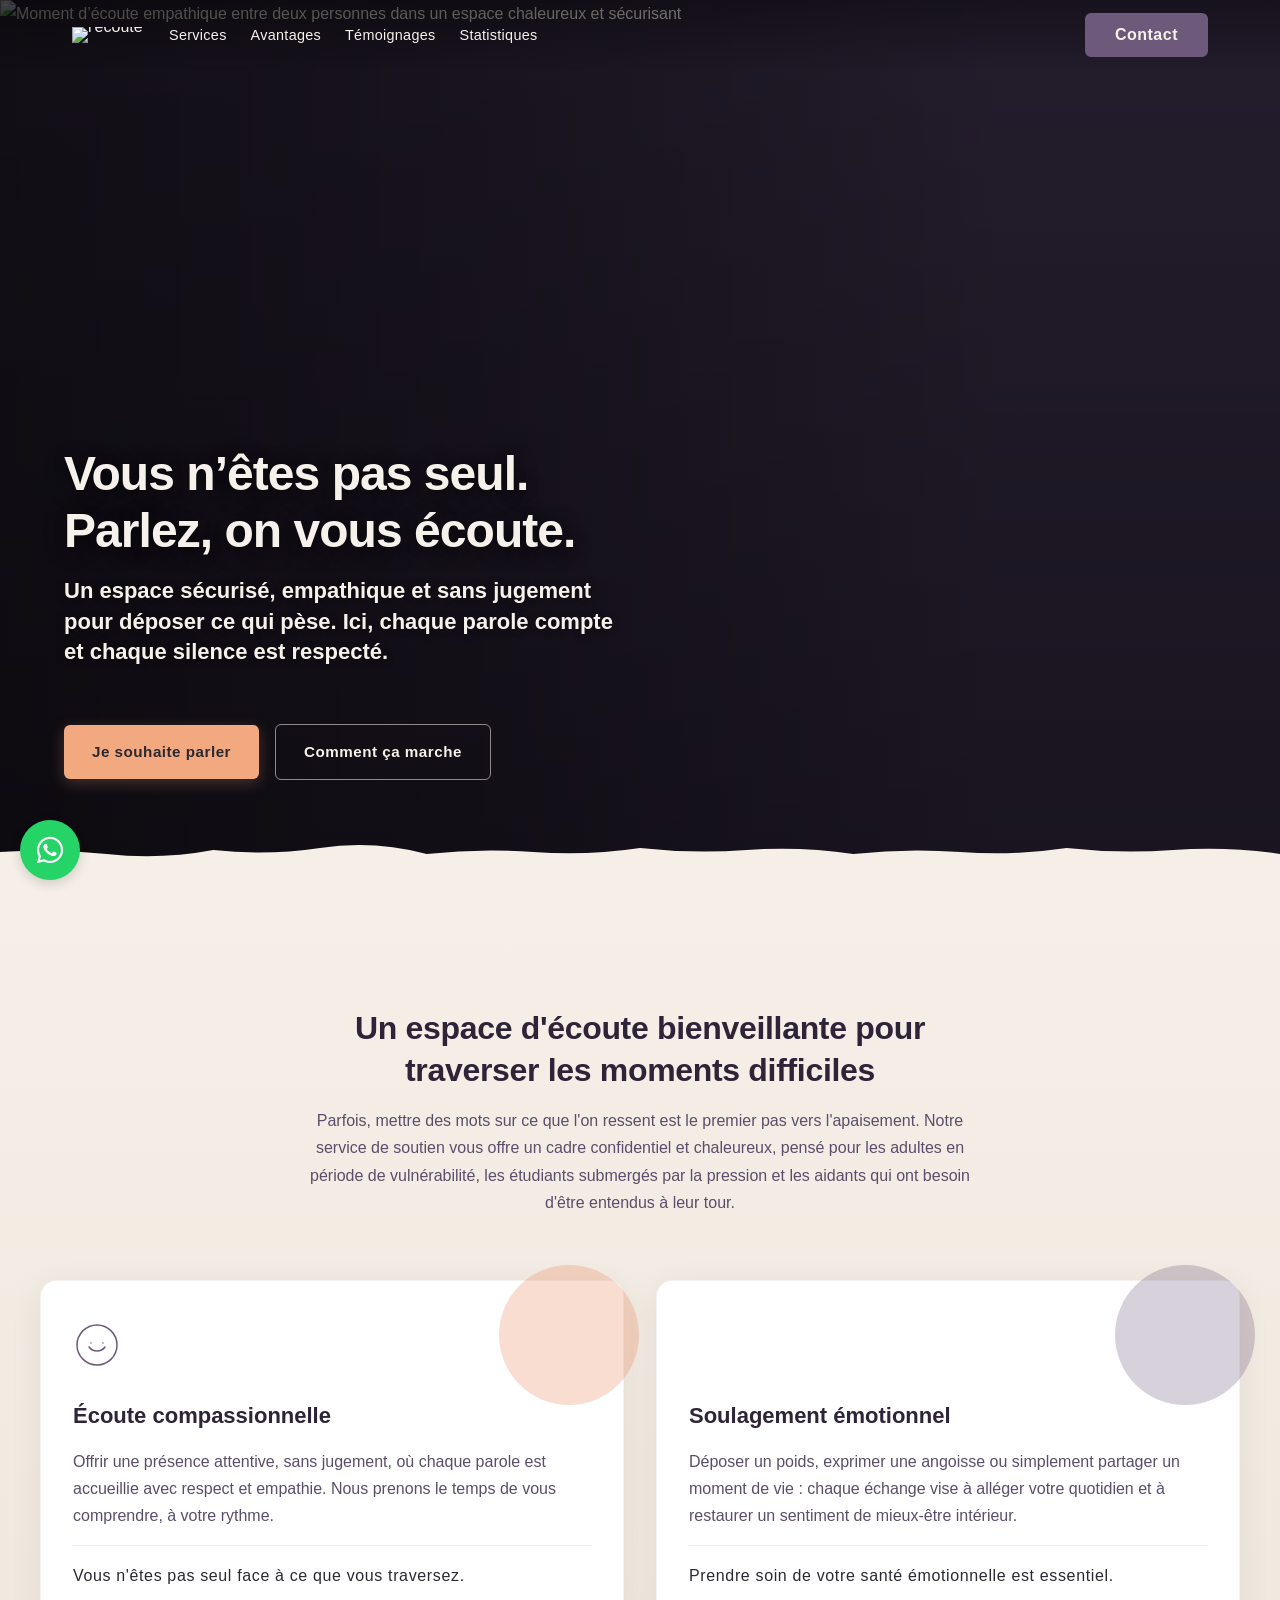
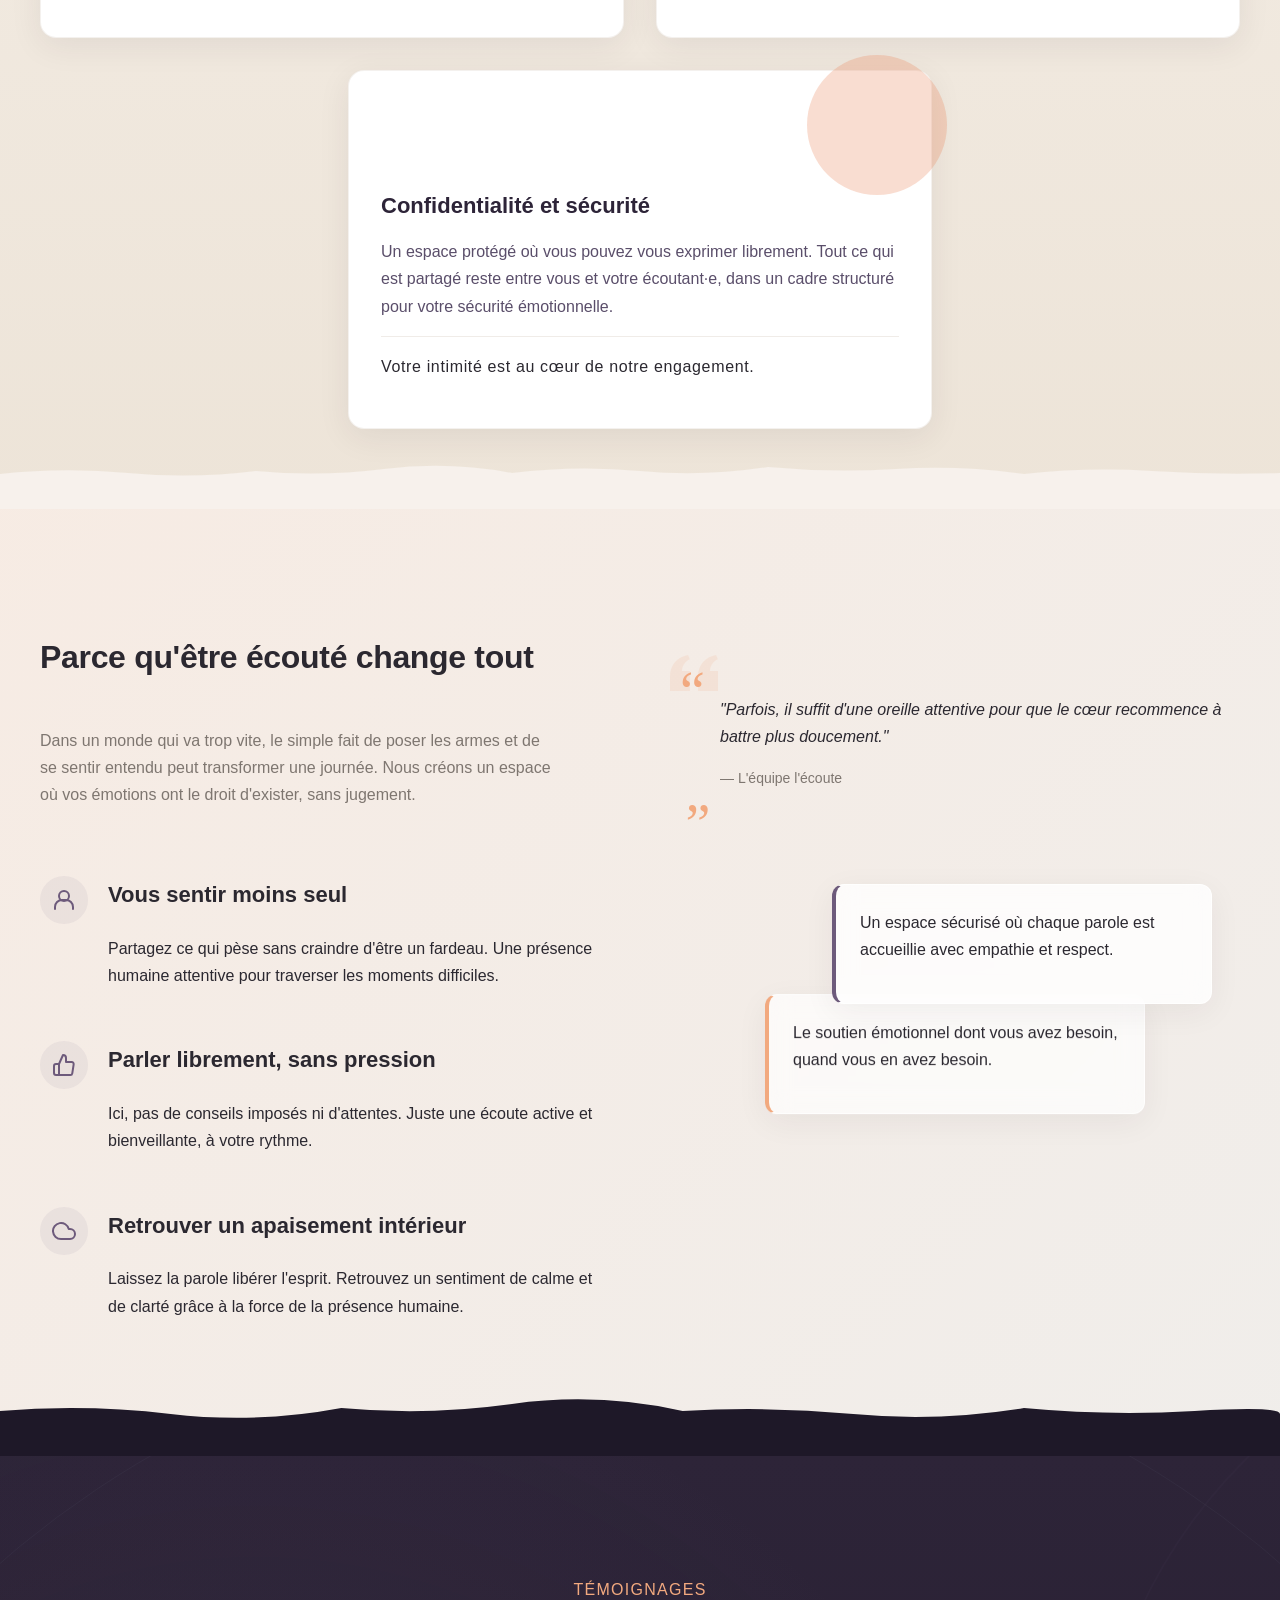
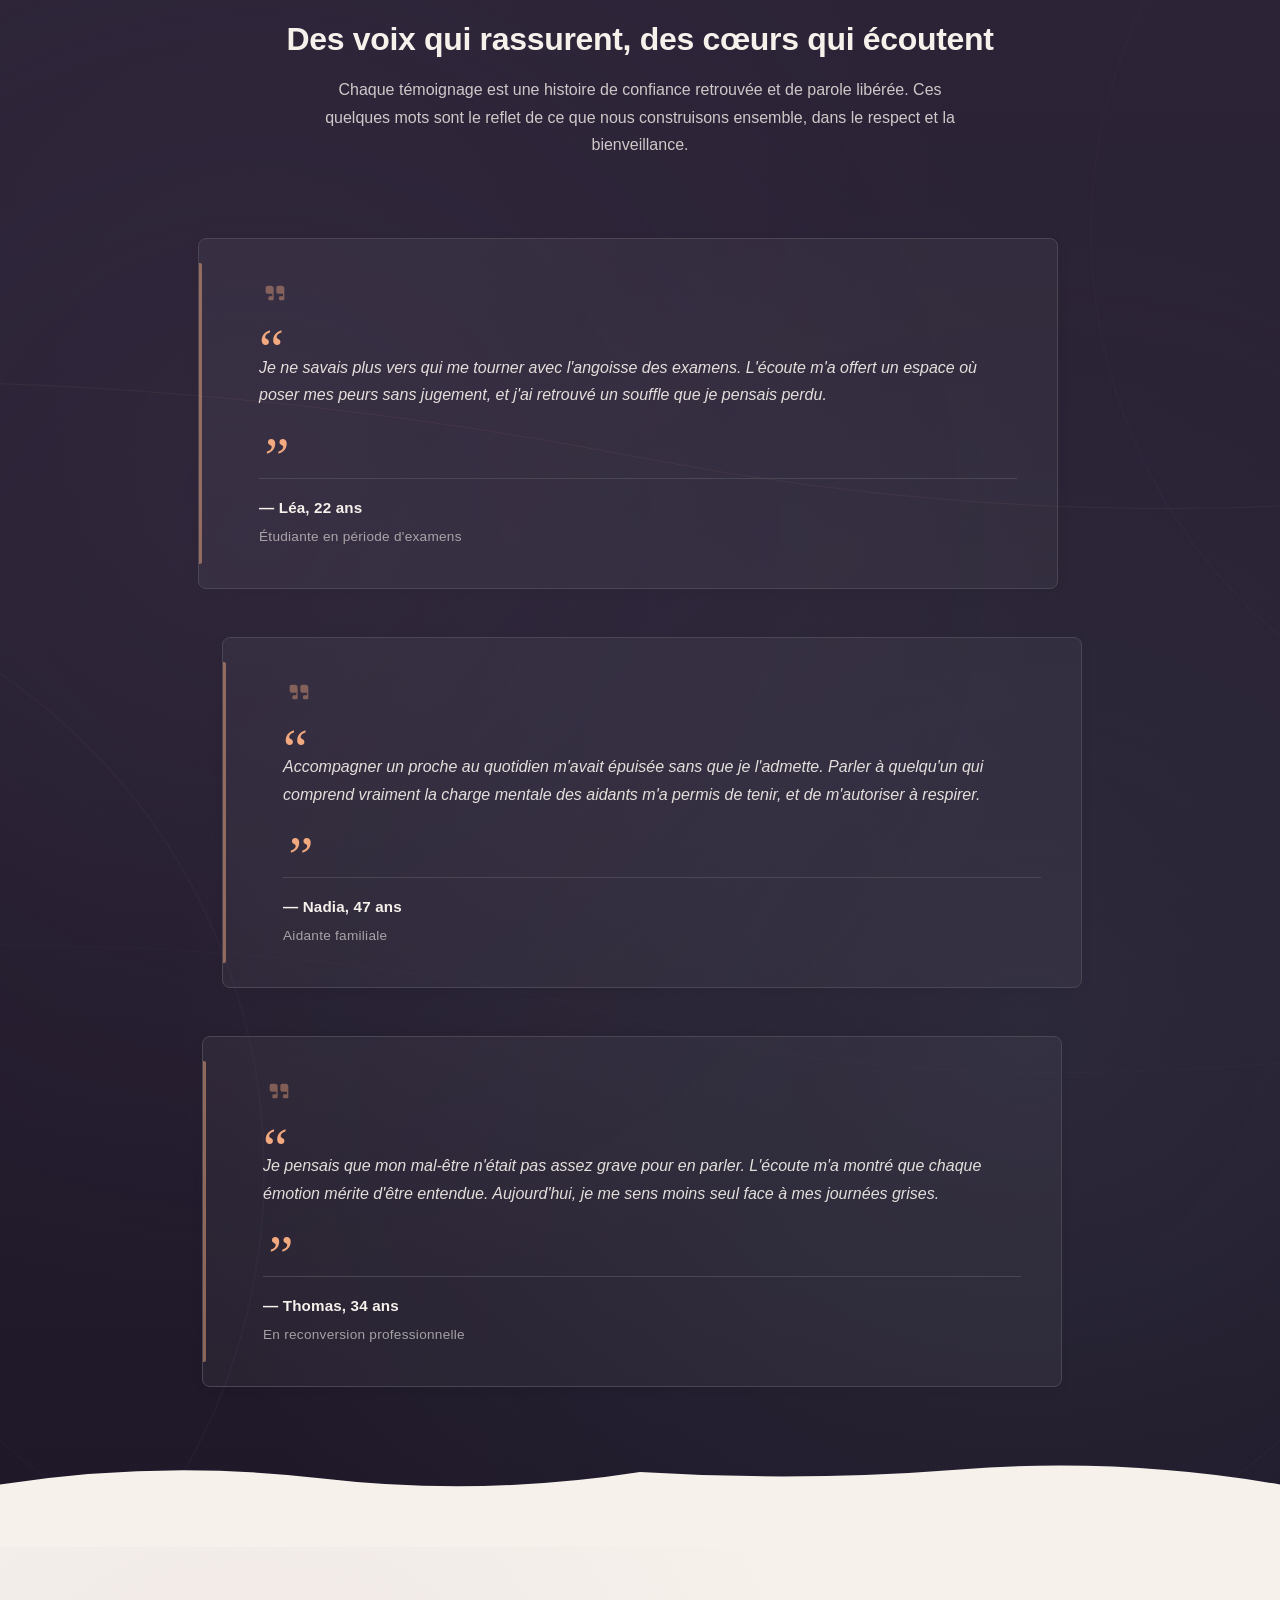
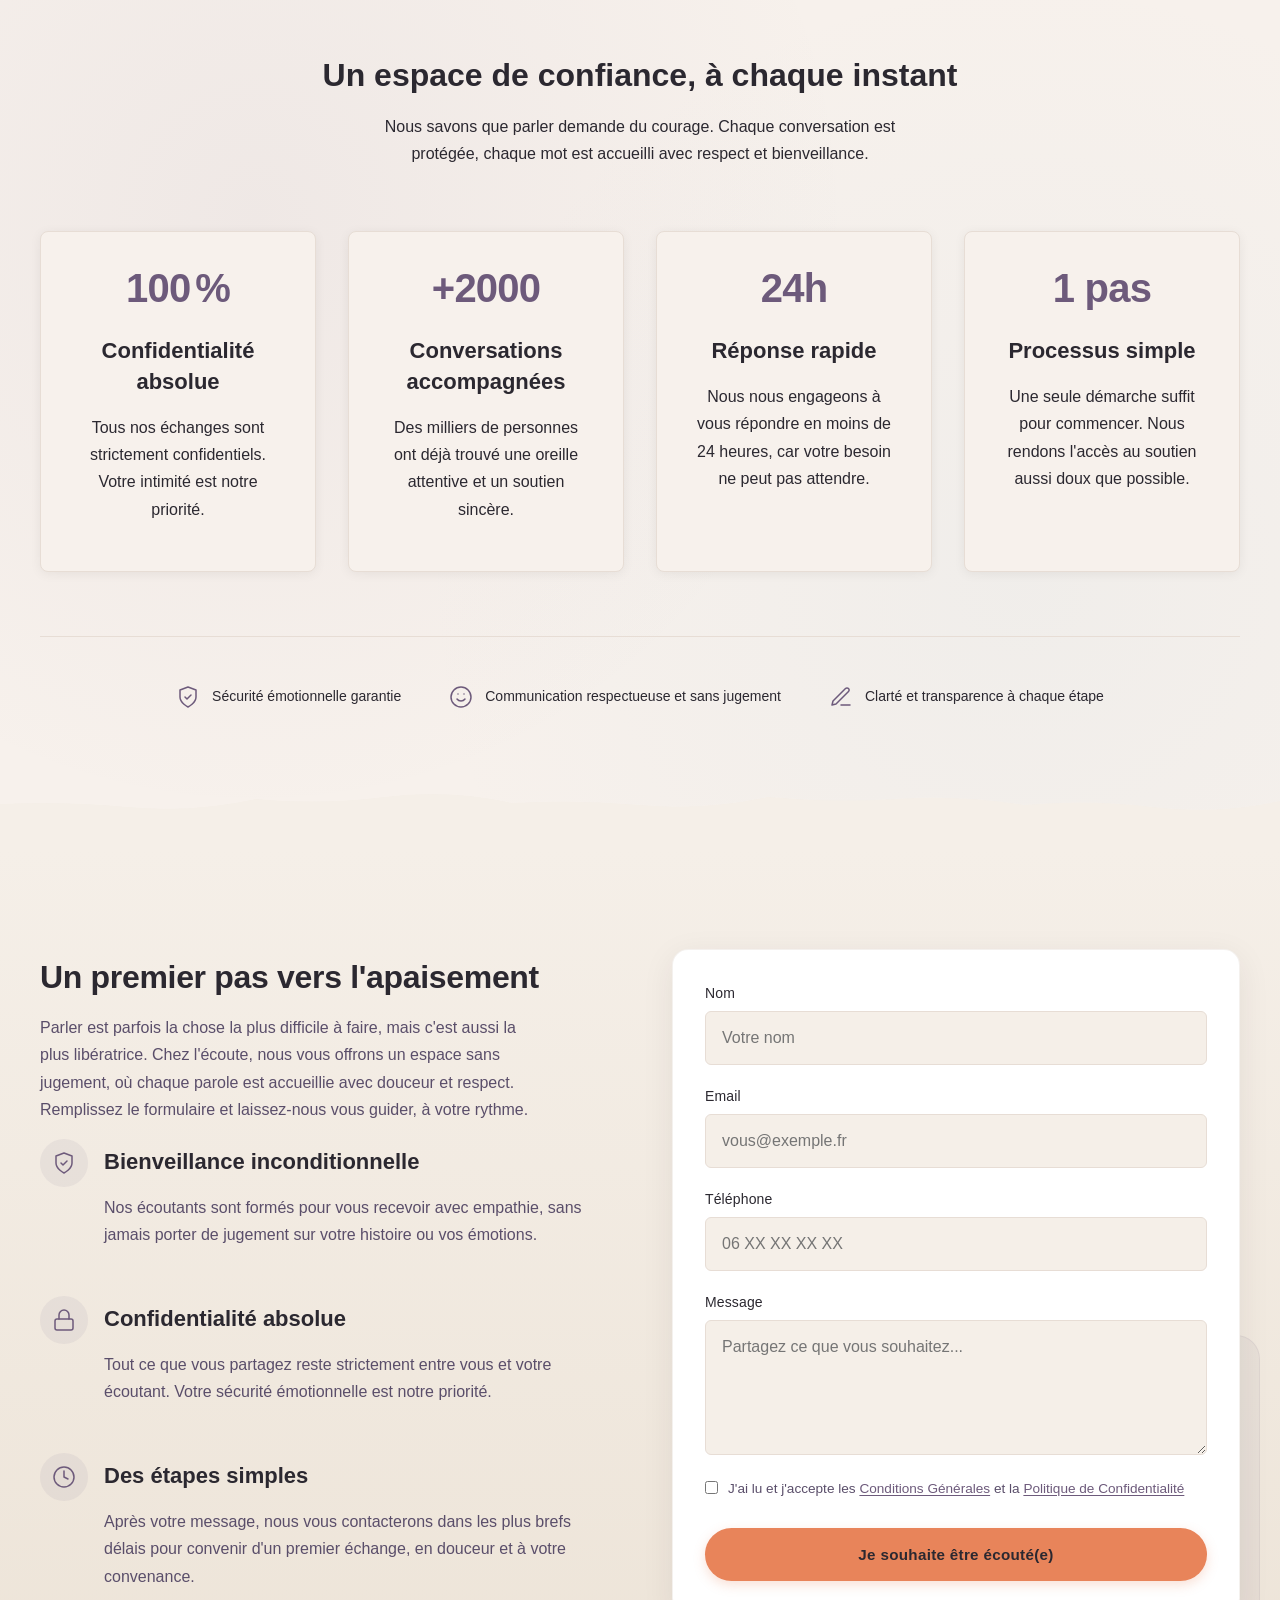
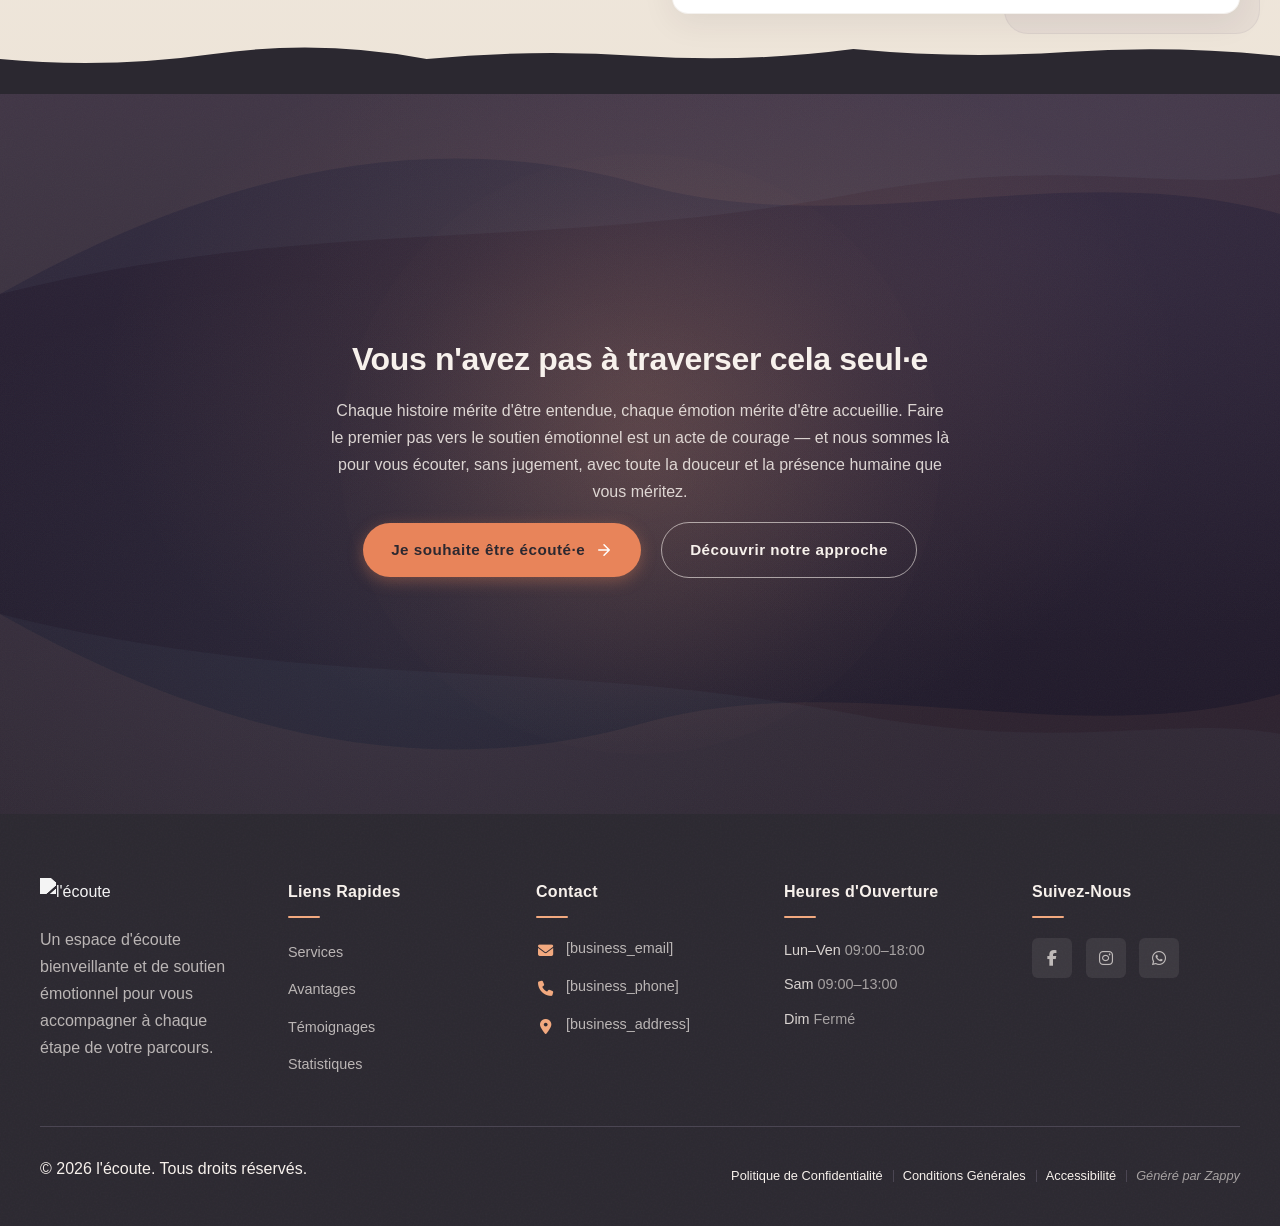
==== commit 9f5b95cc: "Incremental sync: 1 page(s) — update_icon" ====
--- a/public/index.html
+++ b/public/index.html
@@ -1 +1 @@
-<!doctype html><html lang="fr"><head><meta charset="UTF-8"><meta content="width=device-width,initial-scale=1" name="viewport"><meta content="index, follow" name="robots"><title>Trouvez du réconfort dès maintenant — l&#39;écoute</title><meta content="Un espace bienveillant pour parler de votre mal-être. Nos écoutants vous soutiennent avec empathie face à la dépression. Contactez-nous pour un soutien immédiat." name="description"><meta content="soutien émotionnel pour la dépression, soutien émotionnel sud-ouest, l'écoute, écoute bienveillante, parler à quelqu'un" name="keywords"><link href="/assets/favicon.ico" rel="icon" type="image/x-icon"><link href="/assets/favicon-16x16.png" rel="icon" type="image/png" sizes="16x16"><link href="/assets/favicon-32x32.png" rel="icon" type="image/png" sizes="32x32"><link href="/assets/favicon-48x48.png" rel="icon" type="image/png" sizes="48x48"><link href="/assets/favicon-192x192.png" rel="icon" type="image/png" sizes="192x192"><link href="/assets/favicon-512x512.png" rel="icon" type="image/png" sizes="512x512"><link href="/assets/apple-touch-icon.png" rel="apple-touch-icon"><script>!function(){"use strict";var t="35490012-a417-40e2-8e8a-f36aa3cb4848",e="https://api.zappy5.com/api/analytics/track",a=18e5,n=2592e6,o=!0,i=!0,r=!0;var s=function(){var e="zappy_visitor_"+t,a=null;try{if(a=localStorage.getItem(e)){var o=JSON.parse(a),i=Date.now();if(i-o.created<n)return o.lastSeen=i,localStorage.setItem(e,JSON.stringify(o)),o.id}}catch(t){console.warn("Zappy Analytics: LocalStorage not available")}var r="zv_"+Date.now()+"_"+Math.random().toString(36).substr(2,9);try{localStorage.setItem(e,JSON.stringify({id:r,created:Date.now(),lastSeen:Date.now()}))}catch(t){}return r}(),c=function(){var e="zappy_session_"+t,n=null;try{if(n=sessionStorage.getItem(e)){var o=JSON.parse(n),i=Date.now();if(i-o.timestamp<a)return o.timestamp=i,sessionStorage.setItem(e,JSON.stringify(o)),o.id}}catch(t){console.warn("Zappy Analytics: SessionStorage not available")}var r="zs_"+Date.now()+"_"+Math.random().toString(36).substr(2,9);try{sessionStorage.setItem(e,JSON.stringify({id:r,timestamp:Date.now()}))}catch(t){}return r}();function l(a,n){n=n||{};var o={website_id:t,event_type:a,page_path:window.location.pathname,referrer:document.referrer||"direct",visitor_id:s,session_id:c,metadata:n};if(navigator.sendBeacon){var i=new Blob([JSON.stringify(o)],{type:"application/json"});navigator.sendBeacon(e,i)}else fetch(e,{method:"POST",headers:{"Content-Type":"application/json"},body:JSON.stringify(o),keepalive:!0}).catch(function(t){console.warn("Zappy Analytics: Failed to track event",t)})}o&&l("pageview",{title:document.title,url:window.location.href}),i&&document.addEventListener("click",function(t){var e=t.target;if("BUTTON"===e.tagName||e.closest("button")){var a="BUTTON"===e.tagName?e:e.closest("button");l("click",{element:"button",text:a.textContent.trim().substring(0,100),id:a.id||null,class:a.className||null})}else if("A"===e.tagName||e.closest("a")){var n="A"===e.tagName?e:e.closest("a");l("navigation",{element:"link",text:n.textContent.trim().substring(0,100),href:n.href,external:n.hostname!==window.location.hostname})}},!0),r&&document.addEventListener("submit",function(t){var e=t.target;l("form_submit",{form_id:e.id||null,form_name:e.name||null,form_action:e.action||null,form_method:e.method||"GET"})},!0);var m=Date.now();window.addEventListener("beforeunload",function(){l("page_unload",{time_on_page:Math.floor((Date.now()-m)/1e3),page_path:window.location.pathname})}),window.zappyAnalytics={track:l,getVisitorId:function(){return s},getSessionId:function(){return c}}}()</script><meta content="Trouvez du réconfort dès maintenant — l&#39;écoute" property="og:title"><meta content="Un espace bienveillant pour parler de votre mal-être. Nos écoutants vous soutiennent avec empathie face à la dépression. Contactez-nous pour un soutien immédiat." property="og:description"><meta content="summary_large_image" name="twitter:card"><meta content="Trouvez du réconfort dès maintenant — l&#39;écoute" name="twitter:title"><meta content="Un espace bienveillant pour parler de votre mal-être. Nos écoutants vous soutiennent avec empathie face à la dépression. Contactez-nous pour un soutien immédiat." name="twitter:description"><meta content="website" property="og:type"><meta content="en_US" property="og:locale"><link href="https://cdnjs.cloudflare.com/ajax/libs/font-awesome/6.4.0/css/all.min.css" rel="stylesheet"><style>.skip-link{position:absolute;top:0;left:0;transform:translateY(-200%);padding:12px 18px;background:var(--bg-dark,#1a1a1a);color:var(--text-light,#fff);font-weight:600;border-radius:0 0 8px 0;z-index:10000}.skip-link:focus{transform:none;outline:2px solid var(--ring,#fff);outline-offset:2px}:focus-visible{outline:2px solid var(--ring,currentColor);outline-offset:3px}</style><link href="/assets/favicon.ico" rel="icon" type="image/x-icon"><link href="/assets/favicon-16x16.png" rel="icon" type="image/png" sizes="16x16"><link href="/assets/favicon-32x32.png" rel="icon" type="image/png" sizes="32x32"><link href="/assets/favicon-48x48.png" rel="icon" type="image/png" sizes="48x48"><link href="/assets/favicon-192x192.png" rel="icon" type="image/png" sizes="192x192"><link href="/assets/favicon-512x512.png" rel="icon" type="image/png" sizes="512x512"><link href="/assets/apple-touch-icon.png" rel="apple-touch-icon"><link href="https://cdn.jsdelivr.net/npm/vanilla-cookieconsent@3/dist/cookieconsent.css" rel="stylesheet"><script src="https://cdn.jsdelivr.net/npm/vanilla-cookieconsent@3/dist/cookieconsent.umd.js"></script><script src="https://cdn.jsdelivr.net/gh/mickidum/acc_toolbar/acctoolbar/acctoolbar.min.js"></script><link href="/styles.css" rel="stylesheet"><script>window.ZAPPY_WEBSITE_ID="35490012-a417-40e2-8e8a-f36aa3cb4848",window.ZAPPY_API_BASE="https://api.zappy5.com"</script><style id="zappy-dropdown-submenu-styles">#navMenu li:has(.sub-menu),.nav-menu li:has(.sub-menu),.navbar li:has(.sub-menu),nav li:has(.sub-menu){position:relative}#navMenu .sub-menu,.nav-menu .sub-menu,.navbar .sub-menu,nav .sub-menu{display:block!important;position:absolute!important;top:100%;left:0;min-width:220px;background:#fff;border-radius:8px;box-shadow:0 8px 25px rgba(0,0,0,.15);padding:8px 0;opacity:0;visibility:hidden;transform:translateY(10px);transition:all .3s ease;z-index:1000;list-style:none;pointer-events:none}#navMenu li:hover>.sub-menu,.nav-menu li:hover>.sub-menu,.navbar li:hover>.sub-menu,nav li:hover>.sub-menu{opacity:1!important;visibility:visible!important;transform:translateY(0)!important;pointer-events:auto!important}.sub-menu li{list-style:none;margin:0;padding:0}.sub-menu a{display:block!important;padding:10px 16px!important;color:var(--text-dark,#333)!important;font-weight:500;text-decoration:none;white-space:nowrap;transition:background-color .2s}.sub-menu .zappy-nav-child>a{padding-left:28px!important;font-size:.9em!important;opacity:.85!important}[dir=rtl] .sub-menu .zappy-nav-child>a,html[lang=ar] .sub-menu .zappy-nav-child>a,html[lang=he] .sub-menu .zappy-nav-child>a{padding-left:10px!important;padding-right:28px!important}.sub-menu .zappy-nav-parent>a{font-weight:600!important}.sub-menu a:hover{background-color:#f5f5f5}[dir=rtl] .nav-menu .sub-menu,[dir=rtl] .navbar .sub-menu,[dir=rtl] nav .sub-menu,html[lang=ar] .nav-menu .sub-menu,html[lang=ar] .navbar .sub-menu,html[lang=ar] nav .sub-menu,html[lang=he] .nav-menu .sub-menu,html[lang=he] .navbar .sub-menu,html[lang=he] nav .sub-menu{left:auto!important;right:0!important}.sub-menu:empty,.sub-menu:not(:has(li)):not(:has(> a)),.sub-menu:not(:has(li:not(.zappy-hidden-menu-item))):not(:has(> a)){display:none!important;opacity:0!important;visibility:hidden!important;pointer-events:none!important}li:has(.menu-group-title):hover>.sub-menu{opacity:1!important;visibility:visible!important;transform:translateY(0)!important;pointer-events:auto!important}#navMenu>li>.menu-group-title,.nav-menu>li>.menu-group-title{display:inline-block;padding:.5rem 1rem;cursor:default;user-select:none}@media (max-width:768px){#navMenu .sub-menu,.nav-menu .sub-menu,.navbar .sub-menu,nav .sub-menu{position:static!important;transform:none!important;box-shadow:none!important;background:0 0!important;max-height:0;overflow:hidden;opacity:0;visibility:hidden;transition:max-height .3s ease,opacity .3s ease;padding:0!important;border-radius:0!important}#navMenu .sub-menu.mobile-expanded,.nav-menu .sub-menu.mobile-expanded,.navbar .sub-menu.mobile-expanded{max-height:none!important;overflow-y:visible!important;opacity:1!important;visibility:visible!important;padding:8px 0 8px 16px!important}[dir=rtl] .sub-menu.mobile-expanded,html[lang=he] .sub-menu.mobile-expanded{padding:8px 16px 8px 0!important}#navMenu li:hover>.sub-menu,.nav-menu li:hover>.sub-menu,.navbar li:hover>.sub-menu,nav li:hover>.sub-menu{opacity:0;visibility:hidden;pointer-events:none}#navMenu li>.sub-menu.mobile-expanded,.nav-menu li>.sub-menu.mobile-expanded,.navbar li>.sub-menu.mobile-expanded,nav li>.sub-menu.mobile-expanded{opacity:1!important;visibility:visible!important;pointer-events:auto!important}#navMenu li:has(.sub-menu),.nav-menu li:has(.sub-menu),.navbar li:has(.sub-menu),nav li:has(.sub-menu){display:flex!important;flex-wrap:wrap!important;align-items:center!important;position:relative!important;min-height:44px!important}#navMenu li:has(.sub-menu)>a,.nav-menu li:has(.sub-menu)>a,.navbar li:has(.sub-menu)>a,nav li:has(.sub-menu)>a{flex:1!important;min-width:0!important}#navMenu li:has(.sub-menu)>.menu-group-title,.nav-menu li:has(.sub-menu)>.menu-group-title,.navbar li:has(.sub-menu)>.menu-group-title,nav li:has(.sub-menu)>.menu-group-title{flex:1!important;min-width:0!important;padding:0!important;line-height:inherit!important}#navMenu li:has(.sub-menu)>.sub-menu,.nav-menu li:has(.sub-menu)>.sub-menu,.navbar li:has(.sub-menu)>.sub-menu,nav li:has(.sub-menu)>.sub-menu{flex-basis:100%!important;width:100%!important}#navMenu li:has(.sub-menu)>a [class*=arrow],#navMenu li:has(.sub-menu)>a [class*=chevron],.nav-menu li:has(.sub-menu)>a .fa-angle-down,.nav-menu li:has(.sub-menu)>a .fa-chevron-down,.nav-menu li:has(.sub-menu)>a [class*=arrow],.nav-menu li:has(.sub-menu)>a [class*=chevron],nav li:has(.sub-menu)>a [class*=arrow],nav li:has(.sub-menu)>a [class*=chevron]{display:none!important;visibility:hidden!important}.mobile-submenu-toggle{display:flex!important;align-items:center!important;justify-content:center!important;width:44px!important;height:auto!important;background:0 0!important;border:none!important;cursor:pointer!important;color:var(--text-light)!important;position:static!important;flex-shrink:0!important;align-self:stretch!important;z-index:2!important;padding:0!important;margin:0!important}.mobile-submenu-toggle::after{content:''!important;width:0!important;height:0!important;border-left:6px solid transparent!important;border-right:6px solid transparent!important;border-top:7px solid currentColor!important;transition:transform .3s ease!important}.mobile-submenu-toggle.expanded::after{transform:rotate(180deg)!important}.sub-menu a{padding:10px 0!important;display:block!important;color:var(--text-light)!important;white-space:normal!important}.sub-menu .zappy-nav-child>a{padding-left:28px!important;font-size:.9em!important;opacity:.85!important}[dir=rtl] .sub-menu .zappy-nav-child>a,html[lang=ar] .sub-menu .zappy-nav-child>a,html[lang=he] .sub-menu .zappy-nav-child>a{padding-left:0!important;padding-right:28px!important}.sub-menu .zappy-nav-parent>a{font-weight:600!important}#navMenu.active,.nav-menu.active{max-width:100vw!important;overflow-x:hidden!important;box-sizing:border-box!important}.navbar .sub-menu li a,.zappy-products-dropdown .sub-menu a,nav.navbar .sub-menu li a{color:var(--text-light)!important}}@media (min-width:769px){.mobile-submenu-toggle{display:none!important}}</style><style id="zappy-widget-visibility">html[dir=rtl] .whatsapp-float{right:20px!important;left:auto!important}html:not([dir]) .whatsapp-float,html[dir=ltr] .whatsapp-float{left:20px!important;right:auto!important}html[dir=rtl] #mic-access-tool-general-button,html[dir=rtl] #mic-init-access-tool #mic-access-tool-general-button,html[dir=rtl] #mic-init-access-tool .mic-access-tool-general-button,html[dir=rtl] ._access-icon,html[dir=rtl] .mic-access-tool-general-button{left:20px!important;right:auto!important}html:not([dir]) #mic-access-tool-general-button,html:not([dir]) #mic-init-access-tool #mic-access-tool-general-button,html:not([dir]) #mic-init-access-tool .mic-access-tool-general-button,html:not([dir]) ._access-icon,html:not([dir]) .mic-access-tool-general-button,html[dir=ltr] #mic-access-tool-general-button,html[dir=ltr] #mic-init-access-tool #mic-access-tool-general-button,html[dir=ltr] #mic-init-access-tool .mic-access-tool-general-button,html[dir=ltr] ._access-icon,html[dir=ltr] .mic-access-tool-general-button{right:20px!important;left:auto!important}@media (max-width:768px){.whatsapp-float{display:flex!important}}@media (min-width:769px){.whatsapp-float{display:flex!important}}@media (max-width:768px){#mic-access-tool-general-button,#mic-init-access-tool #mic-access-tool-general-button,#mic-init-access-tool .mic-access-tool-general-button,._access-icon,.mic-access-tool-general-button{display:flex!important;visibility:visible!important;opacity:1!important;pointer-events:auto!important}#mic-access-tool-box.opened-mic-access-tool,#mic-init-access-tool #mic-access-tool-box.opened-mic-access-tool,.mic-access-tool-box.opened-mic-access-tool{visibility:visible!important;opacity:1!important;pointer-events:auto!important}}@media (min-width:769px){#mic-access-tool-general-button,#mic-init-access-tool #mic-access-tool-general-button,#mic-init-access-tool .mic-access-tool-general-button,._access-icon,.mic-access-tool-general-button{display:flex!important;visibility:visible!important;opacity:1!important;pointer-events:auto!important}#mic-access-tool-box.opened-mic-access-tool,#mic-init-access-tool #mic-access-tool-box.opened-mic-access-tool,.mic-access-tool-box.opened-mic-access-tool{visibility:visible!important;opacity:1!important;pointer-events:auto!important}}</style></head><body><a href="#main" class="skip-link">Skip to main content</a><nav class="navbar"><button class="mobile-toggle" aria-label="Menu" id="mobileToggle"><svg viewBox="0 0 24 24" fill="none" class="hamburger-icon" height="24" width="24"><path d="M3 12h18M3 6h18M3 18h18" stroke="currentColor" stroke-width="2" stroke-linecap="round"></path></svg> <svg viewBox="0 0 24 24" fill="none" class="close-icon" height="24" width="24" style="display:none"><path d="M18 6L6 18M6 6l12 12" stroke="currentColor" stroke-width="2" stroke-linecap="round"></path></svg></button> <button class="phone-header-btn" aria-label="Call" data-phone="[business_phone]"><svg viewBox="0 0 24 24" fill="currentColor" width="20" height="20"><path d="M22 16.92v3a2 2 0 0 1-2.18 2 19.79 19.79 0 0 1-8.63-3.07 19.5 19.5 0 0 1-6-6 19.79 19.79 0 0 1-3.07-8.67A2 2 0 0 1 4.11 2h3a2 2 0 0 1 2 1.72 12.84 12.84 0 0 0 .7 2.81 2 2 0 0 1-.45 2.11L8.09 9.91a16 16 0 0 0 6 6l1.27-1.27a2 2 0 0 1 2.11-.45 12.84 12.84 0 0 0 2.81.7A2 2 0 0 1 22 16.92z"></path></svg></button><div class="nav-container"><div class="nav-brand"><a href="/" class="logo-link"><img alt="l'écoute" class="logo" src="/assets/site-accueil-image-1.webp"></a></div><ul class="nav-menu" id="navMenu"><li><a href="#services">Services</a></li><li><a href="#benefits">Avantages</a></li><li><a href="#testimonials">Témoignages</a></li><li><a href="#stats">Statistiques</a></li><li class="mobile-contact-link nav-cta-mobile-item"><a href="#contact" class="nav-cta-btn">Contact</a></li></ul><div class="nav-cta-container"><a href="#contact" class="nav-cta-btn">Contact</a></div></div></nav><script>window.addEventListener("load",function(){const e=document.querySelector(".navbar, nav, header");if(!e)return void console.log("[Navbar] Navbar element not found");let t=document.getElementById("mobileToggle")||document.querySelector(".mobile-toggle")||document.querySelector(".hamburger")||document.querySelector(".hamburger-menu")||document.querySelector(".menu-toggle")||document.querySelector(".burger-menu")||document.querySelector('[aria-label="Menu"]')||document.querySelector('[aria-label="תפריט"]');const o=document.querySelector(".phone-header-btn"),n=window.getComputedStyle(e);let r=n.backgroundColor;if(console.log("[Navbar] Initial navbar background:",r),"transparent"===r||"rgba(0, 0, 0, 0)"===r||r.startsWith("rgba")&&r.includes(", 0)")){const e=n.backgroundImage;if(e&&"none"!==e)console.log("[Navbar] Navbar has background image/gradient, using dark text"),r="rgb(240, 240, 240)";else{const e=window.getComputedStyle(document.body).backgroundColor;console.log("[Navbar] Navbar transparent, using body background:",e),r=e}}const a=r.match(/\d+/g);if(a&&a.length>=3){const e=(.299*parseInt(a[0])+.587*parseInt(a[1])+.114*parseInt(a[2]))/255;console.log("[Navbar] Mobile button colors preserved from Claude CSS (luminance:",e.toFixed(2)+")");const n=document.createElement("style");n.id="zappy-mobile-nav-fix";document.documentElement.lang;document.documentElement.dir,n.textContent='\n        /* Hide mobile buttons on desktop, show only on mobile */\n        @media (min-width: 769px) {\n          .mobile-toggle,\n          .phone-header-btn {\n            display: none !important;\n          }\n        }\n        \n        /* Show and position mobile buttons correctly on mobile */\n        @media (max-width: 768px) {\n          .navbar,\n          nav.navbar {\n            min-height: 70px !important;\n          }\n\n          .mobile-toggle,\n          .phone-header-btn {\n            position: absolute !important;\n            top: 0 !important;\n            bottom: 0 !important;\n            margin-top: auto !important;\n            margin-bottom: auto !important;\n            transform: none !important;\n            z-index: 1001 !important;\n            display: flex !important;\n            align-items: center !important;\n            justify-content: center !important;\n            width: 36px !important;\n            height: 36px !important;\n            border-radius: 50% !important;\n            border: none !important;\n            cursor: pointer !important;\n            padding: 6px !important;\n            background: none !important;\n            color: var(--nav-text, var(--text-light)) !important;\n            touch-action: manipulation !important;\n            -webkit-tap-highlight-color: transparent !important;\n          }\n\n          html[data-zappy-site-type="ecommerce"] .phone-header-btn,\n          body[data-zappy-site-type="ecommerce"] .phone-header-btn,\n          html[data-zappy-site-type="ecommerce"] header .phone-header-btn,\n          html[data-zappy-site-type="ecommerce"] nav .phone-header-btn {\n            display: none !important;\n            visibility: hidden !important;\n            width: 0 !important;\n            height: 0 !important;\n            min-width: 0 !important;\n            overflow: hidden !important;\n          }\n          \n          /* LTR positioning (default): hamburger LEFT, phone RIGHT */\n          html:not([dir="rtl"]):not([lang="he"]):not([lang="ar"]) .mobile-toggle,\n          html[dir="ltr"] .mobile-toggle {\n            left: 12px !important;\n            right: auto !important;\n          }\n          html:not([dir="rtl"]):not([lang="he"]):not([lang="ar"]) .phone-header-btn,\n          html[dir="ltr"] .phone-header-btn {\n            right: 12px !important;\n            left: auto !important;\n          }\n          \n          /* RTL positioning: hamburger RIGHT, phone LEFT */\n          html[dir="rtl"] .mobile-toggle,\n          html[lang="he"] .mobile-toggle,\n          html[lang="ar"] .mobile-toggle {\n            right: 12px !important;\n            left: auto !important;\n          }\n          html[dir="rtl"] .phone-header-btn,\n          html[lang="he"] .phone-header-btn,\n          html[lang="ar"] .phone-header-btn {\n            left: 12px !important;\n            right: auto !important;\n          }\n          \n          /* CRITICAL: Ensure nav-container has min-height on mobile */\n          /* All children are positioned absolutely/fixed on mobile, so height:auto collapses to 0 */\n          .nav-container {\n            min-height: 70px !important;\n            position: relative !important;\n          }\n          \n          /* Ensure SVG icons are properly sized and inherit color */\n          .mobile-toggle svg,\n          .phone-header-btn svg {\n            width: 24px !important;\n            height: 24px !important;\n            /* Don\'t force display - let JavaScript control hamburger/close toggle */\n          }\n          \n          /* Reset nav-cta-container on mobile - remove desktop box-shadow/padding */\n          /* that creates a visible ghost box when CTA button is hidden */\n          .nav-cta-container {\n            box-shadow: none !important;\n            padding: 0 !important;\n          }\n          \n          /* Hide nav-cta-container entirely on mobile when there\'s no lang-switcher */\n          /* (only the CTA button is inside, and it\'s hidden on mobile) */\n          .nav-cta-container:not(:has(.lang-switcher)) {\n            display: none !important;\n          }\n          \n          /* CRITICAL: Prevent hero image fade gradient from bleeding over headline text */\n          /* The .image-fade-gradient has bottom: -30px (extends below parent) */\n          /* On mobile stacked layout, this overlaps the h1 text below the image */\n          .hero-image-column {\n            overflow: hidden !important;\n          }\n          .image-fade-gradient {\n            bottom: 0 !important;\n          }\n          \n          /* Hide desktop language switcher on mobile - hamburger menu handles it */\n          /* High specificity to override stored CSS */\n          .lang-switcher,\n          .nav-cta-container .lang-switcher,\n          .nav-container .lang-switcher,\n          .navbar .lang-switcher,\n          .navbar .nav-cta-container .lang-switcher {\n            display: none !important;\n          }\n        }\n      ';const r=document.getElementById("zappy-mobile-nav-fix");r&&r.remove(),document.head.appendChild(n),console.log("[Navbar] Critical CSS injected for mobile nav positioning");const i=window.innerWidth<=768;if(t){const e=t.querySelector(".hamburger-icon"),o=t.querySelector(".close-icon");e&&(e.style.setProperty("width","24px","important"),e.style.setProperty("height","24px","important"),e.style.setProperty("display","block","important")),o&&(o.style.setProperty("width","24px","important"),o.style.setProperty("height","24px","important"),o.style.setProperty("display","none","important")),i?(t.style.setProperty("position","absolute","important"),t.style.setProperty("top","0","important"),t.style.setProperty("bottom","0","important"),t.style.setProperty("margin-top","auto","important"),t.style.setProperty("margin-bottom","auto","important"),t.style.setProperty("transform","none","important"),t.style.setProperty("z-index","1001","important"),t.style.removeProperty("left"),t.style.removeProperty("right"),console.log("[Navbar] Mobile toggle positioning applied (mobile viewport)")):(t.style.removeProperty("position"),t.style.removeProperty("top"),t.style.removeProperty("transform"),t.style.removeProperty("z-index"),t.style.removeProperty("left"),t.style.removeProperty("right"),console.log("[Navbar] Desktop viewport - cleared mobile toggle inline positioning"))}if(o){const e=o.querySelector("svg");e&&(e.style.width="24px",e.style.height="24px",e.setAttribute("width","24"),e.setAttribute("height","24")),i?(o.style.setProperty("position","absolute","important"),o.style.setProperty("top","0","important"),o.style.setProperty("bottom","0","important"),o.style.setProperty("margin-top","auto","important"),o.style.setProperty("margin-bottom","auto","important"),o.style.setProperty("transform","none","important"),o.style.setProperty("z-index","1001","important"),o.style.removeProperty("left"),o.style.removeProperty("right"),console.log("[Navbar] Phone button positioning applied (mobile viewport)")):(o.style.removeProperty("position"),o.style.removeProperty("top"),o.style.removeProperty("transform"),o.style.removeProperty("z-index"),o.style.removeProperty("left"),o.style.removeProperty("right"),console.log("[Navbar] Desktop viewport - cleared phone button inline positioning"))}}else console.log("[Navbar] Could not parse background color:",r);t=document.getElementById("mobileToggle")||document.querySelector(".mobile-toggle")||document.querySelector(".hamburger")||document.querySelector(".hamburger-menu")||document.querySelector(".menu-toggle")||document.querySelector(".burger-menu")||document.querySelector('[aria-label="Menu"]')||document.querySelector('[aria-label="תפריט"]');const i=document.getElementById("navMenu")||document.querySelector(".nav-menu")||document.querySelector(".nav-links")||document.querySelector("nav ul:not(.submenu)");if(!t||!i)return void console.log("[Navbar] Mobile toggle or menu not found:",{toggle:!!t,menu:!!i});i.id||(i.id="navMenu"),console.log("[Navbar] Initializing mobile menu...");const l=t.cloneNode(!0);t.parentNode.replaceChild(l,t);var s=0;function p(e){var t=Date.now();t-s<300||(s=t,function(e){e.preventDefault(),e.stopPropagation();const t=l.querySelector(".hamburger-icon"),o=l.querySelector(".close-icon");i.classList.contains("active")?(i.classList.remove("active"),t&&t.style.setProperty("display","block","important"),o&&o.style.setProperty("display","none","important"),document.body.style.overflow="",document.body.classList.remove("menu-open"),console.log("[Navbar] Menu closed")):(i.classList.add("active"),t&&t.style.setProperty("display","none","important"),o&&o.style.setProperty("display","block","important"),document.body.style.overflow="hidden",document.body.classList.add("menu-open"),console.log("[Navbar] Menu opened"))}(e))}l.addEventListener("click",p),l.addEventListener("touchend",p),document.addEventListener("keydown",function(e){if(("Escape"===e.key||"Esc"===e.key)&&i.classList.contains("active")){const e=l.querySelector(".hamburger-icon"),t=l.querySelector(".close-icon");i.classList.remove("active"),e&&e.style.setProperty("display","block","important"),t&&t.style.setProperty("display","none","important"),document.body.style.overflow="",document.body.classList.remove("menu-open"),console.log("[Navbar] Menu closed (Escape)")}}),i.querySelectorAll("a").forEach(function(e){e.addEventListener("click",function(){if("#"===this.getAttribute("href"))return;const e=l.querySelector(".hamburger-icon"),t=l.querySelector(".close-icon");i.classList.remove("active"),e&&e.style.setProperty("display","block","important"),t&&t.style.setProperty("display","none","important"),document.body.style.overflow="",document.body.classList.remove("menu-open"),console.log("[Navbar] Menu closed (link clicked)")})});var m=i.querySelectorAll(".dropdown-toggle");m.forEach(function(e){e.addEventListener("click",function(e){e.preventDefault(),e.stopPropagation();var t=this.closest(".nav-dropdown");t&&(t.parentNode.querySelectorAll(".nav-dropdown.open").forEach(function(e){e!==t&&e.classList.remove("open")}),t.classList.toggle("open"),console.log("[Navbar] Dropdown toggled:",t.classList.contains("open")?"open":"closed"))})}),document.addEventListener("click",function(e){e.target.closest(".nav-dropdown")||document.querySelectorAll(".nav-dropdown.open").forEach(function(e){e.classList.remove("open")})}),console.log("[Navbar] Dropdown handlers initialized for "+m.length+" dropdowns"),o&&o.addEventListener("click",function(){const e=document.querySelectorAll('a[href^="tel:"]'),t=e.length>0?e[0].getAttribute("href").replace("tel:",""):"[business_phone]";window.location.href="tel:"+t,console.log("[Navbar] Phone button clicked")}),console.log("[Navbar] Mobile menu initialized successfully")})</script><main id="main"><section class="accueil-hero-section" data-band-index="0" data-layout-spec="Accueil-hero" id="hero" data-hero-type="fullscreen-scrim"><div class="accueil-hero-section__bg-wrapper"><img alt="Moment d’écoute empathique entre deux personnes dans un espace chaleureux et sécurisant" class="accueil-hero-section__bg-image" src="/assets/site-accueil-hero-image-1.webp" data-context="A warm, intimate close-up photo of two people sitting in a softly lit room, one listening attentively while the other speaks, with calm expressions. The lighting is gentle with warm amber and plum tones, shot from a slight angle to create a feeling of safety and human connection. Shallow depth of field blurs the background into soft bokeh shapes." data-hero-bg="true" data-placeholder="accueil-hero-image-1" fetchpriority="high" height="600" loading="eager" width="1200"><div class="accueil-hero-section__scrim" aria-hidden="true"></div></div><div class="accueil-hero-section__content"><div class="accueil-hero-section__text-group"><h1 class="accueil-hero-section__headline">Vous n’êtes pas seul.<br>Parlez, on vous écoute.</h1><h3 class="accueil-hero-section__subtitle">Un espace sécurisé, empathique et sans jugement pour déposer ce qui pèse. Ici, chaque parole compte et chaque silence est respecté.</h3></div><div class="accueil-hero-section__cta-group"><a href="/contact" class="accueil-hero-section__cta accueil-hero-section__cta--primary">Je souhaite parler</a><a href="/notre-approche" class="accueil-hero-section__cta accueil-hero-section__cta--secondary">Comment ça marche</a></div></div><div class="accueil-hero-section__divider-wrapper" aria-hidden="true" data-no-icon-edit="true"><svg viewBox="0 0 1440 80" xmlns="http://www.w3.org/2000/svg" preserveAspectRatio="none"><path d="M0,80 L0,32 Q60,28 120,34 T240,30 Q300,36 360,28 T480,34 Q540,28 600,32 T720,28 Q780,34 840,30 T960,34 Q1020,28 1080,32 T1200,28 Q1260,34 1320,30 T1440,34 L1440,80 Z" fill="#F5EFE8"></path></svg></div></section><section class="accueil-services-section" data-band-index="1" data-layout-spec="Accueil-services" id="services"><div class="accueil-services-section__container"><div class="accueil-services-section__intro"><h2 class="accueil-services-section__heading">Un espace d'écoute bienveillante pour traverser les moments difficiles</h2><p class="accueil-services-section__subtitle">Parfois, mettre des mots sur ce que l'on ressent est le premier pas vers l'apaisement. Notre service de soutien vous offre un cadre confidentiel et chaleureux, pensé pour les adultes en période de vulnérabilité, les étudiants submergés par la pression et les aidants qui ont besoin d'être entendus à leur tour.</p></div><div class="accueil-services-section__grid zappy-preserve-css-grid" data-original-gap="32px" data-original-item-width="379" data-zappy-auto-grid="true" data-zappy-explicit-columns="true" id="zappy-auto-grid-1782724580724-l5fiyq" style="--zappy-grid-cols:repeat(auto-fit, minmax(min(100%, 379px), 1fr));grid-template-columns:repeat(auto-fit, minmax(min(100%, 379px), 1fr));display:grid;align-items:stretch !important"><article class="accueil-services-section__card zappy-grid-item-no-stretch" data-grid-item-index="0"><div class="accueil-services-section__card-backplate accueil-services-section__card-backplate--peach"></div><div class="accueil-services-section__card-content"><div class="accueil-services-section__card-icon" aria-hidden="true"><svg viewBox="0 0 48 48" fill="none" data-element-type="icon" data-icon-type="svg" xmlns="http://www.w3.org/2000/svg"><circle cx="24" cy="24" r="20" stroke="currentColor" stroke-width="1.5"></circle><path d="M16 26C16 26 19 30 24 30C29 30 32 26 32 26" stroke="currentColor" stroke-width="1.5" stroke-linecap="round"></path><path d="M18 22V22.01" stroke="currentColor" stroke-width="1.5" stroke-linecap="round"></path><path d="M30 22V22.01" stroke="currentColor" stroke-width="1.5" stroke-linecap="round"></path></svg></div><h3 class="accueil-services-section__card-title">Écoute compassionnelle</h3><p class="accueil-services-section__card-text">Offrir une présence attentive, sans jugement, où chaque parole est accueillie avec respect et empathie. Nous prenons le temps de vous comprendre, à votre rythme.</p><p class="accueil-services-section__card-reassurance" style="color:rgb(43, 40, 48) !important">Vous n'êtes pas seul face à ce que vous traversez.</p></div></article><article class="accueil-services-section__card zappy-grid-item-no-stretch" data-grid-item-index="1"><div class="accueil-services-section__card-backplate accueil-services-section__card-backplate--lavender"></div><div class="accueil-services-section__card-content"><div class="accueil-services-section__card-icon" aria-hidden="true"><svg viewBox="0 0 48 48" fill="none" data-element-type="icon" data-icon-type="svg" xmlns="http://www.w3.org/2000/svg"><path d="M24 10V38" stroke="currentColor" stroke-width="1.5" stroke-linecap="round"></path><path d="M14 20H34" stroke="currentColor" stroke-width="1.5" stroke-linecap="round"></path><circle cx="24" cy="24" r="20" stroke="currentColor" stroke-width="1.5"></circle></svg></div><h3 class="accueil-services-section__card-title">Soulagement émotionnel</h3><p class="accueil-services-section__card-text">Déposer un poids, exprimer une angoisse ou simplement partager un moment de vie : chaque échange vise à alléger votre quotidien et à restaurer un sentiment de mieux-être intérieur.</p><p class="accueil-services-section__card-reassurance" style="color:rgb(43, 40, 48) !important">Prendre soin de votre santé émotionnelle est essentiel.</p></div></article><article class="accueil-services-section__card zappy-grid-item-no-stretch" data-grid-item-index="2"><div class="accueil-services-section__card-backplate accueil-services-section__card-backplate--peach"></div><div class="accueil-services-section__card-content"><div class="accueil-services-section__card-icon" aria-hidden="true"><svg viewBox="0 0 48 48" fill="none" data-element-type="icon" data-icon-type="svg" xmlns="http://www.w3.org/2000/svg"><rect height="20" rx="3" width="24" x="12" y="14" stroke="currentColor" stroke-width="1.5"></rect><path d="M18 22H30" stroke="currentColor" stroke-width="1.5" stroke-linecap="round"></path><path d="M18 27H26" stroke="currentColor" stroke-width="1.5" stroke-linecap="round"></path><path d="M24 10V14" stroke="currentColor" stroke-width="1.5" stroke-linecap="round"></path></svg></div><h3 class="accueil-services-section__card-title">Confidentialité et sécurité</h3><p class="accueil-services-section__card-text">Un espace protégé où vous pouvez vous exprimer librement. Tout ce qui est partagé reste entre vous et votre écoutant·e, dans un cadre structuré pour votre sécurité émotionnelle.</p><p class="accueil-services-section__card-reassurance" style="color:rgb(43, 40, 48) !important">Votre intimité est au cœur de notre engagement.</p></div></article></div></div><div class="accueil-services-section__divider-wrapper"><svg viewBox="0 0 1200 80" xmlns="http://www.w3.org/2000/svg" preserveAspectRatio="none" aria-hidden="true" data-no-icon-edit="true"><path d="M0,80 L0,45 Q60,38 120,44 T240,42 Q300,48 360,40 T480,44 Q540,36 600,42 T720,38 Q780,44 840,40 T960,45 Q1020,38 1080,42 T1200,44 L1200,80 Z" fill="var(--bg-light)"></path></svg></div></section><section class="accueil-benefits-section" data-band-index="2" data-layout-spec="Accueil-benefits" id="benefits"><div class="accueil-benefits-section__container"><div class="benefits-start"><h2 class="benefits-start__headline">Parce qu'être écouté change tout</h2><p class="benefits-start__description">Dans un monde qui va trop vite, le simple fait de poser les armes et de se sentir entendu peut transformer une journée. Nous créons un espace où vos émotions ont le droit d'exister, sans jugement.</p><div class="benefits-list"><div class="benefit-item"><div class="benefit-item__icon"><svg viewBox="0 0 24 24" fill="none" data-element-type="icon" data-icon-type="svg" stroke="currentColor" stroke-linecap="round" stroke-linejoin="round" stroke-width="2" height="24" width="24"><circle cx="12" cy="8" r="5"></circle><path d="M3 21v-2a7 7 0 0 1 7-7h4a7 7 0 0 1 7 7v2"></path></svg></div><div class="benefit-item__content"><h3 class="benefit-item__title">Vous sentir moins seul</h3><p class="benefit-item__text">Partagez ce qui pèse sans craindre d'être un fardeau. Une présence humaine attentive pour traverser les moments difficiles.</p></div></div><div class="benefit-item"><div class="benefit-item__icon"><svg viewBox="0 0 24 24" fill="none" data-element-type="icon" data-icon-type="svg" stroke="currentColor" stroke-linecap="round" stroke-linejoin="round" stroke-width="2" height="24" width="24"><path d="M14 9V5a3 3 0 0 0-3-3l-4 9v11h11.28a2 2 0 0 0 2-1.7l1.38-9a2 2 0 0 0-2-2.3H14z"></path><path d="M7 22H4a2 2 0 0 1-2-2v-7a2 2 0 0 1 2-2h3"></path></svg></div><div class="benefit-item__content"><h3 class="benefit-item__title">Parler librement, sans pression</h3><p class="benefit-item__text">Ici, pas de conseils imposés ni d'attentes. Juste une écoute active et bienveillante, à votre rythme.</p></div></div><div class="benefit-item"><div class="benefit-item__icon"><svg viewBox="0 0 24 24" fill="none" data-element-type="icon" data-icon-type="svg" stroke="currentColor" stroke-linecap="round" stroke-linejoin="round" stroke-width="2" height="24" width="24"><path d="M18 10h-1.26A8 8 0 1 0 9 20h9a5 5 0 0 0 0-10z"></path></svg></div><div class="benefit-item__content"><h3 class="benefit-item__title">Retrouver un apaisement intérieur</h3><p class="benefit-item__text">Laissez la parole libérer l'esprit. Retrouvez un sentiment de calme et de clarté grâce à la force de la présence humaine.</p></div></div></div></div><div class="benefits-end"><blockquote class="benefits-quote"><svg viewBox="0 0 24 24" fill="currentColor" data-element-type="icon" data-icon-type="svg" class="benefits-quote__mark" height="48" width="48" opacity="0.15"><path d="M14.017 21v-7.391c0-5.704 3.731-9.57 8.983-10.609l.995 2.151c-2.432.917-3.995 3.638-3.995 5.849h4v10h-9.983zm-14.017 0v-7.391c0-5.704 3.748-9.57 9-10.609l.996 2.151c-2.433.917-3.996 3.638-3.996 5.849h3.983v10h-9.983z"></path></svg><p class="benefits-quote__text">"Parfois, il suffit d'une oreille attentive pour que le cœur recommence à battre plus doucement."</p><footer class="benefits-quote__author">— L'équipe l'écoute</footer></blockquote><div class="floating-panels"><div class="floating-panel floating-panel--primary"><p>Un espace sécurisé où chaque parole est accueillie avec empathie et respect.</p></div><div class="floating-panel floating-panel--secondary"><p>Le soutien émotionnel dont vous avez besoin, quand vous en avez besoin.</p></div></div></div></div><div class="accueil-benefits-section__divider-wrapper"><svg viewBox="0 0 1200 80" xmlns="http://www.w3.org/2000/svg" preserveAspectRatio="none" aria-hidden="true" data-no-icon-edit="true"><defs><linearGradient id="benefitsWash" x1="0%" x2="100%" y1="0%" y2="0%"><stop offset="0%" stop-color="var(--accent)" stop-opacity="0.3"></stop><stop offset="50%" stop-color="var(--secondary)" stop-opacity="0.2"></stop><stop offset="100%" stop-color="var(--bg-dark)" stop-opacity="0.1"></stop></linearGradient></defs><path d="M0,80 L0,35 Q80,28 160,38 T320,32 Q400,40 480,28 T640,35 Q720,30 800,38 T960,32 Q1040,40 1120,35 T1200,38 L1200,80 Z" fill="#1E1828"></path></svg></div></section><section class="accueil-testimonials-section" data-band-index="3" data-layout-spec="Accueil-testimonials" id="testimonials"><div class="accueil-testimonials-section__bg-lines" aria-hidden="true"><svg viewBox="0 0 1440 900" xmlns="http://www.w3.org/2000/svg" preserveAspectRatio="xMidYMid slice" aria-hidden="true" data-no-icon-edit="true"><circle cx="200" cy="700" r="320" stroke="var(--primary)" stroke-width="1" fill="none" opacity="0.08"></circle><circle cx="1240" cy="200" r="280" stroke="var(--primary)" stroke-width="1" fill="none" opacity="0.06"></circle><circle cx="720" cy="450" r="520" stroke="var(--secondary)" stroke-width="0.5" fill="none" opacity="0.05"></circle><path d="M 0,300 Q 360,250 720,320 T 1440,280" fill="none" opacity="0.07" stroke="var(--accent)" stroke-width="0.5"></path><path d="M 0,600 Q 480,550 720,620 T 1440,580" fill="none" opacity="0.06" stroke="var(--primary)" stroke-width="0.5"></path></svg></div><div class="accueil-testimonials-section__container"><div class="accueil-testimonials-section__header"><p class="accueil-testimonials-section__label">Témoignages</p><h2 class="accueil-testimonials-section__title">Des voix qui rassurent, des cœurs qui écoutent</h2><p class="accueil-testimonials-section__subtitle">Chaque témoignage est une histoire de confiance retrouvée et de parole libérée. Ces quelques mots sont le reflet de ce que nous construisons ensemble, dans le respect et la bienveillance.</p></div><div class="accueil-testimonials-section__grid"><article class="accueil-testimonials-section__card accueil-testimonials-section__card--1"><div class="accueil-testimonials-section__card-accent" aria-hidden="true"></div><figure class="accueil-testimonials-section__quote"><svg viewBox="0 0 24 24" fill="none" data-element-type="icon" data-icon-type="svg" class="accueil-testimonials-section__quote-icon" height="32" width="32" xmlns="http://www.w3.org/2000/svg"><path d="M10 11H6.5C5.67 11 5 10.33 5 9.5V6.5C5 5.67 5.67 5 6.5 5H9C10.1 5 11 5.9 11 7V15C11 15.55 10.55 16 10 16H8C7.45 16 7 15.55 7 15V14C7 13.45 7.45 13 8 13H10V11ZM18 11H14.5C13.67 11 13 10.33 13 9.5V6.5C13 5.67 13.67 5 14.5 5H17C18.1 5 19 5.9 19 7V15C19 15.55 18.55 16 18 16H16C15.45 16 15 15.55 15 15V14C15 13.45 15.45 13 16 13H18V11Z" fill="currentColor" opacity="0.6"></path></svg><blockquote><p>Je ne savais plus vers qui me tourner avec l'angoisse des examens. L'écoute m'a offert un espace où poser mes peurs sans jugement, et j'ai retrouvé un souffle que je pensais perdu.</p></blockquote><figcaption><span class="accueil-testimonials-section__name">— Léa, 22 ans</span> <span class="accueil-testimonials-section__context">Étudiante en période d'examens</span></figcaption></figure></article><article class="accueil-testimonials-section__card accueil-testimonials-section__card--2"><div class="accueil-testimonials-section__card-accent" aria-hidden="true"></div><figure class="accueil-testimonials-section__quote"><svg viewBox="0 0 24 24" fill="none" data-element-type="icon" data-icon-type="svg" class="accueil-testimonials-section__quote-icon" height="32" width="32" xmlns="http://www.w3.org/2000/svg"><path d="M10 11H6.5C5.67 11 5 10.33 5 9.5V6.5C5 5.67 5.67 5 6.5 5H9C10.1 5 11 5.9 11 7V15C11 15.55 10.55 16 10 16H8C7.45 16 7 15.55 7 15V14C7 13.45 7.45 13 8 13H10V11ZM18 11H14.5C13.67 11 13 10.33 13 9.5V6.5C13 5.67 13.67 5 14.5 5H17C18.1 5 19 5.9 19 7V15C19 15.55 18.55 16 18 16H16C15.45 16 15 15.55 15 15V14C15 13.45 15.45 13 16 13H18V11Z" fill="currentColor" opacity="0.6"></path></svg><blockquote><p>Accompagner un proche au quotidien m'avait épuisée sans que je l'admette. Parler à quelqu'un qui comprend vraiment la charge mentale des aidants m'a permis de tenir, et de m'autoriser à respirer.</p></blockquote><figcaption><span class="accueil-testimonials-section__name">— Nadia, 47 ans</span> <span class="accueil-testimonials-section__context">Aidante familiale</span></figcaption></figure></article><article class="accueil-testimonials-section__card accueil-testimonials-section__card--3"><div class="accueil-testimonials-section__card-accent" aria-hidden="true"></div><figure class="accueil-testimonials-section__quote"><svg viewBox="0 0 24 24" fill="none" data-element-type="icon" data-icon-type="svg" class="accueil-testimonials-section__quote-icon" height="32" width="32" xmlns="http://www.w3.org/2000/svg"><path d="M10 11H6.5C5.67 11 5 10.33 5 9.5V6.5C5 5.67 5.67 5 6.5 5H9C10.1 5 11 5.9 11 7V15C11 15.55 10.55 16 10 16H8C7.45 16 7 15.55 7 15V14C7 13.45 7.45 13 8 13H10V11ZM18 11H14.5C13.67 11 13 10.33 13 9.5V6.5C13 5.67 13.67 5 14.5 5H17C18.1 5 19 5.9 19 7V15C19 15.55 18.55 16 18 16H16C15.45 16 15 15.55 15 15V14C15 13.45 15.45 13 16 13H18V11Z" fill="currentColor" opacity="0.6"></path></svg><blockquote><p>Je pensais que mon mal-être n'était pas assez grave pour en parler. L'écoute m'a montré que chaque émotion mérite d'être entendue. Aujourd'hui, je me sens moins seul face à mes journées grises.</p></blockquote><figcaption><span class="accueil-testimonials-section__name">— Thomas, 34 ans</span> <span class="accueil-testimonials-section__context">En reconversion professionnelle</span></figcaption></figure></article></div></div><div class="accueil-testimonials-section__divider-wrapper"><svg viewBox="0 0 1200 80" xmlns="http://www.w3.org/2000/svg" preserveAspectRatio="none" aria-hidden="true" data-no-icon-edit="true"><path d="M0,80 L0,30 Q150,10 300,25 T600,20 Q750,28 900,18 T1200,30 L1200,80 Z" fill="var(--bg-light)"></path></svg></div></section><section class="accueil-stats-section" data-band-index="4" data-layout-spec="Accueil-stats" id="stats"><div class="accueil-stats-section__container"><div class="accueil-stats-section__intro"><h2 class="accueil-stats-section__heading">Un espace de confiance, à chaque instant</h2><p class="accueil-stats-section__subtitle">Nous savons que parler demande du courage. Chaque conversation est protégée, chaque mot est accueilli avec respect et bienveillance.</p></div><div class="accueil-stats-section__grid"><div class="accueil-stats-section__card"><div class="accueil-stats-section__card-number">100 %</div><h3 class="accueil-stats-section__card-title">Confidentialité absolue</h3><p class="accueil-stats-section__card-text">Tous nos échanges sont strictement confidentiels. Votre intimité est notre priorité.</p></div><div class="accueil-stats-section__card"><div class="accueil-stats-section__card-number">+2000</div><h3 class="accueil-stats-section__card-title">Conversations accompagnées</h3><p class="accueil-stats-section__card-text">Des milliers de personnes ont déjà trouvé une oreille attentive et un soutien sincère.</p></div><div class="accueil-stats-section__card"><div class="accueil-stats-section__card-number">24h</div><h3 class="accueil-stats-section__card-title">Réponse rapide</h3><p class="accueil-stats-section__card-text">Nous nous engageons à vous répondre en moins de 24 heures, car votre besoin ne peut pas attendre.</p></div><div class="accueil-stats-section__card"><div class="accueil-stats-section__card-number">1 pas</div><h3 class="accueil-stats-section__card-title">Processus simple</h3><p class="accueil-stats-section__card-text">Une seule démarche suffit pour commencer. Nous rendons l'accès au soutien aussi doux que possible.</p></div></div><div class="accueil-stats-section__reassurance"><div class="accueil-stats-section__reassurance-item"><svg viewBox="0 0 24 24" fill="none" data-element-type="icon" data-icon-type="svg" class="accueil-stats-section__reassurance-icon" stroke="currentColor" stroke-linecap="round" stroke-linejoin="round" stroke-width="1.5"><path d="M12 22s8-4 8-10V5l-8-3-8 3v7c0 6 8 10 8 10z"></path><path d="M9 12l2 2 4-4"></path></svg> <span class="accueil-stats-section__reassurance-text">Sécurité émotionnelle garantie</span></div><div class="accueil-stats-section__reassurance-item"><svg viewBox="0 0 24 24" fill="none" data-element-type="icon" data-icon-type="svg" class="accueil-stats-section__reassurance-icon" stroke="currentColor" stroke-linecap="round" stroke-linejoin="round" stroke-width="1.5"><circle cx="12" cy="12" r="10"></circle><path d="M8 14s1.5 2 4 2 4-2 4-2"></path><line x1="9" x2="9.01" y1="9" y2="9"></line><line x1="15" x2="15.01" y1="9" y2="9"></line></svg> <span class="accueil-stats-section__reassurance-text">Communication respectueuse et sans jugement</span></div><div class="accueil-stats-section__reassurance-item"><svg viewBox="0 0 24 24" fill="none" data-element-type="icon" data-icon-type="svg" class="accueil-stats-section__reassurance-icon" stroke="currentColor" stroke-linecap="round" stroke-linejoin="round" stroke-width="1.5"><path d="M12 20h9"></path><path d="M16.5 3.5a2.121 2.121 0 0 1 3 3L7 19l-4 1 1-4L16.5 3.5z"></path></svg> <span class="accueil-stats-section__reassurance-text">Clarté et transparence à chaque étape</span></div></div></div><div class="accueil-stats-section__divider-wrapper"><svg viewBox="0 0 1200 80" xmlns="http://www.w3.org/2000/svg" preserveAspectRatio="none" aria-hidden="true" data-no-icon-edit="true"><path d="M0,80 L0,35 Q60,32 120,38 T240,30 Q300,36 360,28 T480,34 Q540,30 600,36 T720,28 Q780,34 840,30 T960,36 Q1020,30 1080,38 T1200,32 L1200,80 Z" fill="#F5EFE8"></path></svg></div></section><section class="accueil-contact-section" data-band-index="5" data-layout-spec="Accueil-contact" id="contact"><div class="accueil-contact-section__container"><div class="accueil-contact-section__content"><h2 class="accueil-contact-section__heading">Un premier pas vers l'apaisement</h2><p class="accueil-contact-section__intro">Parler est parfois la chose la plus difficile à faire, mais c'est aussi la plus libératrice. Chez l'écoute, nous vous offrons un espace sans jugement, où chaque parole est accueillie avec douceur et respect. Remplissez le formulaire et laissez-nous vous guider, à votre rythme.</p><ul class="accueil-contact-section__reassurance-list"><li class="accueil-contact-section__reassurance-item"><div class="accueil-contact-section__reassurance-icon-wrap"><svg viewBox="0 0 24 24" fill="none" data-element-type="icon" data-icon-type="svg" class="accueil-contact-section__reassurance-icon" stroke="currentColor" stroke-linecap="round" stroke-linejoin="round" stroke-width="1.5"><path d="M12 22s8-4 8-10V5l-8-3-8 3v7c0 6 8 10 8 10z"></path><path d="m9 12 2 2 4-4"></path></svg></div><div class="accueil-contact-section__reassurance-text"><h3 class="accueil-contact-section__reassurance-title">Bienveillance inconditionnelle</h3><p class="accueil-contact-section__reassurance-desc">Nos écoutants sont formés pour vous recevoir avec empathie, sans jamais porter de jugement sur votre histoire ou vos émotions.</p></div></li><li class="accueil-contact-section__reassurance-item"><div class="accueil-contact-section__reassurance-icon-wrap"><svg viewBox="0 0 24 24" fill="none" data-element-type="icon" data-icon-type="svg" class="accueil-contact-section__reassurance-icon" stroke="currentColor" stroke-linecap="round" stroke-linejoin="round" stroke-width="1.5"><rect height="11" rx="2" width="18" x="3" y="11" ry="2"></rect><path d="M7 11V7a5 5 0 0 1 10 0v4"></path></svg></div><div class="accueil-contact-section__reassurance-text"><h3 class="accueil-contact-section__reassurance-title">Confidentialité absolue</h3><p class="accueil-contact-section__reassurance-desc">Tout ce que vous partagez reste strictement entre vous et votre écoutant. Votre sécurité émotionnelle est notre priorité.</p></div></li><li class="accueil-contact-section__reassurance-item"><div class="accueil-contact-section__reassurance-icon-wrap"><svg viewBox="0 0 24 24" fill="none" data-element-type="icon" data-icon-type="svg" class="accueil-contact-section__reassurance-icon" stroke="currentColor" stroke-linecap="round" stroke-linejoin="round" stroke-width="1.5"><circle cx="12" cy="12" r="10"></circle><polyline points="12 6 12 12 16 14"></polyline></svg></div><div class="accueil-contact-section__reassurance-text"><h3 class="accueil-contact-section__reassurance-title">Des étapes simples</h3><p class="accueil-contact-section__reassurance-desc">Après votre message, nous vous contacterons dans les plus brefs délais pour convenir d'un premier échange, en douceur et à votre convenance.</p></div></li></ul></div><div class="accueil-contact-section__form-wrapper"><div class="accueil-contact-section__form-card"><form class="contact-form"><div class="contact-form__field"><label class="contact-form__label" for="contact-name">Nom</label> <input class="contact-form__input" name="name" type="text" id="contact-name" placeholder="Votre nom" required=""></div><div class="contact-form__field"><label class="contact-form__label" for="contact-email">Email</label> <input class="contact-form__input" name="email" type="email" id="contact-email" placeholder="vous@exemple.fr" required=""></div><div class="contact-form__field"><label class="contact-form__label" for="contact-phone">Téléphone</label> <input class="contact-form__input" name="phone" type="tel" id="contact-phone" placeholder="06 XX XX XX XX"></div><div class="contact-form__field"><label class="contact-form__label" for="contact-message">Message</label> <textarea class="contact-form__textarea" id="contact-message" name="message" placeholder="Partagez ce que vous souhaitez..." required="" rows="4"></textarea></div><div class="privacy-consent"><label class="privacy-consent-label"><input class="privacy-consent-checkbox" name="privacy_consent" type="checkbox" required=""> <span>J'ai lu et j'accepte les <a href="/terms" target="_blank">Conditions Générales</a> et la <a href="/privacy" target="_blank">Politique de Confidentialité</a></span></label></div><button class="btn-primary contact-form__submit" type="submit">Je souhaite être écouté(e)</button></form></div><div class="accueil-contact-section__backplate" aria-hidden="true"></div></div></div><div class="accueil-contact-section__divider-wrapper"><svg viewBox="0 0 1200 80" xmlns="http://www.w3.org/2000/svg" preserveAspectRatio="none" aria-hidden="true" data-no-icon-edit="true"><defs><linearGradient id="dividerGradient" x1="0%" x2="100%" y1="0%" y2="0%"><stop offset="0%" stop-color="#6D5A7B"></stop><stop offset="100%" stop-color="#2B2830"></stop></linearGradient></defs><path d="M0,80 L0,45 Q100,55 200,40 T400,45 Q500,35 600,42 T800,35 Q900,45 1000,38 T1200,42 L1200,80 Z" fill="#2B2830"></path></svg></div></section><section class="accueil-cta-section" data-band-index="6" data-layout-spec="Accueil-cta" id="cta"><div class="accueil-cta-section__decor-top" aria-hidden="true"><svg viewBox="0 0 1200 200" xmlns="http://www.w3.org/2000/svg" preserveAspectRatio="none" aria-hidden="true" data-no-icon-edit="true"><path d="M0,200 C200,80 400,30 600,90 C800,150 1000,60 1200,120 L1200,0 L0,0 Z" fill="var(--accent)" opacity="0.07"></path><path d="M0,200 C300,120 500,160 800,100 C1000,60 1100,100 1200,80 L1200,0 L0,0 Z" fill="var(--secondary)" opacity="0.05"></path></svg></div><div class="accueil-cta-section__decor-bottom" aria-hidden="true"><svg viewBox="0 0 1200 200" xmlns="http://www.w3.org/2000/svg" preserveAspectRatio="none" aria-hidden="true" data-no-icon-edit="true"><path d="M0,0 C200,120 400,170 600,110 C800,50 1000,140 1200,80 L1200,200 L0,200 Z" fill="var(--accent)" opacity="0.06"></path><path d="M0,0 C300,80 500,40 800,100 C1000,140 1100,100 1200,120 L1200,200 L0,200 Z" fill="var(--secondary)" opacity="0.04"></path></svg></div><div class="accueil-cta-section__glow" aria-hidden="true"></div><div class="accueil-cta-section__container"><h2 class="accueil-cta-section__heading">Vous n'avez pas à traverser cela seul·e</h2><p class="accueil-cta-section__subtext">Chaque histoire mérite d'être entendue, chaque émotion mérite d'être accueillie. Faire le premier pas vers le soutien émotionnel est un acte de courage — et nous sommes là pour vous écouter, sans jugement, avec toute la douceur et la présence humaine que vous méritez.</p><div class="accueil-cta-section__cta-group"><a href="/contact" class="accueil-cta-section__btn accueil-cta-section__btn--primary"><span>Je souhaite être écouté·e</span> <svg viewBox="0 0 24 24" fill="none" data-element-type="icon" data-icon-type="svg" stroke="currentColor" stroke-linecap="round" stroke-linejoin="round" stroke-width="2" height="18" width="18"><path d="M5 12h14M12 5l7 7-7 7"></path></svg> </a><a href="/notre-approche" class="accueil-cta-section__btn accueil-cta-section__btn--secondary"><span>Découvrir notre approche</span></a></div></div></section></main><footer class="site-footer"><div class="footer-container"><div class="footer-grid"><div class="footer-col footer-brand-col"><img alt="l'écoute" class="logo" src="/assets/l-coute-mental-health-emotional-support-logo.webp"><p class="footer-tagline">Un espace d'écoute bienveillante et de soutien émotionnel pour vous accompagner à chaque étape de votre parcours.</p></div><div class="footer-col footer-links-col"><h4>Liens Rapides</h4><ul class="footer-links"><li><a href="#services">Services</a></li><li><a href="#benefits">Avantages</a></li><li><a href="#testimonials">Témoignages</a></li><li><a href="#stats">Statistiques</a></li></ul></div><div class="footer-col footer-contact-col"><h4>Contact</h4><ul class="footer-contact"><li><span class="contact-icon"><i class="fas fa-envelope"></i></span> <span class="contact-text"><a href="mailto:[business_email]">[business_email]</a></span></li><li><span class="contact-icon"><i class="fas fa-phone"></i></span> <span class="contact-text"><a href="tel:[business_phone]">[business_phone]</a></span></li><li><a href="/"><span class="contact-icon"><i class="fas fa-map-marker-alt"></i></span> <span class="contact-text">[business_address]</span></a></li></ul></div><div class="footer-col footer-hours-col"><h4>Heures d'Ouverture</h4><ul class="footer-hours"><li><a href="/"><span class="hours-day">Lun–Ven</span> <span class="hours-time">09:00–18:00</span></a></li><li><a href="/"><span class="hours-day">Sam</span> <span class="hours-time">09:00–13:00</span></a></li><li><a href="/"><span class="hours-day">Dim</span> <span class="hours-time">Fermé</span></a></li></ul></div><div class="footer-col footer-social-col"><h4>Suivez-Nous</h4><div class="footer-social"><a href="#" aria-label="Facebook" data-zappy-social-placeholder="true"><i class="fab fa-facebook-f"></i></a> <a href="#" aria-label="Instagram" data-zappy-social-placeholder="true"><i class="fab fa-instagram"></i></a> <a href="#" aria-label="WhatsApp" data-zappy-social-placeholder="true"><i class="fab fa-whatsapp"></i></a></div></div></div><div class="footer-bottom"><div class="footer-copyright"><p>© 2026 l'écoute. Tous droits réservés.</p></div><div class="footer-legal"><a href="/privacy">Politique de Confidentialité</a> <a href="/terms">Conditions Générales</a> <a href="/accessibility">Accessibilité</a> <a href="https://zappy5.com" class="zappy-attribution" target="_blank">Généré par Zappy</a></div></div></div></footer><a href="https://wa.me/[whatsapp_handle]" class="whatsapp-float" aria-label="WhatsApp"><i class="fab fa-whatsapp"></i></a><div data-integration="accessibility:toolbar"></div><script src="/script.js"></script><script id="zappy-mobile-submenu-script">!function(){function e(){if(window.innerWidth>768)return document.querySelectorAll(".mobile-submenu-toggle").forEach(function(e){e.remove()}),void document.querySelectorAll(".sub-menu.mobile-expanded").forEach(function(e){e.classList.remove("mobile-expanded")});document.querySelectorAll(".nav-menu li:has(.sub-menu), nav li:has(.sub-menu), .navbar li:has(.sub-menu), #navMenu li:has(.sub-menu)").forEach(function(e){if(!e.querySelector(".mobile-submenu-toggle")){var t=e.querySelector(".sub-menu"),n=e.querySelector(":scope > a");if(t&&n){var o=document.createElement("button");o.className="mobile-submenu-toggle",o.setAttribute("aria-label","Toggle submenu"),o.setAttribute("type","button"),n.insertAdjacentElement("afterend",o),o.addEventListener("click",function(e){e.preventDefault(),e.stopPropagation(),document.querySelectorAll(".sub-menu.mobile-expanded").forEach(function(e){if(e!==t){e.classList.remove("mobile-expanded");var n=e.parentElement.querySelector(".mobile-submenu-toggle");n&&n.classList.remove("expanded")}}),t.classList.toggle("mobile-expanded"),o.classList.toggle("expanded")})}}})}var t;"loading"===document.readyState?document.addEventListener("DOMContentLoaded",e):e(),window.addEventListener("resize",function(){clearTimeout(t),t=setTimeout(e,250)});var n=new MutationObserver(function(t){t.forEach(function(t){if("attributes"===t.type){var n=t.target;n.classList&&(n.classList.contains("active")||n.classList.contains("open"))&&setTimeout(e,100)}})});setTimeout(function(){document.querySelectorAll(".mobile-menu, .nav-menu, #navMenu, nav").forEach(function(e){n.observe(e,{attributes:!0,attributeFilter:["class","style"]})})},500)}()</script><script id="zappy-navbar-scroll-effect">!function(){var e=document.querySelector("nav.navbar,.navbar:not(.zappy-catalog-menu)"),t=document.querySelector(".zappy-catalog-menu,#zappy-catalog-menu");if(e){var r="rgba(247,241,236,0.85)",o=getComputedStyle(document.documentElement),a=o.getPropertyValue("--text-dark").trim()||"#1a1a1a",s=(o.getPropertyValue("--text-light").trim(),a);e.style.transition="background 0.3s ease,backdrop-filter 0.3s ease,-webkit-backdrop-filter 0.3s ease,box-shadow 0.3s ease",t&&(t.style.transition="background 0.3s ease,backdrop-filter 0.3s ease,-webkit-backdrop-filter 0.3s ease");var n="a,.navbar-brand,.navbar-brand a,.dropdown-toggle,.mobile-toggle,.phone-header-btn,.mobile-hamburger-btn,.mobile-close-btn,.mobile-submenu-toggle,.nav-link",l=["cart-link","login-link","nav-search-toggle","search-toggle"];window.addEventListener("scroll",f,{passive:!0}),window.addEventListener("resize",f,{passive:!0}),f();var i=document.querySelector('section[class*="hero"],[data-hero-type],main:not(.courses-page-main)>section:first-child'),d=!1;if(i){var p=getComputedStyle(i),c=p.backgroundImage;if(c&&"none"!==c)if(-1!==c.indexOf("url(")){var b=p.backgroundColor.match(/\d+/g);d=!(b&&b.length>=3)||h(parseInt(b[0]),parseInt(b[1]),parseInt(b[2]))<.4}else if(-1!==c.indexOf("gradient")){var y=c.match(/rgba?\(\s*(\d+)\s*,\s*(\d+)\s*,\s*(\d+)/g);if(y&&y.length>0){for(var g=0,m=0;m<y.length;m++){var u=y[m].match(/\d+/g);g+=h(parseInt(u[0]),parseInt(u[1]),parseInt(u[2]))}d=g/y.length<.4}else d=!0}else d=!0;else{var k=p.backgroundColor.match(/\d+/g);k&&k.length>=3&&(d=h(parseInt(k[0]),parseInt(k[1]),parseInt(k[2]))<.4)}}d||(window.removeEventListener("scroll",f),window.removeEventListener("resize",f),e.classList.add("scrolled"),window.innerWidth>768&&(e.style.setProperty("--frosted-text",s),e.style.setProperty("background-image","none","important"),e.style.setProperty("background-color",r,"important"),e.style.backdropFilter="blur(12px)",e.style.webkitBackdropFilter="blur(12px)",e.style.boxShadow="0 2px 16px rgba(0,0,0,0.12)",w(e,s)),t&&(t.classList.add("scrolled"),window.innerWidth>768&&(t.style.setProperty("background",r,"important"),t.style.setProperty("backdrop-filter","blur(12px)","important"),t.style.setProperty("-webkit-backdrop-filter","blur(12px)","important"),w(t,s))),window._zappyNavNoDarkHero=!0)}function w(e,t){for(var r=e.querySelectorAll(n),o=0;o<r.length;o++){var a=!1;(r[o].closest(".sub-menu")||r[o].closest(".dropdown-menu"))&&(a=!0);for(var s=0;s<l.length;s++)if(r[o].classList.contains(l[s])){a=!0;break}a||r[o].style.setProperty("color",t,"important")}}function v(e){for(var t=e.querySelectorAll(n),r=0;r<t.length;r++)t[r].closest(".sub-menu")||t[r].closest(".dropdown-menu")||t[r].style.removeProperty("color")}function f(){if(!window._zappyNavNoDarkHero){if(window.innerWidth<=768)return e.classList.remove("scrolled"),v(e),void(t&&(t.classList.remove("scrolled"),v(t)));(window.scrollY||window.pageYOffset)>60?(e.classList.add("scrolled"),e.style.setProperty("background-color",r,"important"),e.style.setProperty("background-image","none","important"),e.style.setProperty("--frosted-text",s),e.style.backdropFilter="blur(12px)",e.style.webkitBackdropFilter="blur(12px)",e.style.boxShadow="0 2px 16px rgba(0,0,0,0.12)",w(e,s),t&&(t.classList.add("scrolled"),t.style.setProperty("background",r,"important"),t.style.setProperty("backdrop-filter","blur(12px)","important"),t.style.setProperty("-webkit-backdrop-filter","blur(12px)","important"),w(t,s))):(e.classList.remove("scrolled"),e.style.setProperty("background-color","transparent","important"),e.style.removeProperty("background-image"),e.style.removeProperty("--frosted-text"),e.style.backdropFilter="none",e.style.webkitBackdropFilter="none",e.style.boxShadow="none",v(e),t&&(t.classList.remove("scrolled"),t.style.setProperty("background","transparent","important"),t.style.setProperty("backdrop-filter","none","important"),t.style.setProperty("-webkit-backdrop-filter","none","important"),v(t)))}}function h(e,t,r){return t/=255,r/=255,.2126*(e=(e/=255)<=.03928?e/12.92:Math.pow((e+.055)/1.055,2.4))+.7152*(t=t<=.03928?t/12.92:Math.pow((t+.055)/1.055,2.4))+.0722*(r=r<=.03928?r/12.92:Math.pow((r+.055)/1.055,2.4))}}()</script></body></html>+<!doctype html><html lang="fr"><head><meta charset="UTF-8"><meta content="width=device-width,initial-scale=1" name="viewport"><meta content="index, follow" name="robots"><title>Trouvez du réconfort dès maintenant — l&#39;écoute</title><meta content="Un espace bienveillant pour parler de votre mal-être. Nos écoutants vous soutiennent avec empathie face à la dépression. Contactez-nous pour un soutien immédiat." name="description"><meta content="soutien émotionnel pour la dépression, soutien émotionnel sud-ouest, l'écoute, écoute bienveillante, parler à quelqu'un" name="keywords"><link href="/assets/favicon.ico" rel="icon" type="image/x-icon"><link href="/assets/favicon-16x16.png" rel="icon" type="image/png" sizes="16x16"><link href="/assets/favicon-32x32.png" rel="icon" type="image/png" sizes="32x32"><link href="/assets/favicon-48x48.png" rel="icon" type="image/png" sizes="48x48"><link href="/assets/favicon-192x192.png" rel="icon" type="image/png" sizes="192x192"><link href="/assets/favicon-512x512.png" rel="icon" type="image/png" sizes="512x512"><link href="/assets/apple-touch-icon.png" rel="apple-touch-icon"><script>!function(){"use strict";var t="35490012-a417-40e2-8e8a-f36aa3cb4848",e="https://api.zappy5.com/api/analytics/track",a=18e5,n=2592e6,o=!0,i=!0,r=!0;var s=function(){var e="zappy_visitor_"+t,a=null;try{if(a=localStorage.getItem(e)){var o=JSON.parse(a),i=Date.now();if(i-o.created<n)return o.lastSeen=i,localStorage.setItem(e,JSON.stringify(o)),o.id}}catch(t){console.warn("Zappy Analytics: LocalStorage not available")}var r="zv_"+Date.now()+"_"+Math.random().toString(36).substr(2,9);try{localStorage.setItem(e,JSON.stringify({id:r,created:Date.now(),lastSeen:Date.now()}))}catch(t){}return r}(),c=function(){var e="zappy_session_"+t,n=null;try{if(n=sessionStorage.getItem(e)){var o=JSON.parse(n),i=Date.now();if(i-o.timestamp<a)return o.timestamp=i,sessionStorage.setItem(e,JSON.stringify(o)),o.id}}catch(t){console.warn("Zappy Analytics: SessionStorage not available")}var r="zs_"+Date.now()+"_"+Math.random().toString(36).substr(2,9);try{sessionStorage.setItem(e,JSON.stringify({id:r,timestamp:Date.now()}))}catch(t){}return r}();function l(a,n){n=n||{};var o={website_id:t,event_type:a,page_path:window.location.pathname,referrer:document.referrer||"direct",visitor_id:s,session_id:c,metadata:n};if(navigator.sendBeacon){var i=new Blob([JSON.stringify(o)],{type:"application/json"});navigator.sendBeacon(e,i)}else fetch(e,{method:"POST",headers:{"Content-Type":"application/json"},body:JSON.stringify(o),keepalive:!0}).catch(function(t){console.warn("Zappy Analytics: Failed to track event",t)})}o&&l("pageview",{title:document.title,url:window.location.href}),i&&document.addEventListener("click",function(t){var e=t.target;if("BUTTON"===e.tagName||e.closest("button")){var a="BUTTON"===e.tagName?e:e.closest("button");l("click",{element:"button",text:a.textContent.trim().substring(0,100),id:a.id||null,class:a.className||null})}else if("A"===e.tagName||e.closest("a")){var n="A"===e.tagName?e:e.closest("a");l("navigation",{element:"link",text:n.textContent.trim().substring(0,100),href:n.href,external:n.hostname!==window.location.hostname})}},!0),r&&document.addEventListener("submit",function(t){var e=t.target;l("form_submit",{form_id:e.id||null,form_name:e.name||null,form_action:e.action||null,form_method:e.method||"GET"})},!0);var m=Date.now();window.addEventListener("beforeunload",function(){l("page_unload",{time_on_page:Math.floor((Date.now()-m)/1e3),page_path:window.location.pathname})}),window.zappyAnalytics={track:l,getVisitorId:function(){return s},getSessionId:function(){return c}}}()</script><meta content="Trouvez du réconfort dès maintenant — l&#39;écoute" property="og:title"><meta content="Un espace bienveillant pour parler de votre mal-être. Nos écoutants vous soutiennent avec empathie face à la dépression. Contactez-nous pour un soutien immédiat." property="og:description"><meta content="summary_large_image" name="twitter:card"><meta content="Trouvez du réconfort dès maintenant — l&#39;écoute" name="twitter:title"><meta content="Un espace bienveillant pour parler de votre mal-être. Nos écoutants vous soutiennent avec empathie face à la dépression. Contactez-nous pour un soutien immédiat." name="twitter:description"><meta content="website" property="og:type"/><meta content="en_US" property="og:locale"/><link href="https://cdnjs.cloudflare.com/ajax/libs/font-awesome/6.4.0/css/all.min.css" rel="stylesheet"/><style>.skip-link{position:absolute;top:0;left:0;transform:translateY(-200%);padding:12px 18px;background:var(--bg-dark,#1a1a1a);color:var(--text-light,#fff);font-weight:600;border-radius:0 0 8px 0;z-index:10000}.skip-link:focus{transform:none;outline:2px solid var(--ring,#fff);outline-offset:2px}:focus-visible{outline:2px solid var(--ring,currentColor);outline-offset:3px}</style><link href="/assets/favicon.ico" rel="icon" type="image/x-icon"/><link href="/assets/favicon-16x16.png" rel="icon" type="image/png" sizes="16x16"/><link href="/assets/favicon-32x32.png" rel="icon" type="image/png" sizes="32x32"/><link href="/assets/favicon-48x48.png" rel="icon" type="image/png" sizes="48x48"/><link href="/assets/favicon-192x192.png" rel="icon" type="image/png" sizes="192x192"/><link href="/assets/favicon-512x512.png" rel="icon" type="image/png" sizes="512x512"/><link href="/assets/apple-touch-icon.png" rel="apple-touch-icon"/><link href="https://cdn.jsdelivr.net/npm/vanilla-cookieconsent@3/dist/cookieconsent.css" rel="stylesheet"/><script src="https://cdn.jsdelivr.net/npm/vanilla-cookieconsent@3/dist/cookieconsent.umd.js"></script><script src="https://cdn.jsdelivr.net/gh/mickidum/acc_toolbar/acctoolbar/acctoolbar.min.js"></script><link href="/styles.css" rel="stylesheet"><script>window.ZAPPY_WEBSITE_ID="35490012-a417-40e2-8e8a-f36aa3cb4848",window.ZAPPY_API_BASE="https://api.zappy5.com"</script><style id="zappy-dropdown-submenu-styles">#navMenu li:has(.sub-menu),.nav-menu li:has(.sub-menu),.navbar li:has(.sub-menu),nav li:has(.sub-menu){position:relative}#navMenu .sub-menu,.nav-menu .sub-menu,.navbar .sub-menu,nav .sub-menu{display:block!important;position:absolute!important;top:100%;left:0;min-width:220px;background:#fff;border-radius:8px;box-shadow:0 8px 25px rgba(0,0,0,.15);padding:8px 0;opacity:0;visibility:hidden;transform:translateY(10px);transition:all .3s ease;z-index:1000;list-style:none;pointer-events:none}#navMenu li:hover>.sub-menu,.nav-menu li:hover>.sub-menu,.navbar li:hover>.sub-menu,nav li:hover>.sub-menu{opacity:1!important;visibility:visible!important;transform:translateY(0)!important;pointer-events:auto!important}.sub-menu li{list-style:none;margin:0;padding:0}.sub-menu a{display:block!important;padding:10px 16px!important;color:var(--text-dark,#333)!important;font-weight:500;text-decoration:none;white-space:nowrap;transition:background-color .2s}.sub-menu .zappy-nav-child>a{padding-left:28px!important;font-size:.9em!important;opacity:.85!important}[dir=rtl] .sub-menu .zappy-nav-child>a,html[lang=ar] .sub-menu .zappy-nav-child>a,html[lang=he] .sub-menu .zappy-nav-child>a{padding-left:10px!important;padding-right:28px!important}.sub-menu .zappy-nav-parent>a{font-weight:600!important}.sub-menu a:hover{background-color:#f5f5f5}[dir=rtl] .nav-menu .sub-menu,[dir=rtl] .navbar .sub-menu,[dir=rtl] nav .sub-menu,html[lang=ar] .nav-menu .sub-menu,html[lang=ar] .navbar .sub-menu,html[lang=ar] nav .sub-menu,html[lang=he] .nav-menu .sub-menu,html[lang=he] .navbar .sub-menu,html[lang=he] nav .sub-menu{left:auto!important;right:0!important}.sub-menu:empty,.sub-menu:not(:has(li)):not(:has(> a)),.sub-menu:not(:has(li:not(.zappy-hidden-menu-item))):not(:has(> a)){display:none!important;opacity:0!important;visibility:hidden!important;pointer-events:none!important}li:has(.menu-group-title):hover>.sub-menu{opacity:1!important;visibility:visible!important;transform:translateY(0)!important;pointer-events:auto!important}#navMenu>li>.menu-group-title,.nav-menu>li>.menu-group-title{display:inline-block;padding:.5rem 1rem;cursor:default;user-select:none}@media (max-width:768px){#navMenu .sub-menu,.nav-menu .sub-menu,.navbar .sub-menu,nav .sub-menu{position:static!important;transform:none!important;box-shadow:none!important;background:0 0!important;max-height:0;overflow:hidden;opacity:0;visibility:hidden;transition:max-height .3s ease,opacity .3s ease;padding:0!important;border-radius:0!important}#navMenu .sub-menu.mobile-expanded,.nav-menu .sub-menu.mobile-expanded,.navbar .sub-menu.mobile-expanded{max-height:none!important;overflow-y:visible!important;opacity:1!important;visibility:visible!important;padding:8px 0 8px 16px!important}[dir=rtl] .sub-menu.mobile-expanded,html[lang=he] .sub-menu.mobile-expanded{padding:8px 16px 8px 0!important}#navMenu li:hover>.sub-menu,.nav-menu li:hover>.sub-menu,.navbar li:hover>.sub-menu,nav li:hover>.sub-menu{opacity:0;visibility:hidden;pointer-events:none}#navMenu li>.sub-menu.mobile-expanded,.nav-menu li>.sub-menu.mobile-expanded,.navbar li>.sub-menu.mobile-expanded,nav li>.sub-menu.mobile-expanded{opacity:1!important;visibility:visible!important;pointer-events:auto!important}#navMenu li:has(.sub-menu),.nav-menu li:has(.sub-menu),.navbar li:has(.sub-menu),nav li:has(.sub-menu){display:flex!important;flex-wrap:wrap!important;align-items:center!important;position:relative!important;min-height:44px!important}#navMenu li:has(.sub-menu)>a,.nav-menu li:has(.sub-menu)>a,.navbar li:has(.sub-menu)>a,nav li:has(.sub-menu)>a{flex:1!important;min-width:0!important}#navMenu li:has(.sub-menu)>.menu-group-title,.nav-menu li:has(.sub-menu)>.menu-group-title,.navbar li:has(.sub-menu)>.menu-group-title,nav li:has(.sub-menu)>.menu-group-title{flex:1!important;min-width:0!important;padding:0!important;line-height:inherit!important}#navMenu li:has(.sub-menu)>.sub-menu,.nav-menu li:has(.sub-menu)>.sub-menu,.navbar li:has(.sub-menu)>.sub-menu,nav li:has(.sub-menu)>.sub-menu{flex-basis:100%!important;width:100%!important}#navMenu li:has(.sub-menu)>a [class*=arrow],#navMenu li:has(.sub-menu)>a [class*=chevron],.nav-menu li:has(.sub-menu)>a .fa-angle-down,.nav-menu li:has(.sub-menu)>a .fa-chevron-down,.nav-menu li:has(.sub-menu)>a [class*=arrow],.nav-menu li:has(.sub-menu)>a [class*=chevron],nav li:has(.sub-menu)>a [class*=arrow],nav li:has(.sub-menu)>a [class*=chevron]{display:none!important;visibility:hidden!important}.mobile-submenu-toggle{display:flex!important;align-items:center!important;justify-content:center!important;width:44px!important;height:auto!important;background:0 0!important;border:none!important;cursor:pointer!important;color:var(--text-light)!important;position:static!important;flex-shrink:0!important;align-self:stretch!important;z-index:2!important;padding:0!important;margin:0!important}.mobile-submenu-toggle::after{content:''!important;width:0!important;height:0!important;border-left:6px solid transparent!important;border-right:6px solid transparent!important;border-top:7px solid currentColor!important;transition:transform .3s ease!important}.mobile-submenu-toggle.expanded::after{transform:rotate(180deg)!important}.sub-menu a{padding:10px 0!important;display:block!important;color:var(--text-light)!important;white-space:normal!important}.sub-menu .zappy-nav-child>a{padding-left:28px!important;font-size:.9em!important;opacity:.85!important}[dir=rtl] .sub-menu .zappy-nav-child>a,html[lang=ar] .sub-menu .zappy-nav-child>a,html[lang=he] .sub-menu .zappy-nav-child>a{padding-left:0!important;padding-right:28px!important}.sub-menu .zappy-nav-parent>a{font-weight:600!important}#navMenu.active,.nav-menu.active{max-width:100vw!important;overflow-x:hidden!important;box-sizing:border-box!important}.navbar .sub-menu li a,.zappy-products-dropdown .sub-menu a,nav.navbar .sub-menu li a{color:var(--text-light)!important}}@media (min-width:769px){.mobile-submenu-toggle{display:none!important}}</style><style id="zappy-widget-visibility">html[dir=rtl] .whatsapp-float{right:20px!important;left:auto!important}html:not([dir]) .whatsapp-float,html[dir=ltr] .whatsapp-float{left:20px!important;right:auto!important}html[dir=rtl] #mic-access-tool-general-button,html[dir=rtl] #mic-init-access-tool #mic-access-tool-general-button,html[dir=rtl] #mic-init-access-tool .mic-access-tool-general-button,html[dir=rtl] ._access-icon,html[dir=rtl] .mic-access-tool-general-button{left:20px!important;right:auto!important}html:not([dir]) #mic-access-tool-general-button,html:not([dir]) #mic-init-access-tool #mic-access-tool-general-button,html:not([dir]) #mic-init-access-tool .mic-access-tool-general-button,html:not([dir]) ._access-icon,html:not([dir]) .mic-access-tool-general-button,html[dir=ltr] #mic-access-tool-general-button,html[dir=ltr] #mic-init-access-tool #mic-access-tool-general-button,html[dir=ltr] #mic-init-access-tool .mic-access-tool-general-button,html[dir=ltr] ._access-icon,html[dir=ltr] .mic-access-tool-general-button{right:20px!important;left:auto!important}@media (max-width:768px){.whatsapp-float{display:flex!important}}@media (min-width:769px){.whatsapp-float{display:flex!important}}@media (max-width:768px){#mic-access-tool-general-button,#mic-init-access-tool #mic-access-tool-general-button,#mic-init-access-tool .mic-access-tool-general-button,._access-icon,.mic-access-tool-general-button{display:flex!important;visibility:visible!important;opacity:1!important;pointer-events:auto!important}#mic-access-tool-box.opened-mic-access-tool,#mic-init-access-tool #mic-access-tool-box.opened-mic-access-tool,.mic-access-tool-box.opened-mic-access-tool{visibility:visible!important;opacity:1!important;pointer-events:auto!important}}@media (min-width:769px){#mic-access-tool-general-button,#mic-init-access-tool #mic-access-tool-general-button,#mic-init-access-tool .mic-access-tool-general-button,._access-icon,.mic-access-tool-general-button{display:flex!important;visibility:visible!important;opacity:1!important;pointer-events:auto!important}#mic-access-tool-box.opened-mic-access-tool,#mic-init-access-tool #mic-access-tool-box.opened-mic-access-tool,.mic-access-tool-box.opened-mic-access-tool{visibility:visible!important;opacity:1!important;pointer-events:auto!important}}</style></head><body><a href="#main" class="skip-link">Skip to main content</a><nav class="navbar"><button class="mobile-toggle" aria-label="Menu" id="mobileToggle"><svg viewBox="0 0 24 24" fill="none" class="hamburger-icon" height="24" width="24"><path d="M3 12h18M3 6h18M3 18h18" stroke="currentColor" stroke-width="2" stroke-linecap="round"/></svg> <svg viewBox="0 0 24 24" fill="none" class="close-icon" height="24" width="24" style="display:none"><path d="M18 6L6 18M6 6l12 12" stroke="currentColor" stroke-width="2" stroke-linecap="round"/></svg></button> <button class="phone-header-btn" aria-label="Call" data-phone="[business_phone]"><svg viewBox="0 0 24 24" fill="currentColor" width="20" height="20"><path d="M22 16.92v3a2 2 0 0 1-2.18 2 19.79 19.79 0 0 1-8.63-3.07 19.5 19.5 0 0 1-6-6 19.79 19.79 0 0 1-3.07-8.67A2 2 0 0 1 4.11 2h3a2 2 0 0 1 2 1.72 12.84 12.84 0 0 0 .7 2.81 2 2 0 0 1-.45 2.11L8.09 9.91a16 16 0 0 0 6 6l1.27-1.27a2 2 0 0 1 2.11-.45 12.84 12.84 0 0 0 2.81.7A2 2 0 0 1 22 16.92z"/></svg></button><div class="nav-container"><div class="nav-brand"><a href="/" class="logo-link"><img alt="l'écoute" class="logo" src="/assets/site-accueil-image-1.webp"/></a></div><ul class="nav-menu" id="navMenu"><li><a href="#services">Services</a></li><li><a href="#benefits">Avantages</a></li><li><a href="#testimonials">Témoignages</a></li><li><a href="#stats">Statistiques</a></li><li class="mobile-contact-link nav-cta-mobile-item"><a href="#contact" class="nav-cta-btn">Contact</a></li></ul><div class="nav-cta-container"><a href="#contact" class="nav-cta-btn">Contact</a></div></div></nav><script>window.addEventListener("load",function(){const e=document.querySelector(".navbar, nav, header");if(!e)return void console.log("[Navbar] Navbar element not found");let t=document.getElementById("mobileToggle")||document.querySelector(".mobile-toggle")||document.querySelector(".hamburger")||document.querySelector(".hamburger-menu")||document.querySelector(".menu-toggle")||document.querySelector(".burger-menu")||document.querySelector('[aria-label="Menu"]')||document.querySelector('[aria-label="תפריט"]');const o=document.querySelector(".phone-header-btn"),n=window.getComputedStyle(e);let r=n.backgroundColor;if(console.log("[Navbar] Initial navbar background:",r),"transparent"===r||"rgba(0, 0, 0, 0)"===r||r.startsWith("rgba")&&r.includes(", 0)")){const e=n.backgroundImage;if(e&&"none"!==e)console.log("[Navbar] Navbar has background image/gradient, using dark text"),r="rgb(240, 240, 240)";else{const e=window.getComputedStyle(document.body).backgroundColor;console.log("[Navbar] Navbar transparent, using body background:",e),r=e}}const a=r.match(/\d+/g);if(a&&a.length>=3){const e=(.299*parseInt(a[0])+.587*parseInt(a[1])+.114*parseInt(a[2]))/255;console.log("[Navbar] Mobile button colors preserved from Claude CSS (luminance:",e.toFixed(2)+")");const n=document.createElement("style");n.id="zappy-mobile-nav-fix";document.documentElement.lang;document.documentElement.dir,n.textContent='\n        /* Hide mobile buttons on desktop, show only on mobile */\n        @media (min-width: 769px) {\n          .mobile-toggle,\n          .phone-header-btn {\n            display: none !important;\n          }\n        }\n        \n        /* Show and position mobile buttons correctly on mobile */\n        @media (max-width: 768px) {\n          .navbar,\n          nav.navbar {\n            min-height: 70px !important;\n          }\n\n          .mobile-toggle,\n          .phone-header-btn {\n            position: absolute !important;\n            top: 0 !important;\n            bottom: 0 !important;\n            margin-top: auto !important;\n            margin-bottom: auto !important;\n            transform: none !important;\n            z-index: 1001 !important;\n            display: flex !important;\n            align-items: center !important;\n            justify-content: center !important;\n            width: 36px !important;\n            height: 36px !important;\n            border-radius: 50% !important;\n            border: none !important;\n            cursor: pointer !important;\n            padding: 6px !important;\n            background: none !important;\n            color: var(--nav-text, var(--text-light)) !important;\n            touch-action: manipulation !important;\n            -webkit-tap-highlight-color: transparent !important;\n          }\n\n          html[data-zappy-site-type="ecommerce"] .phone-header-btn,\n          body[data-zappy-site-type="ecommerce"] .phone-header-btn,\n          html[data-zappy-site-type="ecommerce"] header .phone-header-btn,\n          html[data-zappy-site-type="ecommerce"] nav .phone-header-btn {\n            display: none !important;\n            visibility: hidden !important;\n            width: 0 !important;\n            height: 0 !important;\n            min-width: 0 !important;\n            overflow: hidden !important;\n          }\n          \n          /* LTR positioning (default): hamburger LEFT, phone RIGHT */\n          html:not([dir="rtl"]):not([lang="he"]):not([lang="ar"]) .mobile-toggle,\n          html[dir="ltr"] .mobile-toggle {\n            left: 12px !important;\n            right: auto !important;\n          }\n          html:not([dir="rtl"]):not([lang="he"]):not([lang="ar"]) .phone-header-btn,\n          html[dir="ltr"] .phone-header-btn {\n            right: 12px !important;\n            left: auto !important;\n          }\n          \n          /* RTL positioning: hamburger RIGHT, phone LEFT */\n          html[dir="rtl"] .mobile-toggle,\n          html[lang="he"] .mobile-toggle,\n          html[lang="ar"] .mobile-toggle {\n            right: 12px !important;\n            left: auto !important;\n          }\n          html[dir="rtl"] .phone-header-btn,\n          html[lang="he"] .phone-header-btn,\n          html[lang="ar"] .phone-header-btn {\n            left: 12px !important;\n            right: auto !important;\n          }\n          \n          /* CRITICAL: Ensure nav-container has min-height on mobile */\n          /* All children are positioned absolutely/fixed on mobile, so height:auto collapses to 0 */\n          .nav-container {\n            min-height: 70px !important;\n            position: relative !important;\n          }\n          \n          /* Ensure SVG icons are properly sized and inherit color */\n          .mobile-toggle svg,\n          .phone-header-btn svg {\n            width: 24px !important;\n            height: 24px !important;\n            /* Don\'t force display - let JavaScript control hamburger/close toggle */\n          }\n          \n          /* Reset nav-cta-container on mobile - remove desktop box-shadow/padding */\n          /* that creates a visible ghost box when CTA button is hidden */\n          .nav-cta-container {\n            box-shadow: none !important;\n            padding: 0 !important;\n          }\n          \n          /* Hide nav-cta-container entirely on mobile when there\'s no lang-switcher */\n          /* (only the CTA button is inside, and it\'s hidden on mobile) */\n          .nav-cta-container:not(:has(.lang-switcher)) {\n            display: none !important;\n          }\n          \n          /* CRITICAL: Prevent hero image fade gradient from bleeding over headline text */\n          /* The .image-fade-gradient has bottom: -30px (extends below parent) */\n          /* On mobile stacked layout, this overlaps the h1 text below the image */\n          .hero-image-column {\n            overflow: hidden !important;\n          }\n          .image-fade-gradient {\n            bottom: 0 !important;\n          }\n          \n          /* Hide desktop language switcher on mobile - hamburger menu handles it */\n          /* High specificity to override stored CSS */\n          .lang-switcher,\n          .nav-cta-container .lang-switcher,\n          .nav-container .lang-switcher,\n          .navbar .lang-switcher,\n          .navbar .nav-cta-container .lang-switcher {\n            display: none !important;\n          }\n        }\n      ';const r=document.getElementById("zappy-mobile-nav-fix");r&&r.remove(),document.head.appendChild(n),console.log("[Navbar] Critical CSS injected for mobile nav positioning");const i=window.innerWidth<=768;if(t){const e=t.querySelector(".hamburger-icon"),o=t.querySelector(".close-icon");e&&(e.style.setProperty("width","24px","important"),e.style.setProperty("height","24px","important"),e.style.setProperty("display","block","important")),o&&(o.style.setProperty("width","24px","important"),o.style.setProperty("height","24px","important"),o.style.setProperty("display","none","important")),i?(t.style.setProperty("position","absolute","important"),t.style.setProperty("top","0","important"),t.style.setProperty("bottom","0","important"),t.style.setProperty("margin-top","auto","important"),t.style.setProperty("margin-bottom","auto","important"),t.style.setProperty("transform","none","important"),t.style.setProperty("z-index","1001","important"),t.style.removeProperty("left"),t.style.removeProperty("right"),console.log("[Navbar] Mobile toggle positioning applied (mobile viewport)")):(t.style.removeProperty("position"),t.style.removeProperty("top"),t.style.removeProperty("transform"),t.style.removeProperty("z-index"),t.style.removeProperty("left"),t.style.removeProperty("right"),console.log("[Navbar] Desktop viewport - cleared mobile toggle inline positioning"))}if(o){const e=o.querySelector("svg");e&&(e.style.width="24px",e.style.height="24px",e.setAttribute("width","24"),e.setAttribute("height","24")),i?(o.style.setProperty("position","absolute","important"),o.style.setProperty("top","0","important"),o.style.setProperty("bottom","0","important"),o.style.setProperty("margin-top","auto","important"),o.style.setProperty("margin-bottom","auto","important"),o.style.setProperty("transform","none","important"),o.style.setProperty("z-index","1001","important"),o.style.removeProperty("left"),o.style.removeProperty("right"),console.log("[Navbar] Phone button positioning applied (mobile viewport)")):(o.style.removeProperty("position"),o.style.removeProperty("top"),o.style.removeProperty("transform"),o.style.removeProperty("z-index"),o.style.removeProperty("left"),o.style.removeProperty("right"),console.log("[Navbar] Desktop viewport - cleared phone button inline positioning"))}}else console.log("[Navbar] Could not parse background color:",r);t=document.getElementById("mobileToggle")||document.querySelector(".mobile-toggle")||document.querySelector(".hamburger")||document.querySelector(".hamburger-menu")||document.querySelector(".menu-toggle")||document.querySelector(".burger-menu")||document.querySelector('[aria-label="Menu"]')||document.querySelector('[aria-label="תפריט"]');const i=document.getElementById("navMenu")||document.querySelector(".nav-menu")||document.querySelector(".nav-links")||document.querySelector("nav ul:not(.submenu)");if(!t||!i)return void console.log("[Navbar] Mobile toggle or menu not found:",{toggle:!!t,menu:!!i});i.id||(i.id="navMenu"),console.log("[Navbar] Initializing mobile menu...");const l=t.cloneNode(!0);t.parentNode.replaceChild(l,t);var s=0;function p(e){var t=Date.now();t-s<300||(s=t,function(e){e.preventDefault(),e.stopPropagation();const t=l.querySelector(".hamburger-icon"),o=l.querySelector(".close-icon");i.classList.contains("active")?(i.classList.remove("active"),t&&t.style.setProperty("display","block","important"),o&&o.style.setProperty("display","none","important"),document.body.style.overflow="",document.body.classList.remove("menu-open"),console.log("[Navbar] Menu closed")):(i.classList.add("active"),t&&t.style.setProperty("display","none","important"),o&&o.style.setProperty("display","block","important"),document.body.style.overflow="hidden",document.body.classList.add("menu-open"),console.log("[Navbar] Menu opened"))}(e))}l.addEventListener("click",p),l.addEventListener("touchend",p),document.addEventListener("keydown",function(e){if(("Escape"===e.key||"Esc"===e.key)&&i.classList.contains("active")){const e=l.querySelector(".hamburger-icon"),t=l.querySelector(".close-icon");i.classList.remove("active"),e&&e.style.setProperty("display","block","important"),t&&t.style.setProperty("display","none","important"),document.body.style.overflow="",document.body.classList.remove("menu-open"),console.log("[Navbar] Menu closed (Escape)")}}),i.querySelectorAll("a").forEach(function(e){e.addEventListener("click",function(){if("#"===this.getAttribute("href"))return;const e=l.querySelector(".hamburger-icon"),t=l.querySelector(".close-icon");i.classList.remove("active"),e&&e.style.setProperty("display","block","important"),t&&t.style.setProperty("display","none","important"),document.body.style.overflow="",document.body.classList.remove("menu-open"),console.log("[Navbar] Menu closed (link clicked)")})});var m=i.querySelectorAll(".dropdown-toggle");m.forEach(function(e){e.addEventListener("click",function(e){e.preventDefault(),e.stopPropagation();var t=this.closest(".nav-dropdown");t&&(t.parentNode.querySelectorAll(".nav-dropdown.open").forEach(function(e){e!==t&&e.classList.remove("open")}),t.classList.toggle("open"),console.log("[Navbar] Dropdown toggled:",t.classList.contains("open")?"open":"closed"))})}),document.addEventListener("click",function(e){e.target.closest(".nav-dropdown")||document.querySelectorAll(".nav-dropdown.open").forEach(function(e){e.classList.remove("open")})}),console.log("[Navbar] Dropdown handlers initialized for "+m.length+" dropdowns"),o&&o.addEventListener("click",function(){const e=document.querySelectorAll('a[href^="tel:"]'),t=e.length>0?e[0].getAttribute("href").replace("tel:",""):"[business_phone]";window.location.href="tel:"+t,console.log("[Navbar] Phone button clicked")}),console.log("[Navbar] Mobile menu initialized successfully")})</script><main id="main"><section class="accueil-hero-section" data-band-index="0" data-layout-spec="Accueil-hero" id="hero" data-hero-type="fullscreen-scrim"><div class="accueil-hero-section__bg-wrapper"><img alt="Moment d’écoute empathique entre deux personnes dans un espace chaleureux et sécurisant" class="accueil-hero-section__bg-image" src="/assets/site-accueil-hero-image-1.webp" data-context="A warm, intimate close-up photo of two people sitting in a softly lit room, one listening attentively while the other speaks, with calm expressions. The lighting is gentle with warm amber and plum tones, shot from a slight angle to create a feeling of safety and human connection. Shallow depth of field blurs the background into soft bokeh shapes." data-hero-bg="true" data-placeholder="accueil-hero-image-1" fetchpriority="high" height="600" loading="eager" width="1200"/><div class="accueil-hero-section__scrim" aria-hidden="true"></div></div><div class="accueil-hero-section__content"><div class="accueil-hero-section__text-group"><h1 class="accueil-hero-section__headline">Vous n’êtes pas seul.<br/>Parlez, on vous écoute.</h1><h3 class="accueil-hero-section__subtitle">Un espace sécurisé, empathique et sans jugement pour déposer ce qui pèse. Ici, chaque parole compte et chaque silence est respecté.</h3></div><div class="accueil-hero-section__cta-group"><a href="/contact" class="accueil-hero-section__cta accueil-hero-section__cta--primary">Je souhaite parler</a><a href="/notre-approche" class="accueil-hero-section__cta accueil-hero-section__cta--secondary">Comment ça marche</a></div></div><div class="accueil-hero-section__divider-wrapper" aria-hidden="true" data-no-icon-edit="true"><svg viewBox="0 0 1440 80" xmlns="http://www.w3.org/2000/svg" preserveAspectRatio="none"><path d="M0,80 L0,32 Q60,28 120,34 T240,30 Q300,36 360,28 T480,34 Q540,28 600,32 T720,28 Q780,34 840,30 T960,34 Q1020,28 1080,32 T1200,28 Q1260,34 1320,30 T1440,34 L1440,80 Z" fill="#F5EFE8"/></svg></div></section><section class="accueil-services-section" data-band-index="1" data-layout-spec="Accueil-services" id="services"><div class="accueil-services-section__container"><div class="accueil-services-section__intro"><h2 class="accueil-services-section__heading">Un espace d'écoute bienveillante pour traverser les moments difficiles</h2><p class="accueil-services-section__subtitle">Parfois, mettre des mots sur ce que l'on ressent est le premier pas vers l'apaisement. Notre service de soutien vous offre un cadre confidentiel et chaleureux, pensé pour les adultes en période de vulnérabilité, les étudiants submergés par la pression et les aidants qui ont besoin d'être entendus à leur tour.</p></div><div class="accueil-services-section__grid zappy-preserve-css-grid" data-original-gap="32px" data-original-item-width="379" data-zappy-auto-grid="true" data-zappy-explicit-columns="true" id="zappy-auto-grid-1782724580724-l5fiyq" style="--zappy-grid-cols:repeat(auto-fit, minmax(min(100%, 379px), 1fr));grid-template-columns:repeat(auto-fit, minmax(min(100%, 379px), 1fr));display:grid;align-items:stretch !important"><article class="accueil-services-section__card zappy-grid-item-no-stretch" data-grid-item-index="0"><div class="accueil-services-section__card-backplate accueil-services-section__card-backplate--peach"></div><div class="accueil-services-section__card-content"><div class="accueil-services-section__card-icon" aria-hidden="true"><svg viewBox="0 0 48 48" fill="none" data-element-type="icon" data-icon-type="svg" xmlns="http://www.w3.org/2000/svg"><circle cx="24" cy="24" r="20" stroke="currentColor" stroke-width="1.5"/><path d="M16 26C16 26 19 30 24 30C29 30 32 26 32 26" stroke="currentColor" stroke-width="1.5" stroke-linecap="round"/><path d="M18 22V22.01" stroke="currentColor" stroke-width="1.5" stroke-linecap="round"/><path d="M30 22V22.01" stroke="currentColor" stroke-width="1.5" stroke-linecap="round"/></svg></div><h3 class="accueil-services-section__card-title">Écoute compassionnelle</h3><p class="accueil-services-section__card-text">Offrir une présence attentive, sans jugement, où chaque parole est accueillie avec respect et empathie. Nous prenons le temps de vous comprendre, à votre rythme.</p><p class="accueil-services-section__card-reassurance" style="color:rgb(43, 40, 48) !important">Vous n'êtes pas seul face à ce que vous traversez.</p></div></article><article class="accueil-services-section__card zappy-grid-item-no-stretch" data-grid-item-index="1"><div class="accueil-services-section__card-backplate accueil-services-section__card-backplate--lavender"></div><div class="accueil-services-section__card-content"><div class="accueil-services-section__card-icon" aria-hidden="true"><i class="fas fa-" data-element-id="zappy-temp-icon-1782724699439-8q9fde0m8" data-element-type="icon" data-icon-type="fontawesome" style="font-size:50px;color:rgb(109, 90, 123)"></i></div><h3 class="accueil-services-section__card-title">Soulagement émotionnel</h3><p class="accueil-services-section__card-text">Déposer un poids, exprimer une angoisse ou simplement partager un moment de vie : chaque échange vise à alléger votre quotidien et à restaurer un sentiment de mieux-être intérieur.</p><p class="accueil-services-section__card-reassurance" style="color:rgb(43, 40, 48) !important">Prendre soin de votre santé émotionnelle est essentiel.</p></div></article><article class="accueil-services-section__card zappy-grid-item-no-stretch" data-grid-item-index="2"><div class="accueil-services-section__card-backplate accueil-services-section__card-backplate--peach"></div><div class="accueil-services-section__card-content"><div class="accueil-services-section__card-icon" aria-hidden="true"></div><h3 class="accueil-services-section__card-title">Confidentialité et sécurité</h3><p class="accueil-services-section__card-text">Un espace protégé où vous pouvez vous exprimer librement. Tout ce qui est partagé reste entre vous et votre écoutant·e, dans un cadre structuré pour votre sécurité émotionnelle.</p><p class="accueil-services-section__card-reassurance" style="color:rgb(43, 40, 48) !important">Votre intimité est au cœur de notre engagement.</p></div></article></div></div><div class="accueil-services-section__divider-wrapper"><svg viewBox="0 0 1200 80" xmlns="http://www.w3.org/2000/svg" preserveAspectRatio="none" aria-hidden="true" data-no-icon-edit="true"><path d="M0,80 L0,45 Q60,38 120,44 T240,42 Q300,48 360,40 T480,44 Q540,36 600,42 T720,38 Q780,44 840,40 T960,45 Q1020,38 1080,42 T1200,44 L1200,80 Z" fill="var(--bg-light)"/></svg></div></section><section class="accueil-benefits-section" data-band-index="2" data-layout-spec="Accueil-benefits" id="benefits"><div class="accueil-benefits-section__container"><div class="benefits-start"><h2 class="benefits-start__headline">Parce qu'être écouté change tout</h2><p class="benefits-start__description">Dans un monde qui va trop vite, le simple fait de poser les armes et de se sentir entendu peut transformer une journée. Nous créons un espace où vos émotions ont le droit d'exister, sans jugement.</p><div class="benefits-list"><div class="benefit-item"><div class="benefit-item__icon"><svg viewBox="0 0 24 24" fill="none" data-element-type="icon" data-icon-type="svg" stroke="currentColor" stroke-linecap="round" stroke-linejoin="round" stroke-width="2" height="24" width="24"><circle cx="12" cy="8" r="5"/><path d="M3 21v-2a7 7 0 0 1 7-7h4a7 7 0 0 1 7 7v2"/></svg></div><div class="benefit-item__content"><h3 class="benefit-item__title">Vous sentir moins seul</h3><p class="benefit-item__text">Partagez ce qui pèse sans craindre d'être un fardeau. Une présence humaine attentive pour traverser les moments difficiles.</p></div></div><div class="benefit-item"><div class="benefit-item__icon"><svg viewBox="0 0 24 24" fill="none" data-element-type="icon" data-icon-type="svg" stroke="currentColor" stroke-linecap="round" stroke-linejoin="round" stroke-width="2" height="24" width="24"><path d="M14 9V5a3 3 0 0 0-3-3l-4 9v11h11.28a2 2 0 0 0 2-1.7l1.38-9a2 2 0 0 0-2-2.3H14z"/><path d="M7 22H4a2 2 0 0 1-2-2v-7a2 2 0 0 1 2-2h3"/></svg></div><div class="benefit-item__content"><h3 class="benefit-item__title">Parler librement, sans pression</h3><p class="benefit-item__text">Ici, pas de conseils imposés ni d'attentes. Juste une écoute active et bienveillante, à votre rythme.</p></div></div><div class="benefit-item"><div class="benefit-item__icon"><svg viewBox="0 0 24 24" fill="none" data-element-type="icon" data-icon-type="svg" stroke="currentColor" stroke-linecap="round" stroke-linejoin="round" stroke-width="2" height="24" width="24"><path d="M18 10h-1.26A8 8 0 1 0 9 20h9a5 5 0 0 0 0-10z"/></svg></div><div class="benefit-item__content"><h3 class="benefit-item__title">Retrouver un apaisement intérieur</h3><p class="benefit-item__text">Laissez la parole libérer l'esprit. Retrouvez un sentiment de calme et de clarté grâce à la force de la présence humaine.</p></div></div></div></div><div class="benefits-end"><blockquote class="benefits-quote"><svg viewBox="0 0 24 24" fill="currentColor" data-element-type="icon" data-icon-type="svg" class="benefits-quote__mark" height="48" width="48" opacity="0.15"><path d="M14.017 21v-7.391c0-5.704 3.731-9.57 8.983-10.609l.995 2.151c-2.432.917-3.995 3.638-3.995 5.849h4v10h-9.983zm-14.017 0v-7.391c0-5.704 3.748-9.57 9-10.609l.996 2.151c-2.433.917-3.996 3.638-3.996 5.849h3.983v10h-9.983z"/></svg><p class="benefits-quote__text">"Parfois, il suffit d'une oreille attentive pour que le cœur recommence à battre plus doucement."</p><footer class="benefits-quote__author">— L'équipe l'écoute</footer></blockquote><div class="floating-panels"><div class="floating-panel floating-panel--primary"><p>Un espace sécurisé où chaque parole est accueillie avec empathie et respect.</p></div><div class="floating-panel floating-panel--secondary"><p>Le soutien émotionnel dont vous avez besoin, quand vous en avez besoin.</p></div></div></div></div><div class="accueil-benefits-section__divider-wrapper"><svg viewBox="0 0 1200 80" xmlns="http://www.w3.org/2000/svg" preserveAspectRatio="none" aria-hidden="true" data-no-icon-edit="true"><defs><linearGradient id="benefitsWash" x1="0%" x2="100%" y1="0%" y2="0%"><stop offset="0%" stop-color="var(--accent)" stop-opacity="0.3"/><stop offset="50%" stop-color="var(--secondary)" stop-opacity="0.2"/><stop offset="100%" stop-color="var(--bg-dark)" stop-opacity="0.1"/></linearGradient></defs><path d="M0,80 L0,35 Q80,28 160,38 T320,32 Q400,40 480,28 T640,35 Q720,30 800,38 T960,32 Q1040,40 1120,35 T1200,38 L1200,80 Z" fill="#1E1828"/></svg></div></section><section class="accueil-testimonials-section" data-band-index="3" data-layout-spec="Accueil-testimonials" id="testimonials"><div class="accueil-testimonials-section__bg-lines" aria-hidden="true"><svg viewBox="0 0 1440 900" xmlns="http://www.w3.org/2000/svg" preserveAspectRatio="xMidYMid slice" aria-hidden="true" data-no-icon-edit="true"><circle cx="200" cy="700" r="320" stroke="var(--primary)" stroke-width="1" fill="none" opacity="0.08"/><circle cx="1240" cy="200" r="280" stroke="var(--primary)" stroke-width="1" fill="none" opacity="0.06"/><circle cx="720" cy="450" r="520" stroke="var(--secondary)" stroke-width="0.5" fill="none" opacity="0.05"/><path d="M 0,300 Q 360,250 720,320 T 1440,280" fill="none" opacity="0.07" stroke="var(--accent)" stroke-width="0.5"/><path d="M 0,600 Q 480,550 720,620 T 1440,580" fill="none" opacity="0.06" stroke="var(--primary)" stroke-width="0.5"/></svg></div><div class="accueil-testimonials-section__container"><div class="accueil-testimonials-section__header"><p class="accueil-testimonials-section__label">Témoignages</p><h2 class="accueil-testimonials-section__title">Des voix qui rassurent, des cœurs qui écoutent</h2><p class="accueil-testimonials-section__subtitle">Chaque témoignage est une histoire de confiance retrouvée et de parole libérée. Ces quelques mots sont le reflet de ce que nous construisons ensemble, dans le respect et la bienveillance.</p></div><div class="accueil-testimonials-section__grid"><article class="accueil-testimonials-section__card accueil-testimonials-section__card--1"><div class="accueil-testimonials-section__card-accent" aria-hidden="true"></div><figure class="accueil-testimonials-section__quote"><svg viewBox="0 0 24 24" fill="none" data-element-type="icon" data-icon-type="svg" class="accueil-testimonials-section__quote-icon" height="32" width="32" xmlns="http://www.w3.org/2000/svg"><path d="M10 11H6.5C5.67 11 5 10.33 5 9.5V6.5C5 5.67 5.67 5 6.5 5H9C10.1 5 11 5.9 11 7V15C11 15.55 10.55 16 10 16H8C7.45 16 7 15.55 7 15V14C7 13.45 7.45 13 8 13H10V11ZM18 11H14.5C13.67 11 13 10.33 13 9.5V6.5C13 5.67 13.67 5 14.5 5H17C18.1 5 19 5.9 19 7V15C19 15.55 18.55 16 18 16H16C15.45 16 15 15.55 15 15V14C15 13.45 15.45 13 16 13H18V11Z" fill="currentColor" opacity="0.6"/></svg><blockquote><p>Je ne savais plus vers qui me tourner avec l'angoisse des examens. L'écoute m'a offert un espace où poser mes peurs sans jugement, et j'ai retrouvé un souffle que je pensais perdu.</p></blockquote><figcaption><span class="accueil-testimonials-section__name">— Léa, 22 ans</span> <span class="accueil-testimonials-section__context">Étudiante en période d'examens</span></figcaption></figure></article><article class="accueil-testimonials-section__card accueil-testimonials-section__card--2"><div class="accueil-testimonials-section__card-accent" aria-hidden="true"></div><figure class="accueil-testimonials-section__quote"><svg viewBox="0 0 24 24" fill="none" data-element-type="icon" data-icon-type="svg" class="accueil-testimonials-section__quote-icon" height="32" width="32" xmlns="http://www.w3.org/2000/svg"><path d="M10 11H6.5C5.67 11 5 10.33 5 9.5V6.5C5 5.67 5.67 5 6.5 5H9C10.1 5 11 5.9 11 7V15C11 15.55 10.55 16 10 16H8C7.45 16 7 15.55 7 15V14C7 13.45 7.45 13 8 13H10V11ZM18 11H14.5C13.67 11 13 10.33 13 9.5V6.5C13 5.67 13.67 5 14.5 5H17C18.1 5 19 5.9 19 7V15C19 15.55 18.55 16 18 16H16C15.45 16 15 15.55 15 15V14C15 13.45 15.45 13 16 13H18V11Z" fill="currentColor" opacity="0.6"/></svg><blockquote><p>Accompagner un proche au quotidien m'avait épuisée sans que je l'admette. Parler à quelqu'un qui comprend vraiment la charge mentale des aidants m'a permis de tenir, et de m'autoriser à respirer.</p></blockquote><figcaption><span class="accueil-testimonials-section__name">— Nadia, 47 ans</span> <span class="accueil-testimonials-section__context">Aidante familiale</span></figcaption></figure></article><article class="accueil-testimonials-section__card accueil-testimonials-section__card--3"><div class="accueil-testimonials-section__card-accent" aria-hidden="true"></div><figure class="accueil-testimonials-section__quote"><svg viewBox="0 0 24 24" fill="none" data-element-type="icon" data-icon-type="svg" class="accueil-testimonials-section__quote-icon" height="32" width="32" xmlns="http://www.w3.org/2000/svg"><path d="M10 11H6.5C5.67 11 5 10.33 5 9.5V6.5C5 5.67 5.67 5 6.5 5H9C10.1 5 11 5.9 11 7V15C11 15.55 10.55 16 10 16H8C7.45 16 7 15.55 7 15V14C7 13.45 7.45 13 8 13H10V11ZM18 11H14.5C13.67 11 13 10.33 13 9.5V6.5C13 5.67 13.67 5 14.5 5H17C18.1 5 19 5.9 19 7V15C19 15.55 18.55 16 18 16H16C15.45 16 15 15.55 15 15V14C15 13.45 15.45 13 16 13H18V11Z" fill="currentColor" opacity="0.6"/></svg><blockquote><p>Je pensais que mon mal-être n'était pas assez grave pour en parler. L'écoute m'a montré que chaque émotion mérite d'être entendue. Aujourd'hui, je me sens moins seul face à mes journées grises.</p></blockquote><figcaption><span class="accueil-testimonials-section__name">— Thomas, 34 ans</span> <span class="accueil-testimonials-section__context">En reconversion professionnelle</span></figcaption></figure></article></div></div><div class="accueil-testimonials-section__divider-wrapper"><svg viewBox="0 0 1200 80" xmlns="http://www.w3.org/2000/svg" preserveAspectRatio="none" aria-hidden="true" data-no-icon-edit="true"><path d="M0,80 L0,30 Q150,10 300,25 T600,20 Q750,28 900,18 T1200,30 L1200,80 Z" fill="var(--bg-light)"/></svg></div></section><section class="accueil-stats-section" data-band-index="4" data-layout-spec="Accueil-stats" id="stats"><div class="accueil-stats-section__container"><div class="accueil-stats-section__intro"><h2 class="accueil-stats-section__heading">Un espace de confiance, à chaque instant</h2><p class="accueil-stats-section__subtitle">Nous savons que parler demande du courage. Chaque conversation est protégée, chaque mot est accueilli avec respect et bienveillance.</p></div><div class="accueil-stats-section__grid"><div class="accueil-stats-section__card"><div class="accueil-stats-section__card-number">100 %</div><h3 class="accueil-stats-section__card-title">Confidentialité absolue</h3><p class="accueil-stats-section__card-text">Tous nos échanges sont strictement confidentiels. Votre intimité est notre priorité.</p></div><div class="accueil-stats-section__card"><div class="accueil-stats-section__card-number">+2000</div><h3 class="accueil-stats-section__card-title">Conversations accompagnées</h3><p class="accueil-stats-section__card-text">Des milliers de personnes ont déjà trouvé une oreille attentive et un soutien sincère.</p></div><div class="accueil-stats-section__card"><div class="accueil-stats-section__card-number">24h</div><h3 class="accueil-stats-section__card-title">Réponse rapide</h3><p class="accueil-stats-section__card-text">Nous nous engageons à vous répondre en moins de 24 heures, car votre besoin ne peut pas attendre.</p></div><div class="accueil-stats-section__card"><div class="accueil-stats-section__card-number">1 pas</div><h3 class="accueil-stats-section__card-title">Processus simple</h3><p class="accueil-stats-section__card-text">Une seule démarche suffit pour commencer. Nous rendons l'accès au soutien aussi doux que possible.</p></div></div><div class="accueil-stats-section__reassurance"><div class="accueil-stats-section__reassurance-item"><svg viewBox="0 0 24 24" fill="none" data-element-type="icon" data-icon-type="svg" class="accueil-stats-section__reassurance-icon" stroke="currentColor" stroke-linecap="round" stroke-linejoin="round" stroke-width="1.5"><path d="M12 22s8-4 8-10V5l-8-3-8 3v7c0 6 8 10 8 10z"/><path d="M9 12l2 2 4-4"/></svg> <span class="accueil-stats-section__reassurance-text">Sécurité émotionnelle garantie</span></div><div class="accueil-stats-section__reassurance-item"><svg viewBox="0 0 24 24" fill="none" data-element-type="icon" data-icon-type="svg" class="accueil-stats-section__reassurance-icon" stroke="currentColor" stroke-linecap="round" stroke-linejoin="round" stroke-width="1.5"><circle cx="12" cy="12" r="10"/><path d="M8 14s1.5 2 4 2 4-2 4-2"/><line x1="9" x2="9.01" y1="9" y2="9"/><line x1="15" x2="15.01" y1="9" y2="9"/></svg> <span class="accueil-stats-section__reassurance-text">Communication respectueuse et sans jugement</span></div><div class="accueil-stats-section__reassurance-item"><svg viewBox="0 0 24 24" fill="none" data-element-type="icon" data-icon-type="svg" class="accueil-stats-section__reassurance-icon" stroke="currentColor" stroke-linecap="round" stroke-linejoin="round" stroke-width="1.5"><path d="M12 20h9"/><path d="M16.5 3.5a2.121 2.121 0 0 1 3 3L7 19l-4 1 1-4L16.5 3.5z"/></svg> <span class="accueil-stats-section__reassurance-text">Clarté et transparence à chaque étape</span></div></div></div><div class="accueil-stats-section__divider-wrapper"><svg viewBox="0 0 1200 80" xmlns="http://www.w3.org/2000/svg" preserveAspectRatio="none" aria-hidden="true" data-no-icon-edit="true"><path d="M0,80 L0,35 Q60,32 120,38 T240,30 Q300,36 360,28 T480,34 Q540,30 600,36 T720,28 Q780,34 840,30 T960,36 Q1020,30 1080,38 T1200,32 L1200,80 Z" fill="#F5EFE8"/></svg></div></section><section class="accueil-contact-section" data-band-index="5" data-layout-spec="Accueil-contact" id="contact"><div class="accueil-contact-section__container"><div class="accueil-contact-section__content"><h2 class="accueil-contact-section__heading">Un premier pas vers l'apaisement</h2><p class="accueil-contact-section__intro">Parler est parfois la chose la plus difficile à faire, mais c'est aussi la plus libératrice. Chez l'écoute, nous vous offrons un espace sans jugement, où chaque parole est accueillie avec douceur et respect. Remplissez le formulaire et laissez-nous vous guider, à votre rythme.</p><ul class="accueil-contact-section__reassurance-list"><li class="accueil-contact-section__reassurance-item"><div class="accueil-contact-section__reassurance-icon-wrap"><svg viewBox="0 0 24 24" fill="none" data-element-type="icon" data-icon-type="svg" class="accueil-contact-section__reassurance-icon" stroke="currentColor" stroke-linecap="round" stroke-linejoin="round" stroke-width="1.5"><path d="M12 22s8-4 8-10V5l-8-3-8 3v7c0 6 8 10 8 10z"/><path d="m9 12 2 2 4-4"/></svg></div><div class="accueil-contact-section__reassurance-text"><h3 class="accueil-contact-section__reassurance-title">Bienveillance inconditionnelle</h3><p class="accueil-contact-section__reassurance-desc">Nos écoutants sont formés pour vous recevoir avec empathie, sans jamais porter de jugement sur votre histoire ou vos émotions.</p></div></li><li class="accueil-contact-section__reassurance-item"><div class="accueil-contact-section__reassurance-icon-wrap"><svg viewBox="0 0 24 24" fill="none" data-element-type="icon" data-icon-type="svg" class="accueil-contact-section__reassurance-icon" stroke="currentColor" stroke-linecap="round" stroke-linejoin="round" stroke-width="1.5"><rect height="11" rx="2" ry="2" width="18" x="3" y="11"/><path d="M7 11V7a5 5 0 0 1 10 0v4"/></svg></div><div class="accueil-contact-section__reassurance-text"><h3 class="accueil-contact-section__reassurance-title">Confidentialité absolue</h3><p class="accueil-contact-section__reassurance-desc">Tout ce que vous partagez reste strictement entre vous et votre écoutant. Votre sécurité émotionnelle est notre priorité.</p></div></li><li class="accueil-contact-section__reassurance-item"><div class="accueil-contact-section__reassurance-icon-wrap"><svg viewBox="0 0 24 24" fill="none" data-element-type="icon" data-icon-type="svg" class="accueil-contact-section__reassurance-icon" stroke="currentColor" stroke-linecap="round" stroke-linejoin="round" stroke-width="1.5"><circle cx="12" cy="12" r="10"/><polyline points="12 6 12 12 16 14"/></svg></div><div class="accueil-contact-section__reassurance-text"><h3 class="accueil-contact-section__reassurance-title">Des étapes simples</h3><p class="accueil-contact-section__reassurance-desc">Après votre message, nous vous contacterons dans les plus brefs délais pour convenir d'un premier échange, en douceur et à votre convenance.</p></div></li></ul></div><div class="accueil-contact-section__form-wrapper"><div class="accueil-contact-section__form-card"><form class="contact-form"><div class="contact-form__field"><label class="contact-form__label" for="contact-name">Nom</label> <input class="contact-form__input" name="name" type="text" id="contact-name" placeholder="Votre nom" required/></div><div class="contact-form__field"><label class="contact-form__label" for="contact-email">Email</label> <input class="contact-form__input" name="email" type="email" id="contact-email" placeholder="vous@exemple.fr" required/></div><div class="contact-form__field"><label class="contact-form__label" for="contact-phone">Téléphone</label> <input class="contact-form__input" name="phone" type="tel" id="contact-phone" placeholder="06 XX XX XX XX"/></div><div class="contact-form__field"><label class="contact-form__label" for="contact-message">Message</label> <textarea class="contact-form__textarea" id="contact-message" name="message" placeholder="Partagez ce que vous souhaitez..." required rows="4"></textarea></div><div class="privacy-consent"><label class="privacy-consent-label"><input class="privacy-consent-checkbox" name="privacy_consent" type="checkbox" required/> <span>J'ai lu et j'accepte les <a href="/terms" target="_blank">Conditions Générales</a> et la <a href="/privacy" target="_blank">Politique de Confidentialité</a></span></label></div><button class="btn-primary contact-form__submit" type="submit">Je souhaite être écouté(e)</button></form></div><div class="accueil-contact-section__backplate" aria-hidden="true"></div></div></div><div class="accueil-contact-section__divider-wrapper"><svg viewBox="0 0 1200 80" xmlns="http://www.w3.org/2000/svg" preserveAspectRatio="none" aria-hidden="true" data-no-icon-edit="true"><defs><linearGradient id="dividerGradient" x1="0%" x2="100%" y1="0%" y2="0%"><stop offset="0%" stop-color="#6D5A7B"/><stop offset="100%" stop-color="#2B2830"/></linearGradient></defs><path d="M0,80 L0,45 Q100,55 200,40 T400,45 Q500,35 600,42 T800,35 Q900,45 1000,38 T1200,42 L1200,80 Z" fill="#2B2830"/></svg></div></section><section class="accueil-cta-section" data-band-index="6" data-layout-spec="Accueil-cta" id="cta"><div class="accueil-cta-section__decor-top" aria-hidden="true"><svg viewBox="0 0 1200 200" xmlns="http://www.w3.org/2000/svg" preserveAspectRatio="none" aria-hidden="true" data-no-icon-edit="true"><path d="M0,200 C200,80 400,30 600,90 C800,150 1000,60 1200,120 L1200,0 L0,0 Z" fill="var(--accent)" opacity="0.07"/><path d="M0,200 C300,120 500,160 800,100 C1000,60 1100,100 1200,80 L1200,0 L0,0 Z" fill="var(--secondary)" opacity="0.05"/></svg></div><div class="accueil-cta-section__decor-bottom" aria-hidden="true"><svg viewBox="0 0 1200 200" xmlns="http://www.w3.org/2000/svg" preserveAspectRatio="none" aria-hidden="true" data-no-icon-edit="true"><path d="M0,0 C200,120 400,170 600,110 C800,50 1000,140 1200,80 L1200,200 L0,200 Z" fill="var(--accent)" opacity="0.06"/><path d="M0,0 C300,80 500,40 800,100 C1000,140 1100,100 1200,120 L1200,200 L0,200 Z" fill="var(--secondary)" opacity="0.04"/></svg></div><div class="accueil-cta-section__glow" aria-hidden="true"></div><div class="accueil-cta-section__container"><h2 class="accueil-cta-section__heading">Vous n'avez pas à traverser cela seul·e</h2><p class="accueil-cta-section__subtext">Chaque histoire mérite d'être entendue, chaque émotion mérite d'être accueillie. Faire le premier pas vers le soutien émotionnel est un acte de courage — et nous sommes là pour vous écouter, sans jugement, avec toute la douceur et la présence humaine que vous méritez.</p><div class="accueil-cta-section__cta-group"><a href="/contact" class="accueil-cta-section__btn accueil-cta-section__btn--primary"><span>Je souhaite être écouté·e</span> <svg viewBox="0 0 24 24" fill="none" data-element-type="icon" data-icon-type="svg" stroke="currentColor" stroke-linecap="round" stroke-linejoin="round" stroke-width="2" height="18" width="18"><path d="M5 12h14M12 5l7 7-7 7"/></svg> </a><a href="/notre-approche" class="accueil-cta-section__btn accueil-cta-section__btn--secondary"><span>Découvrir notre approche</span></a></div></div></section></main><footer class="site-footer"><div class="footer-container"><div class="footer-grid"><div class="footer-col footer-brand-col"><img alt="l'écoute" class="logo" src="/assets/l-coute-mental-health-emotional-support-logo.webp"/><p class="footer-tagline">Un espace d'écoute bienveillante et de soutien émotionnel pour vous accompagner à chaque étape de votre parcours.</p></div><div class="footer-col footer-links-col"><h4>Liens Rapides</h4><ul class="footer-links"><li><a href="#services">Services</a></li><li><a href="#benefits">Avantages</a></li><li><a href="#testimonials">Témoignages</a></li><li><a href="#stats">Statistiques</a></li></ul></div><div class="footer-col footer-contact-col"><h4>Contact</h4><ul class="footer-contact"><li><span class="contact-icon"><i class="fas fa-envelope"></i></span> <span class="contact-text"><a href="mailto:[business_email]">[business_email]</a></span></li><li><span class="contact-icon"><i class="fas fa-phone"></i></span> <span class="contact-text"><a href="tel:[business_phone]">[business_phone]</a></span></li><li><a href="/"><span class="contact-icon"><i class="fas fa-map-marker-alt"></i></span> <span class="contact-text">[business_address]</span></a></li></ul></div><div class="footer-col footer-hours-col"><h4>Heures d'Ouverture</h4><ul class="footer-hours"><li><a href="/"><span class="hours-day">Lun–Ven</span> <span class="hours-time">09:00–18:00</span></a></li><li><a href="/"><span class="hours-day">Sam</span> <span class="hours-time">09:00–13:00</span></a></li><li><a href="/"><span class="hours-day">Dim</span> <span class="hours-time">Fermé</span></a></li></ul></div><div class="footer-col footer-social-col"><h4>Suivez-Nous</h4><div class="footer-social"><a href="#" aria-label="Facebook" data-zappy-social-placeholder="true"><i class="fab fa-facebook-f"></i></a> <a href="#" aria-label="Instagram" data-zappy-social-placeholder="true"><i class="fab fa-instagram"></i></a> <a href="#" aria-label="WhatsApp" data-zappy-social-placeholder="true"><i class="fab fa-whatsapp"></i></a></div></div></div><div class="footer-bottom"><div class="footer-copyright"><p>© 2026 l'écoute. Tous droits réservés.</p></div><div class="footer-legal"><a href="/privacy">Politique de Confidentialité</a> <a href="/terms">Conditions Générales</a> <a href="/accessibility">Accessibilité</a> <a href="https://zappy5.com" class="zappy-attribution" target="_blank">Généré par Zappy</a></div></div></div></footer><a href="https://wa.me/[whatsapp_handle]" class="whatsapp-float" aria-label="WhatsApp"><i class="fab fa-whatsapp"></i></a><div data-integration="accessibility:toolbar"></div><script src="/script.js"></script><script id="zappy-mobile-submenu-script">!function(){function e(){if(window.innerWidth>768)return document.querySelectorAll(".mobile-submenu-toggle").forEach(function(e){e.remove()}),void document.querySelectorAll(".sub-menu.mobile-expanded").forEach(function(e){e.classList.remove("mobile-expanded")});document.querySelectorAll(".nav-menu li:has(.sub-menu), nav li:has(.sub-menu), .navbar li:has(.sub-menu), #navMenu li:has(.sub-menu)").forEach(function(e){if(!e.querySelector(".mobile-submenu-toggle")){var t=e.querySelector(".sub-menu"),n=e.querySelector(":scope > a");if(t&&n){var o=document.createElement("button");o.className="mobile-submenu-toggle",o.setAttribute("aria-label","Toggle submenu"),o.setAttribute("type","button"),n.insertAdjacentElement("afterend",o),o.addEventListener("click",function(e){e.preventDefault(),e.stopPropagation(),document.querySelectorAll(".sub-menu.mobile-expanded").forEach(function(e){if(e!==t){e.classList.remove("mobile-expanded");var n=e.parentElement.querySelector(".mobile-submenu-toggle");n&&n.classList.remove("expanded")}}),t.classList.toggle("mobile-expanded"),o.classList.toggle("expanded")})}}})}var t;"loading"===document.readyState?document.addEventListener("DOMContentLoaded",e):e(),window.addEventListener("resize",function(){clearTimeout(t),t=setTimeout(e,250)});var n=new MutationObserver(function(t){t.forEach(function(t){if("attributes"===t.type){var n=t.target;n.classList&&(n.classList.contains("active")||n.classList.contains("open"))&&setTimeout(e,100)}})});setTimeout(function(){document.querySelectorAll(".mobile-menu, .nav-menu, #navMenu, nav").forEach(function(e){n.observe(e,{attributes:!0,attributeFilter:["class","style"]})})},500)}()</script><script id="zappy-navbar-scroll-effect">!function(){var e=document.querySelector("nav.navbar,.navbar:not(.zappy-catalog-menu)"),t=document.querySelector(".zappy-catalog-menu,#zappy-catalog-menu");if(e){var r="rgba(247,241,236,0.85)",o=getComputedStyle(document.documentElement),a=o.getPropertyValue("--text-dark").trim()||"#1a1a1a",s=(o.getPropertyValue("--text-light").trim(),a);e.style.transition="background 0.3s ease,backdrop-filter 0.3s ease,-webkit-backdrop-filter 0.3s ease,box-shadow 0.3s ease",t&&(t.style.transition="background 0.3s ease,backdrop-filter 0.3s ease,-webkit-backdrop-filter 0.3s ease");var n="a,.navbar-brand,.navbar-brand a,.dropdown-toggle,.mobile-toggle,.phone-header-btn,.mobile-hamburger-btn,.mobile-close-btn,.mobile-submenu-toggle,.nav-link",l=["cart-link","login-link","nav-search-toggle","search-toggle"];window.addEventListener("scroll",f,{passive:!0}),window.addEventListener("resize",f,{passive:!0}),f();var i=document.querySelector('section[class*="hero"],[data-hero-type],main:not(.courses-page-main)>section:first-child'),d=!1;if(i){var p=getComputedStyle(i),c=p.backgroundImage;if(c&&"none"!==c)if(-1!==c.indexOf("url(")){var b=p.backgroundColor.match(/\d+/g);d=!(b&&b.length>=3)||h(parseInt(b[0]),parseInt(b[1]),parseInt(b[2]))<.4}else if(-1!==c.indexOf("gradient")){var y=c.match(/rgba?\(\s*(\d+)\s*,\s*(\d+)\s*,\s*(\d+)/g);if(y&&y.length>0){for(var g=0,m=0;m<y.length;m++){var u=y[m].match(/\d+/g);g+=h(parseInt(u[0]),parseInt(u[1]),parseInt(u[2]))}d=g/y.length<.4}else d=!0}else d=!0;else{var k=p.backgroundColor.match(/\d+/g);k&&k.length>=3&&(d=h(parseInt(k[0]),parseInt(k[1]),parseInt(k[2]))<.4)}}d||(window.removeEventListener("scroll",f),window.removeEventListener("resize",f),e.classList.add("scrolled"),window.innerWidth>768&&(e.style.setProperty("--frosted-text",s),e.style.setProperty("background-image","none","important"),e.style.setProperty("background-color",r,"important"),e.style.backdropFilter="blur(12px)",e.style.webkitBackdropFilter="blur(12px)",e.style.boxShadow="0 2px 16px rgba(0,0,0,0.12)",w(e,s)),t&&(t.classList.add("scrolled"),window.innerWidth>768&&(t.style.setProperty("background",r,"important"),t.style.setProperty("backdrop-filter","blur(12px)","important"),t.style.setProperty("-webkit-backdrop-filter","blur(12px)","important"),w(t,s))),window._zappyNavNoDarkHero=!0)}function w(e,t){for(var r=e.querySelectorAll(n),o=0;o<r.length;o++){var a=!1;(r[o].closest(".sub-menu")||r[o].closest(".dropdown-menu"))&&(a=!0);for(var s=0;s<l.length;s++)if(r[o].classList.contains(l[s])){a=!0;break}a||r[o].style.setProperty("color",t,"important")}}function v(e){for(var t=e.querySelectorAll(n),r=0;r<t.length;r++)t[r].closest(".sub-menu")||t[r].closest(".dropdown-menu")||t[r].style.removeProperty("color")}function f(){if(!window._zappyNavNoDarkHero){if(window.innerWidth<=768)return e.classList.remove("scrolled"),v(e),void(t&&(t.classList.remove("scrolled"),v(t)));(window.scrollY||window.pageYOffset)>60?(e.classList.add("scrolled"),e.style.setProperty("background-color",r,"important"),e.style.setProperty("background-image","none","important"),e.style.setProperty("--frosted-text",s),e.style.backdropFilter="blur(12px)",e.style.webkitBackdropFilter="blur(12px)",e.style.boxShadow="0 2px 16px rgba(0,0,0,0.12)",w(e,s),t&&(t.classList.add("scrolled"),t.style.setProperty("background",r,"important"),t.style.setProperty("backdrop-filter","blur(12px)","important"),t.style.setProperty("-webkit-backdrop-filter","blur(12px)","important"),w(t,s))):(e.classList.remove("scrolled"),e.style.setProperty("background-color","transparent","important"),e.style.removeProperty("background-image"),e.style.removeProperty("--frosted-text"),e.style.backdropFilter="none",e.style.webkitBackdropFilter="none",e.style.boxShadow="none",v(e),t&&(t.classList.remove("scrolled"),t.style.setProperty("background","transparent","important"),t.style.setProperty("backdrop-filter","none","important"),t.style.setProperty("-webkit-backdrop-filter","none","important"),v(t)))}}function h(e,t,r){return t/=255,r/=255,.2126*(e=(e/=255)<=.03928?e/12.92:Math.pow((e+.055)/1.055,2.4))+.7152*(t=t<=.03928?t/12.92:Math.pow((t+.055)/1.055,2.4))+.0722*(r=r<=.03928?r/12.92:Math.pow((r+.055)/1.055,2.4))}}()</script></body></html>
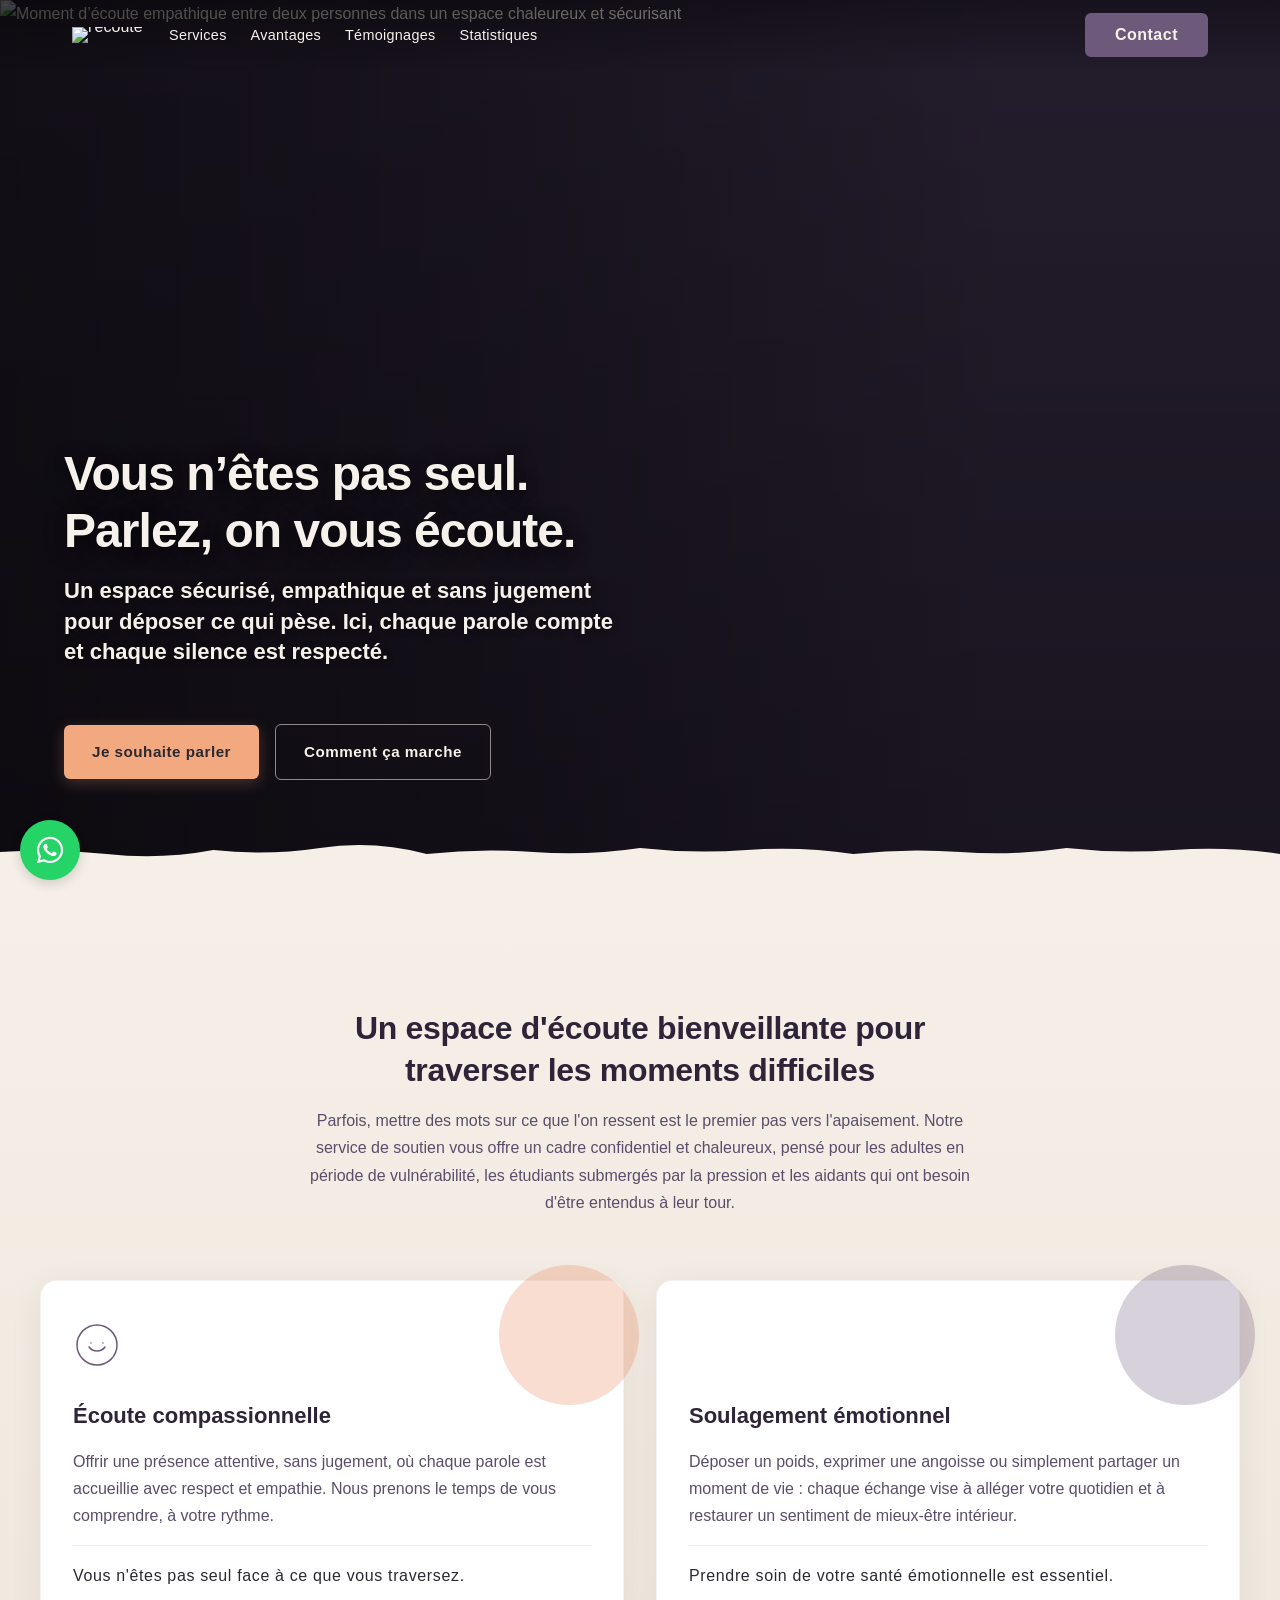
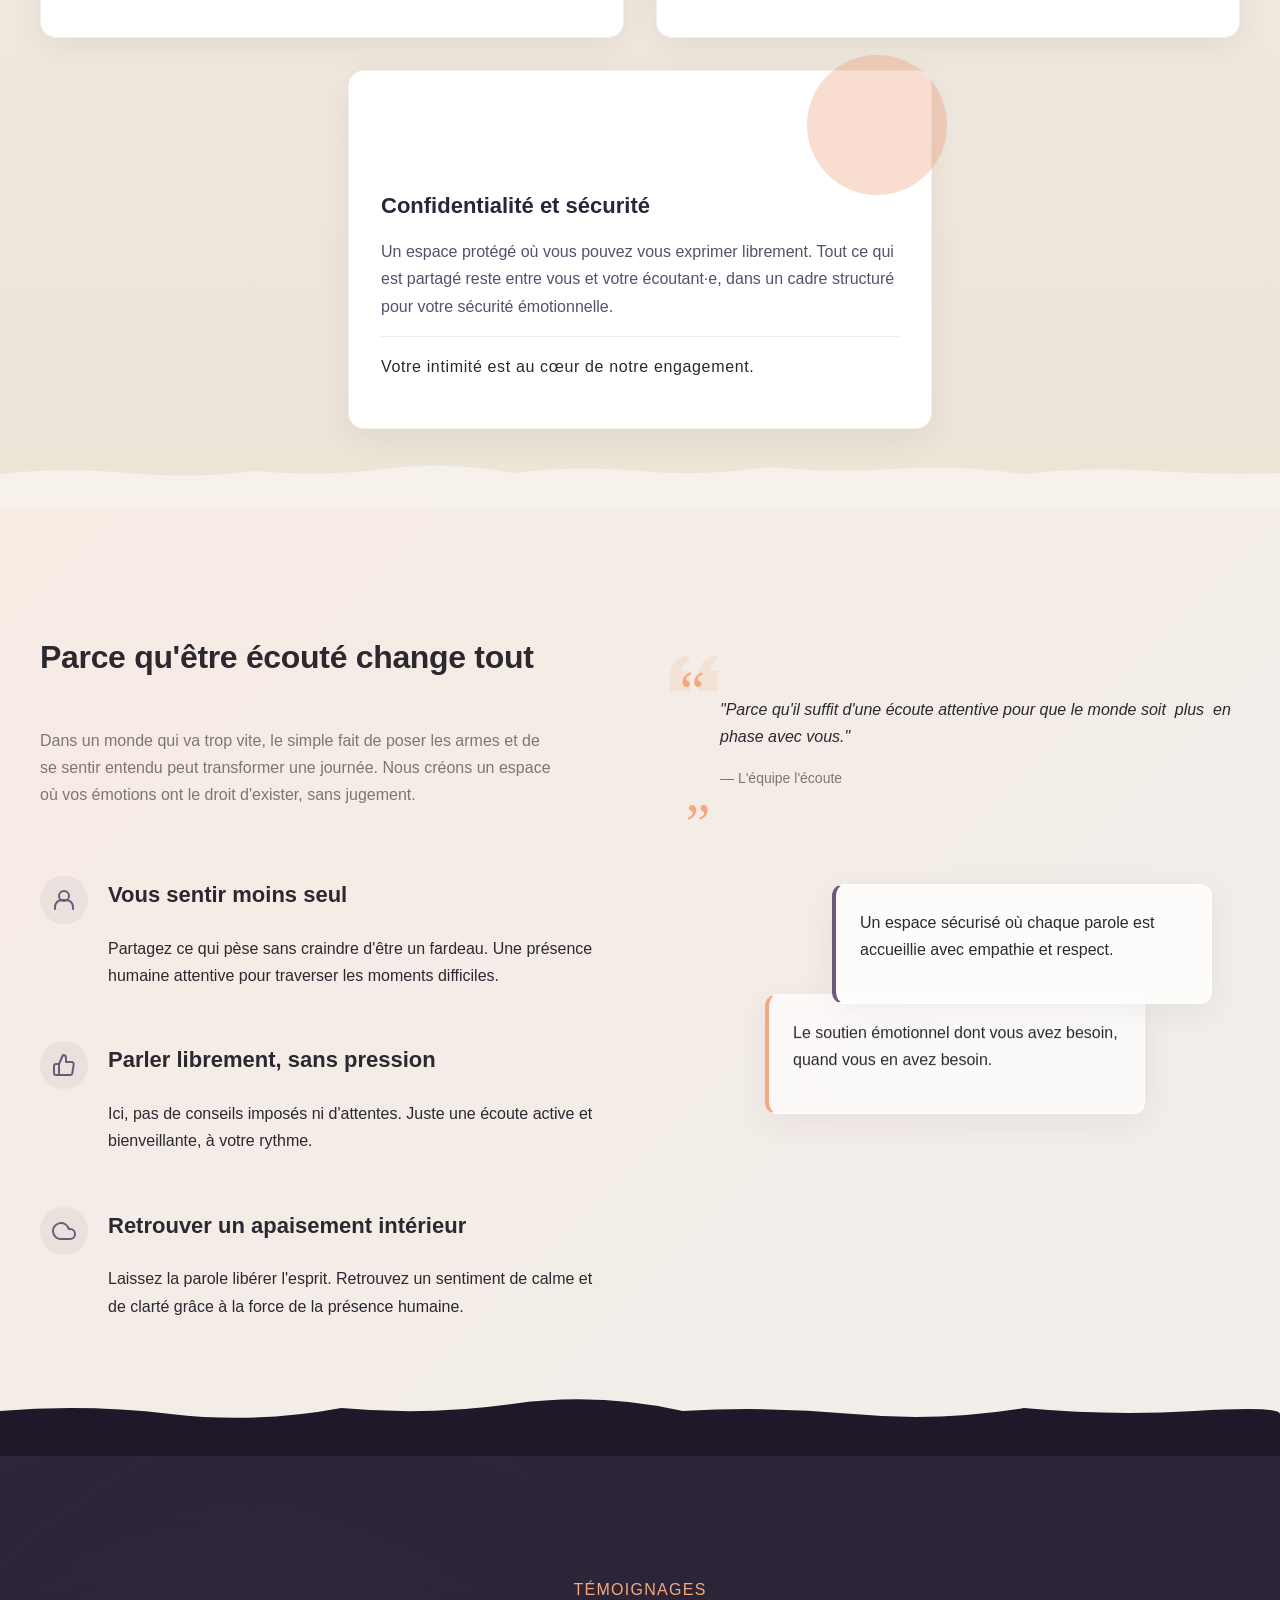
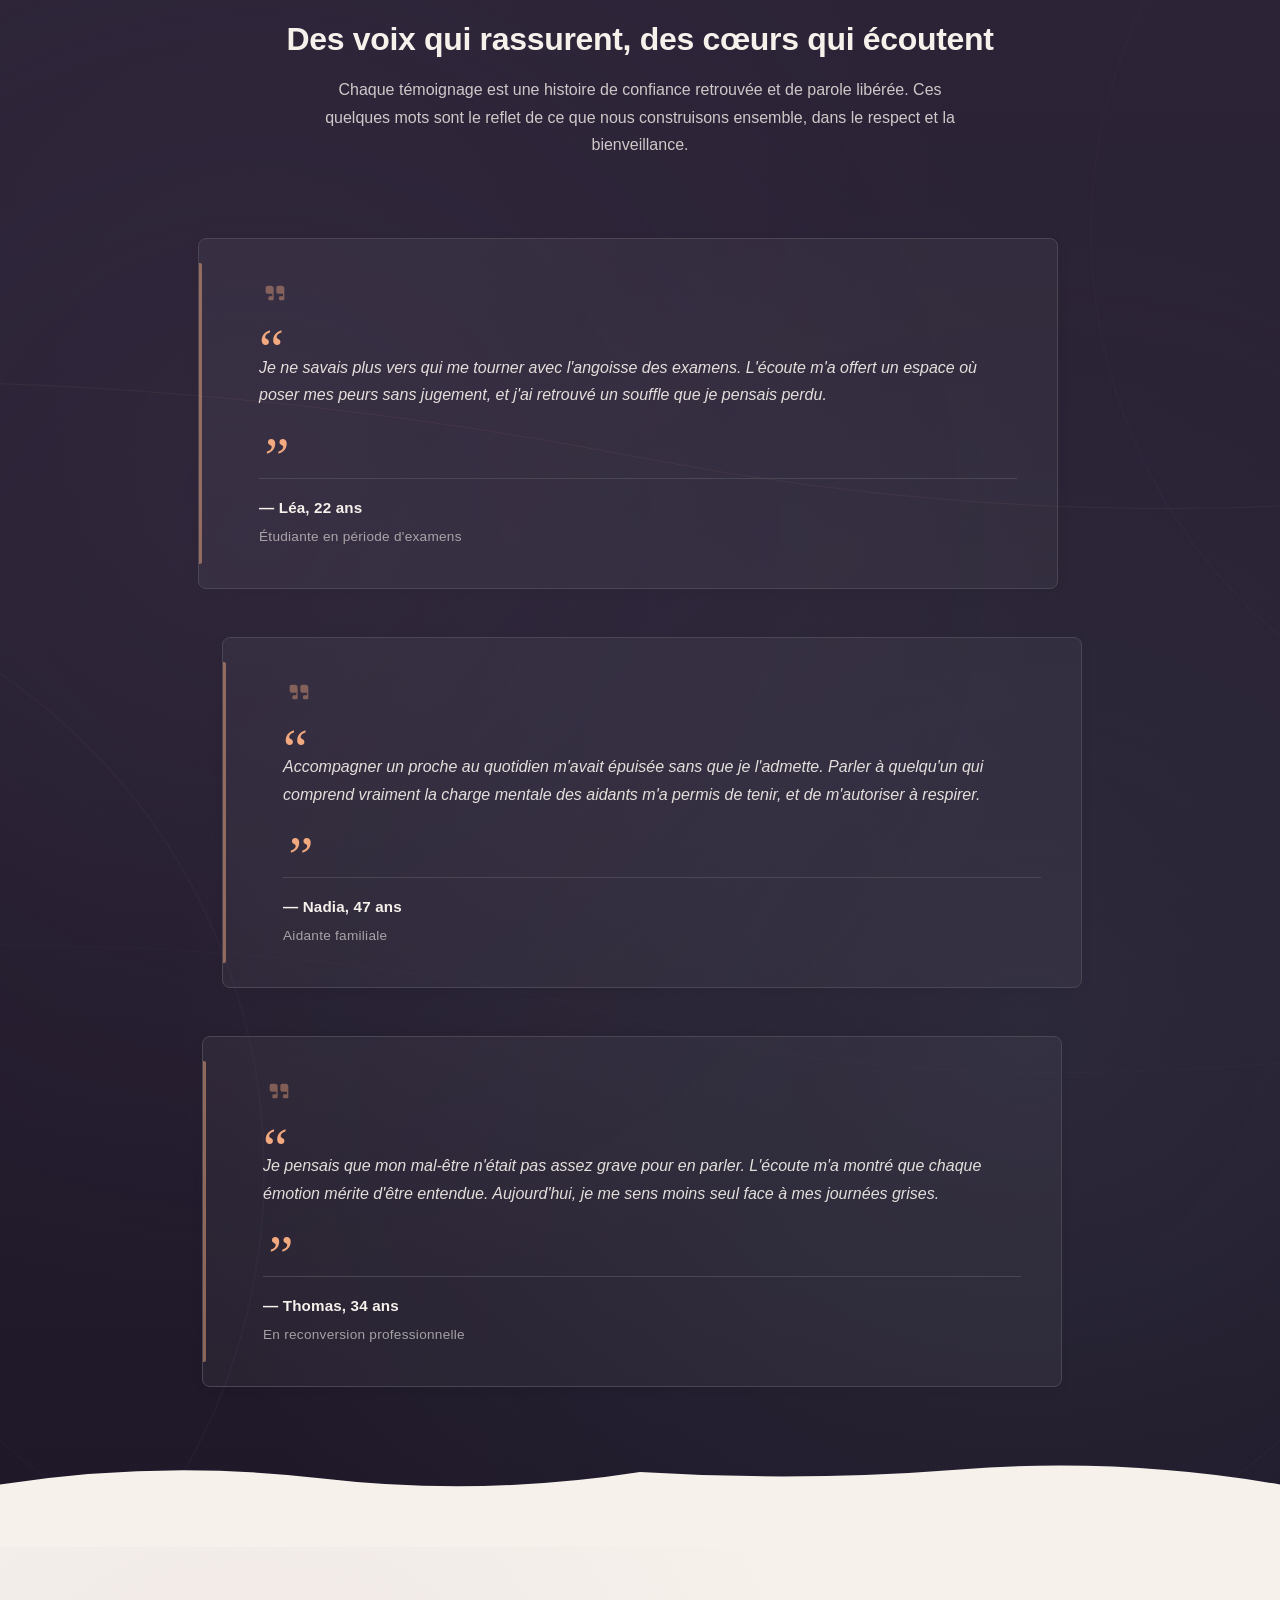
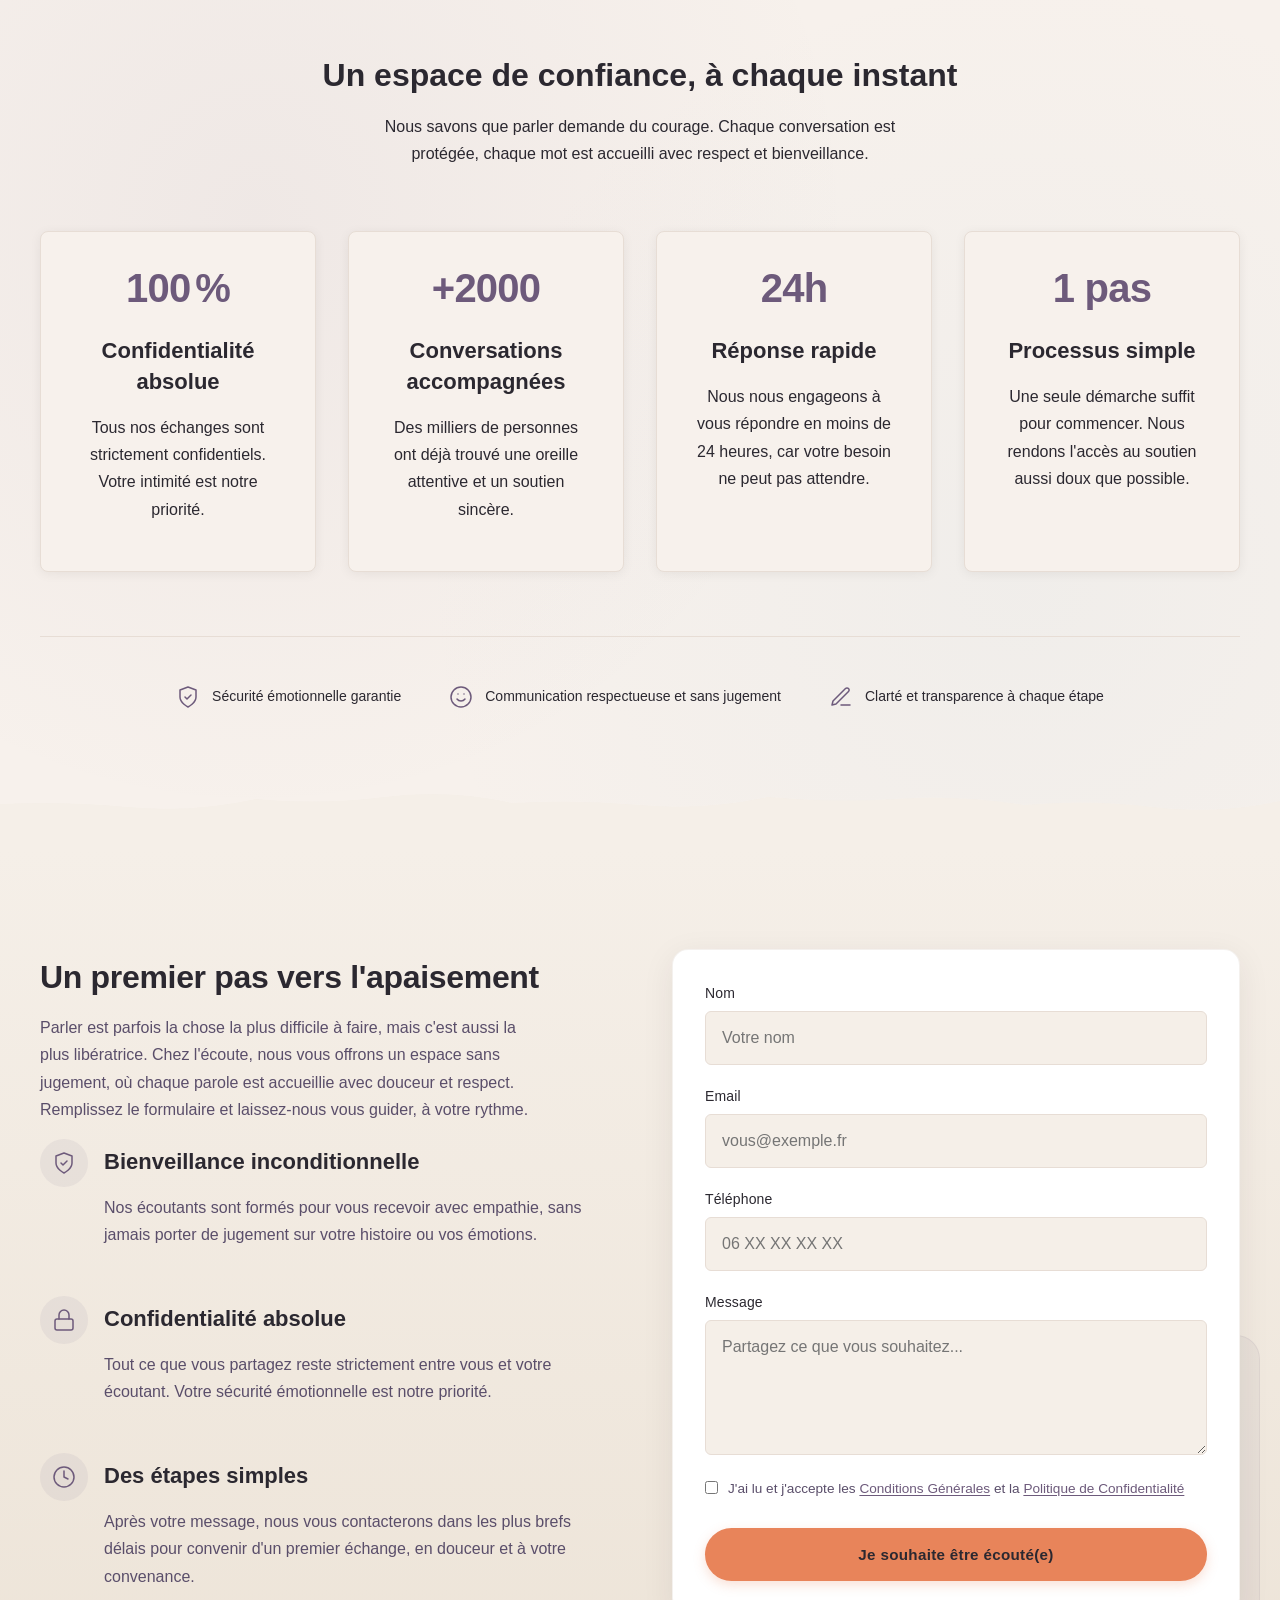
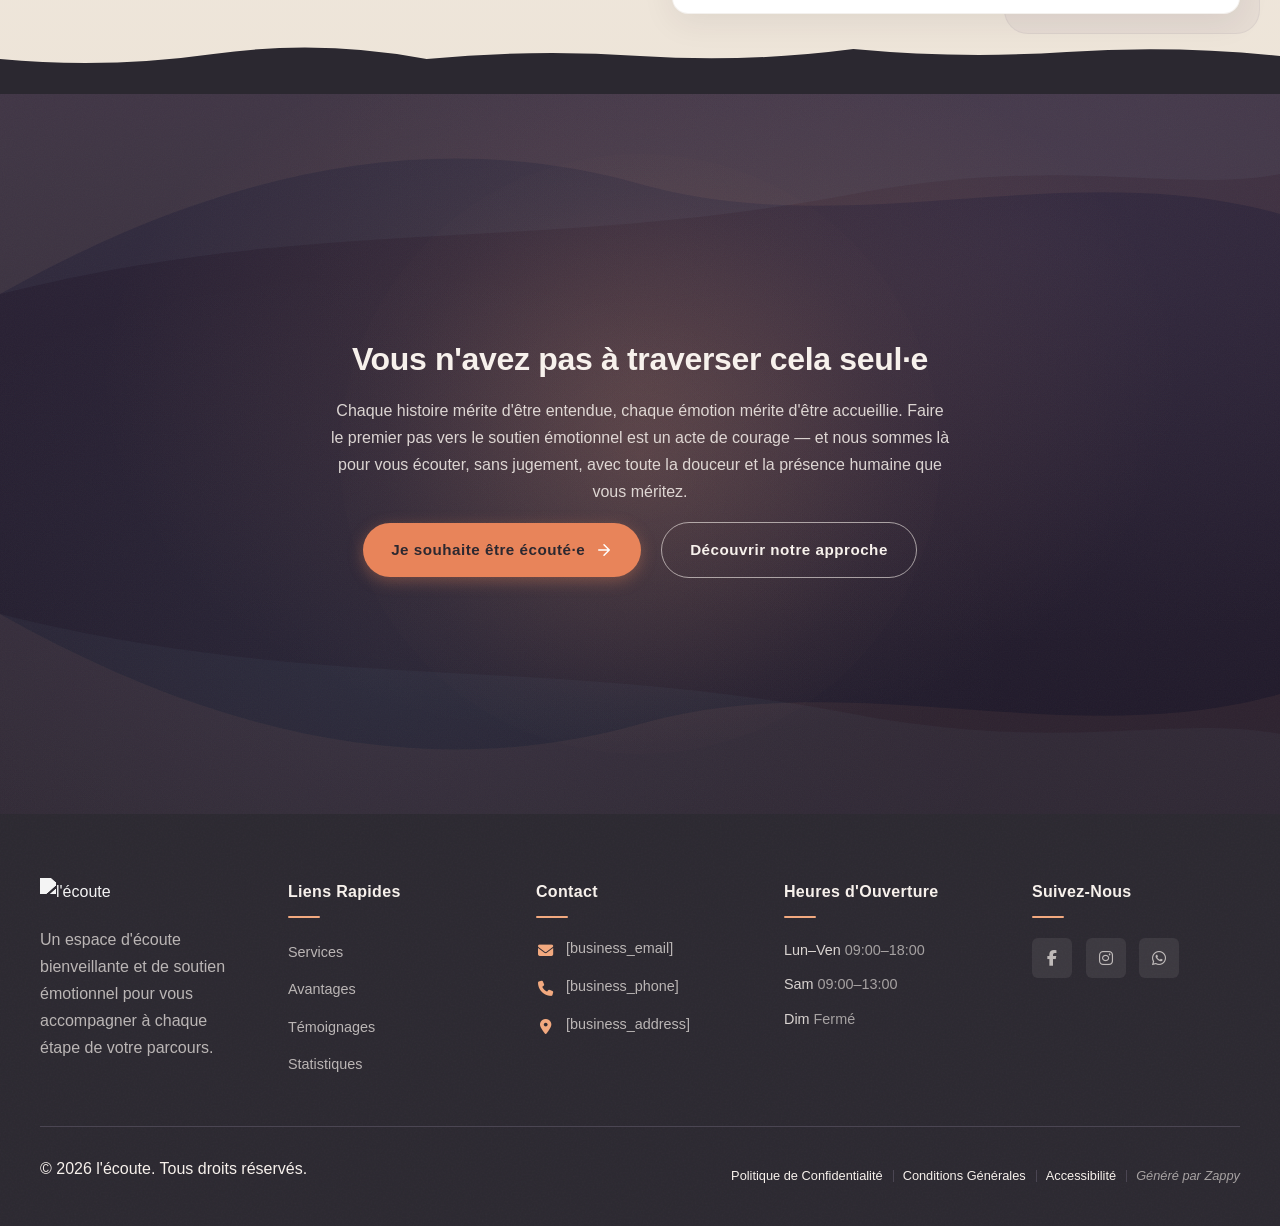
==== commit c4aef362: "Background sync: Progressive GitHub Sync" ====
--- a/public/index.html
+++ b/public/index.html
@@ -1 +1 @@
-<!doctype html><html lang="fr"><head><meta charset="UTF-8"><meta content="width=device-width,initial-scale=1" name="viewport"><meta content="index, follow" name="robots"><title>Trouvez du réconfort dès maintenant — l&#39;écoute</title><meta content="Un espace bienveillant pour parler de votre mal-être. Nos écoutants vous soutiennent avec empathie face à la dépression. Contactez-nous pour un soutien immédiat." name="description"><meta content="soutien émotionnel pour la dépression, soutien émotionnel sud-ouest, l'écoute, écoute bienveillante, parler à quelqu'un" name="keywords"><link href="/assets/favicon.ico" rel="icon" type="image/x-icon"><link href="/assets/favicon-16x16.png" rel="icon" type="image/png" sizes="16x16"><link href="/assets/favicon-32x32.png" rel="icon" type="image/png" sizes="32x32"><link href="/assets/favicon-48x48.png" rel="icon" type="image/png" sizes="48x48"><link href="/assets/favicon-192x192.png" rel="icon" type="image/png" sizes="192x192"><link href="/assets/favicon-512x512.png" rel="icon" type="image/png" sizes="512x512"><link href="/assets/apple-touch-icon.png" rel="apple-touch-icon"><script>!function(){"use strict";var t="35490012-a417-40e2-8e8a-f36aa3cb4848",e="https://api.zappy5.com/api/analytics/track",a=18e5,n=2592e6,o=!0,i=!0,r=!0;var s=function(){var e="zappy_visitor_"+t,a=null;try{if(a=localStorage.getItem(e)){var o=JSON.parse(a),i=Date.now();if(i-o.created<n)return o.lastSeen=i,localStorage.setItem(e,JSON.stringify(o)),o.id}}catch(t){console.warn("Zappy Analytics: LocalStorage not available")}var r="zv_"+Date.now()+"_"+Math.random().toString(36).substr(2,9);try{localStorage.setItem(e,JSON.stringify({id:r,created:Date.now(),lastSeen:Date.now()}))}catch(t){}return r}(),c=function(){var e="zappy_session_"+t,n=null;try{if(n=sessionStorage.getItem(e)){var o=JSON.parse(n),i=Date.now();if(i-o.timestamp<a)return o.timestamp=i,sessionStorage.setItem(e,JSON.stringify(o)),o.id}}catch(t){console.warn("Zappy Analytics: SessionStorage not available")}var r="zs_"+Date.now()+"_"+Math.random().toString(36).substr(2,9);try{sessionStorage.setItem(e,JSON.stringify({id:r,timestamp:Date.now()}))}catch(t){}return r}();function l(a,n){n=n||{};var o={website_id:t,event_type:a,page_path:window.location.pathname,referrer:document.referrer||"direct",visitor_id:s,session_id:c,metadata:n};if(navigator.sendBeacon){var i=new Blob([JSON.stringify(o)],{type:"application/json"});navigator.sendBeacon(e,i)}else fetch(e,{method:"POST",headers:{"Content-Type":"application/json"},body:JSON.stringify(o),keepalive:!0}).catch(function(t){console.warn("Zappy Analytics: Failed to track event",t)})}o&&l("pageview",{title:document.title,url:window.location.href}),i&&document.addEventListener("click",function(t){var e=t.target;if("BUTTON"===e.tagName||e.closest("button")){var a="BUTTON"===e.tagName?e:e.closest("button");l("click",{element:"button",text:a.textContent.trim().substring(0,100),id:a.id||null,class:a.className||null})}else if("A"===e.tagName||e.closest("a")){var n="A"===e.tagName?e:e.closest("a");l("navigation",{element:"link",text:n.textContent.trim().substring(0,100),href:n.href,external:n.hostname!==window.location.hostname})}},!0),r&&document.addEventListener("submit",function(t){var e=t.target;l("form_submit",{form_id:e.id||null,form_name:e.name||null,form_action:e.action||null,form_method:e.method||"GET"})},!0);var m=Date.now();window.addEventListener("beforeunload",function(){l("page_unload",{time_on_page:Math.floor((Date.now()-m)/1e3),page_path:window.location.pathname})}),window.zappyAnalytics={track:l,getVisitorId:function(){return s},getSessionId:function(){return c}}}()</script><meta content="Trouvez du réconfort dès maintenant — l&#39;écoute" property="og:title"><meta content="Un espace bienveillant pour parler de votre mal-être. Nos écoutants vous soutiennent avec empathie face à la dépression. Contactez-nous pour un soutien immédiat." property="og:description"><meta content="summary_large_image" name="twitter:card"><meta content="Trouvez du réconfort dès maintenant — l&#39;écoute" name="twitter:title"><meta content="Un espace bienveillant pour parler de votre mal-être. Nos écoutants vous soutiennent avec empathie face à la dépression. Contactez-nous pour un soutien immédiat." name="twitter:description"><meta content="website" property="og:type"/><meta content="en_US" property="og:locale"/><link href="https://cdnjs.cloudflare.com/ajax/libs/font-awesome/6.4.0/css/all.min.css" rel="stylesheet"/><style>.skip-link{position:absolute;top:0;left:0;transform:translateY(-200%);padding:12px 18px;background:var(--bg-dark,#1a1a1a);color:var(--text-light,#fff);font-weight:600;border-radius:0 0 8px 0;z-index:10000}.skip-link:focus{transform:none;outline:2px solid var(--ring,#fff);outline-offset:2px}:focus-visible{outline:2px solid var(--ring,currentColor);outline-offset:3px}</style><link href="/assets/favicon.ico" rel="icon" type="image/x-icon"/><link href="/assets/favicon-16x16.png" rel="icon" type="image/png" sizes="16x16"/><link href="/assets/favicon-32x32.png" rel="icon" type="image/png" sizes="32x32"/><link href="/assets/favicon-48x48.png" rel="icon" type="image/png" sizes="48x48"/><link href="/assets/favicon-192x192.png" rel="icon" type="image/png" sizes="192x192"/><link href="/assets/favicon-512x512.png" rel="icon" type="image/png" sizes="512x512"/><link href="/assets/apple-touch-icon.png" rel="apple-touch-icon"/><link href="https://cdn.jsdelivr.net/npm/vanilla-cookieconsent@3/dist/cookieconsent.css" rel="stylesheet"/><script src="https://cdn.jsdelivr.net/npm/vanilla-cookieconsent@3/dist/cookieconsent.umd.js"></script><script src="https://cdn.jsdelivr.net/gh/mickidum/acc_toolbar/acctoolbar/acctoolbar.min.js"></script><link href="/styles.css" rel="stylesheet"><script>window.ZAPPY_WEBSITE_ID="35490012-a417-40e2-8e8a-f36aa3cb4848",window.ZAPPY_API_BASE="https://api.zappy5.com"</script><style id="zappy-dropdown-submenu-styles">#navMenu li:has(.sub-menu),.nav-menu li:has(.sub-menu),.navbar li:has(.sub-menu),nav li:has(.sub-menu){position:relative}#navMenu .sub-menu,.nav-menu .sub-menu,.navbar .sub-menu,nav .sub-menu{display:block!important;position:absolute!important;top:100%;left:0;min-width:220px;background:#fff;border-radius:8px;box-shadow:0 8px 25px rgba(0,0,0,.15);padding:8px 0;opacity:0;visibility:hidden;transform:translateY(10px);transition:all .3s ease;z-index:1000;list-style:none;pointer-events:none}#navMenu li:hover>.sub-menu,.nav-menu li:hover>.sub-menu,.navbar li:hover>.sub-menu,nav li:hover>.sub-menu{opacity:1!important;visibility:visible!important;transform:translateY(0)!important;pointer-events:auto!important}.sub-menu li{list-style:none;margin:0;padding:0}.sub-menu a{display:block!important;padding:10px 16px!important;color:var(--text-dark,#333)!important;font-weight:500;text-decoration:none;white-space:nowrap;transition:background-color .2s}.sub-menu .zappy-nav-child>a{padding-left:28px!important;font-size:.9em!important;opacity:.85!important}[dir=rtl] .sub-menu .zappy-nav-child>a,html[lang=ar] .sub-menu .zappy-nav-child>a,html[lang=he] .sub-menu .zappy-nav-child>a{padding-left:10px!important;padding-right:28px!important}.sub-menu .zappy-nav-parent>a{font-weight:600!important}.sub-menu a:hover{background-color:#f5f5f5}[dir=rtl] .nav-menu .sub-menu,[dir=rtl] .navbar .sub-menu,[dir=rtl] nav .sub-menu,html[lang=ar] .nav-menu .sub-menu,html[lang=ar] .navbar .sub-menu,html[lang=ar] nav .sub-menu,html[lang=he] .nav-menu .sub-menu,html[lang=he] .navbar .sub-menu,html[lang=he] nav .sub-menu{left:auto!important;right:0!important}.sub-menu:empty,.sub-menu:not(:has(li)):not(:has(> a)),.sub-menu:not(:has(li:not(.zappy-hidden-menu-item))):not(:has(> a)){display:none!important;opacity:0!important;visibility:hidden!important;pointer-events:none!important}li:has(.menu-group-title):hover>.sub-menu{opacity:1!important;visibility:visible!important;transform:translateY(0)!important;pointer-events:auto!important}#navMenu>li>.menu-group-title,.nav-menu>li>.menu-group-title{display:inline-block;padding:.5rem 1rem;cursor:default;user-select:none}@media (max-width:768px){#navMenu .sub-menu,.nav-menu .sub-menu,.navbar .sub-menu,nav .sub-menu{position:static!important;transform:none!important;box-shadow:none!important;background:0 0!important;max-height:0;overflow:hidden;opacity:0;visibility:hidden;transition:max-height .3s ease,opacity .3s ease;padding:0!important;border-radius:0!important}#navMenu .sub-menu.mobile-expanded,.nav-menu .sub-menu.mobile-expanded,.navbar .sub-menu.mobile-expanded{max-height:none!important;overflow-y:visible!important;opacity:1!important;visibility:visible!important;padding:8px 0 8px 16px!important}[dir=rtl] .sub-menu.mobile-expanded,html[lang=he] .sub-menu.mobile-expanded{padding:8px 16px 8px 0!important}#navMenu li:hover>.sub-menu,.nav-menu li:hover>.sub-menu,.navbar li:hover>.sub-menu,nav li:hover>.sub-menu{opacity:0;visibility:hidden;pointer-events:none}#navMenu li>.sub-menu.mobile-expanded,.nav-menu li>.sub-menu.mobile-expanded,.navbar li>.sub-menu.mobile-expanded,nav li>.sub-menu.mobile-expanded{opacity:1!important;visibility:visible!important;pointer-events:auto!important}#navMenu li:has(.sub-menu),.nav-menu li:has(.sub-menu),.navbar li:has(.sub-menu),nav li:has(.sub-menu){display:flex!important;flex-wrap:wrap!important;align-items:center!important;position:relative!important;min-height:44px!important}#navMenu li:has(.sub-menu)>a,.nav-menu li:has(.sub-menu)>a,.navbar li:has(.sub-menu)>a,nav li:has(.sub-menu)>a{flex:1!important;min-width:0!important}#navMenu li:has(.sub-menu)>.menu-group-title,.nav-menu li:has(.sub-menu)>.menu-group-title,.navbar li:has(.sub-menu)>.menu-group-title,nav li:has(.sub-menu)>.menu-group-title{flex:1!important;min-width:0!important;padding:0!important;line-height:inherit!important}#navMenu li:has(.sub-menu)>.sub-menu,.nav-menu li:has(.sub-menu)>.sub-menu,.navbar li:has(.sub-menu)>.sub-menu,nav li:has(.sub-menu)>.sub-menu{flex-basis:100%!important;width:100%!important}#navMenu li:has(.sub-menu)>a [class*=arrow],#navMenu li:has(.sub-menu)>a [class*=chevron],.nav-menu li:has(.sub-menu)>a .fa-angle-down,.nav-menu li:has(.sub-menu)>a .fa-chevron-down,.nav-menu li:has(.sub-menu)>a [class*=arrow],.nav-menu li:has(.sub-menu)>a [class*=chevron],nav li:has(.sub-menu)>a [class*=arrow],nav li:has(.sub-menu)>a [class*=chevron]{display:none!important;visibility:hidden!important}.mobile-submenu-toggle{display:flex!important;align-items:center!important;justify-content:center!important;width:44px!important;height:auto!important;background:0 0!important;border:none!important;cursor:pointer!important;color:var(--text-light)!important;position:static!important;flex-shrink:0!important;align-self:stretch!important;z-index:2!important;padding:0!important;margin:0!important}.mobile-submenu-toggle::after{content:''!important;width:0!important;height:0!important;border-left:6px solid transparent!important;border-right:6px solid transparent!important;border-top:7px solid currentColor!important;transition:transform .3s ease!important}.mobile-submenu-toggle.expanded::after{transform:rotate(180deg)!important}.sub-menu a{padding:10px 0!important;display:block!important;color:var(--text-light)!important;white-space:normal!important}.sub-menu .zappy-nav-child>a{padding-left:28px!important;font-size:.9em!important;opacity:.85!important}[dir=rtl] .sub-menu .zappy-nav-child>a,html[lang=ar] .sub-menu .zappy-nav-child>a,html[lang=he] .sub-menu .zappy-nav-child>a{padding-left:0!important;padding-right:28px!important}.sub-menu .zappy-nav-parent>a{font-weight:600!important}#navMenu.active,.nav-menu.active{max-width:100vw!important;overflow-x:hidden!important;box-sizing:border-box!important}.navbar .sub-menu li a,.zappy-products-dropdown .sub-menu a,nav.navbar .sub-menu li a{color:var(--text-light)!important}}@media (min-width:769px){.mobile-submenu-toggle{display:none!important}}</style><style id="zappy-widget-visibility">html[dir=rtl] .whatsapp-float{right:20px!important;left:auto!important}html:not([dir]) .whatsapp-float,html[dir=ltr] .whatsapp-float{left:20px!important;right:auto!important}html[dir=rtl] #mic-access-tool-general-button,html[dir=rtl] #mic-init-access-tool #mic-access-tool-general-button,html[dir=rtl] #mic-init-access-tool .mic-access-tool-general-button,html[dir=rtl] ._access-icon,html[dir=rtl] .mic-access-tool-general-button{left:20px!important;right:auto!important}html:not([dir]) #mic-access-tool-general-button,html:not([dir]) #mic-init-access-tool #mic-access-tool-general-button,html:not([dir]) #mic-init-access-tool .mic-access-tool-general-button,html:not([dir]) ._access-icon,html:not([dir]) .mic-access-tool-general-button,html[dir=ltr] #mic-access-tool-general-button,html[dir=ltr] #mic-init-access-tool #mic-access-tool-general-button,html[dir=ltr] #mic-init-access-tool .mic-access-tool-general-button,html[dir=ltr] ._access-icon,html[dir=ltr] .mic-access-tool-general-button{right:20px!important;left:auto!important}@media (max-width:768px){.whatsapp-float{display:flex!important}}@media (min-width:769px){.whatsapp-float{display:flex!important}}@media (max-width:768px){#mic-access-tool-general-button,#mic-init-access-tool #mic-access-tool-general-button,#mic-init-access-tool .mic-access-tool-general-button,._access-icon,.mic-access-tool-general-button{display:flex!important;visibility:visible!important;opacity:1!important;pointer-events:auto!important}#mic-access-tool-box.opened-mic-access-tool,#mic-init-access-tool #mic-access-tool-box.opened-mic-access-tool,.mic-access-tool-box.opened-mic-access-tool{visibility:visible!important;opacity:1!important;pointer-events:auto!important}}@media (min-width:769px){#mic-access-tool-general-button,#mic-init-access-tool #mic-access-tool-general-button,#mic-init-access-tool .mic-access-tool-general-button,._access-icon,.mic-access-tool-general-button{display:flex!important;visibility:visible!important;opacity:1!important;pointer-events:auto!important}#mic-access-tool-box.opened-mic-access-tool,#mic-init-access-tool #mic-access-tool-box.opened-mic-access-tool,.mic-access-tool-box.opened-mic-access-tool{visibility:visible!important;opacity:1!important;pointer-events:auto!important}}</style></head><body><a href="#main" class="skip-link">Skip to main content</a><nav class="navbar"><button class="mobile-toggle" aria-label="Menu" id="mobileToggle"><svg viewBox="0 0 24 24" fill="none" class="hamburger-icon" height="24" width="24"><path d="M3 12h18M3 6h18M3 18h18" stroke="currentColor" stroke-width="2" stroke-linecap="round"/></svg> <svg viewBox="0 0 24 24" fill="none" class="close-icon" height="24" width="24" style="display:none"><path d="M18 6L6 18M6 6l12 12" stroke="currentColor" stroke-width="2" stroke-linecap="round"/></svg></button> <button class="phone-header-btn" aria-label="Call" data-phone="[business_phone]"><svg viewBox="0 0 24 24" fill="currentColor" width="20" height="20"><path d="M22 16.92v3a2 2 0 0 1-2.18 2 19.79 19.79 0 0 1-8.63-3.07 19.5 19.5 0 0 1-6-6 19.79 19.79 0 0 1-3.07-8.67A2 2 0 0 1 4.11 2h3a2 2 0 0 1 2 1.72 12.84 12.84 0 0 0 .7 2.81 2 2 0 0 1-.45 2.11L8.09 9.91a16 16 0 0 0 6 6l1.27-1.27a2 2 0 0 1 2.11-.45 12.84 12.84 0 0 0 2.81.7A2 2 0 0 1 22 16.92z"/></svg></button><div class="nav-container"><div class="nav-brand"><a href="/" class="logo-link"><img alt="l'écoute" class="logo" src="/assets/site-accueil-image-1.webp"/></a></div><ul class="nav-menu" id="navMenu"><li><a href="#services">Services</a></li><li><a href="#benefits">Avantages</a></li><li><a href="#testimonials">Témoignages</a></li><li><a href="#stats">Statistiques</a></li><li class="mobile-contact-link nav-cta-mobile-item"><a href="#contact" class="nav-cta-btn">Contact</a></li></ul><div class="nav-cta-container"><a href="#contact" class="nav-cta-btn">Contact</a></div></div></nav><script>window.addEventListener("load",function(){const e=document.querySelector(".navbar, nav, header");if(!e)return void console.log("[Navbar] Navbar element not found");let t=document.getElementById("mobileToggle")||document.querySelector(".mobile-toggle")||document.querySelector(".hamburger")||document.querySelector(".hamburger-menu")||document.querySelector(".menu-toggle")||document.querySelector(".burger-menu")||document.querySelector('[aria-label="Menu"]')||document.querySelector('[aria-label="תפריט"]');const o=document.querySelector(".phone-header-btn"),n=window.getComputedStyle(e);let r=n.backgroundColor;if(console.log("[Navbar] Initial navbar background:",r),"transparent"===r||"rgba(0, 0, 0, 0)"===r||r.startsWith("rgba")&&r.includes(", 0)")){const e=n.backgroundImage;if(e&&"none"!==e)console.log("[Navbar] Navbar has background image/gradient, using dark text"),r="rgb(240, 240, 240)";else{const e=window.getComputedStyle(document.body).backgroundColor;console.log("[Navbar] Navbar transparent, using body background:",e),r=e}}const a=r.match(/\d+/g);if(a&&a.length>=3){const e=(.299*parseInt(a[0])+.587*parseInt(a[1])+.114*parseInt(a[2]))/255;console.log("[Navbar] Mobile button colors preserved from Claude CSS (luminance:",e.toFixed(2)+")");const n=document.createElement("style");n.id="zappy-mobile-nav-fix";document.documentElement.lang;document.documentElement.dir,n.textContent='\n        /* Hide mobile buttons on desktop, show only on mobile */\n        @media (min-width: 769px) {\n          .mobile-toggle,\n          .phone-header-btn {\n            display: none !important;\n          }\n        }\n        \n        /* Show and position mobile buttons correctly on mobile */\n        @media (max-width: 768px) {\n          .navbar,\n          nav.navbar {\n            min-height: 70px !important;\n          }\n\n          .mobile-toggle,\n          .phone-header-btn {\n            position: absolute !important;\n            top: 0 !important;\n            bottom: 0 !important;\n            margin-top: auto !important;\n            margin-bottom: auto !important;\n            transform: none !important;\n            z-index: 1001 !important;\n            display: flex !important;\n            align-items: center !important;\n            justify-content: center !important;\n            width: 36px !important;\n            height: 36px !important;\n            border-radius: 50% !important;\n            border: none !important;\n            cursor: pointer !important;\n            padding: 6px !important;\n            background: none !important;\n            color: var(--nav-text, var(--text-light)) !important;\n            touch-action: manipulation !important;\n            -webkit-tap-highlight-color: transparent !important;\n          }\n\n          html[data-zappy-site-type="ecommerce"] .phone-header-btn,\n          body[data-zappy-site-type="ecommerce"] .phone-header-btn,\n          html[data-zappy-site-type="ecommerce"] header .phone-header-btn,\n          html[data-zappy-site-type="ecommerce"] nav .phone-header-btn {\n            display: none !important;\n            visibility: hidden !important;\n            width: 0 !important;\n            height: 0 !important;\n            min-width: 0 !important;\n            overflow: hidden !important;\n          }\n          \n          /* LTR positioning (default): hamburger LEFT, phone RIGHT */\n          html:not([dir="rtl"]):not([lang="he"]):not([lang="ar"]) .mobile-toggle,\n          html[dir="ltr"] .mobile-toggle {\n            left: 12px !important;\n            right: auto !important;\n          }\n          html:not([dir="rtl"]):not([lang="he"]):not([lang="ar"]) .phone-header-btn,\n          html[dir="ltr"] .phone-header-btn {\n            right: 12px !important;\n            left: auto !important;\n          }\n          \n          /* RTL positioning: hamburger RIGHT, phone LEFT */\n          html[dir="rtl"] .mobile-toggle,\n          html[lang="he"] .mobile-toggle,\n          html[lang="ar"] .mobile-toggle {\n            right: 12px !important;\n            left: auto !important;\n          }\n          html[dir="rtl"] .phone-header-btn,\n          html[lang="he"] .phone-header-btn,\n          html[lang="ar"] .phone-header-btn {\n            left: 12px !important;\n            right: auto !important;\n          }\n          \n          /* CRITICAL: Ensure nav-container has min-height on mobile */\n          /* All children are positioned absolutely/fixed on mobile, so height:auto collapses to 0 */\n          .nav-container {\n            min-height: 70px !important;\n            position: relative !important;\n          }\n          \n          /* Ensure SVG icons are properly sized and inherit color */\n          .mobile-toggle svg,\n          .phone-header-btn svg {\n            width: 24px !important;\n            height: 24px !important;\n            /* Don\'t force display - let JavaScript control hamburger/close toggle */\n          }\n          \n          /* Reset nav-cta-container on mobile - remove desktop box-shadow/padding */\n          /* that creates a visible ghost box when CTA button is hidden */\n          .nav-cta-container {\n            box-shadow: none !important;\n            padding: 0 !important;\n          }\n          \n          /* Hide nav-cta-container entirely on mobile when there\'s no lang-switcher */\n          /* (only the CTA button is inside, and it\'s hidden on mobile) */\n          .nav-cta-container:not(:has(.lang-switcher)) {\n            display: none !important;\n          }\n          \n          /* CRITICAL: Prevent hero image fade gradient from bleeding over headline text */\n          /* The .image-fade-gradient has bottom: -30px (extends below parent) */\n          /* On mobile stacked layout, this overlaps the h1 text below the image */\n          .hero-image-column {\n            overflow: hidden !important;\n          }\n          .image-fade-gradient {\n            bottom: 0 !important;\n          }\n          \n          /* Hide desktop language switcher on mobile - hamburger menu handles it */\n          /* High specificity to override stored CSS */\n          .lang-switcher,\n          .nav-cta-container .lang-switcher,\n          .nav-container .lang-switcher,\n          .navbar .lang-switcher,\n          .navbar .nav-cta-container .lang-switcher {\n            display: none !important;\n          }\n        }\n      ';const r=document.getElementById("zappy-mobile-nav-fix");r&&r.remove(),document.head.appendChild(n),console.log("[Navbar] Critical CSS injected for mobile nav positioning");const i=window.innerWidth<=768;if(t){const e=t.querySelector(".hamburger-icon"),o=t.querySelector(".close-icon");e&&(e.style.setProperty("width","24px","important"),e.style.setProperty("height","24px","important"),e.style.setProperty("display","block","important")),o&&(o.style.setProperty("width","24px","important"),o.style.setProperty("height","24px","important"),o.style.setProperty("display","none","important")),i?(t.style.setProperty("position","absolute","important"),t.style.setProperty("top","0","important"),t.style.setProperty("bottom","0","important"),t.style.setProperty("margin-top","auto","important"),t.style.setProperty("margin-bottom","auto","important"),t.style.setProperty("transform","none","important"),t.style.setProperty("z-index","1001","important"),t.style.removeProperty("left"),t.style.removeProperty("right"),console.log("[Navbar] Mobile toggle positioning applied (mobile viewport)")):(t.style.removeProperty("position"),t.style.removeProperty("top"),t.style.removeProperty("transform"),t.style.removeProperty("z-index"),t.style.removeProperty("left"),t.style.removeProperty("right"),console.log("[Navbar] Desktop viewport - cleared mobile toggle inline positioning"))}if(o){const e=o.querySelector("svg");e&&(e.style.width="24px",e.style.height="24px",e.setAttribute("width","24"),e.setAttribute("height","24")),i?(o.style.setProperty("position","absolute","important"),o.style.setProperty("top","0","important"),o.style.setProperty("bottom","0","important"),o.style.setProperty("margin-top","auto","important"),o.style.setProperty("margin-bottom","auto","important"),o.style.setProperty("transform","none","important"),o.style.setProperty("z-index","1001","important"),o.style.removeProperty("left"),o.style.removeProperty("right"),console.log("[Navbar] Phone button positioning applied (mobile viewport)")):(o.style.removeProperty("position"),o.style.removeProperty("top"),o.style.removeProperty("transform"),o.style.removeProperty("z-index"),o.style.removeProperty("left"),o.style.removeProperty("right"),console.log("[Navbar] Desktop viewport - cleared phone button inline positioning"))}}else console.log("[Navbar] Could not parse background color:",r);t=document.getElementById("mobileToggle")||document.querySelector(".mobile-toggle")||document.querySelector(".hamburger")||document.querySelector(".hamburger-menu")||document.querySelector(".menu-toggle")||document.querySelector(".burger-menu")||document.querySelector('[aria-label="Menu"]')||document.querySelector('[aria-label="תפריט"]');const i=document.getElementById("navMenu")||document.querySelector(".nav-menu")||document.querySelector(".nav-links")||document.querySelector("nav ul:not(.submenu)");if(!t||!i)return void console.log("[Navbar] Mobile toggle or menu not found:",{toggle:!!t,menu:!!i});i.id||(i.id="navMenu"),console.log("[Navbar] Initializing mobile menu...");const l=t.cloneNode(!0);t.parentNode.replaceChild(l,t);var s=0;function p(e){var t=Date.now();t-s<300||(s=t,function(e){e.preventDefault(),e.stopPropagation();const t=l.querySelector(".hamburger-icon"),o=l.querySelector(".close-icon");i.classList.contains("active")?(i.classList.remove("active"),t&&t.style.setProperty("display","block","important"),o&&o.style.setProperty("display","none","important"),document.body.style.overflow="",document.body.classList.remove("menu-open"),console.log("[Navbar] Menu closed")):(i.classList.add("active"),t&&t.style.setProperty("display","none","important"),o&&o.style.setProperty("display","block","important"),document.body.style.overflow="hidden",document.body.classList.add("menu-open"),console.log("[Navbar] Menu opened"))}(e))}l.addEventListener("click",p),l.addEventListener("touchend",p),document.addEventListener("keydown",function(e){if(("Escape"===e.key||"Esc"===e.key)&&i.classList.contains("active")){const e=l.querySelector(".hamburger-icon"),t=l.querySelector(".close-icon");i.classList.remove("active"),e&&e.style.setProperty("display","block","important"),t&&t.style.setProperty("display","none","important"),document.body.style.overflow="",document.body.classList.remove("menu-open"),console.log("[Navbar] Menu closed (Escape)")}}),i.querySelectorAll("a").forEach(function(e){e.addEventListener("click",function(){if("#"===this.getAttribute("href"))return;const e=l.querySelector(".hamburger-icon"),t=l.querySelector(".close-icon");i.classList.remove("active"),e&&e.style.setProperty("display","block","important"),t&&t.style.setProperty("display","none","important"),document.body.style.overflow="",document.body.classList.remove("menu-open"),console.log("[Navbar] Menu closed (link clicked)")})});var m=i.querySelectorAll(".dropdown-toggle");m.forEach(function(e){e.addEventListener("click",function(e){e.preventDefault(),e.stopPropagation();var t=this.closest(".nav-dropdown");t&&(t.parentNode.querySelectorAll(".nav-dropdown.open").forEach(function(e){e!==t&&e.classList.remove("open")}),t.classList.toggle("open"),console.log("[Navbar] Dropdown toggled:",t.classList.contains("open")?"open":"closed"))})}),document.addEventListener("click",function(e){e.target.closest(".nav-dropdown")||document.querySelectorAll(".nav-dropdown.open").forEach(function(e){e.classList.remove("open")})}),console.log("[Navbar] Dropdown handlers initialized for "+m.length+" dropdowns"),o&&o.addEventListener("click",function(){const e=document.querySelectorAll('a[href^="tel:"]'),t=e.length>0?e[0].getAttribute("href").replace("tel:",""):"[business_phone]";window.location.href="tel:"+t,console.log("[Navbar] Phone button clicked")}),console.log("[Navbar] Mobile menu initialized successfully")})</script><main id="main"><section class="accueil-hero-section" data-band-index="0" data-layout-spec="Accueil-hero" id="hero" data-hero-type="fullscreen-scrim"><div class="accueil-hero-section__bg-wrapper"><img alt="Moment d’écoute empathique entre deux personnes dans un espace chaleureux et sécurisant" class="accueil-hero-section__bg-image" src="/assets/site-accueil-hero-image-1.webp" data-context="A warm, intimate close-up photo of two people sitting in a softly lit room, one listening attentively while the other speaks, with calm expressions. The lighting is gentle with warm amber and plum tones, shot from a slight angle to create a feeling of safety and human connection. Shallow depth of field blurs the background into soft bokeh shapes." data-hero-bg="true" data-placeholder="accueil-hero-image-1" fetchpriority="high" height="600" loading="eager" width="1200"/><div class="accueil-hero-section__scrim" aria-hidden="true"></div></div><div class="accueil-hero-section__content"><div class="accueil-hero-section__text-group"><h1 class="accueil-hero-section__headline">Vous n’êtes pas seul.<br/>Parlez, on vous écoute.</h1><h3 class="accueil-hero-section__subtitle">Un espace sécurisé, empathique et sans jugement pour déposer ce qui pèse. Ici, chaque parole compte et chaque silence est respecté.</h3></div><div class="accueil-hero-section__cta-group"><a href="/contact" class="accueil-hero-section__cta accueil-hero-section__cta--primary">Je souhaite parler</a><a href="/notre-approche" class="accueil-hero-section__cta accueil-hero-section__cta--secondary">Comment ça marche</a></div></div><div class="accueil-hero-section__divider-wrapper" aria-hidden="true" data-no-icon-edit="true"><svg viewBox="0 0 1440 80" xmlns="http://www.w3.org/2000/svg" preserveAspectRatio="none"><path d="M0,80 L0,32 Q60,28 120,34 T240,30 Q300,36 360,28 T480,34 Q540,28 600,32 T720,28 Q780,34 840,30 T960,34 Q1020,28 1080,32 T1200,28 Q1260,34 1320,30 T1440,34 L1440,80 Z" fill="#F5EFE8"/></svg></div></section><section class="accueil-services-section" data-band-index="1" data-layout-spec="Accueil-services" id="services"><div class="accueil-services-section__container"><div class="accueil-services-section__intro"><h2 class="accueil-services-section__heading">Un espace d'écoute bienveillante pour traverser les moments difficiles</h2><p class="accueil-services-section__subtitle">Parfois, mettre des mots sur ce que l'on ressent est le premier pas vers l'apaisement. Notre service de soutien vous offre un cadre confidentiel et chaleureux, pensé pour les adultes en période de vulnérabilité, les étudiants submergés par la pression et les aidants qui ont besoin d'être entendus à leur tour.</p></div><div class="accueil-services-section__grid zappy-preserve-css-grid" data-original-gap="32px" data-original-item-width="379" data-zappy-auto-grid="true" data-zappy-explicit-columns="true" id="zappy-auto-grid-1782724580724-l5fiyq" style="--zappy-grid-cols:repeat(auto-fit, minmax(min(100%, 379px), 1fr));grid-template-columns:repeat(auto-fit, minmax(min(100%, 379px), 1fr));display:grid;align-items:stretch !important"><article class="accueil-services-section__card zappy-grid-item-no-stretch" data-grid-item-index="0"><div class="accueil-services-section__card-backplate accueil-services-section__card-backplate--peach"></div><div class="accueil-services-section__card-content"><div class="accueil-services-section__card-icon" aria-hidden="true"><svg viewBox="0 0 48 48" fill="none" data-element-type="icon" data-icon-type="svg" xmlns="http://www.w3.org/2000/svg"><circle cx="24" cy="24" r="20" stroke="currentColor" stroke-width="1.5"/><path d="M16 26C16 26 19 30 24 30C29 30 32 26 32 26" stroke="currentColor" stroke-width="1.5" stroke-linecap="round"/><path d="M18 22V22.01" stroke="currentColor" stroke-width="1.5" stroke-linecap="round"/><path d="M30 22V22.01" stroke="currentColor" stroke-width="1.5" stroke-linecap="round"/></svg></div><h3 class="accueil-services-section__card-title">Écoute compassionnelle</h3><p class="accueil-services-section__card-text">Offrir une présence attentive, sans jugement, où chaque parole est accueillie avec respect et empathie. Nous prenons le temps de vous comprendre, à votre rythme.</p><p class="accueil-services-section__card-reassurance" style="color:rgb(43, 40, 48) !important">Vous n'êtes pas seul face à ce que vous traversez.</p></div></article><article class="accueil-services-section__card zappy-grid-item-no-stretch" data-grid-item-index="1"><div class="accueil-services-section__card-backplate accueil-services-section__card-backplate--lavender"></div><div class="accueil-services-section__card-content"><div class="accueil-services-section__card-icon" aria-hidden="true"><i class="fas fa-" data-element-id="zappy-temp-icon-1782724699439-8q9fde0m8" data-element-type="icon" data-icon-type="fontawesome" style="font-size:50px;color:rgb(109, 90, 123)"></i></div><h3 class="accueil-services-section__card-title">Soulagement émotionnel</h3><p class="accueil-services-section__card-text">Déposer un poids, exprimer une angoisse ou simplement partager un moment de vie : chaque échange vise à alléger votre quotidien et à restaurer un sentiment de mieux-être intérieur.</p><p class="accueil-services-section__card-reassurance" style="color:rgb(43, 40, 48) !important">Prendre soin de votre santé émotionnelle est essentiel.</p></div></article><article class="accueil-services-section__card zappy-grid-item-no-stretch" data-grid-item-index="2"><div class="accueil-services-section__card-backplate accueil-services-section__card-backplate--peach"></div><div class="accueil-services-section__card-content"><div class="accueil-services-section__card-icon" aria-hidden="true"></div><h3 class="accueil-services-section__card-title">Confidentialité et sécurité</h3><p class="accueil-services-section__card-text">Un espace protégé où vous pouvez vous exprimer librement. Tout ce qui est partagé reste entre vous et votre écoutant·e, dans un cadre structuré pour votre sécurité émotionnelle.</p><p class="accueil-services-section__card-reassurance" style="color:rgb(43, 40, 48) !important">Votre intimité est au cœur de notre engagement.</p></div></article></div></div><div class="accueil-services-section__divider-wrapper"><svg viewBox="0 0 1200 80" xmlns="http://www.w3.org/2000/svg" preserveAspectRatio="none" aria-hidden="true" data-no-icon-edit="true"><path d="M0,80 L0,45 Q60,38 120,44 T240,42 Q300,48 360,40 T480,44 Q540,36 600,42 T720,38 Q780,44 840,40 T960,45 Q1020,38 1080,42 T1200,44 L1200,80 Z" fill="var(--bg-light)"/></svg></div></section><section class="accueil-benefits-section" data-band-index="2" data-layout-spec="Accueil-benefits" id="benefits"><div class="accueil-benefits-section__container"><div class="benefits-start"><h2 class="benefits-start__headline">Parce qu'être écouté change tout</h2><p class="benefits-start__description">Dans un monde qui va trop vite, le simple fait de poser les armes et de se sentir entendu peut transformer une journée. Nous créons un espace où vos émotions ont le droit d'exister, sans jugement.</p><div class="benefits-list"><div class="benefit-item"><div class="benefit-item__icon"><svg viewBox="0 0 24 24" fill="none" data-element-type="icon" data-icon-type="svg" stroke="currentColor" stroke-linecap="round" stroke-linejoin="round" stroke-width="2" height="24" width="24"><circle cx="12" cy="8" r="5"/><path d="M3 21v-2a7 7 0 0 1 7-7h4a7 7 0 0 1 7 7v2"/></svg></div><div class="benefit-item__content"><h3 class="benefit-item__title">Vous sentir moins seul</h3><p class="benefit-item__text">Partagez ce qui pèse sans craindre d'être un fardeau. Une présence humaine attentive pour traverser les moments difficiles.</p></div></div><div class="benefit-item"><div class="benefit-item__icon"><svg viewBox="0 0 24 24" fill="none" data-element-type="icon" data-icon-type="svg" stroke="currentColor" stroke-linecap="round" stroke-linejoin="round" stroke-width="2" height="24" width="24"><path d="M14 9V5a3 3 0 0 0-3-3l-4 9v11h11.28a2 2 0 0 0 2-1.7l1.38-9a2 2 0 0 0-2-2.3H14z"/><path d="M7 22H4a2 2 0 0 1-2-2v-7a2 2 0 0 1 2-2h3"/></svg></div><div class="benefit-item__content"><h3 class="benefit-item__title">Parler librement, sans pression</h3><p class="benefit-item__text">Ici, pas de conseils imposés ni d'attentes. Juste une écoute active et bienveillante, à votre rythme.</p></div></div><div class="benefit-item"><div class="benefit-item__icon"><svg viewBox="0 0 24 24" fill="none" data-element-type="icon" data-icon-type="svg" stroke="currentColor" stroke-linecap="round" stroke-linejoin="round" stroke-width="2" height="24" width="24"><path d="M18 10h-1.26A8 8 0 1 0 9 20h9a5 5 0 0 0 0-10z"/></svg></div><div class="benefit-item__content"><h3 class="benefit-item__title">Retrouver un apaisement intérieur</h3><p class="benefit-item__text">Laissez la parole libérer l'esprit. Retrouvez un sentiment de calme et de clarté grâce à la force de la présence humaine.</p></div></div></div></div><div class="benefits-end"><blockquote class="benefits-quote"><svg viewBox="0 0 24 24" fill="currentColor" data-element-type="icon" data-icon-type="svg" class="benefits-quote__mark" height="48" width="48" opacity="0.15"><path d="M14.017 21v-7.391c0-5.704 3.731-9.57 8.983-10.609l.995 2.151c-2.432.917-3.995 3.638-3.995 5.849h4v10h-9.983zm-14.017 0v-7.391c0-5.704 3.748-9.57 9-10.609l.996 2.151c-2.433.917-3.996 3.638-3.996 5.849h3.983v10h-9.983z"/></svg><p class="benefits-quote__text">"Parfois, il suffit d'une oreille attentive pour que le cœur recommence à battre plus doucement."</p><footer class="benefits-quote__author">— L'équipe l'écoute</footer></blockquote><div class="floating-panels"><div class="floating-panel floating-panel--primary"><p>Un espace sécurisé où chaque parole est accueillie avec empathie et respect.</p></div><div class="floating-panel floating-panel--secondary"><p>Le soutien émotionnel dont vous avez besoin, quand vous en avez besoin.</p></div></div></div></div><div class="accueil-benefits-section__divider-wrapper"><svg viewBox="0 0 1200 80" xmlns="http://www.w3.org/2000/svg" preserveAspectRatio="none" aria-hidden="true" data-no-icon-edit="true"><defs><linearGradient id="benefitsWash" x1="0%" x2="100%" y1="0%" y2="0%"><stop offset="0%" stop-color="var(--accent)" stop-opacity="0.3"/><stop offset="50%" stop-color="var(--secondary)" stop-opacity="0.2"/><stop offset="100%" stop-color="var(--bg-dark)" stop-opacity="0.1"/></linearGradient></defs><path d="M0,80 L0,35 Q80,28 160,38 T320,32 Q400,40 480,28 T640,35 Q720,30 800,38 T960,32 Q1040,40 1120,35 T1200,38 L1200,80 Z" fill="#1E1828"/></svg></div></section><section class="accueil-testimonials-section" data-band-index="3" data-layout-spec="Accueil-testimonials" id="testimonials"><div class="accueil-testimonials-section__bg-lines" aria-hidden="true"><svg viewBox="0 0 1440 900" xmlns="http://www.w3.org/2000/svg" preserveAspectRatio="xMidYMid slice" aria-hidden="true" data-no-icon-edit="true"><circle cx="200" cy="700" r="320" stroke="var(--primary)" stroke-width="1" fill="none" opacity="0.08"/><circle cx="1240" cy="200" r="280" stroke="var(--primary)" stroke-width="1" fill="none" opacity="0.06"/><circle cx="720" cy="450" r="520" stroke="var(--secondary)" stroke-width="0.5" fill="none" opacity="0.05"/><path d="M 0,300 Q 360,250 720,320 T 1440,280" fill="none" opacity="0.07" stroke="var(--accent)" stroke-width="0.5"/><path d="M 0,600 Q 480,550 720,620 T 1440,580" fill="none" opacity="0.06" stroke="var(--primary)" stroke-width="0.5"/></svg></div><div class="accueil-testimonials-section__container"><div class="accueil-testimonials-section__header"><p class="accueil-testimonials-section__label">Témoignages</p><h2 class="accueil-testimonials-section__title">Des voix qui rassurent, des cœurs qui écoutent</h2><p class="accueil-testimonials-section__subtitle">Chaque témoignage est une histoire de confiance retrouvée et de parole libérée. Ces quelques mots sont le reflet de ce que nous construisons ensemble, dans le respect et la bienveillance.</p></div><div class="accueil-testimonials-section__grid"><article class="accueil-testimonials-section__card accueil-testimonials-section__card--1"><div class="accueil-testimonials-section__card-accent" aria-hidden="true"></div><figure class="accueil-testimonials-section__quote"><svg viewBox="0 0 24 24" fill="none" data-element-type="icon" data-icon-type="svg" class="accueil-testimonials-section__quote-icon" height="32" width="32" xmlns="http://www.w3.org/2000/svg"><path d="M10 11H6.5C5.67 11 5 10.33 5 9.5V6.5C5 5.67 5.67 5 6.5 5H9C10.1 5 11 5.9 11 7V15C11 15.55 10.55 16 10 16H8C7.45 16 7 15.55 7 15V14C7 13.45 7.45 13 8 13H10V11ZM18 11H14.5C13.67 11 13 10.33 13 9.5V6.5C13 5.67 13.67 5 14.5 5H17C18.1 5 19 5.9 19 7V15C19 15.55 18.55 16 18 16H16C15.45 16 15 15.55 15 15V14C15 13.45 15.45 13 16 13H18V11Z" fill="currentColor" opacity="0.6"/></svg><blockquote><p>Je ne savais plus vers qui me tourner avec l'angoisse des examens. L'écoute m'a offert un espace où poser mes peurs sans jugement, et j'ai retrouvé un souffle que je pensais perdu.</p></blockquote><figcaption><span class="accueil-testimonials-section__name">— Léa, 22 ans</span> <span class="accueil-testimonials-section__context">Étudiante en période d'examens</span></figcaption></figure></article><article class="accueil-testimonials-section__card accueil-testimonials-section__card--2"><div class="accueil-testimonials-section__card-accent" aria-hidden="true"></div><figure class="accueil-testimonials-section__quote"><svg viewBox="0 0 24 24" fill="none" data-element-type="icon" data-icon-type="svg" class="accueil-testimonials-section__quote-icon" height="32" width="32" xmlns="http://www.w3.org/2000/svg"><path d="M10 11H6.5C5.67 11 5 10.33 5 9.5V6.5C5 5.67 5.67 5 6.5 5H9C10.1 5 11 5.9 11 7V15C11 15.55 10.55 16 10 16H8C7.45 16 7 15.55 7 15V14C7 13.45 7.45 13 8 13H10V11ZM18 11H14.5C13.67 11 13 10.33 13 9.5V6.5C13 5.67 13.67 5 14.5 5H17C18.1 5 19 5.9 19 7V15C19 15.55 18.55 16 18 16H16C15.45 16 15 15.55 15 15V14C15 13.45 15.45 13 16 13H18V11Z" fill="currentColor" opacity="0.6"/></svg><blockquote><p>Accompagner un proche au quotidien m'avait épuisée sans que je l'admette. Parler à quelqu'un qui comprend vraiment la charge mentale des aidants m'a permis de tenir, et de m'autoriser à respirer.</p></blockquote><figcaption><span class="accueil-testimonials-section__name">— Nadia, 47 ans</span> <span class="accueil-testimonials-section__context">Aidante familiale</span></figcaption></figure></article><article class="accueil-testimonials-section__card accueil-testimonials-section__card--3"><div class="accueil-testimonials-section__card-accent" aria-hidden="true"></div><figure class="accueil-testimonials-section__quote"><svg viewBox="0 0 24 24" fill="none" data-element-type="icon" data-icon-type="svg" class="accueil-testimonials-section__quote-icon" height="32" width="32" xmlns="http://www.w3.org/2000/svg"><path d="M10 11H6.5C5.67 11 5 10.33 5 9.5V6.5C5 5.67 5.67 5 6.5 5H9C10.1 5 11 5.9 11 7V15C11 15.55 10.55 16 10 16H8C7.45 16 7 15.55 7 15V14C7 13.45 7.45 13 8 13H10V11ZM18 11H14.5C13.67 11 13 10.33 13 9.5V6.5C13 5.67 13.67 5 14.5 5H17C18.1 5 19 5.9 19 7V15C19 15.55 18.55 16 18 16H16C15.45 16 15 15.55 15 15V14C15 13.45 15.45 13 16 13H18V11Z" fill="currentColor" opacity="0.6"/></svg><blockquote><p>Je pensais que mon mal-être n'était pas assez grave pour en parler. L'écoute m'a montré que chaque émotion mérite d'être entendue. Aujourd'hui, je me sens moins seul face à mes journées grises.</p></blockquote><figcaption><span class="accueil-testimonials-section__name">— Thomas, 34 ans</span> <span class="accueil-testimonials-section__context">En reconversion professionnelle</span></figcaption></figure></article></div></div><div class="accueil-testimonials-section__divider-wrapper"><svg viewBox="0 0 1200 80" xmlns="http://www.w3.org/2000/svg" preserveAspectRatio="none" aria-hidden="true" data-no-icon-edit="true"><path d="M0,80 L0,30 Q150,10 300,25 T600,20 Q750,28 900,18 T1200,30 L1200,80 Z" fill="var(--bg-light)"/></svg></div></section><section class="accueil-stats-section" data-band-index="4" data-layout-spec="Accueil-stats" id="stats"><div class="accueil-stats-section__container"><div class="accueil-stats-section__intro"><h2 class="accueil-stats-section__heading">Un espace de confiance, à chaque instant</h2><p class="accueil-stats-section__subtitle">Nous savons que parler demande du courage. Chaque conversation est protégée, chaque mot est accueilli avec respect et bienveillance.</p></div><div class="accueil-stats-section__grid"><div class="accueil-stats-section__card"><div class="accueil-stats-section__card-number">100 %</div><h3 class="accueil-stats-section__card-title">Confidentialité absolue</h3><p class="accueil-stats-section__card-text">Tous nos échanges sont strictement confidentiels. Votre intimité est notre priorité.</p></div><div class="accueil-stats-section__card"><div class="accueil-stats-section__card-number">+2000</div><h3 class="accueil-stats-section__card-title">Conversations accompagnées</h3><p class="accueil-stats-section__card-text">Des milliers de personnes ont déjà trouvé une oreille attentive et un soutien sincère.</p></div><div class="accueil-stats-section__card"><div class="accueil-stats-section__card-number">24h</div><h3 class="accueil-stats-section__card-title">Réponse rapide</h3><p class="accueil-stats-section__card-text">Nous nous engageons à vous répondre en moins de 24 heures, car votre besoin ne peut pas attendre.</p></div><div class="accueil-stats-section__card"><div class="accueil-stats-section__card-number">1 pas</div><h3 class="accueil-stats-section__card-title">Processus simple</h3><p class="accueil-stats-section__card-text">Une seule démarche suffit pour commencer. Nous rendons l'accès au soutien aussi doux que possible.</p></div></div><div class="accueil-stats-section__reassurance"><div class="accueil-stats-section__reassurance-item"><svg viewBox="0 0 24 24" fill="none" data-element-type="icon" data-icon-type="svg" class="accueil-stats-section__reassurance-icon" stroke="currentColor" stroke-linecap="round" stroke-linejoin="round" stroke-width="1.5"><path d="M12 22s8-4 8-10V5l-8-3-8 3v7c0 6 8 10 8 10z"/><path d="M9 12l2 2 4-4"/></svg> <span class="accueil-stats-section__reassurance-text">Sécurité émotionnelle garantie</span></div><div class="accueil-stats-section__reassurance-item"><svg viewBox="0 0 24 24" fill="none" data-element-type="icon" data-icon-type="svg" class="accueil-stats-section__reassurance-icon" stroke="currentColor" stroke-linecap="round" stroke-linejoin="round" stroke-width="1.5"><circle cx="12" cy="12" r="10"/><path d="M8 14s1.5 2 4 2 4-2 4-2"/><line x1="9" x2="9.01" y1="9" y2="9"/><line x1="15" x2="15.01" y1="9" y2="9"/></svg> <span class="accueil-stats-section__reassurance-text">Communication respectueuse et sans jugement</span></div><div class="accueil-stats-section__reassurance-item"><svg viewBox="0 0 24 24" fill="none" data-element-type="icon" data-icon-type="svg" class="accueil-stats-section__reassurance-icon" stroke="currentColor" stroke-linecap="round" stroke-linejoin="round" stroke-width="1.5"><path d="M12 20h9"/><path d="M16.5 3.5a2.121 2.121 0 0 1 3 3L7 19l-4 1 1-4L16.5 3.5z"/></svg> <span class="accueil-stats-section__reassurance-text">Clarté et transparence à chaque étape</span></div></div></div><div class="accueil-stats-section__divider-wrapper"><svg viewBox="0 0 1200 80" xmlns="http://www.w3.org/2000/svg" preserveAspectRatio="none" aria-hidden="true" data-no-icon-edit="true"><path d="M0,80 L0,35 Q60,32 120,38 T240,30 Q300,36 360,28 T480,34 Q540,30 600,36 T720,28 Q780,34 840,30 T960,36 Q1020,30 1080,38 T1200,32 L1200,80 Z" fill="#F5EFE8"/></svg></div></section><section class="accueil-contact-section" data-band-index="5" data-layout-spec="Accueil-contact" id="contact"><div class="accueil-contact-section__container"><div class="accueil-contact-section__content"><h2 class="accueil-contact-section__heading">Un premier pas vers l'apaisement</h2><p class="accueil-contact-section__intro">Parler est parfois la chose la plus difficile à faire, mais c'est aussi la plus libératrice. Chez l'écoute, nous vous offrons un espace sans jugement, où chaque parole est accueillie avec douceur et respect. Remplissez le formulaire et laissez-nous vous guider, à votre rythme.</p><ul class="accueil-contact-section__reassurance-list"><li class="accueil-contact-section__reassurance-item"><div class="accueil-contact-section__reassurance-icon-wrap"><svg viewBox="0 0 24 24" fill="none" data-element-type="icon" data-icon-type="svg" class="accueil-contact-section__reassurance-icon" stroke="currentColor" stroke-linecap="round" stroke-linejoin="round" stroke-width="1.5"><path d="M12 22s8-4 8-10V5l-8-3-8 3v7c0 6 8 10 8 10z"/><path d="m9 12 2 2 4-4"/></svg></div><div class="accueil-contact-section__reassurance-text"><h3 class="accueil-contact-section__reassurance-title">Bienveillance inconditionnelle</h3><p class="accueil-contact-section__reassurance-desc">Nos écoutants sont formés pour vous recevoir avec empathie, sans jamais porter de jugement sur votre histoire ou vos émotions.</p></div></li><li class="accueil-contact-section__reassurance-item"><div class="accueil-contact-section__reassurance-icon-wrap"><svg viewBox="0 0 24 24" fill="none" data-element-type="icon" data-icon-type="svg" class="accueil-contact-section__reassurance-icon" stroke="currentColor" stroke-linecap="round" stroke-linejoin="round" stroke-width="1.5"><rect height="11" rx="2" ry="2" width="18" x="3" y="11"/><path d="M7 11V7a5 5 0 0 1 10 0v4"/></svg></div><div class="accueil-contact-section__reassurance-text"><h3 class="accueil-contact-section__reassurance-title">Confidentialité absolue</h3><p class="accueil-contact-section__reassurance-desc">Tout ce que vous partagez reste strictement entre vous et votre écoutant. Votre sécurité émotionnelle est notre priorité.</p></div></li><li class="accueil-contact-section__reassurance-item"><div class="accueil-contact-section__reassurance-icon-wrap"><svg viewBox="0 0 24 24" fill="none" data-element-type="icon" data-icon-type="svg" class="accueil-contact-section__reassurance-icon" stroke="currentColor" stroke-linecap="round" stroke-linejoin="round" stroke-width="1.5"><circle cx="12" cy="12" r="10"/><polyline points="12 6 12 12 16 14"/></svg></div><div class="accueil-contact-section__reassurance-text"><h3 class="accueil-contact-section__reassurance-title">Des étapes simples</h3><p class="accueil-contact-section__reassurance-desc">Après votre message, nous vous contacterons dans les plus brefs délais pour convenir d'un premier échange, en douceur et à votre convenance.</p></div></li></ul></div><div class="accueil-contact-section__form-wrapper"><div class="accueil-contact-section__form-card"><form class="contact-form"><div class="contact-form__field"><label class="contact-form__label" for="contact-name">Nom</label> <input class="contact-form__input" name="name" type="text" id="contact-name" placeholder="Votre nom" required/></div><div class="contact-form__field"><label class="contact-form__label" for="contact-email">Email</label> <input class="contact-form__input" name="email" type="email" id="contact-email" placeholder="vous@exemple.fr" required/></div><div class="contact-form__field"><label class="contact-form__label" for="contact-phone">Téléphone</label> <input class="contact-form__input" name="phone" type="tel" id="contact-phone" placeholder="06 XX XX XX XX"/></div><div class="contact-form__field"><label class="contact-form__label" for="contact-message">Message</label> <textarea class="contact-form__textarea" id="contact-message" name="message" placeholder="Partagez ce que vous souhaitez..." required rows="4"></textarea></div><div class="privacy-consent"><label class="privacy-consent-label"><input class="privacy-consent-checkbox" name="privacy_consent" type="checkbox" required/> <span>J'ai lu et j'accepte les <a href="/terms" target="_blank">Conditions Générales</a> et la <a href="/privacy" target="_blank">Politique de Confidentialité</a></span></label></div><button class="btn-primary contact-form__submit" type="submit">Je souhaite être écouté(e)</button></form></div><div class="accueil-contact-section__backplate" aria-hidden="true"></div></div></div><div class="accueil-contact-section__divider-wrapper"><svg viewBox="0 0 1200 80" xmlns="http://www.w3.org/2000/svg" preserveAspectRatio="none" aria-hidden="true" data-no-icon-edit="true"><defs><linearGradient id="dividerGradient" x1="0%" x2="100%" y1="0%" y2="0%"><stop offset="0%" stop-color="#6D5A7B"/><stop offset="100%" stop-color="#2B2830"/></linearGradient></defs><path d="M0,80 L0,45 Q100,55 200,40 T400,45 Q500,35 600,42 T800,35 Q900,45 1000,38 T1200,42 L1200,80 Z" fill="#2B2830"/></svg></div></section><section class="accueil-cta-section" data-band-index="6" data-layout-spec="Accueil-cta" id="cta"><div class="accueil-cta-section__decor-top" aria-hidden="true"><svg viewBox="0 0 1200 200" xmlns="http://www.w3.org/2000/svg" preserveAspectRatio="none" aria-hidden="true" data-no-icon-edit="true"><path d="M0,200 C200,80 400,30 600,90 C800,150 1000,60 1200,120 L1200,0 L0,0 Z" fill="var(--accent)" opacity="0.07"/><path d="M0,200 C300,120 500,160 800,100 C1000,60 1100,100 1200,80 L1200,0 L0,0 Z" fill="var(--secondary)" opacity="0.05"/></svg></div><div class="accueil-cta-section__decor-bottom" aria-hidden="true"><svg viewBox="0 0 1200 200" xmlns="http://www.w3.org/2000/svg" preserveAspectRatio="none" aria-hidden="true" data-no-icon-edit="true"><path d="M0,0 C200,120 400,170 600,110 C800,50 1000,140 1200,80 L1200,200 L0,200 Z" fill="var(--accent)" opacity="0.06"/><path d="M0,0 C300,80 500,40 800,100 C1000,140 1100,100 1200,120 L1200,200 L0,200 Z" fill="var(--secondary)" opacity="0.04"/></svg></div><div class="accueil-cta-section__glow" aria-hidden="true"></div><div class="accueil-cta-section__container"><h2 class="accueil-cta-section__heading">Vous n'avez pas à traverser cela seul·e</h2><p class="accueil-cta-section__subtext">Chaque histoire mérite d'être entendue, chaque émotion mérite d'être accueillie. Faire le premier pas vers le soutien émotionnel est un acte de courage — et nous sommes là pour vous écouter, sans jugement, avec toute la douceur et la présence humaine que vous méritez.</p><div class="accueil-cta-section__cta-group"><a href="/contact" class="accueil-cta-section__btn accueil-cta-section__btn--primary"><span>Je souhaite être écouté·e</span> <svg viewBox="0 0 24 24" fill="none" data-element-type="icon" data-icon-type="svg" stroke="currentColor" stroke-linecap="round" stroke-linejoin="round" stroke-width="2" height="18" width="18"><path d="M5 12h14M12 5l7 7-7 7"/></svg> </a><a href="/notre-approche" class="accueil-cta-section__btn accueil-cta-section__btn--secondary"><span>Découvrir notre approche</span></a></div></div></section></main><footer class="site-footer"><div class="footer-container"><div class="footer-grid"><div class="footer-col footer-brand-col"><img alt="l'écoute" class="logo" src="/assets/l-coute-mental-health-emotional-support-logo.webp"/><p class="footer-tagline">Un espace d'écoute bienveillante et de soutien émotionnel pour vous accompagner à chaque étape de votre parcours.</p></div><div class="footer-col footer-links-col"><h4>Liens Rapides</h4><ul class="footer-links"><li><a href="#services">Services</a></li><li><a href="#benefits">Avantages</a></li><li><a href="#testimonials">Témoignages</a></li><li><a href="#stats">Statistiques</a></li></ul></div><div class="footer-col footer-contact-col"><h4>Contact</h4><ul class="footer-contact"><li><span class="contact-icon"><i class="fas fa-envelope"></i></span> <span class="contact-text"><a href="mailto:[business_email]">[business_email]</a></span></li><li><span class="contact-icon"><i class="fas fa-phone"></i></span> <span class="contact-text"><a href="tel:[business_phone]">[business_phone]</a></span></li><li><a href="/"><span class="contact-icon"><i class="fas fa-map-marker-alt"></i></span> <span class="contact-text">[business_address]</span></a></li></ul></div><div class="footer-col footer-hours-col"><h4>Heures d'Ouverture</h4><ul class="footer-hours"><li><a href="/"><span class="hours-day">Lun–Ven</span> <span class="hours-time">09:00–18:00</span></a></li><li><a href="/"><span class="hours-day">Sam</span> <span class="hours-time">09:00–13:00</span></a></li><li><a href="/"><span class="hours-day">Dim</span> <span class="hours-time">Fermé</span></a></li></ul></div><div class="footer-col footer-social-col"><h4>Suivez-Nous</h4><div class="footer-social"><a href="#" aria-label="Facebook" data-zappy-social-placeholder="true"><i class="fab fa-facebook-f"></i></a> <a href="#" aria-label="Instagram" data-zappy-social-placeholder="true"><i class="fab fa-instagram"></i></a> <a href="#" aria-label="WhatsApp" data-zappy-social-placeholder="true"><i class="fab fa-whatsapp"></i></a></div></div></div><div class="footer-bottom"><div class="footer-copyright"><p>© 2026 l'écoute. Tous droits réservés.</p></div><div class="footer-legal"><a href="/privacy">Politique de Confidentialité</a> <a href="/terms">Conditions Générales</a> <a href="/accessibility">Accessibilité</a> <a href="https://zappy5.com" class="zappy-attribution" target="_blank">Généré par Zappy</a></div></div></div></footer><a href="https://wa.me/[whatsapp_handle]" class="whatsapp-float" aria-label="WhatsApp"><i class="fab fa-whatsapp"></i></a><div data-integration="accessibility:toolbar"></div><script src="/script.js"></script><script id="zappy-mobile-submenu-script">!function(){function e(){if(window.innerWidth>768)return document.querySelectorAll(".mobile-submenu-toggle").forEach(function(e){e.remove()}),void document.querySelectorAll(".sub-menu.mobile-expanded").forEach(function(e){e.classList.remove("mobile-expanded")});document.querySelectorAll(".nav-menu li:has(.sub-menu), nav li:has(.sub-menu), .navbar li:has(.sub-menu), #navMenu li:has(.sub-menu)").forEach(function(e){if(!e.querySelector(".mobile-submenu-toggle")){var t=e.querySelector(".sub-menu"),n=e.querySelector(":scope > a");if(t&&n){var o=document.createElement("button");o.className="mobile-submenu-toggle",o.setAttribute("aria-label","Toggle submenu"),o.setAttribute("type","button"),n.insertAdjacentElement("afterend",o),o.addEventListener("click",function(e){e.preventDefault(),e.stopPropagation(),document.querySelectorAll(".sub-menu.mobile-expanded").forEach(function(e){if(e!==t){e.classList.remove("mobile-expanded");var n=e.parentElement.querySelector(".mobile-submenu-toggle");n&&n.classList.remove("expanded")}}),t.classList.toggle("mobile-expanded"),o.classList.toggle("expanded")})}}})}var t;"loading"===document.readyState?document.addEventListener("DOMContentLoaded",e):e(),window.addEventListener("resize",function(){clearTimeout(t),t=setTimeout(e,250)});var n=new MutationObserver(function(t){t.forEach(function(t){if("attributes"===t.type){var n=t.target;n.classList&&(n.classList.contains("active")||n.classList.contains("open"))&&setTimeout(e,100)}})});setTimeout(function(){document.querySelectorAll(".mobile-menu, .nav-menu, #navMenu, nav").forEach(function(e){n.observe(e,{attributes:!0,attributeFilter:["class","style"]})})},500)}()</script><script id="zappy-navbar-scroll-effect">!function(){var e=document.querySelector("nav.navbar,.navbar:not(.zappy-catalog-menu)"),t=document.querySelector(".zappy-catalog-menu,#zappy-catalog-menu");if(e){var r="rgba(247,241,236,0.85)",o=getComputedStyle(document.documentElement),a=o.getPropertyValue("--text-dark").trim()||"#1a1a1a",s=(o.getPropertyValue("--text-light").trim(),a);e.style.transition="background 0.3s ease,backdrop-filter 0.3s ease,-webkit-backdrop-filter 0.3s ease,box-shadow 0.3s ease",t&&(t.style.transition="background 0.3s ease,backdrop-filter 0.3s ease,-webkit-backdrop-filter 0.3s ease");var n="a,.navbar-brand,.navbar-brand a,.dropdown-toggle,.mobile-toggle,.phone-header-btn,.mobile-hamburger-btn,.mobile-close-btn,.mobile-submenu-toggle,.nav-link",l=["cart-link","login-link","nav-search-toggle","search-toggle"];window.addEventListener("scroll",f,{passive:!0}),window.addEventListener("resize",f,{passive:!0}),f();var i=document.querySelector('section[class*="hero"],[data-hero-type],main:not(.courses-page-main)>section:first-child'),d=!1;if(i){var p=getComputedStyle(i),c=p.backgroundImage;if(c&&"none"!==c)if(-1!==c.indexOf("url(")){var b=p.backgroundColor.match(/\d+/g);d=!(b&&b.length>=3)||h(parseInt(b[0]),parseInt(b[1]),parseInt(b[2]))<.4}else if(-1!==c.indexOf("gradient")){var y=c.match(/rgba?\(\s*(\d+)\s*,\s*(\d+)\s*,\s*(\d+)/g);if(y&&y.length>0){for(var g=0,m=0;m<y.length;m++){var u=y[m].match(/\d+/g);g+=h(parseInt(u[0]),parseInt(u[1]),parseInt(u[2]))}d=g/y.length<.4}else d=!0}else d=!0;else{var k=p.backgroundColor.match(/\d+/g);k&&k.length>=3&&(d=h(parseInt(k[0]),parseInt(k[1]),parseInt(k[2]))<.4)}}d||(window.removeEventListener("scroll",f),window.removeEventListener("resize",f),e.classList.add("scrolled"),window.innerWidth>768&&(e.style.setProperty("--frosted-text",s),e.style.setProperty("background-image","none","important"),e.style.setProperty("background-color",r,"important"),e.style.backdropFilter="blur(12px)",e.style.webkitBackdropFilter="blur(12px)",e.style.boxShadow="0 2px 16px rgba(0,0,0,0.12)",w(e,s)),t&&(t.classList.add("scrolled"),window.innerWidth>768&&(t.style.setProperty("background",r,"important"),t.style.setProperty("backdrop-filter","blur(12px)","important"),t.style.setProperty("-webkit-backdrop-filter","blur(12px)","important"),w(t,s))),window._zappyNavNoDarkHero=!0)}function w(e,t){for(var r=e.querySelectorAll(n),o=0;o<r.length;o++){var a=!1;(r[o].closest(".sub-menu")||r[o].closest(".dropdown-menu"))&&(a=!0);for(var s=0;s<l.length;s++)if(r[o].classList.contains(l[s])){a=!0;break}a||r[o].style.setProperty("color",t,"important")}}function v(e){for(var t=e.querySelectorAll(n),r=0;r<t.length;r++)t[r].closest(".sub-menu")||t[r].closest(".dropdown-menu")||t[r].style.removeProperty("color")}function f(){if(!window._zappyNavNoDarkHero){if(window.innerWidth<=768)return e.classList.remove("scrolled"),v(e),void(t&&(t.classList.remove("scrolled"),v(t)));(window.scrollY||window.pageYOffset)>60?(e.classList.add("scrolled"),e.style.setProperty("background-color",r,"important"),e.style.setProperty("background-image","none","important"),e.style.setProperty("--frosted-text",s),e.style.backdropFilter="blur(12px)",e.style.webkitBackdropFilter="blur(12px)",e.style.boxShadow="0 2px 16px rgba(0,0,0,0.12)",w(e,s),t&&(t.classList.add("scrolled"),t.style.setProperty("background",r,"important"),t.style.setProperty("backdrop-filter","blur(12px)","important"),t.style.setProperty("-webkit-backdrop-filter","blur(12px)","important"),w(t,s))):(e.classList.remove("scrolled"),e.style.setProperty("background-color","transparent","important"),e.style.removeProperty("background-image"),e.style.removeProperty("--frosted-text"),e.style.backdropFilter="none",e.style.webkitBackdropFilter="none",e.style.boxShadow="none",v(e),t&&(t.classList.remove("scrolled"),t.style.setProperty("background","transparent","important"),t.style.setProperty("backdrop-filter","none","important"),t.style.setProperty("-webkit-backdrop-filter","none","important"),v(t)))}}function h(e,t,r){return t/=255,r/=255,.2126*(e=(e/=255)<=.03928?e/12.92:Math.pow((e+.055)/1.055,2.4))+.7152*(t=t<=.03928?t/12.92:Math.pow((t+.055)/1.055,2.4))+.0722*(r=r<=.03928?r/12.92:Math.pow((r+.055)/1.055,2.4))}}()</script></body></html>+<!doctype html><html lang="fr"><head><meta charset="UTF-8"><meta content="width=device-width,initial-scale=1" name="viewport"><meta content="index, follow" name="robots"><title>Trouvez du réconfort dès maintenant — l&#39;écoute</title><meta content="Un espace bienveillant pour parler de votre mal-être. Nos écoutants vous soutiennent avec empathie face à la dépression. Contactez-nous pour un soutien immédiat." name="description"><meta content="soutien émotionnel pour la dépression, soutien émotionnel sud-ouest, l'écoute, écoute bienveillante, parler à quelqu'un" name="keywords"><link href="/assets/favicon.ico" rel="icon" type="image/x-icon"><link href="/assets/favicon-16x16.png" rel="icon" type="image/png" sizes="16x16"><link href="/assets/favicon-32x32.png" rel="icon" type="image/png" sizes="32x32"><link href="/assets/favicon-48x48.png" rel="icon" type="image/png" sizes="48x48"><link href="/assets/favicon-192x192.png" rel="icon" type="image/png" sizes="192x192"><link href="/assets/favicon-512x512.png" rel="icon" type="image/png" sizes="512x512"><link href="/assets/apple-touch-icon.png" rel="apple-touch-icon"><script>!function(){"use strict";var t="35490012-a417-40e2-8e8a-f36aa3cb4848",e="https://api.zappy5.com/api/analytics/track",a=18e5,n=2592e6,o=!0,i=!0,r=!0;var s=function(){var e="zappy_visitor_"+t,a=null;try{if(a=localStorage.getItem(e)){var o=JSON.parse(a),i=Date.now();if(i-o.created<n)return o.lastSeen=i,localStorage.setItem(e,JSON.stringify(o)),o.id}}catch(t){console.warn("Zappy Analytics: LocalStorage not available")}var r="zv_"+Date.now()+"_"+Math.random().toString(36).substr(2,9);try{localStorage.setItem(e,JSON.stringify({id:r,created:Date.now(),lastSeen:Date.now()}))}catch(t){}return r}(),c=function(){var e="zappy_session_"+t,n=null;try{if(n=sessionStorage.getItem(e)){var o=JSON.parse(n),i=Date.now();if(i-o.timestamp<a)return o.timestamp=i,sessionStorage.setItem(e,JSON.stringify(o)),o.id}}catch(t){console.warn("Zappy Analytics: SessionStorage not available")}var r="zs_"+Date.now()+"_"+Math.random().toString(36).substr(2,9);try{sessionStorage.setItem(e,JSON.stringify({id:r,timestamp:Date.now()}))}catch(t){}return r}();function l(a,n){n=n||{};var o={website_id:t,event_type:a,page_path:window.location.pathname,referrer:document.referrer||"direct",visitor_id:s,session_id:c,metadata:n};if(navigator.sendBeacon){var i=new Blob([JSON.stringify(o)],{type:"application/json"});navigator.sendBeacon(e,i)}else fetch(e,{method:"POST",headers:{"Content-Type":"application/json"},body:JSON.stringify(o),keepalive:!0}).catch(function(t){console.warn("Zappy Analytics: Failed to track event",t)})}o&&l("pageview",{title:document.title,url:window.location.href}),i&&document.addEventListener("click",function(t){var e=t.target;if("BUTTON"===e.tagName||e.closest("button")){var a="BUTTON"===e.tagName?e:e.closest("button");l("click",{element:"button",text:a.textContent.trim().substring(0,100),id:a.id||null,class:a.className||null})}else if("A"===e.tagName||e.closest("a")){var n="A"===e.tagName?e:e.closest("a");l("navigation",{element:"link",text:n.textContent.trim().substring(0,100),href:n.href,external:n.hostname!==window.location.hostname})}},!0),r&&document.addEventListener("submit",function(t){var e=t.target;l("form_submit",{form_id:e.id||null,form_name:e.name||null,form_action:e.action||null,form_method:e.method||"GET"})},!0);var m=Date.now();window.addEventListener("beforeunload",function(){l("page_unload",{time_on_page:Math.floor((Date.now()-m)/1e3),page_path:window.location.pathname})}),window.zappyAnalytics={track:l,getVisitorId:function(){return s},getSessionId:function(){return c}}}()</script><meta content="Trouvez du réconfort dès maintenant — l&#39;écoute" property="og:title"><meta content="Un espace bienveillant pour parler de votre mal-être. Nos écoutants vous soutiennent avec empathie face à la dépression. Contactez-nous pour un soutien immédiat." property="og:description"><meta content="summary_large_image" name="twitter:card"><meta content="Trouvez du réconfort dès maintenant — l&#39;écoute" name="twitter:title"><meta content="Un espace bienveillant pour parler de votre mal-être. Nos écoutants vous soutiennent avec empathie face à la dépression. Contactez-nous pour un soutien immédiat." name="twitter:description"><meta content="website" property="og:type"><meta content="en_US" property="og:locale"><link href="https://cdnjs.cloudflare.com/ajax/libs/font-awesome/6.4.0/css/all.min.css" rel="stylesheet"><style>.skip-link{position:absolute;top:0;left:0;transform:translateY(-200%);padding:12px 18px;background:var(--bg-dark,#1a1a1a);color:var(--text-light,#fff);font-weight:600;border-radius:0 0 8px 0;z-index:10000}.skip-link:focus{transform:none;outline:2px solid var(--ring,#fff);outline-offset:2px}:focus-visible{outline:2px solid var(--ring,currentColor);outline-offset:3px}</style><link href="/assets/favicon.ico" rel="icon" type="image/x-icon"><link href="/assets/favicon-16x16.png" rel="icon" type="image/png" sizes="16x16"><link href="/assets/favicon-32x32.png" rel="icon" type="image/png" sizes="32x32"><link href="/assets/favicon-48x48.png" rel="icon" type="image/png" sizes="48x48"><link href="/assets/favicon-192x192.png" rel="icon" type="image/png" sizes="192x192"><link href="/assets/favicon-512x512.png" rel="icon" type="image/png" sizes="512x512"><link href="/assets/apple-touch-icon.png" rel="apple-touch-icon"><link href="https://cdn.jsdelivr.net/npm/vanilla-cookieconsent@3/dist/cookieconsent.css" rel="stylesheet"><script src="https://cdn.jsdelivr.net/npm/vanilla-cookieconsent@3/dist/cookieconsent.umd.js"></script><script src="https://cdn.jsdelivr.net/gh/mickidum/acc_toolbar/acctoolbar/acctoolbar.min.js"></script><link href="/styles.css" rel="stylesheet"><script>window.ZAPPY_WEBSITE_ID="35490012-a417-40e2-8e8a-f36aa3cb4848",window.ZAPPY_API_BASE="https://api.zappy5.com"</script><style id="zappy-dropdown-submenu-styles">#navMenu li:has(.sub-menu),.nav-menu li:has(.sub-menu),.navbar li:has(.sub-menu),nav li:has(.sub-menu){position:relative}#navMenu .sub-menu,.nav-menu .sub-menu,.navbar .sub-menu,nav .sub-menu{display:block!important;position:absolute!important;top:100%;left:0;min-width:220px;background:#fff;border-radius:8px;box-shadow:0 8px 25px rgba(0,0,0,.15);padding:8px 0;opacity:0;visibility:hidden;transform:translateY(10px);transition:all .3s ease;z-index:1000;list-style:none;pointer-events:none}#navMenu li:hover>.sub-menu,.nav-menu li:hover>.sub-menu,.navbar li:hover>.sub-menu,nav li:hover>.sub-menu{opacity:1!important;visibility:visible!important;transform:translateY(0)!important;pointer-events:auto!important}.sub-menu li{list-style:none;margin:0;padding:0}.sub-menu a{display:block!important;padding:10px 16px!important;color:var(--text-dark,#333)!important;font-weight:500;text-decoration:none;white-space:nowrap;transition:background-color .2s}.sub-menu .zappy-nav-child>a{padding-left:28px!important;font-size:.9em!important;opacity:.85!important}[dir=rtl] .sub-menu .zappy-nav-child>a,html[lang=ar] .sub-menu .zappy-nav-child>a,html[lang=he] .sub-menu .zappy-nav-child>a{padding-left:10px!important;padding-right:28px!important}.sub-menu .zappy-nav-parent>a{font-weight:600!important}.sub-menu a:hover{background-color:#f5f5f5}[dir=rtl] .nav-menu .sub-menu,[dir=rtl] .navbar .sub-menu,[dir=rtl] nav .sub-menu,html[lang=ar] .nav-menu .sub-menu,html[lang=ar] .navbar .sub-menu,html[lang=ar] nav .sub-menu,html[lang=he] .nav-menu .sub-menu,html[lang=he] .navbar .sub-menu,html[lang=he] nav .sub-menu{left:auto!important;right:0!important}.sub-menu:empty,.sub-menu:not(:has(li)):not(:has(> a)),.sub-menu:not(:has(li:not(.zappy-hidden-menu-item))):not(:has(> a)){display:none!important;opacity:0!important;visibility:hidden!important;pointer-events:none!important}li:has(.menu-group-title):hover>.sub-menu{opacity:1!important;visibility:visible!important;transform:translateY(0)!important;pointer-events:auto!important}#navMenu>li>.menu-group-title,.nav-menu>li>.menu-group-title{display:inline-block;padding:.5rem 1rem;cursor:default;user-select:none}@media (max-width:768px){#navMenu .sub-menu,.nav-menu .sub-menu,.navbar .sub-menu,nav .sub-menu{position:static!important;transform:none!important;box-shadow:none!important;background:0 0!important;max-height:0;overflow:hidden;opacity:0;visibility:hidden;transition:max-height .3s ease,opacity .3s ease;padding:0!important;border-radius:0!important}#navMenu .sub-menu.mobile-expanded,.nav-menu .sub-menu.mobile-expanded,.navbar .sub-menu.mobile-expanded{max-height:none!important;overflow-y:visible!important;opacity:1!important;visibility:visible!important;padding:8px 0 8px 16px!important}[dir=rtl] .sub-menu.mobile-expanded,html[lang=he] .sub-menu.mobile-expanded{padding:8px 16px 8px 0!important}#navMenu li:hover>.sub-menu,.nav-menu li:hover>.sub-menu,.navbar li:hover>.sub-menu,nav li:hover>.sub-menu{opacity:0;visibility:hidden;pointer-events:none}#navMenu li>.sub-menu.mobile-expanded,.nav-menu li>.sub-menu.mobile-expanded,.navbar li>.sub-menu.mobile-expanded,nav li>.sub-menu.mobile-expanded{opacity:1!important;visibility:visible!important;pointer-events:auto!important}#navMenu li:has(.sub-menu),.nav-menu li:has(.sub-menu),.navbar li:has(.sub-menu),nav li:has(.sub-menu){display:flex!important;flex-wrap:wrap!important;align-items:center!important;position:relative!important;min-height:44px!important}#navMenu li:has(.sub-menu)>a,.nav-menu li:has(.sub-menu)>a,.navbar li:has(.sub-menu)>a,nav li:has(.sub-menu)>a{flex:1!important;min-width:0!important}#navMenu li:has(.sub-menu)>.menu-group-title,.nav-menu li:has(.sub-menu)>.menu-group-title,.navbar li:has(.sub-menu)>.menu-group-title,nav li:has(.sub-menu)>.menu-group-title{flex:1!important;min-width:0!important;padding:0!important;line-height:inherit!important}#navMenu li:has(.sub-menu)>.sub-menu,.nav-menu li:has(.sub-menu)>.sub-menu,.navbar li:has(.sub-menu)>.sub-menu,nav li:has(.sub-menu)>.sub-menu{flex-basis:100%!important;width:100%!important}#navMenu li:has(.sub-menu)>a [class*=arrow],#navMenu li:has(.sub-menu)>a [class*=chevron],.nav-menu li:has(.sub-menu)>a .fa-angle-down,.nav-menu li:has(.sub-menu)>a .fa-chevron-down,.nav-menu li:has(.sub-menu)>a [class*=arrow],.nav-menu li:has(.sub-menu)>a [class*=chevron],nav li:has(.sub-menu)>a [class*=arrow],nav li:has(.sub-menu)>a [class*=chevron]{display:none!important;visibility:hidden!important}.mobile-submenu-toggle{display:flex!important;align-items:center!important;justify-content:center!important;width:44px!important;height:auto!important;background:0 0!important;border:none!important;cursor:pointer!important;color:var(--text-light)!important;position:static!important;flex-shrink:0!important;align-self:stretch!important;z-index:2!important;padding:0!important;margin:0!important}.mobile-submenu-toggle::after{content:''!important;width:0!important;height:0!important;border-left:6px solid transparent!important;border-right:6px solid transparent!important;border-top:7px solid currentColor!important;transition:transform .3s ease!important}.mobile-submenu-toggle.expanded::after{transform:rotate(180deg)!important}.sub-menu a{padding:10px 0!important;display:block!important;color:var(--text-light)!important;white-space:normal!important}.sub-menu .zappy-nav-child>a{padding-left:28px!important;font-size:.9em!important;opacity:.85!important}[dir=rtl] .sub-menu .zappy-nav-child>a,html[lang=ar] .sub-menu .zappy-nav-child>a,html[lang=he] .sub-menu .zappy-nav-child>a{padding-left:0!important;padding-right:28px!important}.sub-menu .zappy-nav-parent>a{font-weight:600!important}#navMenu.active,.nav-menu.active{max-width:100vw!important;overflow-x:hidden!important;box-sizing:border-box!important}.navbar .sub-menu li a,.zappy-products-dropdown .sub-menu a,nav.navbar .sub-menu li a{color:var(--text-light)!important}}@media (min-width:769px){.mobile-submenu-toggle{display:none!important}}</style><style id="zappy-widget-visibility">html[dir=rtl] .whatsapp-float{right:20px!important;left:auto!important}html:not([dir]) .whatsapp-float,html[dir=ltr] .whatsapp-float{left:20px!important;right:auto!important}html[dir=rtl] #mic-access-tool-general-button,html[dir=rtl] #mic-init-access-tool #mic-access-tool-general-button,html[dir=rtl] #mic-init-access-tool .mic-access-tool-general-button,html[dir=rtl] ._access-icon,html[dir=rtl] .mic-access-tool-general-button{left:20px!important;right:auto!important}html:not([dir]) #mic-access-tool-general-button,html:not([dir]) #mic-init-access-tool #mic-access-tool-general-button,html:not([dir]) #mic-init-access-tool .mic-access-tool-general-button,html:not([dir]) ._access-icon,html:not([dir]) .mic-access-tool-general-button,html[dir=ltr] #mic-access-tool-general-button,html[dir=ltr] #mic-init-access-tool #mic-access-tool-general-button,html[dir=ltr] #mic-init-access-tool .mic-access-tool-general-button,html[dir=ltr] ._access-icon,html[dir=ltr] .mic-access-tool-general-button{right:20px!important;left:auto!important}@media (max-width:768px){.whatsapp-float{display:flex!important}}@media (min-width:769px){.whatsapp-float{display:flex!important}}@media (max-width:768px){#mic-access-tool-general-button,#mic-init-access-tool #mic-access-tool-general-button,#mic-init-access-tool .mic-access-tool-general-button,._access-icon,.mic-access-tool-general-button{display:flex!important;visibility:visible!important;opacity:1!important;pointer-events:auto!important}#mic-access-tool-box.opened-mic-access-tool,#mic-init-access-tool #mic-access-tool-box.opened-mic-access-tool,.mic-access-tool-box.opened-mic-access-tool{visibility:visible!important;opacity:1!important;pointer-events:auto!important}}@media (min-width:769px){#mic-access-tool-general-button,#mic-init-access-tool #mic-access-tool-general-button,#mic-init-access-tool .mic-access-tool-general-button,._access-icon,.mic-access-tool-general-button{display:flex!important;visibility:visible!important;opacity:1!important;pointer-events:auto!important}#mic-access-tool-box.opened-mic-access-tool,#mic-init-access-tool #mic-access-tool-box.opened-mic-access-tool,.mic-access-tool-box.opened-mic-access-tool{visibility:visible!important;opacity:1!important;pointer-events:auto!important}}</style></head><body><a href="#main" class="skip-link">Skip to main content</a><nav class="navbar"><button class="mobile-toggle" aria-label="Menu" id="mobileToggle"><svg viewBox="0 0 24 24" fill="none" class="hamburger-icon" height="24" width="24"><path d="M3 12h18M3 6h18M3 18h18" stroke="currentColor" stroke-width="2" stroke-linecap="round"></path></svg> <svg viewBox="0 0 24 24" fill="none" class="close-icon" height="24" width="24" style="display:none"><path d="M18 6L6 18M6 6l12 12" stroke="currentColor" stroke-width="2" stroke-linecap="round"></path></svg></button> <button class="phone-header-btn" aria-label="Call" data-phone="[business_phone]"><svg viewBox="0 0 24 24" fill="currentColor" width="20" height="20"><path d="M22 16.92v3a2 2 0 0 1-2.18 2 19.79 19.79 0 0 1-8.63-3.07 19.5 19.5 0 0 1-6-6 19.79 19.79 0 0 1-3.07-8.67A2 2 0 0 1 4.11 2h3a2 2 0 0 1 2 1.72 12.84 12.84 0 0 0 .7 2.81 2 2 0 0 1-.45 2.11L8.09 9.91a16 16 0 0 0 6 6l1.27-1.27a2 2 0 0 1 2.11-.45 12.84 12.84 0 0 0 2.81.7A2 2 0 0 1 22 16.92z"></path></svg></button><div class="nav-container"><div class="nav-brand"><a href="/" class="logo-link"><img alt="l'écoute" class="logo" src="/assets/site-accueil-image-1.webp"></a></div><ul class="nav-menu" id="navMenu"><li><a href="#services">Services</a></li><li><a href="#benefits">Avantages</a></li><li><a href="#testimonials">Témoignages</a></li><li><a href="#stats">Statistiques</a></li><li class="mobile-contact-link nav-cta-mobile-item"><a href="#contact" class="nav-cta-btn">Contact</a></li></ul><div class="nav-cta-container"><a href="#contact" class="nav-cta-btn">Contact</a></div></div></nav><script>window.addEventListener("load",function(){const e=document.querySelector(".navbar, nav, header");if(!e)return void console.log("[Navbar] Navbar element not found");let t=document.getElementById("mobileToggle")||document.querySelector(".mobile-toggle")||document.querySelector(".hamburger")||document.querySelector(".hamburger-menu")||document.querySelector(".menu-toggle")||document.querySelector(".burger-menu")||document.querySelector('[aria-label="Menu"]')||document.querySelector('[aria-label="תפריט"]');const o=document.querySelector(".phone-header-btn"),n=window.getComputedStyle(e);let r=n.backgroundColor;if(console.log("[Navbar] Initial navbar background:",r),"transparent"===r||"rgba(0, 0, 0, 0)"===r||r.startsWith("rgba")&&r.includes(", 0)")){const e=n.backgroundImage;if(e&&"none"!==e)console.log("[Navbar] Navbar has background image/gradient, using dark text"),r="rgb(240, 240, 240)";else{const e=window.getComputedStyle(document.body).backgroundColor;console.log("[Navbar] Navbar transparent, using body background:",e),r=e}}const a=r.match(/\d+/g);if(a&&a.length>=3){const e=(.299*parseInt(a[0])+.587*parseInt(a[1])+.114*parseInt(a[2]))/255;console.log("[Navbar] Mobile button colors preserved from Claude CSS (luminance:",e.toFixed(2)+")");const n=document.createElement("style");n.id="zappy-mobile-nav-fix";document.documentElement.lang;document.documentElement.dir,n.textContent='\n        /* Hide mobile buttons on desktop, show only on mobile */\n        @media (min-width: 769px) {\n          .mobile-toggle,\n          .phone-header-btn {\n            display: none !important;\n          }\n        }\n        \n        /* Show and position mobile buttons correctly on mobile */\n        @media (max-width: 768px) {\n          .navbar,\n          nav.navbar {\n            min-height: 70px !important;\n          }\n\n          .mobile-toggle,\n          .phone-header-btn {\n            position: absolute !important;\n            top: 0 !important;\n            bottom: 0 !important;\n            margin-top: auto !important;\n            margin-bottom: auto !important;\n            transform: none !important;\n            z-index: 1001 !important;\n            display: flex !important;\n            align-items: center !important;\n            justify-content: center !important;\n            width: 36px !important;\n            height: 36px !important;\n            border-radius: 50% !important;\n            border: none !important;\n            cursor: pointer !important;\n            padding: 6px !important;\n            background: none !important;\n            color: var(--nav-text, var(--text-light)) !important;\n            touch-action: manipulation !important;\n            -webkit-tap-highlight-color: transparent !important;\n          }\n\n          html[data-zappy-site-type="ecommerce"] .phone-header-btn,\n          body[data-zappy-site-type="ecommerce"] .phone-header-btn,\n          html[data-zappy-site-type="ecommerce"] header .phone-header-btn,\n          html[data-zappy-site-type="ecommerce"] nav .phone-header-btn {\n            display: none !important;\n            visibility: hidden !important;\n            width: 0 !important;\n            height: 0 !important;\n            min-width: 0 !important;\n            overflow: hidden !important;\n          }\n          \n          /* LTR positioning (default): hamburger LEFT, phone RIGHT */\n          html:not([dir="rtl"]):not([lang="he"]):not([lang="ar"]) .mobile-toggle,\n          html[dir="ltr"] .mobile-toggle {\n            left: 12px !important;\n            right: auto !important;\n          }\n          html:not([dir="rtl"]):not([lang="he"]):not([lang="ar"]) .phone-header-btn,\n          html[dir="ltr"] .phone-header-btn {\n            right: 12px !important;\n            left: auto !important;\n          }\n          \n          /* RTL positioning: hamburger RIGHT, phone LEFT */\n          html[dir="rtl"] .mobile-toggle,\n          html[lang="he"] .mobile-toggle,\n          html[lang="ar"] .mobile-toggle {\n            right: 12px !important;\n            left: auto !important;\n          }\n          html[dir="rtl"] .phone-header-btn,\n          html[lang="he"] .phone-header-btn,\n          html[lang="ar"] .phone-header-btn {\n            left: 12px !important;\n            right: auto !important;\n          }\n          \n          /* CRITICAL: Ensure nav-container has min-height on mobile */\n          /* All children are positioned absolutely/fixed on mobile, so height:auto collapses to 0 */\n          .nav-container {\n            min-height: 70px !important;\n            position: relative !important;\n          }\n          \n          /* Ensure SVG icons are properly sized and inherit color */\n          .mobile-toggle svg,\n          .phone-header-btn svg {\n            width: 24px !important;\n            height: 24px !important;\n            /* Don\'t force display - let JavaScript control hamburger/close toggle */\n          }\n          \n          /* Reset nav-cta-container on mobile - remove desktop box-shadow/padding */\n          /* that creates a visible ghost box when CTA button is hidden */\n          .nav-cta-container {\n            box-shadow: none !important;\n            padding: 0 !important;\n          }\n          \n          /* Hide nav-cta-container entirely on mobile when there\'s no lang-switcher */\n          /* (only the CTA button is inside, and it\'s hidden on mobile) */\n          .nav-cta-container:not(:has(.lang-switcher)) {\n            display: none !important;\n          }\n          \n          /* CRITICAL: Prevent hero image fade gradient from bleeding over headline text */\n          /* The .image-fade-gradient has bottom: -30px (extends below parent) */\n          /* On mobile stacked layout, this overlaps the h1 text below the image */\n          .hero-image-column {\n            overflow: hidden !important;\n          }\n          .image-fade-gradient {\n            bottom: 0 !important;\n          }\n          \n          /* Hide desktop language switcher on mobile - hamburger menu handles it */\n          /* High specificity to override stored CSS */\n          .lang-switcher,\n          .nav-cta-container .lang-switcher,\n          .nav-container .lang-switcher,\n          .navbar .lang-switcher,\n          .navbar .nav-cta-container .lang-switcher {\n            display: none !important;\n          }\n        }\n      ';const r=document.getElementById("zappy-mobile-nav-fix");r&&r.remove(),document.head.appendChild(n),console.log("[Navbar] Critical CSS injected for mobile nav positioning");const i=window.innerWidth<=768;if(t){const e=t.querySelector(".hamburger-icon"),o=t.querySelector(".close-icon");e&&(e.style.setProperty("width","24px","important"),e.style.setProperty("height","24px","important"),e.style.setProperty("display","block","important")),o&&(o.style.setProperty("width","24px","important"),o.style.setProperty("height","24px","important"),o.style.setProperty("display","none","important")),i?(t.style.setProperty("position","absolute","important"),t.style.setProperty("top","0","important"),t.style.setProperty("bottom","0","important"),t.style.setProperty("margin-top","auto","important"),t.style.setProperty("margin-bottom","auto","important"),t.style.setProperty("transform","none","important"),t.style.setProperty("z-index","1001","important"),t.style.removeProperty("left"),t.style.removeProperty("right"),console.log("[Navbar] Mobile toggle positioning applied (mobile viewport)")):(t.style.removeProperty("position"),t.style.removeProperty("top"),t.style.removeProperty("transform"),t.style.removeProperty("z-index"),t.style.removeProperty("left"),t.style.removeProperty("right"),console.log("[Navbar] Desktop viewport - cleared mobile toggle inline positioning"))}if(o){const e=o.querySelector("svg");e&&(e.style.width="24px",e.style.height="24px",e.setAttribute("width","24"),e.setAttribute("height","24")),i?(o.style.setProperty("position","absolute","important"),o.style.setProperty("top","0","important"),o.style.setProperty("bottom","0","important"),o.style.setProperty("margin-top","auto","important"),o.style.setProperty("margin-bottom","auto","important"),o.style.setProperty("transform","none","important"),o.style.setProperty("z-index","1001","important"),o.style.removeProperty("left"),o.style.removeProperty("right"),console.log("[Navbar] Phone button positioning applied (mobile viewport)")):(o.style.removeProperty("position"),o.style.removeProperty("top"),o.style.removeProperty("transform"),o.style.removeProperty("z-index"),o.style.removeProperty("left"),o.style.removeProperty("right"),console.log("[Navbar] Desktop viewport - cleared phone button inline positioning"))}}else console.log("[Navbar] Could not parse background color:",r);t=document.getElementById("mobileToggle")||document.querySelector(".mobile-toggle")||document.querySelector(".hamburger")||document.querySelector(".hamburger-menu")||document.querySelector(".menu-toggle")||document.querySelector(".burger-menu")||document.querySelector('[aria-label="Menu"]')||document.querySelector('[aria-label="תפריט"]');const i=document.getElementById("navMenu")||document.querySelector(".nav-menu")||document.querySelector(".nav-links")||document.querySelector("nav ul:not(.submenu)");if(!t||!i)return void console.log("[Navbar] Mobile toggle or menu not found:",{toggle:!!t,menu:!!i});i.id||(i.id="navMenu"),console.log("[Navbar] Initializing mobile menu...");const l=t.cloneNode(!0);t.parentNode.replaceChild(l,t);var s=0;function p(e){var t=Date.now();t-s<300||(s=t,function(e){e.preventDefault(),e.stopPropagation();const t=l.querySelector(".hamburger-icon"),o=l.querySelector(".close-icon");i.classList.contains("active")?(i.classList.remove("active"),t&&t.style.setProperty("display","block","important"),o&&o.style.setProperty("display","none","important"),document.body.style.overflow="",document.body.classList.remove("menu-open"),console.log("[Navbar] Menu closed")):(i.classList.add("active"),t&&t.style.setProperty("display","none","important"),o&&o.style.setProperty("display","block","important"),document.body.style.overflow="hidden",document.body.classList.add("menu-open"),console.log("[Navbar] Menu opened"))}(e))}l.addEventListener("click",p),l.addEventListener("touchend",p),document.addEventListener("keydown",function(e){if(("Escape"===e.key||"Esc"===e.key)&&i.classList.contains("active")){const e=l.querySelector(".hamburger-icon"),t=l.querySelector(".close-icon");i.classList.remove("active"),e&&e.style.setProperty("display","block","important"),t&&t.style.setProperty("display","none","important"),document.body.style.overflow="",document.body.classList.remove("menu-open"),console.log("[Navbar] Menu closed (Escape)")}}),i.querySelectorAll("a").forEach(function(e){e.addEventListener("click",function(){if("#"===this.getAttribute("href"))return;const e=l.querySelector(".hamburger-icon"),t=l.querySelector(".close-icon");i.classList.remove("active"),e&&e.style.setProperty("display","block","important"),t&&t.style.setProperty("display","none","important"),document.body.style.overflow="",document.body.classList.remove("menu-open"),console.log("[Navbar] Menu closed (link clicked)")})});var m=i.querySelectorAll(".dropdown-toggle");m.forEach(function(e){e.addEventListener("click",function(e){e.preventDefault(),e.stopPropagation();var t=this.closest(".nav-dropdown");t&&(t.parentNode.querySelectorAll(".nav-dropdown.open").forEach(function(e){e!==t&&e.classList.remove("open")}),t.classList.toggle("open"),console.log("[Navbar] Dropdown toggled:",t.classList.contains("open")?"open":"closed"))})}),document.addEventListener("click",function(e){e.target.closest(".nav-dropdown")||document.querySelectorAll(".nav-dropdown.open").forEach(function(e){e.classList.remove("open")})}),console.log("[Navbar] Dropdown handlers initialized for "+m.length+" dropdowns"),o&&o.addEventListener("click",function(){const e=document.querySelectorAll('a[href^="tel:"]'),t=e.length>0?e[0].getAttribute("href").replace("tel:",""):"[business_phone]";window.location.href="tel:"+t,console.log("[Navbar] Phone button clicked")}),console.log("[Navbar] Mobile menu initialized successfully")})</script><main id="main"><section class="accueil-hero-section" data-band-index="0" data-layout-spec="Accueil-hero" id="hero" data-hero-type="fullscreen-scrim"><div class="accueil-hero-section__bg-wrapper"><img alt="Moment d’écoute empathique entre deux personnes dans un espace chaleureux et sécurisant" class="accueil-hero-section__bg-image" src="/assets/site-accueil-hero-image-1.webp" data-context="A warm, intimate close-up photo of two people sitting in a softly lit room, one listening attentively while the other speaks, with calm expressions. The lighting is gentle with warm amber and plum tones, shot from a slight angle to create a feeling of safety and human connection. Shallow depth of field blurs the background into soft bokeh shapes." data-hero-bg="true" data-placeholder="accueil-hero-image-1" fetchpriority="high" height="600" loading="eager" width="1200"><div class="accueil-hero-section__scrim" aria-hidden="true"></div></div><div class="accueil-hero-section__content"><div class="accueil-hero-section__text-group"><h1 class="accueil-hero-section__headline">Vous n’êtes pas seul.<br>Parlez, on vous écoute.</h1><h3 class="accueil-hero-section__subtitle">Un espace sécurisé, empathique et sans jugement pour déposer ce qui pèse. Ici, chaque parole compte et chaque silence est respecté.</h3></div><div class="accueil-hero-section__cta-group"><a href="/contact" class="accueil-hero-section__cta accueil-hero-section__cta--primary">Je souhaite parler</a><a href="/notre-approche" class="accueil-hero-section__cta accueil-hero-section__cta--secondary">Comment ça marche</a></div></div><div class="accueil-hero-section__divider-wrapper" aria-hidden="true" data-no-icon-edit="true"><svg viewBox="0 0 1440 80" xmlns="http://www.w3.org/2000/svg" preserveAspectRatio="none"><path d="M0,80 L0,32 Q60,28 120,34 T240,30 Q300,36 360,28 T480,34 Q540,28 600,32 T720,28 Q780,34 840,30 T960,34 Q1020,28 1080,32 T1200,28 Q1260,34 1320,30 T1440,34 L1440,80 Z" fill="#F5EFE8"></path></svg></div></section><section class="accueil-services-section" data-band-index="1" data-layout-spec="Accueil-services" id="services"><div class="accueil-services-section__container"><div class="accueil-services-section__intro"><h2 class="accueil-services-section__heading">Un espace d'écoute bienveillante pour traverser les moments difficiles</h2><p class="accueil-services-section__subtitle">Parfois, mettre des mots sur ce que l'on ressent est le premier pas vers l'apaisement. Notre service de soutien vous offre un cadre confidentiel et chaleureux, pensé pour les adultes en période de vulnérabilité, les étudiants submergés par la pression et les aidants qui ont besoin d'être entendus à leur tour.</p></div><div class="accueil-services-section__grid zappy-preserve-css-grid" data-original-gap="32px" data-original-item-width="379" data-zappy-auto-grid="true" data-zappy-explicit-columns="true" id="zappy-auto-grid-1782724580724-l5fiyq" style="--zappy-grid-cols:repeat(auto-fit, minmax(min(100%, 379px), 1fr));grid-template-columns:repeat(auto-fit, minmax(min(100%, 379px), 1fr));display:grid;align-items:stretch !important"><article class="accueil-services-section__card zappy-grid-item-no-stretch" data-grid-item-index="0"><div class="accueil-services-section__card-backplate accueil-services-section__card-backplate--peach"></div><div class="accueil-services-section__card-content"><div class="accueil-services-section__card-icon" aria-hidden="true"><svg viewBox="0 0 48 48" fill="none" data-element-type="icon" data-icon-type="svg" xmlns="http://www.w3.org/2000/svg"><circle cx="24" cy="24" r="20" stroke="currentColor" stroke-width="1.5"></circle><path d="M16 26C16 26 19 30 24 30C29 30 32 26 32 26" stroke="currentColor" stroke-width="1.5" stroke-linecap="round"></path><path d="M18 22V22.01" stroke="currentColor" stroke-width="1.5" stroke-linecap="round"></path><path d="M30 22V22.01" stroke="currentColor" stroke-width="1.5" stroke-linecap="round"></path></svg></div><h3 class="accueil-services-section__card-title">Écoute compassionnelle</h3><p class="accueil-services-section__card-text">Offrir une présence attentive, sans jugement, où chaque parole est accueillie avec respect et empathie. Nous prenons le temps de vous comprendre, à votre rythme.</p><p class="accueil-services-section__card-reassurance" style="color:rgb(43, 40, 48) !important">Vous n'êtes pas seul face à ce que vous traversez.</p></div></article><article class="accueil-services-section__card zappy-grid-item-no-stretch" data-grid-item-index="1"><div class="accueil-services-section__card-backplate accueil-services-section__card-backplate--lavender"></div><div class="accueil-services-section__card-content"><div class="accueil-services-section__card-icon" aria-hidden="true"><i class="fas fa-" data-element-id="zappy-temp-icon-1782724699439-8q9fde0m8" data-element-type="icon" data-icon-type="fontawesome" style="font-size:50px;color:rgb(109, 90, 123)"></i></div><h3 class="accueil-services-section__card-title">Soulagement émotionnel</h3><p class="accueil-services-section__card-text">Déposer un poids, exprimer une angoisse ou simplement partager un moment de vie : chaque échange vise à alléger votre quotidien et à restaurer un sentiment de mieux-être intérieur.</p><p class="accueil-services-section__card-reassurance" style="color:rgb(43, 40, 48) !important">Prendre soin de votre santé émotionnelle est essentiel.</p></div></article><article class="accueil-services-section__card zappy-grid-item-no-stretch" data-grid-item-index="2"><div class="accueil-services-section__card-backplate accueil-services-section__card-backplate--peach"></div><div class="accueil-services-section__card-content"><div class="accueil-services-section__card-icon" aria-hidden="true"></div><h3 class="accueil-services-section__card-title">Confidentialité et sécurité</h3><p class="accueil-services-section__card-text">Un espace protégé où vous pouvez vous exprimer librement. Tout ce qui est partagé reste entre vous et votre écoutant·e, dans un cadre structuré pour votre sécurité émotionnelle.</p><p class="accueil-services-section__card-reassurance" style="color:rgb(43, 40, 48) !important">Votre intimité est au cœur de notre engagement.</p></div></article></div></div><div class="accueil-services-section__divider-wrapper"><svg viewBox="0 0 1200 80" xmlns="http://www.w3.org/2000/svg" preserveAspectRatio="none" aria-hidden="true" data-no-icon-edit="true"><path d="M0,80 L0,45 Q60,38 120,44 T240,42 Q300,48 360,40 T480,44 Q540,36 600,42 T720,38 Q780,44 840,40 T960,45 Q1020,38 1080,42 T1200,44 L1200,80 Z" fill="var(--bg-light)"></path></svg></div></section><section class="accueil-benefits-section" data-band-index="2" data-layout-spec="Accueil-benefits" id="benefits"><div class="accueil-benefits-section__container"><div class="benefits-start"><h2 class="benefits-start__headline">Parce qu'être écouté change tout</h2><p class="benefits-start__description">Dans un monde qui va trop vite, le simple fait de poser les armes et de se sentir entendu peut transformer une journée. Nous créons un espace où vos émotions ont le droit d'exister, sans jugement.</p><div class="benefits-list"><div class="benefit-item" data-grid-item-index="0"><div class="benefit-item__icon"><svg viewBox="0 0 24 24" fill="none" data-element-type="icon" data-icon-type="svg" stroke="currentColor" stroke-linecap="round" stroke-linejoin="round" stroke-width="2" height="24" width="24"><circle cx="12" cy="8" r="5"></circle><path d="M3 21v-2a7 7 0 0 1 7-7h4a7 7 0 0 1 7 7v2"></path></svg></div><div class="benefit-item__content"><h3 class="benefit-item__title">Vous sentir moins seul</h3><p class="benefit-item__text" style="color:rgb(43, 40, 48) !important">Partagez ce qui pèse sans craindre d'être un fardeau. Une présence humaine attentive pour traverser les moments difficiles.</p></div></div><div class="benefit-item" data-grid-item-index="1"><div class="benefit-item__icon"><svg viewBox="0 0 24 24" fill="none" data-element-type="icon" data-icon-type="svg" stroke="currentColor" stroke-linecap="round" stroke-linejoin="round" stroke-width="2" height="24" width="24"><path d="M14 9V5a3 3 0 0 0-3-3l-4 9v11h11.28a2 2 0 0 0 2-1.7l1.38-9a2 2 0 0 0-2-2.3H14z"></path><path d="M7 22H4a2 2 0 0 1-2-2v-7a2 2 0 0 1 2-2h3"></path></svg></div><div class="benefit-item__content"><h3 class="benefit-item__title">Parler librement, sans pression</h3><p class="benefit-item__text" style="color:rgb(43, 40, 48) !important">Ici, pas de conseils imposés ni d'attentes. Juste une écoute active et bienveillante, à votre rythme.</p></div></div><div class="benefit-item" data-grid-item-index="2"><div class="benefit-item__icon"><svg viewBox="0 0 24 24" fill="none" data-element-type="icon" data-icon-type="svg" stroke="currentColor" stroke-linecap="round" stroke-linejoin="round" stroke-width="2" height="24" width="24"><path d="M18 10h-1.26A8 8 0 1 0 9 20h9a5 5 0 0 0 0-10z"></path></svg></div><div class="benefit-item__content"><h3 class="benefit-item__title">Retrouver un apaisement intérieur</h3><p class="benefit-item__text" style="color:rgb(43, 40, 48) !important">Laissez la parole libérer l'esprit. Retrouvez un sentiment de calme et de clarté grâce à la force de la présence humaine.</p></div></div></div></div><div class="benefits-end"><blockquote class="benefits-quote"><svg viewBox="0 0 24 24" fill="currentColor" data-element-type="icon" data-icon-type="svg" class="benefits-quote__mark" height="48" width="48" opacity="0.15"><path d="M14.017 21v-7.391c0-5.704 3.731-9.57 8.983-10.609l.995 2.151c-2.432.917-3.995 3.638-3.995 5.849h4v10h-9.983zm-14.017 0v-7.391c0-5.704 3.748-9.57 9-10.609l.996 2.151c-2.433.917-3.996 3.638-3.996 5.849h3.983v10h-9.983z"></path></svg><p class="benefits-quote__text">"Parce qu'il suffit d'une écoute attentive pour que le monde soit&nbsp; plus&nbsp; en phase avec vous."</p><footer class="benefits-quote__author">— L'équipe l'écoute</footer></blockquote><div class="floating-panels"><div class="floating-panel floating-panel--primary"><p>Un espace sécurisé où chaque parole est accueillie avec empathie et respect.</p></div><div class="floating-panel floating-panel--secondary"><p>Le soutien émotionnel dont vous avez besoin, quand vous en avez besoin.</p></div></div></div></div><div class="accueil-benefits-section__divider-wrapper"><svg viewBox="0 0 1200 80" xmlns="http://www.w3.org/2000/svg" preserveAspectRatio="none" aria-hidden="true" data-no-icon-edit="true"><defs><linearGradient id="benefitsWash" x1="0%" x2="100%" y1="0%" y2="0%"><stop offset="0%" stop-color="var(--accent)" stop-opacity="0.3"></stop><stop offset="50%" stop-color="var(--secondary)" stop-opacity="0.2"></stop><stop offset="100%" stop-color="var(--bg-dark)" stop-opacity="0.1"></stop></linearGradient></defs><path d="M0,80 L0,35 Q80,28 160,38 T320,32 Q400,40 480,28 T640,35 Q720,30 800,38 T960,32 Q1040,40 1120,35 T1200,38 L1200,80 Z" fill="#1E1828"></path></svg></div></section><section class="accueil-testimonials-section" data-band-index="3" data-layout-spec="Accueil-testimonials" id="testimonials"><div class="accueil-testimonials-section__bg-lines" aria-hidden="true"><svg viewBox="0 0 1440 900" xmlns="http://www.w3.org/2000/svg" preserveAspectRatio="xMidYMid slice" aria-hidden="true" data-no-icon-edit="true"><circle cx="200" cy="700" r="320" stroke="var(--primary)" stroke-width="1" fill="none" opacity="0.08"></circle><circle cx="1240" cy="200" r="280" stroke="var(--primary)" stroke-width="1" fill="none" opacity="0.06"></circle><circle cx="720" cy="450" r="520" stroke="var(--secondary)" stroke-width="0.5" fill="none" opacity="0.05"></circle><path d="M 0,300 Q 360,250 720,320 T 1440,280" fill="none" opacity="0.07" stroke="var(--accent)" stroke-width="0.5"></path><path d="M 0,600 Q 480,550 720,620 T 1440,580" fill="none" opacity="0.06" stroke="var(--primary)" stroke-width="0.5"></path></svg></div><div class="accueil-testimonials-section__container"><div class="accueil-testimonials-section__header"><p class="accueil-testimonials-section__label">Témoignages</p><h2 class="accueil-testimonials-section__title">Des voix qui rassurent, des cœurs qui écoutent</h2><p class="accueil-testimonials-section__subtitle">Chaque témoignage est une histoire de confiance retrouvée et de parole libérée. Ces quelques mots sont le reflet de ce que nous construisons ensemble, dans le respect et la bienveillance.</p></div><div class="accueil-testimonials-section__grid"><article class="accueil-testimonials-section__card accueil-testimonials-section__card--1"><div class="accueil-testimonials-section__card-accent" aria-hidden="true"></div><figure class="accueil-testimonials-section__quote"><svg viewBox="0 0 24 24" fill="none" data-element-type="icon" data-icon-type="svg" class="accueil-testimonials-section__quote-icon" height="32" width="32" xmlns="http://www.w3.org/2000/svg"><path d="M10 11H6.5C5.67 11 5 10.33 5 9.5V6.5C5 5.67 5.67 5 6.5 5H9C10.1 5 11 5.9 11 7V15C11 15.55 10.55 16 10 16H8C7.45 16 7 15.55 7 15V14C7 13.45 7.45 13 8 13H10V11ZM18 11H14.5C13.67 11 13 10.33 13 9.5V6.5C13 5.67 13.67 5 14.5 5H17C18.1 5 19 5.9 19 7V15C19 15.55 18.55 16 18 16H16C15.45 16 15 15.55 15 15V14C15 13.45 15.45 13 16 13H18V11Z" fill="currentColor" opacity="0.6"></path></svg><blockquote><p>Je ne savais plus vers qui me tourner avec l'angoisse des examens. L'écoute m'a offert un espace où poser mes peurs sans jugement, et j'ai retrouvé un souffle que je pensais perdu.</p></blockquote><figcaption><span class="accueil-testimonials-section__name">— Léa, 22 ans</span> <span class="accueil-testimonials-section__context">Étudiante en période d'examens</span></figcaption></figure></article><article class="accueil-testimonials-section__card accueil-testimonials-section__card--2"><div class="accueil-testimonials-section__card-accent" aria-hidden="true"></div><figure class="accueil-testimonials-section__quote"><svg viewBox="0 0 24 24" fill="none" data-element-type="icon" data-icon-type="svg" class="accueil-testimonials-section__quote-icon" height="32" width="32" xmlns="http://www.w3.org/2000/svg"><path d="M10 11H6.5C5.67 11 5 10.33 5 9.5V6.5C5 5.67 5.67 5 6.5 5H9C10.1 5 11 5.9 11 7V15C11 15.55 10.55 16 10 16H8C7.45 16 7 15.55 7 15V14C7 13.45 7.45 13 8 13H10V11ZM18 11H14.5C13.67 11 13 10.33 13 9.5V6.5C13 5.67 13.67 5 14.5 5H17C18.1 5 19 5.9 19 7V15C19 15.55 18.55 16 18 16H16C15.45 16 15 15.55 15 15V14C15 13.45 15.45 13 16 13H18V11Z" fill="currentColor" opacity="0.6"></path></svg><blockquote><p>Accompagner un proche au quotidien m'avait épuisée sans que je l'admette. Parler à quelqu'un qui comprend vraiment la charge mentale des aidants m'a permis de tenir, et de m'autoriser à respirer.</p></blockquote><figcaption><span class="accueil-testimonials-section__name">— Nadia, 47 ans</span> <span class="accueil-testimonials-section__context">Aidante familiale</span></figcaption></figure></article><article class="accueil-testimonials-section__card accueil-testimonials-section__card--3"><div class="accueil-testimonials-section__card-accent" aria-hidden="true"></div><figure class="accueil-testimonials-section__quote"><svg viewBox="0 0 24 24" fill="none" data-element-type="icon" data-icon-type="svg" class="accueil-testimonials-section__quote-icon" height="32" width="32" xmlns="http://www.w3.org/2000/svg"><path d="M10 11H6.5C5.67 11 5 10.33 5 9.5V6.5C5 5.67 5.67 5 6.5 5H9C10.1 5 11 5.9 11 7V15C11 15.55 10.55 16 10 16H8C7.45 16 7 15.55 7 15V14C7 13.45 7.45 13 8 13H10V11ZM18 11H14.5C13.67 11 13 10.33 13 9.5V6.5C13 5.67 13.67 5 14.5 5H17C18.1 5 19 5.9 19 7V15C19 15.55 18.55 16 18 16H16C15.45 16 15 15.55 15 15V14C15 13.45 15.45 13 16 13H18V11Z" fill="currentColor" opacity="0.6"></path></svg><blockquote><p>Je pensais que mon mal-être n'était pas assez grave pour en parler. L'écoute m'a montré que chaque émotion mérite d'être entendue. Aujourd'hui, je me sens moins seul face à mes journées grises.</p></blockquote><figcaption><span class="accueil-testimonials-section__name">— Thomas, 34 ans</span> <span class="accueil-testimonials-section__context">En reconversion professionnelle</span></figcaption></figure></article></div></div><div class="accueil-testimonials-section__divider-wrapper"><svg viewBox="0 0 1200 80" xmlns="http://www.w3.org/2000/svg" preserveAspectRatio="none" aria-hidden="true" data-no-icon-edit="true"><path d="M0,80 L0,30 Q150,10 300,25 T600,20 Q750,28 900,18 T1200,30 L1200,80 Z" fill="var(--bg-light)"></path></svg></div></section><section class="accueil-stats-section" data-band-index="4" data-layout-spec="Accueil-stats" id="stats"><div class="accueil-stats-section__container"><div class="accueil-stats-section__intro"><h2 class="accueil-stats-section__heading">Un espace de confiance, à chaque instant</h2><p class="accueil-stats-section__subtitle">Nous savons que parler demande du courage. Chaque conversation est protégée, chaque mot est accueilli avec respect et bienveillance.</p></div><div class="accueil-stats-section__grid"><div class="accueil-stats-section__card"><div class="accueil-stats-section__card-number">100 %</div><h3 class="accueil-stats-section__card-title">Confidentialité absolue</h3><p class="accueil-stats-section__card-text">Tous nos échanges sont strictement confidentiels. Votre intimité est notre priorité.</p></div><div class="accueil-stats-section__card"><div class="accueil-stats-section__card-number">+2000</div><h3 class="accueil-stats-section__card-title">Conversations accompagnées</h3><p class="accueil-stats-section__card-text">Des milliers de personnes ont déjà trouvé une oreille attentive et un soutien sincère.</p></div><div class="accueil-stats-section__card"><div class="accueil-stats-section__card-number">24h</div><h3 class="accueil-stats-section__card-title">Réponse rapide</h3><p class="accueil-stats-section__card-text">Nous nous engageons à vous répondre en moins de 24 heures, car votre besoin ne peut pas attendre.</p></div><div class="accueil-stats-section__card"><div class="accueil-stats-section__card-number">1 pas</div><h3 class="accueil-stats-section__card-title">Processus simple</h3><p class="accueil-stats-section__card-text">Une seule démarche suffit pour commencer. Nous rendons l'accès au soutien aussi doux que possible.</p></div></div><div class="accueil-stats-section__reassurance"><div class="accueil-stats-section__reassurance-item"><svg viewBox="0 0 24 24" fill="none" data-element-type="icon" data-icon-type="svg" class="accueil-stats-section__reassurance-icon" stroke="currentColor" stroke-linecap="round" stroke-linejoin="round" stroke-width="1.5"><path d="M12 22s8-4 8-10V5l-8-3-8 3v7c0 6 8 10 8 10z"></path><path d="M9 12l2 2 4-4"></path></svg> <span class="accueil-stats-section__reassurance-text">Sécurité émotionnelle garantie</span></div><div class="accueil-stats-section__reassurance-item"><svg viewBox="0 0 24 24" fill="none" data-element-type="icon" data-icon-type="svg" class="accueil-stats-section__reassurance-icon" stroke="currentColor" stroke-linecap="round" stroke-linejoin="round" stroke-width="1.5"><circle cx="12" cy="12" r="10"></circle><path d="M8 14s1.5 2 4 2 4-2 4-2"></path><line x1="9" x2="9.01" y1="9" y2="9"></line><line x1="15" x2="15.01" y1="9" y2="9"></line></svg> <span class="accueil-stats-section__reassurance-text">Communication respectueuse et sans jugement</span></div><div class="accueil-stats-section__reassurance-item"><svg viewBox="0 0 24 24" fill="none" data-element-type="icon" data-icon-type="svg" class="accueil-stats-section__reassurance-icon" stroke="currentColor" stroke-linecap="round" stroke-linejoin="round" stroke-width="1.5"><path d="M12 20h9"></path><path d="M16.5 3.5a2.121 2.121 0 0 1 3 3L7 19l-4 1 1-4L16.5 3.5z"></path></svg> <span class="accueil-stats-section__reassurance-text">Clarté et transparence à chaque étape</span></div></div></div><div class="accueil-stats-section__divider-wrapper"><svg viewBox="0 0 1200 80" xmlns="http://www.w3.org/2000/svg" preserveAspectRatio="none" aria-hidden="true" data-no-icon-edit="true"><path d="M0,80 L0,35 Q60,32 120,38 T240,30 Q300,36 360,28 T480,34 Q540,30 600,36 T720,28 Q780,34 840,30 T960,36 Q1020,30 1080,38 T1200,32 L1200,80 Z" fill="#F5EFE8"></path></svg></div></section><section class="accueil-contact-section" data-band-index="5" data-layout-spec="Accueil-contact" id="contact"><div class="accueil-contact-section__container"><div class="accueil-contact-section__content"><h2 class="accueil-contact-section__heading">Un premier pas vers l'apaisement</h2><p class="accueil-contact-section__intro">Parler est parfois la chose la plus difficile à faire, mais c'est aussi la plus libératrice. Chez l'écoute, nous vous offrons un espace sans jugement, où chaque parole est accueillie avec douceur et respect. Remplissez le formulaire et laissez-nous vous guider, à votre rythme.</p><ul class="accueil-contact-section__reassurance-list"><li class="accueil-contact-section__reassurance-item"><div class="accueil-contact-section__reassurance-icon-wrap"><svg viewBox="0 0 24 24" fill="none" data-element-type="icon" data-icon-type="svg" class="accueil-contact-section__reassurance-icon" stroke="currentColor" stroke-linecap="round" stroke-linejoin="round" stroke-width="1.5"><path d="M12 22s8-4 8-10V5l-8-3-8 3v7c0 6 8 10 8 10z"></path><path d="m9 12 2 2 4-4"></path></svg></div><div class="accueil-contact-section__reassurance-text"><h3 class="accueil-contact-section__reassurance-title">Bienveillance inconditionnelle</h3><p class="accueil-contact-section__reassurance-desc">Nos écoutants sont formés pour vous recevoir avec empathie, sans jamais porter de jugement sur votre histoire ou vos émotions.</p></div></li><li class="accueil-contact-section__reassurance-item"><div class="accueil-contact-section__reassurance-icon-wrap"><svg viewBox="0 0 24 24" fill="none" data-element-type="icon" data-icon-type="svg" class="accueil-contact-section__reassurance-icon" stroke="currentColor" stroke-linecap="round" stroke-linejoin="round" stroke-width="1.5"><rect height="11" rx="2" ry="2" width="18" x="3" y="11"></rect><path d="M7 11V7a5 5 0 0 1 10 0v4"></path></svg></div><div class="accueil-contact-section__reassurance-text"><h3 class="accueil-contact-section__reassurance-title">Confidentialité absolue</h3><p class="accueil-contact-section__reassurance-desc">Tout ce que vous partagez reste strictement entre vous et votre écoutant. Votre sécurité émotionnelle est notre priorité.</p></div></li><li class="accueil-contact-section__reassurance-item"><div class="accueil-contact-section__reassurance-icon-wrap"><svg viewBox="0 0 24 24" fill="none" data-element-type="icon" data-icon-type="svg" class="accueil-contact-section__reassurance-icon" stroke="currentColor" stroke-linecap="round" stroke-linejoin="round" stroke-width="1.5"><circle cx="12" cy="12" r="10"></circle><polyline points="12 6 12 12 16 14"></polyline></svg></div><div class="accueil-contact-section__reassurance-text"><h3 class="accueil-contact-section__reassurance-title">Des étapes simples</h3><p class="accueil-contact-section__reassurance-desc">Après votre message, nous vous contacterons dans les plus brefs délais pour convenir d'un premier échange, en douceur et à votre convenance.</p></div></li></ul></div><div class="accueil-contact-section__form-wrapper"><div class="accueil-contact-section__form-card"><form class="contact-form"><div class="contact-form__field"><label class="contact-form__label" for="contact-name">Nom</label> <input class="contact-form__input" name="name" type="text" id="contact-name" placeholder="Votre nom" required=""></div><div class="contact-form__field"><label class="contact-form__label" for="contact-email">Email</label> <input class="contact-form__input" name="email" type="email" id="contact-email" placeholder="vous@exemple.fr" required=""></div><div class="contact-form__field"><label class="contact-form__label" for="contact-phone">Téléphone</label> <input class="contact-form__input" name="phone" type="tel" id="contact-phone" placeholder="06 XX XX XX XX"></div><div class="contact-form__field"><label class="contact-form__label" for="contact-message">Message</label> <textarea class="contact-form__textarea" id="contact-message" name="message" placeholder="Partagez ce que vous souhaitez..." required="" rows="4"></textarea></div><div class="privacy-consent"><label class="privacy-consent-label"><input class="privacy-consent-checkbox" name="privacy_consent" type="checkbox" required=""> <span>J'ai lu et j'accepte les <a href="/terms" target="_blank">Conditions Générales</a> et la <a href="/privacy" target="_blank">Politique de Confidentialité</a></span></label></div><button class="btn-primary contact-form__submit" type="submit">Je souhaite être écouté(e)</button></form></div><div class="accueil-contact-section__backplate" aria-hidden="true"></div></div></div><div class="accueil-contact-section__divider-wrapper"><svg viewBox="0 0 1200 80" xmlns="http://www.w3.org/2000/svg" preserveAspectRatio="none" aria-hidden="true" data-no-icon-edit="true"><defs><linearGradient id="dividerGradient" x1="0%" x2="100%" y1="0%" y2="0%"><stop offset="0%" stop-color="#6D5A7B"></stop><stop offset="100%" stop-color="#2B2830"></stop></linearGradient></defs><path d="M0,80 L0,45 Q100,55 200,40 T400,45 Q500,35 600,42 T800,35 Q900,45 1000,38 T1200,42 L1200,80 Z" fill="#2B2830"></path></svg></div></section><section class="accueil-cta-section" data-band-index="6" data-layout-spec="Accueil-cta" id="cta"><div class="accueil-cta-section__decor-top" aria-hidden="true"><svg viewBox="0 0 1200 200" xmlns="http://www.w3.org/2000/svg" preserveAspectRatio="none" aria-hidden="true" data-no-icon-edit="true"><path d="M0,200 C200,80 400,30 600,90 C800,150 1000,60 1200,120 L1200,0 L0,0 Z" fill="var(--accent)" opacity="0.07"></path><path d="M0,200 C300,120 500,160 800,100 C1000,60 1100,100 1200,80 L1200,0 L0,0 Z" fill="var(--secondary)" opacity="0.05"></path></svg></div><div class="accueil-cta-section__decor-bottom" aria-hidden="true"><svg viewBox="0 0 1200 200" xmlns="http://www.w3.org/2000/svg" preserveAspectRatio="none" aria-hidden="true" data-no-icon-edit="true"><path d="M0,0 C200,120 400,170 600,110 C800,50 1000,140 1200,80 L1200,200 L0,200 Z" fill="var(--accent)" opacity="0.06"></path><path d="M0,0 C300,80 500,40 800,100 C1000,140 1100,100 1200,120 L1200,200 L0,200 Z" fill="var(--secondary)" opacity="0.04"></path></svg></div><div class="accueil-cta-section__glow" aria-hidden="true"></div><div class="accueil-cta-section__container"><h2 class="accueil-cta-section__heading">Vous n'avez pas à traverser cela seul·e</h2><p class="accueil-cta-section__subtext">Chaque histoire mérite d'être entendue, chaque émotion mérite d'être accueillie. Faire le premier pas vers le soutien émotionnel est un acte de courage — et nous sommes là pour vous écouter, sans jugement, avec toute la douceur et la présence humaine que vous méritez.</p><div class="accueil-cta-section__cta-group"><a href="/contact" class="accueil-cta-section__btn accueil-cta-section__btn--primary"><span>Je souhaite être écouté·e</span> <svg viewBox="0 0 24 24" fill="none" data-element-type="icon" data-icon-type="svg" stroke="currentColor" stroke-linecap="round" stroke-linejoin="round" stroke-width="2" height="18" width="18"><path d="M5 12h14M12 5l7 7-7 7"></path></svg> </a><a href="/notre-approche" class="accueil-cta-section__btn accueil-cta-section__btn--secondary"><span>Découvrir notre approche</span></a></div></div></section></main><footer class="site-footer"><div class="footer-container"><div class="footer-grid"><div class="footer-col footer-brand-col"><img alt="l'écoute" class="logo" src="/assets/l-coute-mental-health-emotional-support-logo.webp"><p class="footer-tagline">Un espace d'écoute bienveillante et de soutien émotionnel pour vous accompagner à chaque étape de votre parcours.</p></div><div class="footer-col footer-links-col"><h4>Liens Rapides</h4><ul class="footer-links"><li><a href="#services">Services</a></li><li><a href="#benefits">Avantages</a></li><li><a href="#testimonials">Témoignages</a></li><li><a href="#stats">Statistiques</a></li></ul></div><div class="footer-col footer-contact-col"><h4>Contact</h4><ul class="footer-contact"><li><span class="contact-icon"><i class="fas fa-envelope"></i></span> <span class="contact-text"><a href="mailto:[business_email]">[business_email]</a></span></li><li><span class="contact-icon"><i class="fas fa-phone"></i></span> <span class="contact-text"><a href="tel:[business_phone]">[business_phone]</a></span></li><li><a href="/"><span class="contact-icon"><i class="fas fa-map-marker-alt"></i></span> <span class="contact-text">[business_address]</span></a></li></ul></div><div class="footer-col footer-hours-col"><h4>Heures d'Ouverture</h4><ul class="footer-hours"><li><a href="/"><span class="hours-day">Lun–Ven</span> <span class="hours-time">09:00–18:00</span></a></li><li><a href="/"><span class="hours-day">Sam</span> <span class="hours-time">09:00–13:00</span></a></li><li><a href="/"><span class="hours-day">Dim</span> <span class="hours-time">Fermé</span></a></li></ul></div><div class="footer-col footer-social-col"><h4>Suivez-Nous</h4><div class="footer-social"><a href="#" aria-label="Facebook" data-zappy-social-placeholder="true"><i class="fab fa-facebook-f"></i></a> <a href="#" aria-label="Instagram" data-zappy-social-placeholder="true"><i class="fab fa-instagram"></i></a> <a href="#" aria-label="WhatsApp" data-zappy-social-placeholder="true"><i class="fab fa-whatsapp"></i></a></div></div></div><div class="footer-bottom"><div class="footer-copyright"><p>© 2026 l'écoute. Tous droits réservés.</p></div><div class="footer-legal"><a href="/privacy">Politique de Confidentialité</a> <a href="/terms">Conditions Générales</a> <a href="/accessibility">Accessibilité</a> <a href="https://zappy5.com" class="zappy-attribution" target="_blank">Généré par Zappy</a></div></div></div></footer><a href="https://wa.me/[whatsapp_handle]" class="whatsapp-float" aria-label="WhatsApp"><i class="fab fa-whatsapp"></i></a><div data-integration="accessibility:toolbar"></div><script src="/script.js"></script><script id="zappy-mobile-submenu-script">!function(){function e(){if(window.innerWidth>768)return document.querySelectorAll(".mobile-submenu-toggle").forEach(function(e){e.remove()}),void document.querySelectorAll(".sub-menu.mobile-expanded").forEach(function(e){e.classList.remove("mobile-expanded")});document.querySelectorAll(".nav-menu li:has(.sub-menu), nav li:has(.sub-menu), .navbar li:has(.sub-menu), #navMenu li:has(.sub-menu)").forEach(function(e){if(!e.querySelector(".mobile-submenu-toggle")){var t=e.querySelector(".sub-menu"),n=e.querySelector(":scope > a");if(t&&n){var o=document.createElement("button");o.className="mobile-submenu-toggle",o.setAttribute("aria-label","Toggle submenu"),o.setAttribute("type","button"),n.insertAdjacentElement("afterend",o),o.addEventListener("click",function(e){e.preventDefault(),e.stopPropagation(),document.querySelectorAll(".sub-menu.mobile-expanded").forEach(function(e){if(e!==t){e.classList.remove("mobile-expanded");var n=e.parentElement.querySelector(".mobile-submenu-toggle");n&&n.classList.remove("expanded")}}),t.classList.toggle("mobile-expanded"),o.classList.toggle("expanded")})}}})}var t;"loading"===document.readyState?document.addEventListener("DOMContentLoaded",e):e(),window.addEventListener("resize",function(){clearTimeout(t),t=setTimeout(e,250)});var n=new MutationObserver(function(t){t.forEach(function(t){if("attributes"===t.type){var n=t.target;n.classList&&(n.classList.contains("active")||n.classList.contains("open"))&&setTimeout(e,100)}})});setTimeout(function(){document.querySelectorAll(".mobile-menu, .nav-menu, #navMenu, nav").forEach(function(e){n.observe(e,{attributes:!0,attributeFilter:["class","style"]})})},500)}()</script><script id="zappy-navbar-scroll-effect">!function(){var e=document.querySelector("nav.navbar,.navbar:not(.zappy-catalog-menu)"),t=document.querySelector(".zappy-catalog-menu,#zappy-catalog-menu");if(e){var r="rgba(247,241,236,0.85)",o=getComputedStyle(document.documentElement),a=o.getPropertyValue("--text-dark").trim()||"#1a1a1a",s=(o.getPropertyValue("--text-light").trim(),a);e.style.transition="background 0.3s ease,backdrop-filter 0.3s ease,-webkit-backdrop-filter 0.3s ease,box-shadow 0.3s ease",t&&(t.style.transition="background 0.3s ease,backdrop-filter 0.3s ease,-webkit-backdrop-filter 0.3s ease");var n="a,.navbar-brand,.navbar-brand a,.dropdown-toggle,.mobile-toggle,.phone-header-btn,.mobile-hamburger-btn,.mobile-close-btn,.mobile-submenu-toggle,.nav-link",l=["cart-link","login-link","nav-search-toggle","search-toggle"];window.addEventListener("scroll",f,{passive:!0}),window.addEventListener("resize",f,{passive:!0}),f();var i=document.querySelector('section[class*="hero"],[data-hero-type],main:not(.courses-page-main)>section:first-child'),d=!1;if(i){var p=getComputedStyle(i),c=p.backgroundImage;if(c&&"none"!==c)if(-1!==c.indexOf("url(")){var b=p.backgroundColor.match(/\d+/g);d=!(b&&b.length>=3)||h(parseInt(b[0]),parseInt(b[1]),parseInt(b[2]))<.4}else if(-1!==c.indexOf("gradient")){var y=c.match(/rgba?\(\s*(\d+)\s*,\s*(\d+)\s*,\s*(\d+)/g);if(y&&y.length>0){for(var g=0,m=0;m<y.length;m++){var u=y[m].match(/\d+/g);g+=h(parseInt(u[0]),parseInt(u[1]),parseInt(u[2]))}d=g/y.length<.4}else d=!0}else d=!0;else{var k=p.backgroundColor.match(/\d+/g);k&&k.length>=3&&(d=h(parseInt(k[0]),parseInt(k[1]),parseInt(k[2]))<.4)}}d||(window.removeEventListener("scroll",f),window.removeEventListener("resize",f),e.classList.add("scrolled"),window.innerWidth>768&&(e.style.setProperty("--frosted-text",s),e.style.setProperty("background-image","none","important"),e.style.setProperty("background-color",r,"important"),e.style.backdropFilter="blur(12px)",e.style.webkitBackdropFilter="blur(12px)",e.style.boxShadow="0 2px 16px rgba(0,0,0,0.12)",w(e,s)),t&&(t.classList.add("scrolled"),window.innerWidth>768&&(t.style.setProperty("background",r,"important"),t.style.setProperty("backdrop-filter","blur(12px)","important"),t.style.setProperty("-webkit-backdrop-filter","blur(12px)","important"),w(t,s))),window._zappyNavNoDarkHero=!0)}function w(e,t){for(var r=e.querySelectorAll(n),o=0;o<r.length;o++){var a=!1;(r[o].closest(".sub-menu")||r[o].closest(".dropdown-menu"))&&(a=!0);for(var s=0;s<l.length;s++)if(r[o].classList.contains(l[s])){a=!0;break}a||r[o].style.setProperty("color",t,"important")}}function v(e){for(var t=e.querySelectorAll(n),r=0;r<t.length;r++)t[r].closest(".sub-menu")||t[r].closest(".dropdown-menu")||t[r].style.removeProperty("color")}function f(){if(!window._zappyNavNoDarkHero){if(window.innerWidth<=768)return e.classList.remove("scrolled"),v(e),void(t&&(t.classList.remove("scrolled"),v(t)));(window.scrollY||window.pageYOffset)>60?(e.classList.add("scrolled"),e.style.setProperty("background-color",r,"important"),e.style.setProperty("background-image","none","important"),e.style.setProperty("--frosted-text",s),e.style.backdropFilter="blur(12px)",e.style.webkitBackdropFilter="blur(12px)",e.style.boxShadow="0 2px 16px rgba(0,0,0,0.12)",w(e,s),t&&(t.classList.add("scrolled"),t.style.setProperty("background",r,"important"),t.style.setProperty("backdrop-filter","blur(12px)","important"),t.style.setProperty("-webkit-backdrop-filter","blur(12px)","important"),w(t,s))):(e.classList.remove("scrolled"),e.style.setProperty("background-color","transparent","important"),e.style.removeProperty("background-image"),e.style.removeProperty("--frosted-text"),e.style.backdropFilter="none",e.style.webkitBackdropFilter="none",e.style.boxShadow="none",v(e),t&&(t.classList.remove("scrolled"),t.style.setProperty("background","transparent","important"),t.style.setProperty("backdrop-filter","none","important"),t.style.setProperty("-webkit-backdrop-filter","none","important"),v(t)))}}function h(e,t,r){return t/=255,r/=255,.2126*(e=(e/=255)<=.03928?e/12.92:Math.pow((e+.055)/1.055,2.4))+.7152*(t=t<=.03928?t/12.92:Math.pow((t+.055)/1.055,2.4))+.0722*(r=r<=.03928?r/12.92:Math.pow((r+.055)/1.055,2.4))}}()</script></body></html>
